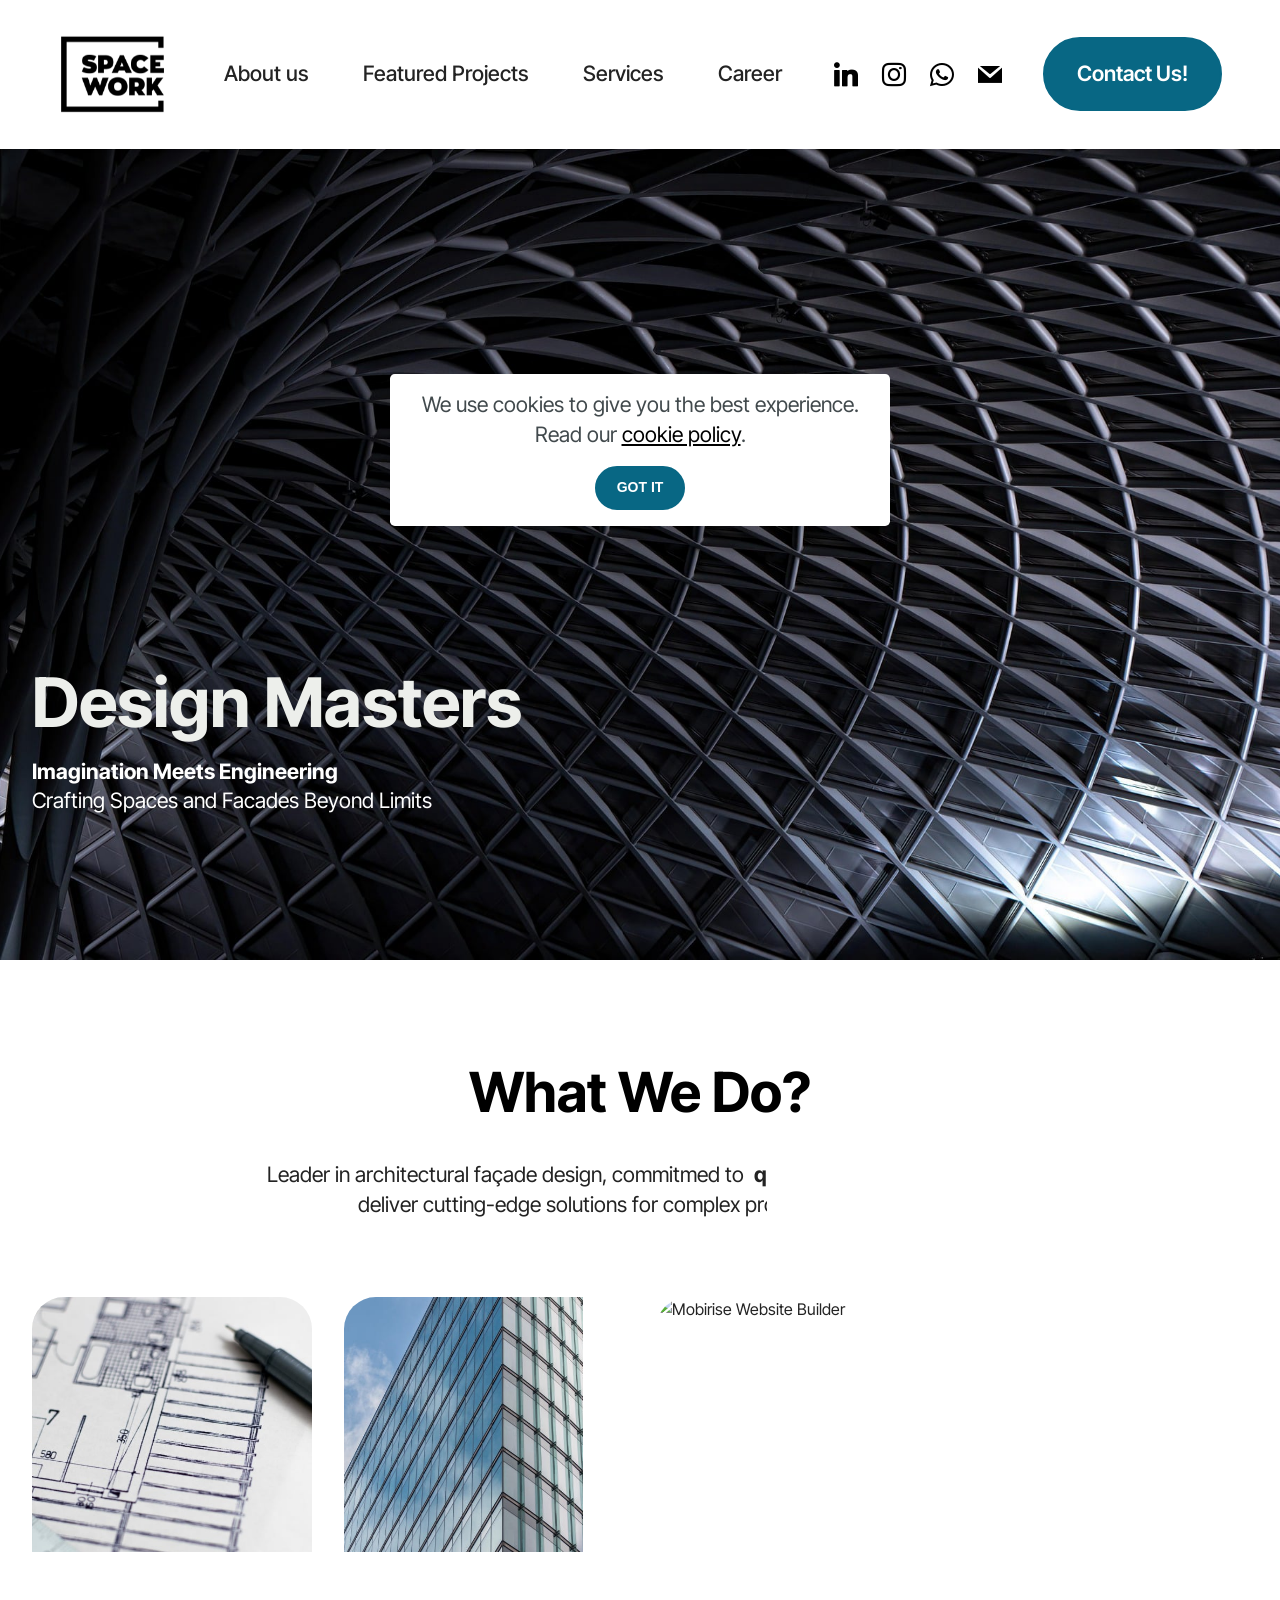
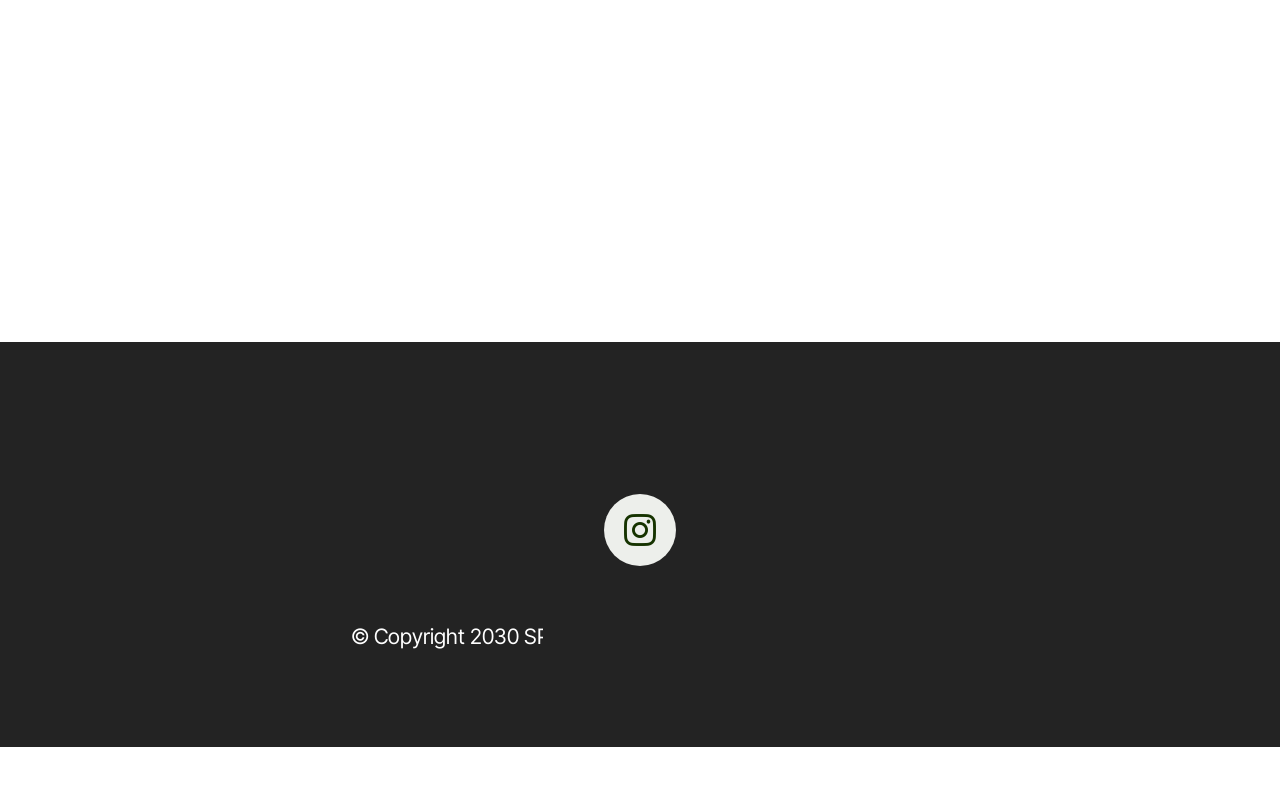
==== index.html @ f3a6a168 "create github pages" ====
<!DOCTYPE html>
<html  >
<head>
  <!-- Site made with Mobirise Website Builder v6.0.1, https://mobirise.com -->
  <meta charset="UTF-8">
  <meta http-equiv="X-UA-Compatible" content="IE=edge">
  <meta name="generator" content="Mobirise v6.0.1, mobirise.com">
  <meta name="viewport" content="width=device-width, initial-scale=1, minimum-scale=1">
  <link rel="shortcut icon" href="assets/images/space-work-logo-r1-model.png-256x455.png" type="image/x-icon">
  <meta name="description" content="">
  
  
  <title>Home</title>
  <link rel="stylesheet" href="assets/web/assets/mobirise-icons-bold/mobirise-icons-bold.css">
  <link rel="stylesheet" href="assets/bootstrap/css/bootstrap.min.css">
  <link rel="stylesheet" href="assets/bootstrap/css/bootstrap-grid.min.css">
  <link rel="stylesheet" href="assets/bootstrap/css/bootstrap-reboot.min.css">
  <link rel="stylesheet" href="assets/web/assets/gdpr-plugin/gdpr-styles.css">
  <link rel="stylesheet" href="assets/animatecss/animate.css">
  <link rel="stylesheet" href="assets/dropdown/css/style.css">
  <link rel="stylesheet" href="assets/socicon/css/styles.css">
  <link rel="stylesheet" href="assets/theme/css/style.css">
  <link rel="preload" href="https://fonts.googleapis.com/css?family=Inter+Tight:100,200,300,400,500,600,700,800,900,100i,200i,300i,400i,500i,600i,700i,800i,900i&display=swap" as="style" onload="this.onload=null;this.rel='stylesheet'">
  <noscript><link rel="stylesheet" href="https://fonts.googleapis.com/css?family=Inter+Tight:100,200,300,400,500,600,700,800,900,100i,200i,300i,400i,500i,600i,700i,800i,900i&display=swap"></noscript>
  <link rel="preload" as="style" href="assets/mobirise/css/mbr-additional.css?v=6F8Ode"><link rel="stylesheet" href="assets/mobirise/css/mbr-additional.css?v=6F8Ode" type="text/css">

  
  
  
</head>
<body>
  
  <section data-bs-version="5.1" class="menu menu3 cid-uEdAB3UQRY" once="menu" id="menu3-1i">
    
    <nav class="navbar navbar-dropdown navbar-fixed-top navbar-expand-lg">
        <div class="container-fluid">
            <div class="navbar-brand">
                <span class="navbar-logo">
                    <a href="https://mobiri.se">
                        <img src="assets/images/space-work-logo-r1-model.png-256x455.png" alt="Mobirise Website Builder" style="height: 8rem;">
                    </a>
                </span>
                
            </div>
            <button class="navbar-toggler" type="button" data-toggle="collapse" data-bs-toggle="collapse" data-target="#navbarSupportedContent" data-bs-target="#navbarSupportedContent" aria-controls="navbarNavAltMarkup" aria-expanded="false" aria-label="Toggle navigation">
                <div class="hamburger">
                    <span></span>
                    <span></span>
                    <span></span>
                    <span></span>
                </div>
            </button>
            <div class="collapse navbar-collapse" id="navbarSupportedContent">
                <ul class="navbar-nav nav-dropdown" data-app-modern-menu="true"><li class="nav-item"><a class="nav-link link text-black display-4" href="https://mobiri.se">
                            About us</a></li>
                    <li class="nav-item"><a class="nav-link link text-black display-4" href="https://mobiri.se">Featured Projects</a></li><li class="nav-item"><a class="nav-link link text-black display-4" href="https://mobiri.se">
                            Services</a></li>
                    <li class="nav-item"><a class="nav-link link text-black display-4" href="https://mobiri.se">Career</a>
                    </li></ul>
                <div class="icons-menu">
                    <a class="iconfont-wrapper" href="https://mobiri.se" target="_blank">
                        <span class="p-2 mbr-iconfont socicon-linkedin socicon"></span>
                    </a>
                    <a class="iconfont-wrapper" href="https://mobiri.se" target="_blank">
                        <span class="p-2 mbr-iconfont socicon-instagram socicon"></span>
                    </a>
                    <a class="iconfont-wrapper" href="https://mobiri.se" target="_blank">
                        <span class="p-2 mbr-iconfont socicon-whatsapp socicon"></span>
                    </a>
                    <a class="iconfont-wrapper" href="https://mobiri.se" target="_blank">
                        <span class="p-2 mbr-iconfont socicon-mail socicon"></span>
                    </a>
                </div>
                <div class="navbar-buttons mbr-section-btn"><a class="btn btn-warning display-4" href="https://mobiri.se">Contact Us!</a></div>
            </div>
        </div>
    </nav>
</section>

<section data-bs-version="5.1" class="header4 cid-uEdCLBY7hx mbr-fullscreen" id="header4-1j">

    
    <div class="mbr-overlay"></div>
    <div class="container">
        <div class="row">
            <div class="content-wrap">
                <h1 class="mbr-section-title mbr-fonts-style mbr-white mb-3 display-1"><strong>Design Masters&nbsp;</strong></h1>
                
                <p class="mbr-fonts-style mbr-text mbr-white mb-3 display-7"><strong>Imagination Meets Engineering</strong><br>Crafting Spaces and Facades Beyond Limits
                </p>

                
            </div>
        </div>
    </div>
</section>

<section data-bs-version="5.1" class="features03 cid-uEdOVaZNpA" id="features03-1y">
	
	
	<div class="container-fluid">
		<div class="row justify-content-center mb-5">
			<div class="col-12 content-head">
				<div class="mbr-section-head">
					<h4 class="mbr-section-title mbr-fonts-style align-center mb-0 display-2">
						<strong>What We Do?</strong></h4>
					<h5 class="mbr-section-subtitle mbr-fonts-style align-center mt-4 mb-0 display-7">Leader in architectural façade design, commitmed to&nbsp; <strong>quality</strong>, and <strong>excellence</strong>, we deliver cutting-edge solutions for complex projects worldwide.
<div>
</div><div><br></div></h5>
				</div>
			</div>
		</div>
		<div class="row">
			<div class="item features-image col-12 col-md-6 col-lg-3 active">
				<div class="item-wrapper">
					<div class="item-img mb-3">
						<img src="assets/images/mbr-1-838x559.webp" alt="Mobirise Website Builder" title="">
					</div>
					<div class="item-content align-left">
						<h5 class="item-title mbr-fonts-style mt-0 mb-2 display-5"><strong>Architectural services</strong></h5>
						
						<div class="mbr-section-btn item-footer">
						<a href="" class="btn item-btn btn-primary display-7">Start Now</a>
					</div>
					</div>
				</div>
			</div>
			<div class="item features-image col-12 col-md-6 col-lg-3">
				<div class="item-wrapper">
					<div class="item-img mb-3">
						<img src="assets/images/mbr-838x556.webp" alt="Mobirise Website Builder" title="" data-slide-to="1" data-bs-slide-to="1">
					</div>
					<div class="item-content align-left">
						<h5 class="item-title mbr-fonts-style mb-2 mt-0 display-5"><strong>Façade consulting</strong></h5>
						
						<div class="mbr-section-btn item-footer">
						<a href="" class="btn item-btn btn-primary display-7">Start Now</a>
					</div>
					</div>
				</div>
			</div>
			<div class="item features-image col-12 col-md-6 col-lg-3">
				<div class="item-wrapper">
					<div class="item-img mb-3">
						<img src="assets/images/42c04fc909edb7f4ba910fd06d80-l.png-838x651.png" alt="Mobirise Website Builder" title="" data-slide-to="2" data-bs-slide-to="2">
					</div>
					<div class="item-content align-left">
						<h5 class="item-title mbr-fonts-style mb-2 mt-0 display-5"><strong>Steel structures&nbsp;</strong></h5>
						
						<div class="mbr-section-btn item-footer">
						<a href="" class="btn item-btn btn-primary display-7">Start Now</a>
					</div>
					</div>
				</div>
			</div><div class="item features-image col-12 col-md-6 col-lg-3">
				<div class="item-wrapper">
					<div class="item-img mb-3">
						<img src="assets/images/img-0034.jpg-1-500x500.jpeg" alt="Mobirise Website Builder" title="" data-slide-to="3" data-bs-slide-to="4">
					</div>
					<div class="item-content align-left">
						<h5 class="item-title mbr-fonts-style mb-2 mt-0 display-5"><strong>Testing</strong></h5>
						
						<div class="mbr-section-btn item-footer">
						<a href="" class="btn item-btn btn-primary display-7">Start Now</a>
					</div>
					</div>
				</div>
			</div>
		</div>
	</div>
</section>

<section data-bs-version="5.1" class="footer3 cid-uEdNllm0ke" once="footers" id="footer03-1w">

        

    

    <div class="container">
        <div class="row">
            <div class="row-links">
                <ul class="header-menu">
                  
                  
                  
                  
                <li class="header-menu-item mbr-fonts-style display-5"></li><li class="header-menu-item mbr-fonts-style display-5"></li><li class="header-menu-item mbr-fonts-style display-5"></li><li class="header-menu-item mbr-fonts-style display-5"></li></ul>
              </div>

            <div class="col-12 mt-4">
                <div class="social-row">
                    <div class="soc-item">
                        <a href="https://mobiri.se/" target="_blank">
                            <span class="mbr-iconfont display-7 mbrib-letter"></span>
                        </a>
                    </div>
                    <div class="soc-item">
                        <a href="https://mobiri.se/" target="_blank">
                            <span class="mbr-iconfont socicon-twitter socicon"></span>
                        </a>
                    </div>
                    <div class="soc-item">
                        <a href="https://mobiri.se/" target="_blank">
                            <span class="mbr-iconfont socicon-instagram socicon"></span>
                        </a>
                    </div>
                    <div class="soc-item">
                        <a href="https://mobiri.se/" target="_blank">
                            <span class="mbr-iconfont socicon socicon-linkedin"></span>
                        </a>
                    </div>
                    <div class="soc-item">
                        <a href="https://mobiri.se/" target="_blank">
                            <span class="mbr-iconfont socicon-whatsapp socicon"></span>
                        </a>
                    </div>
                </div>
            </div>
            <div class="col-12 mt-5">
                <p class="mbr-fonts-style copyright display-7">
                    © Copyright 2030 SPRACE WORK S.A.R.L - All Rights Reserved
                </p>
            </div>
        </div>
    </div>
</section><section class="display-7" style="padding: 0;align-items: center;justify-content: center;flex-wrap: wrap;    align-content: center;display: flex;position: relative;height: 4rem;"><a href="https://mobiri.se/2898509" style="flex: 1 1;height: 4rem;position: absolute;width: 100%;z-index: 1;"><img alt="" style="height: 4rem;" src="[data-uri]"></a><p style="margin: 0;text-align: center;" class="display-7">&#8204;</p><a style="z-index:1" href="https://mobirise.com/builder/ai-website-generator.html">AI Website Generator</a></section><script src="assets/bootstrap/js/bootstrap.bundle.min.js"></script>  <script src="assets/web/assets/cookies-alert-plugin/cookies-alert-core.js"></script>  <script src="assets/web/assets/cookies-alert-plugin/cookies-alert-script.js"></script>  <script src="assets/smoothscroll/smooth-scroll.js"></script>  <script src="assets/ytplayer/index.js"></script>  <script src="assets/dropdown/js/navbar-dropdown.js"></script>  <script src="assets/theme/js/script.js"></script>  
  
  
<div id="cookie-dialog" style="display: none;"><div id="cookiesdirective" style="background-color:rgba(255,255,255,1)"><div style="position: fixed; top: 0; right: 0; bottom: 0; left: 0; background-color: rgb(0, 0, 0); opacity: 0; z-index: 9999;"></div><div style="position: fixed; top: 0; right: 0; bottom: 0; left: 0; display: flex; align-items: center; z-index: 10000"><div class="cookie-wrapper" style="font-family: sans-serif;position: relative; width: 100%; max-width: 500px; margin-right: auto; margin-left: auto; padding: 1rem; text-align: center; border-radius: .3rem; box-shadow: 0 10px 40px 0 rgba(0,0,0,0.2); color:#424a4d; background:rgb(255, 255, 255);"><div class="mbr-text"><p class="display-7 accept-text">We use cookies to give you the best experience. Read our <a style='color: #000000; text-decoration: underline;' href='privacy.html'>cookie policy</a>.</p></div><div class="mbr-section-btn"><a class="btn btn-sm btn-primary" style="margin:0; background-color:#086784!important;color:#FFFFFF!important" id="impliedsubmit">GOT IT</a></div></div></div></div></div>
  <input name="cookieData" type="hidden" data-cookie-cookiesAlertType='false' data-cookie-customDialogSelector='#cookie-dialog' data-cookie-colorText='#424a4d' data-cookie-colorBg='rgb(255, 255, 255)' data-cookie-opacityOverlay='0' data-cookie-bgOpacity='100' data-cookie-textButton='GOT IT' data-cookie-rejectText='REJECT' data-cookie-colorButton='#086784' data-cookie-rejectColor='#ffffff' data-cookie-colorLink='#000000' data-cookie-underlineLink='true' data-cookie-text="We use cookies to give you the best experience. Read our <a href='privacy.html'>cookie policy</a>.">
    <input name="animation" type="hidden">
  </body>
</html>
---- assets/web/assets/mobirise-icons-bold/mobirise-icons-bold.css ----
@font-face {
  font-family: 'mobirise-icons-bold';
  font-display: swap;
  src:  url('mobirise-icons-bold.eot?m1l4yr');
  src:  url('mobirise-icons-bold.eot?m1l4yr#iefix') format('embedded-opentype'),
    url('mobirise-icons-bold.ttf?m1l4yr') format('truetype'),
    url('mobirise-icons-bold.woff?m1l4yr') format('woff'),
    url('mobirise-icons-bold.svg?m1l4yr#mobirise-icons-bold') format('svg');
  font-weight: normal;
  font-style: normal;
}

[class^="mbrib-"], [class*="mbrib-"] {
  /* use !important to prevent issues with browser extensions that change fonts */
  font-family: 'mobirise-icons-bold' !important;
  speak: none;
  font-style: normal;
  font-weight: normal;
  font-variant: normal;
  text-transform: none;
  line-height: 1;

  /* Better Font Rendering =========== */
  -webkit-font-smoothing: antialiased;
  -moz-osx-font-smoothing: grayscale;
}

.mbrib-add-submenu:before {
  content: "\e900";
}
.mbrib-alert:before {
  content: "\e901";
}
.mbrib-align-center:before {
  content: "\e902";
}
.mbrib-align-justify:before {
  content: "\e903";
}
.mbrib-align-left:before {
  content: "\e904";
}
.mbrib-align-right:before {
  content: "\e905";
}
.mbrib-android:before {
  content: "\e906";
}
.mbrib-apple:before {
  content: "\e907";
}
.mbrib-arrow-down:before {
  content: "\e908";
}
.mbrib-arrow-next:before {
  content: "\e909";
}
.mbrib-arrow-prev:before {
  content: "\e90a";
}
.mbrib-arrow-up:before {
  content: "\e90b";
}
.mbrib-bold:before {
  content: "\e90c";
}
.mbrib-bookmark:before {
  content: "\e90d";
}
.mbrib-bootstrap:before {
  content: "\e90e";
}
.mbrib-briefcase:before {
  content: "\e90f";
}
.mbrib-browse:before {
  content: "\e910";
}
.mbrib-bulleted-list:before {
  content: "\e911";
}
.mbrib-calendar:before {
  content: "\e912";
}
.mbrib-camera:before {
  content: "\e913";
}
.mbrib-cart-add:before {
  content: "\e914";
}
.mbrib-cart-full:before {
  content: "\e915";
}
.mbrib-cash:before {
  content: "\e916";
}
.mbrib-change-style:before {
  content: "\e917";
}
.mbrib-chat:before {
  content: "\e918";
}
.mbrib-clock:before {
  content: "\e919";
}
.mbrib-close:before {
  content: "\e91a";
}
.mbrib-cloud:before {
  content: "\e91b";
}
.mbrib-code:before {
  content: "\e91c";
}
.mbrib-contact-form:before {
  content: "\e91d";
}
.mbrib-credit-card:before {
  content: "\e91e";
}
.mbrib-cursor-click:before {
  content: "\e91f";
}
.mbrib-cust-feedback:before {
  content: "\e920";
}
.mbrib-database:before {
  content: "\e921";
}
.mbrib-delivery:before {
  content: "\e922";
}
.mbrib-desktop:before {
  content: "\e923";
}
.mbrib-devices:before {
  content: "\e924";
}
.mbrib-down:before {
  content: "\e925";
}
.mbrib-download:before {
  content: "\e926";
}
.mbrib-drag-n-drop:before {
  content: "\e927";
}
.mbrib-drag-n-drop2:before {
  content: "\e928";
}
.mbrib-edit:before {
  content: "\e929";
}
.mbrib-edit2:before {
  content: "\e92a";
}
.mbrib-error:before {
  content: "\e92b";
}
.mbrib-extension:before {
  content: "\e92c";
}
.mbrib-features:before {
  content: "\e92d";
}
.mbrib-file:before {
  content: "\e92e";
}
.mbrib-flag:before {
  content: "\e92f";
}
.mbrib-folder:before {
  content: "\e930";
}
.mbrib-gift:before {
  content: "\e931";
}
.mbrib-github:before {
  content: "\e932";
}
.mbrib-globe-2:before {
  content: "\e933";
}
.mbrib-globe:before {
  content: "\e934";
}
.mbrib-growing-chart:before {
  content: "\e935";
}
.mbrib-hearth:before {
  content: "\e936";
}
.mbrib-help:before {
  content: "\e937";
}
.mbrib-home:before {
  content: "\e938";
}
.mbrib-hot-cup:before {
  content: "\e939";
}
.mbrib-idea:before {
  content: "\e93a";
}
.mbrib-image-gallery:before {
  content: "\e93b";
}
.mbrib-image-slider:before {
  content: "\e93c";
}
.mbrib-info:before {
  content: "\e93d";
}
.mbrib-italic:before {
  content: "\e93e";
}
.mbrib-key:before {
  content: "\e93f";
}
.mbrib-laptop:before {
  content: "\e940";
}
.mbrib-layers:before {
  content: "\e941";
}
.mbrib-left-right:before {
  content: "\e942";
}
.mbrib-left:before {
  content: "\e943";
}
.mbrib-letter:before {
  content: "\e944";
}
.mbrib-like:before {
  content: "\e945";
}
.mbrib-link:before {
  content: "\e946";
}
.mbrib-lock:before {
  content: "\e947";
}
.mbrib-login:before {
  content: "\e948";
}
.mbrib-logout:before {
  content: "\e949";
}
.mbrib-magic-stick:before {
  content: "\e94a";
}
.mbrib-map-pin:before {
  content: "\e94b";
}
.mbrib-menu:before {
  content: "\e94c";
}
.mbrib-mobile:before {
  content: "\e94d";
}
.mbrib-mobile2:before {
  content: "\e94e";
}
.mbrib-mobirise:before {
  content: "\e94f";
}
.mbrib-more-horizontal:before {
  content: "\e950";
}
.mbrib-more-vertical:before {
  content: "\e951";
}
.mbrib-music:before {
  content: "\e952";
}
.mbrib-new-file:before {
  content: "\e953";
}
.mbrib-numbered-list:before {
  content: "\e954";
}
.mbrib-opened-folder:before {
  content: "\e955";
}
.mbrib-pages:before {
  content: "\e956";
}
.mbrib-paper-plane:before {
  content: "\e957";
}
.mbrib-paperclip:before {
  content: "\e958";
}
.mbrib-photo:before {
  content: "\e959";
}
.mbrib-photos:before {
  content: "\e95a";
}
.mbrib-pin:before {
  content: "\e95b";
}
.mbrib-play:before {
  content: "\e95c";
}
.mbrib-plus:before {
  content: "\e95d";
}
.mbrib-preview:before {
  content: "\e95e";
}
.mbrib-print:before {
  content: "\e95f";
}
.mbrib-protect:before {
  content: "\e960";
}
.mbrib-question:before {
  content: "\e961";
}
.mbrib-quote-left:before {
  content: "\e962";
}
.mbrib-quote-right:before {
  content: "\e963";
}
.mbrib-redo:before {
  content: "\e964";
}
.mbrib-refresh:before {
  content: "\e965";
}
.mbrib-responsive:before {
  content: "\e966";
}
.mbrib-right:before {
  content: "\e967";
}
.mbrib-rocket:before {
  content: "\e968";
}
.mbrib-sad-face:before {
  content: "\e969";
}
.mbrib-sale:before {
  content: "\e96a";
}
.mbrib-save:before {
  content: "\e96b";
}
.mbrib-search:before {
  content: "\e96c";
}
.mbrib-setting:before {
  content: "\e96d";
}
.mbrib-setting2:before {
  content: "\e96e";
}
.mbrib-setting3:before {
  content: "\e96f";
}
.mbrib-share:before {
  content: "\e970";
}
.mbrib-shopping-bag:before {
  content: "\e971";
}
.mbrib-shopping-basket:before {
  content: "\e972";
}
.mbrib-shopping-cart:before {
  content: "\e973";
}
.mbrib-sites:before {
  content: "\e974";
}
.mbrib-smile-face:before {
  content: "\e975";
}
.mbrib-speed:before {
  content: "\e976";
}
.mbrib-star:before {
  content: "\e977";
}
.mbrib-success:before {
  content: "\e978";
}
.mbrib-sun:before {
  content: "\e979";
}
.mbrib-sun2:before {
  content: "\e97a";
}
.mbrib-tablet-vertical:before {
  content: "\e97b";
}
.mbrib-tablet:before {
  content: "\e97c";
}
.mbrib-target:before {
  content: "\e97d";
}
.mbrib-timer:before {
  content: "\e97e";
}
.mbrib-to-ftp:before {
  content: "\e97f";
}
.mbrib-to-local-drive:before {
  content: "\e980";
}
.mbrib-touch-swipe:before {
  content: "\e981";
}
.mbrib-touch:before {
  content: "\e982";
}
.mbrib-trash:before {
  content: "\e983";
}
.mbrib-underline:before {
  content: "\e984";
}
.mbrib-undo:before {
  content: "\e985";
}
.mbrib-unlink:before {
  content: "\e986";
}
.mbrib-unlock:before {
  content: "\e987";
}
.mbrib-up-down:before {
  content: "\e988";
}
.mbrib-up:before {
  content: "\e989";
}
.mbrib-update:before {
  content: "\e98a";
}
.mbrib-upload:before {
  content: "\e98b";
}
.mbrib-user:before {
  content: "\e98c";
}
.mbrib-user2:before {
  content: "\e98d";
}
.mbrib-users:before {
  content: "\e98e";
}
.mbrib-video-play:before {
  content: "\e98f";
}
.mbrib-video:before {
  content: "\e990";
}
.mbrib-watch:before {
  content: "\e991";
}
.mbrib-website-theme:before {
  content: "\e992";
}
.mbrib-wifi:before {
  content: "\e993";
}
.mbrib-windows:before {
  content: "\e994";
}
.mbrib-zoom-out:before {
  content: "\e995";
}
---- assets/web/assets/gdpr-plugin/gdpr-styles.css ----
.gdpr-block {
    padding: 10px;
    font-size: 14px;
    display: block;
    width: 100%;
    text-align: center;
}
.gdpr-block.covert {
	display: none;
}
.textGDPR {
    position: relative;
}
.gdpr-block label span.textGDPR input[name='gdpr']{
    width: 15px;
    height: 15px;
    margin: 0;
    position: absolute;
    top: 3px;
    left: -20px;
}
.gdpr-block label {
    color: #a7a7a7;
    vertical-align: middle;
    user-select: none;
    margin-bottom: 0;
}
---- assets/dropdown/css/style.css ----
.navbar-dropdown {
  left: 0;
  padding: 0;
  position: absolute;
  right: 0;
  top: 0;
  transition: all 0.45s ease;
  z-index: 1030;
  background: #282828; }
  .navbar-dropdown .navbar-logo {
    margin-right: 0.8rem;
    transition: margin 0.3s ease-in-out;
    vertical-align: middle; }
    .navbar-dropdown .navbar-logo img {
      height: 3.125rem;
      transition: all 0.3s ease-in-out; }
    .navbar-dropdown .navbar-logo.mbr-iconfont {
      font-size: 3.125rem;
      line-height: 3.125rem; }
  .navbar-dropdown .navbar-caption {
    font-weight: 700;
    white-space: normal;
    vertical-align: -4px;
    line-height: 3.125rem !important; }
    .navbar-dropdown .navbar-caption, .navbar-dropdown .navbar-caption:hover {
      color: inherit;
      text-decoration: none; }
  .navbar-dropdown .mbr-iconfont + .navbar-caption {
    vertical-align: -1px; }
  .navbar-dropdown.navbar-fixed-top {
    position: fixed; }
  .navbar-dropdown .navbar-brand span {
    vertical-align: -4px; }
  .navbar-dropdown.bg-color.transparent {
    background: none; }
  .navbar-dropdown.navbar-short .navbar-brand {
    padding: 0.625rem 0; }
    .navbar-dropdown.navbar-short .navbar-brand span {
      vertical-align: -1px; }
  .navbar-dropdown.navbar-short .navbar-caption {
    line-height: 2.375rem !important;
    vertical-align: -2px; }
  .navbar-dropdown.navbar-short .navbar-logo {
    margin-right: 0.5rem; }
    .navbar-dropdown.navbar-short .navbar-logo img {
      height: 2.375rem; }
    .navbar-dropdown.navbar-short .navbar-logo.mbr-iconfont {
      font-size: 2.375rem;
      line-height: 2.375rem; }
  .navbar-dropdown.navbar-short .mbr-table-cell {
    height: 3.625rem; }
  .navbar-dropdown .navbar-close {
    left: 0.6875rem;
    position: fixed;
    top: 0.75rem;
    z-index: 1000; }
  .navbar-dropdown .hamburger-icon {
    content: "";
    display: inline-block;
    vertical-align: middle;
    width: 16px;
    -webkit-box-shadow: 0 -6px 0 1px #282828,0 0 0 1px #282828,0 6px 0 1px #282828;
    -moz-box-shadow: 0 -6px 0 1px #282828,0 0 0 1px #282828,0 6px 0 1px #282828;
    box-shadow: 0 -6px 0 1px #282828,0 0 0 1px #282828,0 6px 0 1px #282828; }

.dropdown-menu .dropdown-toggle[data-toggle="dropdown-submenu"]::after {
  border-bottom: 0.35em solid transparent;
  border-left: 0.35em solid;
  border-right: 0;
  border-top: 0.35em solid transparent;
  margin-left: 0.3rem; }

.dropdown-menu .dropdown-item:focus {
  outline: 0; }

.nav-dropdown {
  font-size: 0.75rem;
  font-weight: 500;
  height: auto !important; }
  .nav-dropdown .nav-btn {
    padding-left: 1rem; }
  .nav-dropdown .link {
    margin: .667em 1.667em;
    font-weight: 500;
    padding: 0;
    transition: color .2s ease-in-out; }
    .nav-dropdown .link.dropdown-toggle {
      margin-right: 2.583em; }
      .nav-dropdown .link.dropdown-toggle::after {
        margin-left: .25rem;
        border-top: 0.35em solid;
        border-right: 0.35em solid transparent;
        border-left: 0.35em solid transparent;
        border-bottom: 0; }
      .nav-dropdown .link.dropdown-toggle[aria-expanded="true"] {
        margin: 0;
        padding: 0.667em 3.263em  0.667em 1.667em; }
  .nav-dropdown .link::after,
  .nav-dropdown .dropdown-item::after {
    color: inherit; }
  .nav-dropdown .btn {
    font-size: 0.75rem;
    font-weight: 700;
    letter-spacing: 0;
    margin-bottom: 0;
    padding-left: 1.25rem;
    padding-right: 1.25rem; }
  .nav-dropdown .dropdown-menu {
    border-radius: 0;
    border: 0;
    left: 0;
    margin: 0;
    padding-bottom: 1.25rem;
    padding-top: 1.25rem;
    position: relative; }
  .nav-dropdown .dropdown-submenu {
    margin-left: 0.125rem;
    top: 0; }
  .nav-dropdown .dropdown-item {
    font-weight: 500;
    line-height: 2;
    padding: 0.3846em 4.615em 0.3846em 1.5385em;
    position: relative;
    transition: color .2s ease-in-out, background-color .2s ease-in-out; }
    .nav-dropdown .dropdown-item::after {
      margin-top: -0.3077em;
      position: absolute;
      right: 1.1538em;
      top: 50%; }
    .nav-dropdown .dropdown-item:focus, .nav-dropdown .dropdown-item:hover {
      background: none; }

@media (max-width: 767px) {
  .nav-dropdown.navbar-toggleable-sm {
    bottom: 0;
    display: none;
    left: 0;
    overflow-x: hidden;
    position: fixed;
    top: 0;
    transform: translateX(-100%);
    -ms-transform: translateX(-100%);
    -webkit-transform: translateX(-100%);
    width: 18.75rem;
    z-index: 999; } }
.nav-dropdown.navbar-toggleable-xl {
  bottom: 0;
  display: none;
  left: 0;
  overflow-x: hidden;
  position: fixed;
  top: 0;
  transform: translateX(-100%);
  -ms-transform: translateX(-100%);
  -webkit-transform: translateX(-100%);
  width: 18.75rem;
  z-index: 999; }

.nav-dropdown-sm {
  display: block !important;
  overflow-x: hidden;
  overflow: auto;
  padding-top: 3.875rem; }
  .nav-dropdown-sm::after {
    content: "";
    display: block;
    height: 3rem;
    width: 100%; }
  .nav-dropdown-sm.collapse.in ~ .navbar-close {
    display: block !important; }
  .nav-dropdown-sm.collapsing, .nav-dropdown-sm.collapse.in {
    transform: translateX(0);
    -ms-transform: translateX(0);
    -webkit-transform: translateX(0);
    transition: all 0.25s ease-out;
    -webkit-transition: all 0.25s ease-out;
    background: #282828; }
  .nav-dropdown-sm.collapsing[aria-expanded="false"] {
    transform: translateX(-100%);
    -ms-transform: translateX(-100%);
    -webkit-transform: translateX(-100%); }
  .nav-dropdown-sm .nav-item {
    display: block;
    margin-left: 0 !important;
    padding-left: 0; }
  .nav-dropdown-sm .link,
  .nav-dropdown-sm .dropdown-item {
    border-top: 1px dotted rgba(255, 255, 255, 0.1);
    font-size: 0.8125rem;
    line-height: 1.6;
    margin: 0 !important;
    padding: 0.875rem 2.4rem 0.875rem 1.5625rem !important;
    position: relative;
    white-space: normal; }
    .nav-dropdown-sm .link:focus, .nav-dropdown-sm .link:hover,
    .nav-dropdown-sm .dropdown-item:focus,
    .nav-dropdown-sm .dropdown-item:hover {
      background: rgba(0, 0, 0, 0.2) !important;
      color: #c0a375; }
  .nav-dropdown-sm .nav-btn {
    position: relative;
    padding: 1.5625rem 1.5625rem 0 1.5625rem; }
    .nav-dropdown-sm .nav-btn::before {
      border-top: 1px dotted rgba(255, 255, 255, 0.1);
      content: "";
      left: 0;
      position: absolute;
      top: 0;
      width: 100%; }
    .nav-dropdown-sm .nav-btn + .nav-btn {
      padding-top: 0.625rem; }
      .nav-dropdown-sm .nav-btn + .nav-btn::before {
        display: none; }
  .nav-dropdown-sm .btn {
    padding: 0.625rem 0; }
  .nav-dropdown-sm .dropdown-toggle[data-toggle="dropdown-submenu"]::after {
    margin-left: .25rem;
    border-top: 0.35em solid;
    border-right: 0.35em solid transparent;
    border-left: 0.35em solid transparent;
    border-bottom: 0; }
  .nav-dropdown-sm .dropdown-toggle[data-toggle="dropdown-submenu"][aria-expanded="true"]::after {
    border-top: 0;
    border-right: 0.35em solid transparent;
    border-left: 0.35em solid transparent;
    border-bottom: 0.35em solid; }
  .nav-dropdown-sm .dropdown-menu {
    margin: 0;
    padding: 0;
    position: relative;
    top: 0;
    left: 0;
    width: 100%;
    border: 0;
    float: none;
    border-radius: 0;
    background: none; }
  .nav-dropdown-sm .dropdown-submenu {
    left: 100%;
    margin-left: 0.125rem;
    margin-top: -1.25rem;
    top: 0; }

.navbar-toggleable-sm .nav-dropdown .dropdown-menu {
  position: absolute; }

.navbar-toggleable-sm .nav-dropdown .dropdown-submenu {
  left: 100%;
  margin-left: 0.125rem;
  margin-top: -1.25rem;
  top: 0; }

.navbar-toggleable-sm.opened .nav-dropdown .dropdown-menu {
  position: relative; }

.navbar-toggleable-sm.opened .nav-dropdown .dropdown-submenu {
  left: 0;
  margin-left: 00rem;
  margin-top: 0rem;
  top: 0; }

.is-builder .nav-dropdown.collapsing {
  transition: none !important; }
---- assets/socicon/css/styles.css ----
@charset "UTF-8";

@font-face {
  font-family: 'Socicon';
  src:  url('../fonts/socicon.eot');
  src:  url('../fonts/socicon.eot?#iefix') format('embedded-opentype'),
    url('../fonts/socicon.woff2') format('woff2'),
    url('../fonts/socicon.ttf') format('truetype'),
    url('../fonts/socicon.woff') format('woff'),
    url('../fonts/socicon.svg#socicon') format('svg');
  font-weight: normal;
  font-style: normal;
  font-display: swap;
}

[data-icon]:before {
  font-family: "socicon" !important;
  content: attr(data-icon);
  font-style: normal !important;
  font-weight: normal !important;
  font-variant: normal !important;
  text-transform: none !important;
  speak: none;
  line-height: 1;
  -webkit-font-smoothing: antialiased;
  -moz-osx-font-smoothing: grayscale;
}

[class^="socicon-"], [class*=" socicon-"] {
  /* use !important to prevent issues with browser extensions that change fonts */
  font-family: 'Socicon' !important;
  speak: none;
  font-style: normal;
  font-weight: normal;
  font-variant: normal;
  text-transform: none;
  line-height: 1;

  /* Better Font Rendering =========== */
  -webkit-font-smoothing: antialiased;
  -moz-osx-font-smoothing: grayscale;
}

.socicon-500px:before {
  content: "\e000";
}
.socicon-8tracks:before {
  content: "\e001";
}
.socicon-airbnb:before {
  content: "\e002";
}
.socicon-alliance:before {
  content: "\e003";
}
.socicon-amazon:before {
  content: "\e004";
}
.socicon-amplement:before {
  content: "\e005";
}
.socicon-android:before {
  content: "\e006";
}
.socicon-angellist:before {
  content: "\e007";
}
.socicon-apple:before {
  content: "\e008";
}
.socicon-appnet:before {
  content: "\e009";
}
.socicon-baidu:before {
  content: "\e00a";
}
.socicon-bandcamp:before {
  content: "\e00b";
}
.socicon-battlenet:before {
  content: "\e00c";
}
.socicon-mixer:before {
  content: "\e00d";
}
.socicon-bebee:before {
  content: "\e00e";
}
.socicon-bebo:before {
  content: "\e00f";
}
.socicon-behance:before {
  content: "\e010";
}
.socicon-blizzard:before {
  content: "\e011";
}
.socicon-blogger:before {
  content: "\e012";
}
.socicon-buffer:before {
  content: "\e013";
}
.socicon-chrome:before {
  content: "\e014";
}
.socicon-coderwall:before {
  content: "\e015";
}
.socicon-curse:before {
  content: "\e016";
}
.socicon-dailymotion:before {
  content: "\e017";
}
.socicon-deezer:before {
  content: "\e018";
}
.socicon-delicious:before {
  content: "\e019";
}
.socicon-deviantart:before {
  content: "\e01a";
}
.socicon-diablo:before {
  content: "\e01b";
}
.socicon-digg:before {
  content: "\e01c";
}
.socicon-discord:before {
  content: "\e01d";
}
.socicon-disqus:before {
  content: "\e01e";
}
.socicon-douban:before {
  content: "\e01f";
}
.socicon-draugiem:before {
  content: "\e020";
}
.socicon-dribbble:before {
  content: "\e021";
}
.socicon-drupal:before {
  content: "\e022";
}
.socicon-ebay:before {
  content: "\e023";
}
.socicon-ello:before {
  content: "\e024";
}
.socicon-endomodo:before {
  content: "\e025";
}
.socicon-envato:before {
  content: "\e026";
}
.socicon-etsy:before {
  content: "\e027";
}
.socicon-facebook:before {
  content: "\e028";
}
.socicon-feedburner:before {
  content: "\e029";
}
.socicon-filmweb:before {
  content: "\e02a";
}
.socicon-firefox:before {
  content: "\e02b";
}
.socicon-flattr:before {
  content: "\e02c";
}
.socicon-flickr:before {
  content: "\e02d";
}
.socicon-formulr:before {
  content: "\e02e";
}
.socicon-forrst:before {
  content: "\e02f";
}
.socicon-foursquare:before {
  content: "\e030";
}
.socicon-friendfeed:before {
  content: "\e031";
}
.socicon-github:before {
  content: "\e032";
}
.socicon-goodreads:before {
  content: "\e033";
}
.socicon-google:before {
  content: "\e034";
}
.socicon-googlescholar:before {
  content: "\e035";
}
.socicon-googlegroups:before {
  content: "\e036";
}
.socicon-googlephotos:before {
  content: "\e037";
}
.socicon-googleplus:before {
  content: "\e038";
}
.socicon-grooveshark:before {
  content: "\e039";
}
.socicon-hackerrank:before {
  content: "\e03a";
}
.socicon-hearthstone:before {
  content: "\e03b";
}
.socicon-hellocoton:before {
  content: "\e03c";
}
.socicon-heroes:before {
  content: "\e03d";
}
.socicon-smashcast:before {
  content: "\e03e";
}
.socicon-horde:before {
  content: "\e03f";
}
.socicon-houzz:before {
  content: "\e040";
}
.socicon-icq:before {
  content: "\e041";
}
.socicon-identica:before {
  content: "\e042";
}
.socicon-imdb:before {
  content: "\e043";
}
.socicon-instagram:before {
  content: "\e044";
}
.socicon-issuu:before {
  content: "\e045";
}
.socicon-istock:before {
  content: "\e046";
}
.socicon-itunes:before {
  content: "\e047";
}
.socicon-keybase:before {
  content: "\e048";
}
.socicon-lanyrd:before {
  content: "\e049";
}
.socicon-lastfm:before {
  content: "\e04a";
}
.socicon-line:before {
  content: "\e04b";
}
.socicon-linkedin:before {
  content: "\e04c";
}
.socicon-livejournal:before {
  content: "\e04d";
}
.socicon-lyft:before {
  content: "\e04e";
}
.socicon-macos:before {
  content: "\e04f";
}
.socicon-mail:before {
  content: "\e050";
}
.socicon-medium:before {
  content: "\e051";
}
.socicon-meetup:before {
  content: "\e052";
}
.socicon-mixcloud:before {
  content: "\e053";
}
.socicon-modelmayhem:before {
  content: "\e054";
}
.socicon-mumble:before {
  content: "\e055";
}
.socicon-myspace:before {
  content: "\e056";
}
.socicon-newsvine:before {
  content: "\e057";
}
.socicon-nintendo:before {
  content: "\e058";
}
.socicon-npm:before {
  content: "\e059";
}
.socicon-odnoklassniki:before {
  content: "\e05a";
}
.socicon-openid:before {
  content: "\e05b";
}
.socicon-opera:before {
  content: "\e05c";
}
.socicon-outlook:before {
  content: "\e05d";
}
.socicon-overwatch:before {
  content: "\e05e";
}
.socicon-patreon:before {
  content: "\e05f";
}
.socicon-paypal:before {
  content: "\e060";
}
.socicon-periscope:before {
  content: "\e061";
}
.socicon-persona:before {
  content: "\e062";
}
.socicon-pinterest:before {
  content: "\e063";
}
.socicon-play:before {
  content: "\e064";
}
.socicon-player:before {
  content: "\e065";
}
.socicon-playstation:before {
  content: "\e066";
}
.socicon-pocket:before {
  content: "\e067";
}
.socicon-qq:before {
  content: "\e068";
}
.socicon-quora:before {
  content: "\e069";
}
.socicon-raidcall:before {
  content: "\e06a";
}
.socicon-ravelry:before {
  content: "\e06b";
}
.socicon-reddit:before {
  content: "\e06c";
}
.socicon-renren:before {
  content: "\e06d";
}
.socicon-researchgate:before {
  content: "\e06e";
}
.socicon-residentadvisor:before {
  content: "\e06f";
}
.socicon-reverbnation:before {
  content: "\e070";
}
.socicon-rss:before {
  content: "\e071";
}
.socicon-sharethis:before {
  content: "\e072";
}
.socicon-skype:before {
  content: "\e073";
}
.socicon-slideshare:before {
  content: "\e074";
}
.socicon-smugmug:before {
  content: "\e075";
}
.socicon-snapchat:before {
  content: "\e076";
}
.socicon-songkick:before {
  content: "\e077";
}
.socicon-soundcloud:before {
  content: "\e078";
}
.socicon-spotify:before {
  content: "\e079";
}
.socicon-stackexchange:before {
  content: "\e07a";
}
.socicon-stackoverflow:before {
  content: "\e07b";
}
.socicon-starcraft:before {
  content: "\e07c";
}
.socicon-stayfriends:before {
  content: "\e07d";
}
.socicon-steam:before {
  content: "\e07e";
}
.socicon-storehouse:before {
  content: "\e07f";
}
.socicon-strava:before {
  content: "\e080";
}
.socicon-streamjar:before {
  content: "\e081";
}
.socicon-stumbleupon:before {
  content: "\e082";
}
.socicon-swarm:before {
  content: "\e083";
}
.socicon-teamspeak:before {
  content: "\e084";
}
.socicon-teamviewer:before {
  content: "\e085";
}
.socicon-technorati:before {
  content: "\e086";
}
.socicon-telegram:before {
  content: "\e087";
}
.socicon-tripadvisor:before {
  content: "\e088";
}
.socicon-tripit:before {
  content: "\e089";
}
.socicon-triplej:before {
  content: "\e08a";
}
.socicon-tumblr:before {
  content: "\e08b";
}
.socicon-twitch:before {
  content: "\e08c";
}
.socicon-twitter:before {
  content: "\e08d";
}
.socicon-uber:before {
  content: "\e08e";
}
.socicon-ventrilo:before {
  content: "\e08f";
}
.socicon-viadeo:before {
  content: "\e090";
}
.socicon-viber:before {
  content: "\e091";
}
.socicon-viewbug:before {
  content: "\e092";
}
.socicon-vimeo:before {
  content: "\e093";
}
.socicon-vine:before {
  content: "\e094";
}
.socicon-vkontakte:before {
  content: "\e095";
}
.socicon-warcraft:before {
  content: "\e096";
}
.socicon-wechat:before {
  content: "\e097";
}
.socicon-weibo:before {
  content: "\e098";
}
.socicon-whatsapp:before {
  content: "\e099";
}
.socicon-wikipedia:before {
  content: "\e09a";
}
.socicon-windows:before {
  content: "\e09b";
}
.socicon-wordpress:before {
  content: "\e09c";
}
.socicon-wykop:before {
  content: "\e09d";
}
.socicon-xbox:before {
  content: "\e09e";
}
.socicon-xing:before {
  content: "\e09f";
}
.socicon-yahoo:before {
  content: "\e0a0";
}
.socicon-yammer:before {
  content: "\e0a1";
}
.socicon-yandex:before {
  content: "\e0a2";
}
.socicon-yelp:before {
  content: "\e0a3";
}
.socicon-younow:before {
  content: "\e0a4";
}
.socicon-youtube:before {
  content: "\e0a5";
}
.socicon-zapier:before {
  content: "\e0a6";
}
.socicon-zerply:before {
  content: "\e0a7";
}
.socicon-zomato:before {
  content: "\e0a8";
}
.socicon-zynga:before {
  content: "\e0a9";
}
.socicon-spreadshirt:before {
  content: "\e901";
}
.socicon-gamejolt:before {
  content: "\e902";
}
.socicon-trello:before {
  content: "\e903";
}
.socicon-tunein:before {
  content: "\e904";
}
.socicon-bloglovin:before {
  content: "\e905";
}
.socicon-gamewisp:before {
  content: "\e906";
}
.socicon-messenger:before {
  content: "\e907";
}
.socicon-pandora:before {
  content: "\e908";
}
.socicon-augment:before {
  content: "\e909";
}
.socicon-bitbucket:before {
  content: "\e90a";
}
.socicon-fyuse:before {
  content: "\e90b";
}
.socicon-yt-gaming:before {
  content: "\e90c";
}
.socicon-sketchfab:before {
  content: "\e90d";
}
.socicon-mobcrush:before {
  content: "\e90e";
}
.socicon-microsoft:before {
  content: "\e90f";
}
.socicon-realtor:before {
  content: "\e910";
}
.socicon-tidal:before {
  content: "\e911";
}
.socicon-qobuz:before {
  content: "\e912";
}
.socicon-natgeo:before {
  content: "\e913";
}
.socicon-mastodon:before {
  content: "\e914";
}
.socicon-unsplash:before {
  content: "\e915";
}
.socicon-homeadvisor:before {
  content: "\e916";
}
.socicon-angieslist:before {
  content: "\e917";
}
.socicon-codepen:before {
  content: "\e918";
}
.socicon-slack:before {
  content: "\e919";
}
.socicon-openaigym:before {
  content: "\e91a";
}
.socicon-logmein:before {
  content: "\e91b";
}
.socicon-fiverr:before {
  content: "\e91c";
}
.socicon-gotomeeting:before {
  content: "\e91d";
}
.socicon-aliexpress:before {
  content: "\e91e";
}
.socicon-guru:before {
  content: "\e91f";
}
.socicon-appstore:before {
  content: "\e920";
}
.socicon-homes:before {
  content: "\e921";
}
.socicon-zoom:before {
  content: "\e922";
}
.socicon-alibaba:before {
  content: "\e923";
}
.socicon-craigslist:before {
  content: "\e924";
}
.socicon-wix:before {
  content: "\e925";
}
.socicon-redfin:before {
  content: "\e926";
}
.socicon-googlecalendar:before {
  content: "\e927";
}
.socicon-shopify:before {
  content: "\e928";
}
.socicon-freelancer:before {
  content: "\e929";
}
.socicon-seedrs:before {
  content: "\e92a";
}
.socicon-bing:before {
  content: "\e92b";
}
.socicon-doodle:before {
  content: "\e92c";
}
.socicon-bonanza:before {
  content: "\e92d";
}
.socicon-squarespace:before {
  content: "\e92e";
}
.socicon-toptal:before {
  content: "\e92f";
}
.socicon-gust:before {
  content: "\e930";
}
.socicon-ask:before {
  content: "\e931";
}
.socicon-trulia:before {
  content: "\e932";
}
.socicon-loomly:before {
  content: "\e933";
}
.socicon-ghost:before {
  content: "\e934";
}
.socicon-upwork:before {
  content: "\e935";
}
.socicon-fundable:before {
  content: "\e936";
}
.socicon-booking:before {
  content: "\e937";
}
.socicon-googlemaps:before {
  content: "\e938";
}
.socicon-zillow:before {
  content: "\e939";
}
.socicon-niconico:before {
  content: "\e93a";
}
.socicon-toneden:before {
  content: "\e93b";
}
.socicon-crunchbase:before {
  content: "\e93c";
}
.socicon-homefy:before {
  content: "\e93d";
}
.socicon-calendly:before {
  content: "\e93e";
}
.socicon-livemaster:before {
  content: "\e93f";
}
.socicon-udemy:before {
  content: "\e940";
}
.socicon-codered:before {
  content: "\e941";
}
.socicon-origin:before {
  content: "\e942";
}
.socicon-nextdoor:before {
  content: "\e943";
}
.socicon-portfolio:before {
  content: "\e944";
}
.socicon-instructables:before {
  content: "\e945";
}
.socicon-gitlab:before {
  content: "\e946";
}
.socicon-hackernews:before {
  content: "\e947";
}
.socicon-smashwords:before {
  content: "\e948";
}
.socicon-kobo:before {
  content: "\e949";
}
.socicon-bookbub:before {
  content: "\e94a";
}
.socicon-mailru:before {
  content: "\e94b";
}
.socicon-moddb:before {
  content: "\e94c";
}
.socicon-indiedb:before {
  content: "\e94d";
}
.socicon-traxsource:before {
  content: "\e94e";
}
.socicon-gamefor:before {
  content: "\e94f";
}
.socicon-pixiv:before {
  content: "\e950";
}
.socicon-myanimelist:before {
  content: "\e951";
}
.socicon-blackberry:before {
  content: "\e952";
}
.socicon-wickr:before {
  content: "\e953";
}
.socicon-spip:before {
  content: "\e954";
}
.socicon-napster:before {
  content: "\e955";
}
.socicon-beatport:before {
  content: "\e956";
}
.socicon-hackerone:before {
  content: "\e957";
}
.socicon-internet:before {
  content: "\e958";
}
.socicon-ubuntu:before {
  content: "\e959";
}
.socicon-artstation:before {
  content: "\e95a";
}
.socicon-invision:before {
  content: "\e95b";
}
.socicon-torial:before {
  content: "\e95c";
}
.socicon-collectorz:before {
  content: "\e95d";
}
.socicon-seenthis:before {
  content: "\e95e";
}
.socicon-googleplaymusic:before {
  content: "\e95f";
}
.socicon-debian:before {
  content: "\e960";
}
.socicon-filmfreeway:before {
  content: "\e961";
}
.socicon-gnome:before {
  content: "\e962";
}
.socicon-itchio:before {
  content: "\e963";
}
.socicon-jamendo:before {
  content: "\e964";
}
.socicon-mix:before {
  content: "\e965";
}
.socicon-sharepoint:before {
  content: "\e966";
}
.socicon-tinder:before {
  content: "\e967";
}
.socicon-windguru:before {
  content: "\e968";
}
.socicon-cdbaby:before {
  content: "\e969";
}
.socicon-elementaryos:before {
  content: "\e96a";
}
.socicon-stage32:before {
  content: "\e96b";
}
.socicon-tiktok:before {
  content: "\e96c";
}
.socicon-gitter:before {
  content: "\e96d";
}
.socicon-letterboxd:before {
  content: "\e96e";
}
.socicon-threema:before {
  content: "\e96f";
}
.socicon-splice:before {
  content: "\e970";
}
.socicon-metapop:before {
  content: "\e971";
}
.socicon-naver:before {
  content: "\e972";
}
.socicon-remote:before {
  content: "\e973";
}
.socicon-flipboard:before {
  content: "\e974";
}
.socicon-googlehangouts:before {
  content: "\e975";
}
.socicon-dlive:before {
  content: "\e976";
}
.socicon-vsco:before {
  content: "\e977";
}
.socicon-stitcher:before {
  content: "\e978";
}
.socicon-avvo:before {
  content: "\e979";
}
.socicon-redbubble:before {
  content: "\e97a";
}
.socicon-society6:before {
  content: "\e97b";
}
.socicon-zazzle:before {
  content: "\e97c";
}
.socicon-eitaa:before {
  content: "\e97d";
}
.socicon-soroush:before {
  content: "\e97e";
}
.socicon-bale:before {
  content: "\e97f";
}
---- assets/theme/css/style.css ----
@charset "UTF-8";
section {
  background-color: #ffffff;
}

body {
  font-style: normal;
  line-height: 1.5;
  font-weight: 400;
  color: #232323;
  position: relative;
}

button {
  background-color: transparent;
  border-color: transparent;
}

.embla__button,
.carousel-control {
  background-color: #edefea !important;
  opacity: 0.8 !important;
  color: #464845 !important;
  border-color: #edefea !important;
}

.carousel .close,
.modalWindow .close {
  background-color: #edefea !important;
  color: #464845 !important;
  border-color: #edefea !important;
  opacity: 0.8 !important;
}

.carousel .close:hover,
.modalWindow .close:hover {
  opacity: 1 !important;
}

.carousel-indicators li {
  background-color: #edefea !important;
  border: 2px solid #464845 !important;
}

.carousel-indicators li:hover,
.carousel-indicators li:active {
  opacity: 0.8 !important;
}

.embla__button:hover,
.carousel-control:hover {
  background-color: #edefea !important;
  opacity: 1 !important;
}

.modalWindow-video-container {
  height: 80%;
}

section,
.container,
.container-fluid {
  position: relative;
  word-wrap: break-word;
}

a.mbr-iconfont:hover {
  text-decoration: none;
}

.article .lead p,
.article .lead ul,
.article .lead ol,
.article .lead pre,
.article .lead blockquote {
  margin-bottom: 0;
}

a {
  font-style: normal;
  font-weight: 400;
  cursor: pointer;
}
a, a:hover {
  text-decoration: none;
}

.mbr-section-title {
  font-style: normal;
  line-height: 1.3;
}

.mbr-section-subtitle {
  line-height: 1.3;
}

.mbr-text {
  font-style: normal;
  line-height: 1.7;
}

h1,
h2,
h3,
h4,
h5,
h6,
.display-1,
.display-2,
.display-4,
.display-5,
.display-7,
span,
p,
a {
  line-height: 1;
  word-break: break-word;
  word-wrap: break-word;
  font-weight: 400;
}

b,
strong {
  font-weight: bold;
}

input:-webkit-autofill, input:-webkit-autofill:hover, input:-webkit-autofill:focus, input:-webkit-autofill:active {
  transition-delay: 9999s;
  -webkit-transition-property: background-color, color;
  transition-property: background-color, color;
}

textarea[type=hidden] {
  display: none;
}

section {
  background-position: 50% 50%;
  background-repeat: no-repeat;
  background-size: cover;
}
section .mbr-background-video,
section .mbr-background-video-preview {
  position: absolute;
  bottom: 0;
  left: 0;
  right: 0;
  top: 0;
}

.hidden {
  visibility: hidden;
}

.mbr-z-index20 {
  z-index: 20;
}

/*! Base colors */
.mbr-white {
  color: #ffffff;
}

.mbr-black {
  color: #111111;
}

.mbr-bg-white {
  background-color: #ffffff;
}

.mbr-bg-black {
  background-color: #000000;
}

/*! Text-aligns */
.align-left {
  text-align: left;
}

.align-center {
  text-align: center;
}

.align-right {
  text-align: right;
}

/*! Font-weight  */
.mbr-light {
  font-weight: 300;
}

.mbr-regular {
  font-weight: 400;
}

.mbr-semibold {
  font-weight: 500;
}

.mbr-bold {
  font-weight: 700;
}

/*! Media  */
.media-content {
  flex-basis: 100%;
}

.media-container-row {
  display: flex;
  flex-direction: row;
  flex-wrap: wrap;
  justify-content: center;
  align-content: center;
  align-items: start;
}
.media-container-row .media-size-item {
  width: 400px;
}

.media-container-column {
  display: flex;
  flex-direction: column;
  flex-wrap: wrap;
  justify-content: center;
  align-content: center;
  align-items: stretch;
}
.media-container-column > * {
  width: 100%;
}

@media (min-width: 992px) {
  .media-container-row {
    flex-wrap: nowrap;
  }
}
figure {
  margin-bottom: 0;
  overflow: hidden;
}

figure[mbr-media-size] {
  transition: width 0.1s;
}

img,
iframe {
  display: block;
  width: 100%;
}

.card {
  background-color: transparent;
  border: none;
}

.card-box {
  width: 100%;
}

.card-img {
  text-align: center;
  flex-shrink: 0;
  -webkit-flex-shrink: 0;
}

.media {
  max-width: 100%;
  margin: 0 auto;
}

.mbr-figure {
  align-self: center;
}

.media-container > div {
  max-width: 100%;
}

.mbr-figure img,
.card-img img {
  width: 100%;
}

@media (max-width: 991px) {
  .media-size-item {
    width: auto !important;
  }
  .media {
    width: auto;
  }
  .mbr-figure {
    width: 100% !important;
  }
}
/*! Buttons */
.mbr-section-btn {
  margin-left: -0.6rem;
  margin-right: -0.6rem;
  font-size: 0;
}

.btn {
  font-weight: 600;
  border-width: 1px;
  font-style: normal;
  margin: 0.6rem 0.6rem;
  white-space: normal;
  transition: all 0.2s ease-in-out;
  display: inline-flex;
  align-items: center;
  justify-content: center;
  word-break: break-word;
}

.btn-sm {
  font-weight: 600;
  letter-spacing: 0px;
  transition: all 0.3s ease-in-out;
}

.btn-md {
  font-weight: 600;
  letter-spacing: 0px;
  transition: all 0.3s ease-in-out;
}

.btn-lg {
  font-weight: 600;
  letter-spacing: 0px;
  transition: all 0.3s ease-in-out;
}

.btn-form {
  margin: 0;
}
.btn-form:hover {
  cursor: pointer;
}

nav .mbr-section-btn {
  margin-left: 0rem;
  margin-right: 0rem;
}

/*! Btn icon margin */
.btn .mbr-iconfont,
.btn.btn-sm .mbr-iconfont {
  order: 1;
  cursor: pointer;
  margin-left: 0.5rem;
  vertical-align: sub;
}

.btn.btn-md .mbr-iconfont,
.btn.btn-md .mbr-iconfont {
  margin-left: 0.8rem;
}

.mbr-regular {
  font-weight: 400;
}

.mbr-semibold {
  font-weight: 500;
}

.mbr-bold {
  font-weight: 700;
}

[type=submit] {
  -webkit-appearance: none;
}

/*! Full-screen */
.mbr-fullscreen .mbr-overlay {
  min-height: 100vh;
}

.mbr-fullscreen {
  display: flex;
  display: -moz-flex;
  display: -ms-flex;
  display: -o-flex;
  align-items: center;
  min-height: 100vh;
  padding-top: 3rem;
  padding-bottom: 3rem;
}

/*! Map */
.map {
  height: 25rem;
  position: relative;
}
.map iframe {
  width: 100%;
  height: 100%;
}

/*! Scroll to top arrow */
.mbr-arrow-up {
  bottom: 25px;
  right: 90px;
  position: fixed;
  text-align: right;
  z-index: 5000;
  color: #ffffff;
  font-size: 22px;
}

.mbr-arrow-up a {
  background: rgba(0, 0, 0, 0.2);
  border-radius: 50%;
  color: #fff;
  display: inline-block;
  height: 60px;
  width: 60px;
  border: 2px solid #fff;
  outline-style: none !important;
  position: relative;
  text-decoration: none;
  transition: all 0.3s ease-in-out;
  cursor: pointer;
  text-align: center;
}
.mbr-arrow-up a:hover {
  background-color: rgba(0, 0, 0, 0.4);
}
.mbr-arrow-up a i {
  line-height: 60px;
}

.mbr-arrow-up-icon {
  display: block;
  color: #fff;
}

.mbr-arrow-up-icon::before {
  content: "›";
  display: inline-block;
  font-family: serif;
  font-size: 22px;
  line-height: 1;
  font-style: normal;
  position: relative;
  top: 6px;
  left: -4px;
  transform: rotate(-90deg);
}

/*! Arrow Down */
.mbr-arrow {
  position: absolute;
  bottom: 45px;
  left: 50%;
  width: 60px;
  height: 60px;
  cursor: pointer;
  background-color: rgba(80, 80, 80, 0.5);
  border-radius: 50%;
  transform: translateX(-50%);
}
@media (max-width: 767px) {
  .mbr-arrow {
    display: none;
  }
}
.mbr-arrow > a {
  display: inline-block;
  text-decoration: none;
  outline-style: none;
  animation: arrowdown 1.7s ease-in-out infinite;
  color: #ffffff;
}
.mbr-arrow > a > i {
  position: absolute;
  top: -2px;
  left: 15px;
  font-size: 2rem;
}

#scrollToTop a i::before {
  content: "";
  position: absolute;
  display: block;
  border-bottom: 2.5px solid #fff;
  border-left: 2.5px solid #fff;
  width: 27.8%;
  height: 27.8%;
  left: 50%;
  top: 51%;
  transform: translateY(-30%) translateX(-50%) rotate(135deg);
}

@keyframes arrowdown {
  0% {
    transform: translateY(0px);
  }
  50% {
    transform: translateY(-5px);
  }
  100% {
    transform: translateY(0px);
  }
}
@media (max-width: 500px) {
  .mbr-arrow-up {
    left: 0;
    right: 0;
    text-align: center;
  }
}
/*Gradients animation*/
@keyframes gradient-animation {
  from {
    background-position: 0% 100%;
    animation-timing-function: ease-in-out;
  }
  to {
    background-position: 100% 0%;
    animation-timing-function: ease-in-out;
  }
}
.bg-gradient {
  background-size: 200% 200%;
  animation: gradient-animation 5s infinite alternate;
  -webkit-animation: gradient-animation 5s infinite alternate;
}

.menu .navbar-brand {
  display: -webkit-flex;
}
.menu .navbar-brand span {
  display: flex;
  display: -webkit-flex;
}
.menu .navbar-brand .navbar-caption-wrap {
  display: -webkit-flex;
}
.menu .navbar-brand .navbar-logo img {
  display: -webkit-flex;
  width: auto;
}
@media (min-width: 768px) and (max-width: 991px) {
  .menu .navbar-toggleable-sm .navbar-nav {
    display: -ms-flexbox;
  }
}
@media (max-width: 991px) {
  .menu .navbar-collapse {
    max-height: 93.5vh;
  }
  .menu .navbar-collapse.show {
    overflow: auto;
  }
}
@media (min-width: 992px) {
  .menu .navbar-nav.nav-dropdown {
    display: -webkit-flex;
  }
  .menu .navbar-toggleable-sm .navbar-collapse {
    display: -webkit-flex !important;
  }
  .menu .collapsed .navbar-collapse {
    max-height: 93.5vh;
  }
  .menu .collapsed .navbar-collapse.show {
    overflow: auto;
  }
}
@media (max-width: 767px) {
  .menu .navbar-collapse {
    max-height: 80vh;
  }
}

.nav-link .mbr-iconfont {
  margin-right: 0.5rem;
}

.navbar {
  display: -webkit-flex;
  -webkit-flex-wrap: wrap;
  -webkit-align-items: center;
  -webkit-justify-content: space-between;
}

.navbar-collapse {
  -webkit-flex-basis: 100%;
  -webkit-flex-grow: 1;
  -webkit-align-items: center;
}

.nav-dropdown .link {
  padding: 0.667em 1.667em !important;
  margin: 0 !important;
}

.nav {
  display: -webkit-flex;
  -webkit-flex-wrap: wrap;
}

.row {
  display: -webkit-flex;
  -webkit-flex-wrap: wrap;
}

.justify-content-center {
  -webkit-justify-content: center;
}

.form-inline {
  display: -webkit-flex;
}

.card-wrapper {
  -webkit-flex: 1;
}

.carousel-control {
  z-index: 10;
  display: -webkit-flex;
}

.carousel-controls {
  display: -webkit-flex;
}

.media {
  display: -webkit-flex;
}

.form-group:focus {
  outline: none;
}

.jq-selectbox__select {
  padding: 7px 0;
  position: relative;
}

.jq-selectbox__dropdown {
  overflow: hidden;
  border-radius: 10px;
  position: absolute;
  top: 100%;
  left: 0 !important;
  width: 100% !important;
}

.jq-selectbox__trigger-arrow {
  right: 0;
  transform: translateY(-50%);
}

.jq-selectbox li {
  padding: 1.07em 0.5em;
}

input[type=range] {
  padding-left: 0 !important;
  padding-right: 0 !important;
}

.modal-dialog,
.modal-content {
  height: 100%;
}

.modal-dialog .carousel-inner {
  height: calc(100vh - 1.75rem);
}
@media (max-width: 575px) {
  .modal-dialog .carousel-inner {
    height: calc(100vh - 1rem);
  }
}

.carousel-item {
  text-align: center;
}

.carousel-item img {
  margin: auto;
}

.navbar-toggler {
  align-self: flex-start;
  padding: 0.25rem 0.75rem;
  font-size: 1.25rem;
  line-height: 1;
  background: transparent;
  border: 1px solid transparent;
  border-radius: 0.25rem;
}

.navbar-toggler:focus,
.navbar-toggler:hover {
  text-decoration: none;
  box-shadow: none;
}

.navbar-toggler-icon {
  display: inline-block;
  width: 1.5em;
  height: 1.5em;
  vertical-align: middle;
  content: "";
  background: no-repeat center center;
  background-size: 100% 100%;
}

.navbar-toggler-left {
  position: absolute;
  left: 1rem;
}

.navbar-toggler-right {
  position: absolute;
  right: 1rem;
}

.card-img {
  width: auto;
}

.menu .navbar.collapsed:not(.beta-menu) {
  flex-direction: column;
}

.carousel-item.active,
.carousel-item-next,
.carousel-item-prev {
  display: flex;
}

.note-air-layout .dropup .dropdown-menu,
.note-air-layout .navbar-fixed-bottom .dropdown .dropdown-menu {
  bottom: initial !important;
}

html,
body {
  height: auto;
  min-height: 100vh;
}

.dropup .dropdown-toggle::after {
  display: none;
}

.form-asterisk {
  font-family: initial;
  position: absolute;
  top: -2px;
  font-weight: normal;
}

.form-control-label {
  position: relative;
  cursor: pointer;
  margin-bottom: 0.357em;
  padding: 0;
}

.alert {
  color: #ffffff;
  border-radius: 0;
  border: 0;
  font-size: 1.1rem;
  line-height: 1.5;
  margin-bottom: 1.875rem;
  padding: 1.25rem;
  position: relative;
  text-align: center;
}
.alert.alert-form::after {
  background-color: inherit;
  bottom: -7px;
  content: "";
  display: block;
  height: 14px;
  left: 50%;
  margin-left: -7px;
  position: absolute;
  transform: rotate(45deg);
  width: 14px;
}

.form-control {
  background-color: #ffffff;
  background-clip: border-box;
  color: #232323;
  line-height: 1rem !important;
  height: auto;
  padding: 1.2rem 2rem;
  transition: border-color 0.25s ease 0s;
  border: 1px solid transparent !important;
  border-radius: 4px;
  box-shadow: rgba(0, 0, 0, 0.07) 0px 1px 1px 0px, rgba(0, 0, 0, 0.07) 0px 1px 3px 0px, rgba(0, 0, 0, 0.03) 0px 0px 0px 1px;
}
.form-active .form-control:invalid {
  border-color: red;
}

.row > * {
  padding-right: 1rem;
  padding-left: 1rem;
}

form .row {
  margin-left: -0.6rem;
  margin-right: -0.6rem;
}
form .row [class*=col] {
  padding-left: 0.6rem;
  padding-right: 0.6rem;
}

form .mbr-section-btn {
  padding-left: 0.6rem;
  padding-right: 0.6rem;
}

form .form-check-input {
  margin-top: 0.5;
}

textarea.form-control {
  line-height: 1.5rem !important;
}

.form-group {
  margin-bottom: 1.2rem;
}

.form-control,
form .btn {
  min-height: 48px;
}

.gdpr-block label span.textGDPR input[name=gdpr] {
  top: 7px;
}

.form-control:focus {
  box-shadow: none;
}

:focus {
  outline: none;
}

.mbr-overlay {
  background-color: #000;
  bottom: 0;
  left: 0;
  opacity: 0.5;
  position: absolute;
  right: 0;
  top: 0;
  z-index: 0;
  pointer-events: none;
}

blockquote {
  font-style: italic;
  padding: 3rem;
  font-size: 1.09rem;
  position: relative;
  border-left: 3px solid;
}

ul,
ol,
pre,
blockquote {
  margin-bottom: 2.3125rem;
}

.mt-4 {
  margin-top: 2rem !important;
}

.mb-4 {
  margin-bottom: 2rem !important;
}

.container,
.container-fluid {
  padding-left: 16px;
  padding-right: 16px;
}

.row {
  margin-left: -16px;
  margin-right: -16px;
}
.row > [class*=col] {
  padding-left: 16px;
  padding-right: 16px;
}

@media (min-width: 992px) {
  .container-fluid {
    padding-left: 32px;
    padding-right: 32px;
  }
}
@media (max-width: 991px) {
  .mbr-container {
    padding-left: 16px;
    padding-right: 16px;
  }
}
.app-video-wrapper > img {
  opacity: 1;
}

.app-video-wrapper {
  background: transparent;
}

.item {
  position: relative;
}

.dropdown-menu .dropdown-menu {
  left: 100%;
}

.dropdown-item + .dropdown-menu {
  display: none;
}

.dropdown-item:hover + .dropdown-menu,
.dropdown-menu:hover {
  display: block;
}

@media (min-aspect-ratio: 16/9) {
  .mbr-video-foreground {
    height: 300% !important;
    top: -100% !important;
  }
}
@media (max-aspect-ratio: 16/9) {
  .mbr-video-foreground {
    width: 300% !important;
    left: -100% !important;
  }
}.engine {
	position: absolute;
	text-indent: -2400px;
	text-align: center;
	padding: 0;
	top: 0;
	left: -2400px;
}
---- assets/mobirise/css/mbr-additional.css ----
.btn {
  border-width: 2px;
}
img,
.card-wrap,
.card-wrapper,
.video-wrapper,
.mbr-figure iframe,
.google-map iframe,
.slide-content,
.plan,
.card,
.item-wrapper {
  border-radius: 2rem !important;
}
.video-wrapper {
  overflow: hidden;
}
body {
  font-family: Inter Tight;
}
.display-1 {
  font-family: 'Inter Tight', sans-serif;
  font-size: 5rem;
  line-height: 1;
}
.display-1 > .mbr-iconfont {
  font-size: 6.25rem;
}
.display-2 {
  font-family: 'Inter Tight', sans-serif;
  font-size: 4rem;
  line-height: 1;
}
.display-2 > .mbr-iconfont {
  font-size: 5rem;
}
.display-4 {
  font-family: 'Inter Tight', sans-serif;
  font-size: 1.4rem;
  line-height: 1.5;
}
.display-4 > .mbr-iconfont {
  font-size: 1.75rem;
}
.display-5 {
  font-family: 'Inter Tight', sans-serif;
  font-size: 2.5rem;
  line-height: 1.5;
}
.display-5 > .mbr-iconfont {
  font-size: 3.125rem;
}
.display-7 {
  font-family: 'Inter Tight', sans-serif;
  font-size: 1.4rem;
  line-height: 1.3;
}
.display-7 > .mbr-iconfont {
  font-size: 1.75rem;
}
/* ---- Fluid typography for mobile devices ---- */
/* 1.4 - font scale ratio ( bootstrap == 1.42857 ) */
/* 100vw - current viewport width */
/* (48 - 20)  48 == 48rem == 768px, 20 == 20rem == 320px(minimal supported viewport) */
/* 0.65 - min scale variable, may vary */
@media (max-width: 992px) {
  .display-1 {
    font-size: 4rem;
  }
}
@media (max-width: 768px) {
  .display-1 {
    font-size: 3.5rem;
    font-size: calc( 2.4rem + (5 - 2.4) * ((100vw - 20rem) / (48 - 20)));
    line-height: calc( 1.1 * (2.4rem + (5 - 2.4) * ((100vw - 20rem) / (48 - 20))));
  }
  .display-2 {
    font-size: 3.2rem;
    font-size: calc( 2.05rem + (4 - 2.05) * ((100vw - 20rem) / (48 - 20)));
    line-height: calc( 1.3 * (2.05rem + (4 - 2.05) * ((100vw - 20rem) / (48 - 20))));
  }
  .display-4 {
    font-size: 1.12rem;
    font-size: calc( 1.14rem + (1.4 - 1.14) * ((100vw - 20rem) / (48 - 20)));
    line-height: calc( 1.4 * (1.14rem + (1.4 - 1.14) * ((100vw - 20rem) / (48 - 20))));
  }
  .display-5 {
    font-size: 2rem;
    font-size: calc( 1.525rem + (2.5 - 1.525) * ((100vw - 20rem) / (48 - 20)));
    line-height: calc( 1.4 * (1.525rem + (2.5 - 1.525) * ((100vw - 20rem) / (48 - 20))));
  }
  .display-7 {
    font-size: 1.12rem;
    font-size: calc( 1.14rem + (1.4 - 1.14) * ((100vw - 20rem) / (48 - 20)));
    line-height: calc( 1.4 * (1.14rem + (1.4 - 1.14) * ((100vw - 20rem) / (48 - 20))));
  }
}
@media (min-width: 992px) and (max-width: 1400px) {
  .display-1 {
    font-size: 3.5rem;
    font-size: calc( 2.4rem + (5 - 2.4) * ((100vw - 62rem) / (87 - 62)));
    line-height: calc( 1.1 * (2.4rem + (5 - 2.4) * ((100vw - 62rem) / (87 - 62))));
  }
  .display-2 {
    font-size: 3.2rem;
    font-size: calc( 2.05rem + (4 - 2.05) * ((100vw - 62rem) / (87 - 62)));
    line-height: calc( 1.3 * (2.05rem + (4 - 2.05) * ((100vw - 62rem) / (87 - 62))));
  }
  .display-4 {
    font-size: 1.12rem;
    font-size: calc( 1.14rem + (1.4 - 1.14) * ((100vw - 62rem) / (87 - 62)));
    line-height: calc( 1.4 * (1.14rem + (1.4 - 1.14) * ((100vw - 62rem) / (87 - 62))));
  }
  .display-5 {
    font-size: 2rem;
    font-size: calc( 1.525rem + (2.5 - 1.525) * ((100vw - 62rem) / (87 - 62)));
    line-height: calc( 1.4 * (1.525rem + (2.5 - 1.525) * ((100vw - 62rem) / (87 - 62))));
  }
  .display-7 {
    font-size: 1.12rem;
    font-size: calc( 1.14rem + (1.4 - 1.14) * ((100vw - 62rem) / (87 - 62)));
    line-height: calc( 1.4 * (1.14rem + (1.4 - 1.14) * ((100vw - 62rem) / (87 - 62))));
  }
}
/* Buttons */
.btn {
  padding: 1.25rem 2rem;
  border-radius: 4px;
}
@media (max-width: 767px) {
  .btn {
    padding: 0.75rem 1.5rem;
  }
}
.btn-sm {
  padding: 0.6rem 1.2rem;
  border-radius: 4px;
}
.btn-md {
  padding: 0.6rem 1.2rem;
  border-radius: 4px;
}
.btn-lg {
  padding: 1.25rem 2rem;
  border-radius: 4px;
}
.bg-primary {
  background-color: #086784 !important;
}
.bg-success {
  background-color: #ddc000 !important;
}
.bg-info {
  background-color: #70a94b !important;
}
.bg-warning {
  background-color: #086784 !important;
}
.bg-danger {
  background-color: #ffffff !important;
}
.btn-primary,
.btn-primary:active {
  background-color: #086784 !important;
  border-color: #086784 !important;
  color: #ffffff !important;
  box-shadow: none;
}
.btn-primary:hover,
.btn-primary:focus,
.btn-primary.focus,
.btn-primary.active {
  color: inherit;
  background-color: #0b8db4 !important;
  border-color: #0b8db4 !important;
  box-shadow: none;
}
.btn-primary.disabled,
.btn-primary:disabled {
  color: #ffffff !important;
  background-color: #0b8db4 !important;
  border-color: #0b8db4 !important;
}
.btn-secondary,
.btn-secondary:active {
  background-color: #f92c50 !important;
  border-color: #f92c50 !important;
  color: #ffffff !important;
  box-shadow: none;
}
.btn-secondary:hover,
.btn-secondary:focus,
.btn-secondary.focus,
.btn-secondary.active {
  color: inherit;
  background-color: #fa5e79 !important;
  border-color: #fa5e79 !important;
  box-shadow: none;
}
.btn-secondary.disabled,
.btn-secondary:disabled {
  color: #ffffff !important;
  background-color: #fa5e79 !important;
  border-color: #fa5e79 !important;
}
.btn-info,
.btn-info:active {
  background-color: #70a94b !important;
  border-color: #70a94b !important;
  color: #ffffff !important;
  box-shadow: none;
}
.btn-info:hover,
.btn-info:focus,
.btn-info.focus,
.btn-info.active {
  color: inherit;
  background-color: #8bbd6a !important;
  border-color: #8bbd6a !important;
  box-shadow: none;
}
.btn-info.disabled,
.btn-info:disabled {
  color: #ffffff !important;
  background-color: #8bbd6a !important;
  border-color: #8bbd6a !important;
}
.btn-success,
.btn-success:active {
  background-color: #ddc000 !important;
  border-color: #ddc000 !important;
  color: #ffffff !important;
  box-shadow: none;
}
.btn-success:hover,
.btn-success:focus,
.btn-success.focus,
.btn-success.active {
  color: inherit;
  background-color: #ffe011 !important;
  border-color: #ffe011 !important;
  box-shadow: none;
}
.btn-success.disabled,
.btn-success:disabled {
  color: #ffffff !important;
  background-color: #ffe011 !important;
  border-color: #ffe011 !important;
}
.btn-warning,
.btn-warning:active {
  background-color: #086784 !important;
  border-color: #086784 !important;
  color: #ffffff !important;
  box-shadow: none;
}
.btn-warning:hover,
.btn-warning:focus,
.btn-warning.focus,
.btn-warning.active {
  color: inherit;
  background-color: #0b8db4 !important;
  border-color: #0b8db4 !important;
  box-shadow: none;
}
.btn-warning.disabled,
.btn-warning:disabled {
  color: #ffffff !important;
  background-color: #0b8db4 !important;
  border-color: #0b8db4 !important;
}
.btn-danger,
.btn-danger:active {
  background-color: #ffffff !important;
  border-color: #ffffff !important;
  color: #808080 !important;
  box-shadow: none;
}
.btn-danger:hover,
.btn-danger:focus,
.btn-danger.focus,
.btn-danger.active {
  color: inherit;
  background-color: #ffffff !important;
  border-color: #ffffff !important;
  box-shadow: none;
}
.btn-danger.disabled,
.btn-danger:disabled {
  color: #808080 !important;
  background-color: #ffffff !important;
  border-color: #ffffff !important;
}
.btn-white,
.btn-white:active {
  background-color: #eff0ec !important;
  border-color: #eff0ec !important;
  color: #757b62 !important;
  box-shadow: none;
}
.btn-white:hover,
.btn-white:focus,
.btn-white.focus,
.btn-white.active {
  color: inherit;
  background-color: #ffffff !important;
  border-color: #ffffff !important;
  box-shadow: none;
}
.btn-white.disabled,
.btn-white:disabled {
  color: #757b62 !important;
  background-color: #ffffff !important;
  border-color: #ffffff !important;
}
.btn-black,
.btn-black:active {
  background-color: #232323 !important;
  border-color: #232323 !important;
  color: #ffffff !important;
  box-shadow: none;
}
.btn-black:hover,
.btn-black:focus,
.btn-black.focus,
.btn-black.active {
  color: inherit;
  background-color: #3d3d3d !important;
  border-color: #3d3d3d !important;
  box-shadow: none;
}
.btn-black.disabled,
.btn-black:disabled {
  color: #ffffff !important;
  background-color: #3d3d3d !important;
  border-color: #3d3d3d !important;
}
.btn-primary-outline,
.btn-primary-outline:active {
  background-color: transparent !important;
  border-color: #086784;
  color: #086784;
}
.btn-primary-outline:hover,
.btn-primary-outline:focus,
.btn-primary-outline.focus,
.btn-primary-outline.active {
  color: #032732 !important;
  background-color: transparent !important;
  border-color: #032732 !important;
  box-shadow: none !important;
}
.btn-primary-outline.disabled,
.btn-primary-outline:disabled {
  color: #ffffff !important;
  background-color: #086784 !important;
  border-color: #086784 !important;
}
.btn-secondary-outline,
.btn-secondary-outline:active {
  background-color: transparent !important;
  border-color: #f92c50;
  color: #f92c50;
}
.btn-secondary-outline:hover,
.btn-secondary-outline:focus,
.btn-secondary-outline.focus,
.btn-secondary-outline.active {
  color: #c90628 !important;
  background-color: transparent !important;
  border-color: #c90628 !important;
  box-shadow: none !important;
}
.btn-secondary-outline.disabled,
.btn-secondary-outline:disabled {
  color: #ffffff !important;
  background-color: #f92c50 !important;
  border-color: #f92c50 !important;
}
.btn-info-outline,
.btn-info-outline:active {
  background-color: transparent !important;
  border-color: #70a94b;
  color: #70a94b;
}
.btn-info-outline:hover,
.btn-info-outline:focus,
.btn-info-outline.focus,
.btn-info-outline.active {
  color: #486d30 !important;
  background-color: transparent !important;
  border-color: #486d30 !important;
  box-shadow: none !important;
}
.btn-info-outline.disabled,
.btn-info-outline:disabled {
  color: #ffffff !important;
  background-color: #70a94b !important;
  border-color: #70a94b !important;
}
.btn-success-outline,
.btn-success-outline:active {
  background-color: transparent !important;
  border-color: #ddc000;
  color: #ddc000;
}
.btn-success-outline:hover,
.btn-success-outline:focus,
.btn-success-outline.focus,
.btn-success-outline.active {
  color: #867500 !important;
  background-color: transparent !important;
  border-color: #867500 !important;
  box-shadow: none !important;
}
.btn-success-outline.disabled,
.btn-success-outline:disabled {
  color: #ffffff !important;
  background-color: #ddc000 !important;
  border-color: #ddc000 !important;
}
.btn-warning-outline,
.btn-warning-outline:active {
  background-color: transparent !important;
  border-color: #086784;
  color: #086784;
}
.btn-warning-outline:hover,
.btn-warning-outline:focus,
.btn-warning-outline.focus,
.btn-warning-outline.active {
  color: #032732 !important;
  background-color: transparent !important;
  border-color: #032732 !important;
  box-shadow: none !important;
}
.btn-warning-outline.disabled,
.btn-warning-outline:disabled {
  color: #ffffff !important;
  background-color: #086784 !important;
  border-color: #086784 !important;
}
.btn-danger-outline,
.btn-danger-outline:active {
  background-color: transparent !important;
  border-color: #ffffff;
  color: #ffffff;
}
.btn-danger-outline:hover,
.btn-danger-outline:focus,
.btn-danger-outline.focus,
.btn-danger-outline.active {
  color: #d4d4d4 !important;
  background-color: transparent !important;
  border-color: #d4d4d4 !important;
  box-shadow: none !important;
}
.btn-danger-outline.disabled,
.btn-danger-outline:disabled {
  color: #808080 !important;
  background-color: #ffffff !important;
  border-color: #ffffff !important;
}
.btn-black-outline,
.btn-black-outline:active {
  background-color: transparent !important;
  border-color: #232323;
  color: #232323;
}
.btn-black-outline:hover,
.btn-black-outline:focus,
.btn-black-outline.focus,
.btn-black-outline.active {
  color: #000000 !important;
  background-color: transparent !important;
  border-color: #000000 !important;
  box-shadow: none !important;
}
.btn-black-outline.disabled,
.btn-black-outline:disabled {
  color: #ffffff !important;
  background-color: #232323 !important;
  border-color: #232323 !important;
}
.btn-white-outline,
.btn-white-outline:active {
  background-color: transparent !important;
  border-color: #fafafa;
  color: #fafafa;
}
.btn-white-outline:hover,
.btn-white-outline:focus,
.btn-white-outline.focus,
.btn-white-outline.active {
  color: #cfcfcf !important;
  background-color: transparent !important;
  border-color: #cfcfcf !important;
  box-shadow: none !important;
}
.btn-white-outline.disabled,
.btn-white-outline:disabled {
  color: #7a7a7a !important;
  background-color: #fafafa !important;
  border-color: #fafafa !important;
}
.text-primary {
  color: #086784 !important;
}
.text-secondary {
  color: #f92c50 !important;
}
.text-success {
  color: #ddc000 !important;
}
.text-info {
  color: #70a94b !important;
}
.text-warning {
  color: #086784 !important;
}
.text-danger {
  color: #ffffff !important;
}
.text-white {
  color: #fafafa !important;
}
.text-black {
  color: #232323 !important;
}
a.text-primary:hover,
a.text-primary:focus,
a.text-primary.active {
  color: #021c24 !important;
}
a.text-secondary:hover,
a.text-secondary:focus,
a.text-secondary.active {
  color: #ba0525 !important;
}
a.text-success:hover,
a.text-success:focus,
a.text-success.active {
  color: #776700 !important;
}
a.text-info:hover,
a.text-info:focus,
a.text-info.active {
  color: #41622c !important;
}
a.text-warning:hover,
a.text-warning:focus,
a.text-warning.active {
  color: #021c24 !important;
}
a.text-danger:hover,
a.text-danger:focus,
a.text-danger.active {
  color: #cccccc !important;
}
a.text-white:hover,
a.text-white:focus,
a.text-white.active {
  color: #c7c7c7 !important;
}
a.text-black:hover,
a.text-black:focus,
a.text-black.active {
  color: #000000 !important;
}
a[class*="text-"]:not(.nav-link):not(.dropdown-item):not([role]):not(.navbar-caption) {
  transition: 0.2s;
  position: relative;
  background-image: linear-gradient(currentColor 50%, currentColor 50%);
  background-size: 10000px 2px;
  background-repeat: no-repeat;
  background-position: 0 1.2em;
}
.nav-tabs .nav-link.active {
  color: #086784;
}
.nav-tabs .nav-link:not(.active) {
  color: #232323;
}
.alert-success {
  background-color: #70c770;
}
.alert-info {
  background-color: #70a94b;
}
.alert-warning {
  background-color: #086784;
}
.alert-danger {
  background-color: #ffffff;
}
.mbr-section-btn .btn:not(.btn-form) {
  border-radius: 100px;
}
.mbr-gallery-filter li a {
  border-radius: 100px !important;
}
.mbr-gallery-filter li.active .btn {
  background-color: #086784;
  border-color: #086784;
  color: #ffffff;
}
.mbr-gallery-filter li.active .btn:focus {
  box-shadow: none;
}
.nav-tabs .nav-link {
  border-radius: 100px !important;
}
a,
a:hover {
  color: #086784;
}
.mbr-plan-header.bg-primary .mbr-plan-subtitle,
.mbr-plan-header.bg-primary .mbr-plan-price-desc {
  color: #1abff1;
}
.mbr-plan-header.bg-success .mbr-plan-subtitle,
.mbr-plan-header.bg-success .mbr-plan-price-desc {
  color: #fff4aa;
}
.mbr-plan-header.bg-info .mbr-plan-subtitle,
.mbr-plan-header.bg-info .mbr-plan-price-desc {
  color: #b4d49f;
}
.mbr-plan-header.bg-warning .mbr-plan-subtitle,
.mbr-plan-header.bg-warning .mbr-plan-price-desc {
  color: #1abff1;
}
.mbr-plan-header.bg-danger .mbr-plan-subtitle,
.mbr-plan-header.bg-danger .mbr-plan-price-desc {
  color: #ffffff;
}
/* Scroll to top button*/
.scrollToTop_wraper {
  display: none;
}
.form-control {
  font-family: 'Inter Tight', sans-serif;
  font-size: 1.4rem;
  line-height: 1.3;
  font-weight: 400;
  border-radius: 40px !important;
}
.form-control > .mbr-iconfont {
  font-size: 1.75rem;
}
.form-control:hover,
.form-control:focus {
  box-shadow: rgba(0, 0, 0, 0.07) 0px 1px 1px 0px, rgba(0, 0, 0, 0.07) 0px 1px 3px 0px, rgba(0, 0, 0, 0.03) 0px 0px 0px 1px;
  border-color: #086784 !important;
}
.form-control:-webkit-input-placeholder {
  font-family: 'Inter Tight', sans-serif;
  font-size: 1.4rem;
  line-height: 1.3;
  font-weight: 400;
}
.form-control:-webkit-input-placeholder > .mbr-iconfont {
  font-size: 1.75rem;
}
blockquote {
  border-color: #086784;
}
/* Forms */
.mbr-form .input-group-btn .btn {
  border-radius: 100px !important;
}
.mbr-form .input-group-btn .btn:hover {
  box-shadow: 0 10px 40px 0 rgba(0, 0, 0, 0.2);
}
.mbr-form .input-group-btn button[type="submit"] {
  border-radius: 100px !important;
  padding: 1rem 3rem;
}
.mbr-form .input-group-btn button[type="submit"]:hover {
  box-shadow: 0 10px 40px 0 rgba(0, 0, 0, 0.2);
}
.jq-selectbox li:hover,
.jq-selectbox li.selected {
  background-color: #086784;
  color: #ffffff;
}
.jq-number__spin {
  transition: 0.25s ease;
}
.jq-number__spin:hover {
  border-color: #086784;
}
.jq-selectbox .jq-selectbox__trigger-arrow,
.jq-number__spin.minus:after,
.jq-number__spin.plus:after {
  transition: 0.4s;
  border-top-color: #232323;
  border-bottom-color: #232323;
}
.jq-selectbox:hover .jq-selectbox__trigger-arrow,
.jq-number__spin.minus:hover:after,
.jq-number__spin.plus:hover:after {
  border-top-color: #086784;
  border-bottom-color: #086784;
}
.xdsoft_datetimepicker .xdsoft_calendar td.xdsoft_default,
.xdsoft_datetimepicker .xdsoft_calendar td.xdsoft_current,
.xdsoft_datetimepicker .xdsoft_timepicker .xdsoft_time_box > div > div.xdsoft_current {
  color: #ffffff !important;
  background-color: #086784 !important;
  box-shadow: none !important;
}
.xdsoft_datetimepicker .xdsoft_calendar td:hover,
.xdsoft_datetimepicker .xdsoft_timepicker .xdsoft_time_box > div > div:hover {
  color: #ffffff !important;
  background: #f92c50 !important;
  box-shadow: none !important;
}
.lazy-bg {
  background-image: none !important;
}
.lazy-placeholder:not(section),
.lazy-none {
  display: block;
  position: relative;
  padding-bottom: 56.25%;
  width: 100%;
  height: auto;
}
iframe.lazy-placeholder,
.lazy-placeholder:after {
  content: '';
  position: absolute;
  width: 200px;
  height: 200px;
  background: transparent no-repeat center;
  background-size: contain;
  top: 50%;
  left: 50%;
  transform: translateX(-50%) translateY(-50%);
  background-image: url("data:image/svg+xml;charset=UTF-8,%3csvg width='32' height='32' viewBox='0 0 64 64' xmlns='http://www.w3.org/2000/svg' stroke='%23086784' %3e%3cg fill='none' fill-rule='evenodd'%3e%3cg transform='translate(16 16)' stroke-width='2'%3e%3ccircle stroke-opacity='.5' cx='16' cy='16' r='16'/%3e%3cpath d='M32 16c0-9.94-8.06-16-16-16'%3e%3canimateTransform attributeName='transform' type='rotate' from='0 16 16' to='360 16 16' dur='1s' repeatCount='indefinite'/%3e%3c/path%3e%3c/g%3e%3c/g%3e%3c/svg%3e");
}
section.lazy-placeholder:after {
  opacity: 0.5;
}
body {
  overflow-x: hidden;
}
a {
  transition: color 0.6s;
}
@media (max-width: 1400px) {
  .container {
    max-width: 100%;
  }
}
@media (max-width: 1400px) and (min-width: 768px) {
  .container {
    padding-left: 32px;
    padding-right: 32px;
  }
}
@media (max-width: 1400px) and (min-width: 768px) {
  .container-fluid {
    padding-left: 32px;
    padding-right: 32px;
  }
}
@media (max-width: 767px) {
  .container-fluid {
    padding-left: 16px;
    padding-right: 16px;
  }
}
.cid-uEdAB3UQRY {
  z-index: 1000;
  width: 100%;
  position: relative;
  min-height: 60px;
}
.cid-uEdAB3UQRY nav.navbar {
  position: fixed;
}
.cid-uEdAB3UQRY .dropdown-item:before {
  font-family: Moririse2 !important;
  content: "\e966";
  display: inline-block;
  width: 0;
  position: absolute;
  left: 1rem;
  top: 0.5rem;
  margin-right: 0.5rem;
  line-height: 1;
  font-size: inherit;
  vertical-align: middle;
  text-align: center;
  overflow: hidden;
  transform: scale(0, 1);
  transition: all 0.25s ease-in-out;
}
.cid-uEdAB3UQRY .dropdown-menu {
  padding: 0;
  border-radius: 4px;
  box-shadow: 0 1px 3px 0 rgba(0, 0, 0, 0.1);
}
.cid-uEdAB3UQRY .dropdown-item {
  border-bottom: 1px solid #e6e6e6;
}
.cid-uEdAB3UQRY .dropdown-item:hover,
.cid-uEdAB3UQRY .dropdown-item:focus {
  background: #086784 !important;
  color: white !important;
}
.cid-uEdAB3UQRY .dropdown-item:hover span {
  color: white;
}
.cid-uEdAB3UQRY .dropdown-item:first-child {
  border-top-left-radius: 4px;
  border-top-right-radius: 4px;
}
.cid-uEdAB3UQRY .dropdown-item:last-child {
  border-bottom: none;
  border-bottom-left-radius: 4px;
  border-bottom-right-radius: 4px;
}
.cid-uEdAB3UQRY .nav-dropdown .link {
  padding: 0 0.3em !important;
  margin: 0.667em 1em !important;
}
.cid-uEdAB3UQRY .nav-dropdown .link.dropdown-toggle::after {
  margin-left: 0.5rem;
  margin-top: 0.2rem;
}
.cid-uEdAB3UQRY .nav-link {
  position: relative;
}
.cid-uEdAB3UQRY .container {
  display: flex;
  margin: auto;
  flex-wrap: nowrap;
}
@media (max-width: 991px) {
  .cid-uEdAB3UQRY .container {
    flex-wrap: wrap;
  }
}
.cid-uEdAB3UQRY .container-fluid {
  flex-wrap: nowrap;
}
@media (max-width: 991px) {
  .cid-uEdAB3UQRY .container-fluid {
    flex-wrap: wrap;
  }
}
.cid-uEdAB3UQRY .iconfont-wrapper {
  color: #000000 !important;
  font-size: 1.5rem;
  padding-right: 0.5rem;
}
.cid-uEdAB3UQRY .dropdown-menu,
.cid-uEdAB3UQRY .navbar.opened {
  background: #ffffff !important;
}
.cid-uEdAB3UQRY .nav-item:focus,
.cid-uEdAB3UQRY .nav-link:focus {
  outline: none;
}
.cid-uEdAB3UQRY .dropdown .dropdown-menu .dropdown-item {
  width: auto;
  transition: all 0.25s ease-in-out;
}
.cid-uEdAB3UQRY .dropdown .dropdown-menu .dropdown-item::after {
  right: 0.5rem;
}
.cid-uEdAB3UQRY .dropdown .dropdown-menu .dropdown-item .mbr-iconfont {
  margin-right: 0.5rem;
  vertical-align: sub;
}
.cid-uEdAB3UQRY .dropdown .dropdown-menu .dropdown-item .mbr-iconfont:before {
  display: inline-block;
  transform: scale(1, 1);
  transition: all 0.25s ease-in-out;
}
.cid-uEdAB3UQRY .collapsed .dropdown-menu .dropdown-item:before {
  display: none;
}
.cid-uEdAB3UQRY .collapsed .dropdown .dropdown-menu .dropdown-item {
  padding: 0.235em 1.5em 0.235em 1.5em !important;
  transition: none;
  margin: 0 !important;
}
.cid-uEdAB3UQRY .navbar {
  min-height: 70px;
  transition: all 0.3s;
  border-bottom: 1px solid transparent;
  box-shadow: 0 1px 3px 0 rgba(0, 0, 0, 0.1);
  background: #ffffff;
}
.cid-uEdAB3UQRY .navbar.opened {
  transition: all 0.3s;
}
.cid-uEdAB3UQRY .navbar .dropdown-item {
  padding: 0.5rem 1.8rem;
}
.cid-uEdAB3UQRY .navbar .navbar-logo img {
  width: auto;
}
.cid-uEdAB3UQRY .navbar .navbar-collapse {
  justify-content: flex-end;
  z-index: 1;
}
.cid-uEdAB3UQRY .navbar.collapsed {
  justify-content: center;
}
.cid-uEdAB3UQRY .navbar.collapsed .nav-item .nav-link::before {
  display: none;
}
.cid-uEdAB3UQRY .navbar.collapsed.opened .dropdown-menu {
  top: 0;
}
@media (min-width: 992px) {
  .cid-uEdAB3UQRY .navbar.collapsed.opened:not(.navbar-short) .navbar-collapse {
    max-height: calc(98.5vh - 8rem);
  }
}
.cid-uEdAB3UQRY .navbar.collapsed .dropdown-menu .dropdown-submenu {
  left: 0 !important;
}
.cid-uEdAB3UQRY .navbar.collapsed .dropdown-menu .dropdown-item:after {
  right: auto;
}
.cid-uEdAB3UQRY .navbar.collapsed .dropdown-menu .dropdown-toggle[data-toggle="dropdown-submenu"]:after {
  margin-left: 0.5rem;
  margin-top: 0.2rem;
  border-top: 0.35em solid;
  border-right: 0.35em solid transparent;
  border-left: 0.35em solid transparent;
  border-bottom: 0;
  top: 41%;
}
.cid-uEdAB3UQRY .navbar.collapsed ul.navbar-nav li {
  margin: auto;
}
.cid-uEdAB3UQRY .navbar.collapsed .dropdown-menu .dropdown-item {
  padding: 0.25rem 1.5rem;
  text-align: center;
}
.cid-uEdAB3UQRY .navbar.collapsed .icons-menu {
  padding-left: 0;
  padding-right: 0;
  padding-top: 0.5rem;
  padding-bottom: 0.5rem;
}
@media (max-width: 991px) {
  .cid-uEdAB3UQRY .navbar .nav-item .nav-link::before {
    display: none;
  }
  .cid-uEdAB3UQRY .navbar.opened .dropdown-menu {
    top: 0;
  }
  .cid-uEdAB3UQRY .navbar .dropdown-menu .dropdown-submenu {
    left: 0 !important;
  }
  .cid-uEdAB3UQRY .navbar .dropdown-menu .dropdown-item:after {
    right: auto;
  }
  .cid-uEdAB3UQRY .navbar .dropdown-menu .dropdown-toggle[data-toggle="dropdown-submenu"]:after {
    margin-left: 0.5rem;
    margin-top: 0.2rem;
    border-top: 0.35em solid;
    border-right: 0.35em solid transparent;
    border-left: 0.35em solid transparent;
    border-bottom: 0;
    top: 40%;
  }
  .cid-uEdAB3UQRY .navbar .navbar-logo img {
    height: 3rem !important;
  }
  .cid-uEdAB3UQRY .navbar ul.navbar-nav li {
    margin: auto;
  }
  .cid-uEdAB3UQRY .navbar .dropdown-menu .dropdown-item {
    padding: 0.25rem 1.5rem !important;
    text-align: center;
  }
  .cid-uEdAB3UQRY .navbar .navbar-brand {
    flex-shrink: initial;
    flex-basis: auto;
    word-break: break-word;
    padding-right: 2rem;
  }
  .cid-uEdAB3UQRY .navbar .navbar-toggler {
    flex-basis: auto;
  }
  .cid-uEdAB3UQRY .navbar .icons-menu {
    padding-left: 0;
    padding-top: 0.5rem;
    padding-bottom: 0.5rem;
  }
}
@media (max-width: 991px) and (max-width: 767px) {
  .cid-uEdAB3UQRY .navbar .navbar-brand {
    width: calc(100% - 31px);
  }
}
.cid-uEdAB3UQRY .navbar.navbar-short {
  min-height: 60px;
}
.cid-uEdAB3UQRY .navbar.navbar-short .navbar-logo img {
  height: 2.5rem !important;
}
.cid-uEdAB3UQRY .navbar.navbar-short .navbar-brand {
  min-height: 60px;
  padding: 0;
}
.cid-uEdAB3UQRY .navbar-brand {
  min-height: 70px;
  flex-shrink: 0;
  align-items: center;
  margin-right: 0;
  padding: 10px 0;
  transition: all 0.3s;
  word-break: break-word;
  z-index: 1;
}
.cid-uEdAB3UQRY .navbar-brand .navbar-caption {
  line-height: inherit !important;
}
.cid-uEdAB3UQRY .navbar-brand .navbar-logo a {
  outline: none;
}
.cid-uEdAB3UQRY .dropdown-item.active,
.cid-uEdAB3UQRY .dropdown-item:active {
  background-color: transparent;
}
.cid-uEdAB3UQRY .navbar-expand-lg .navbar-nav .nav-link {
  padding: 0;
}
.cid-uEdAB3UQRY .nav-dropdown .link.dropdown-toggle {
  margin-right: 1.667em;
}
.cid-uEdAB3UQRY .nav-dropdown .link.dropdown-toggle[aria-expanded="true"] {
  margin-right: 0;
  padding: 0.667em 1.667em;
}
.cid-uEdAB3UQRY .navbar.navbar-expand-lg .dropdown .dropdown-menu {
  background: #ffffff;
}
.cid-uEdAB3UQRY .navbar.navbar-expand-lg .dropdown .dropdown-menu .dropdown-submenu {
  margin: 0;
  left: 100%;
}
.cid-uEdAB3UQRY .navbar .dropdown.open > .dropdown-menu {
  display: block;
}
.cid-uEdAB3UQRY ul.navbar-nav {
  flex-wrap: wrap;
}
.cid-uEdAB3UQRY .navbar-buttons {
  text-align: center;
  min-width: 170px;
}
.cid-uEdAB3UQRY button.navbar-toggler {
  outline: none;
  width: 31px;
  height: 20px;
  cursor: pointer;
  transition: all 0.2s;
  position: relative;
  align-self: center;
}
.cid-uEdAB3UQRY button.navbar-toggler .hamburger span {
  position: absolute;
  right: 0;
  width: 30px;
  height: 2px;
  border-right: 5px;
  background-color: #000000;
}
.cid-uEdAB3UQRY button.navbar-toggler .hamburger span:nth-child(1) {
  top: 0;
  transition: all 0.2s;
}
.cid-uEdAB3UQRY button.navbar-toggler .hamburger span:nth-child(2) {
  top: 8px;
  transition: all 0.15s;
}
.cid-uEdAB3UQRY button.navbar-toggler .hamburger span:nth-child(3) {
  top: 8px;
  transition: all 0.15s;
}
.cid-uEdAB3UQRY button.navbar-toggler .hamburger span:nth-child(4) {
  top: 16px;
  transition: all 0.2s;
}
.cid-uEdAB3UQRY nav.opened .hamburger span:nth-child(1) {
  top: 8px;
  width: 0;
  opacity: 0;
  right: 50%;
  transition: all 0.2s;
}
.cid-uEdAB3UQRY nav.opened .hamburger span:nth-child(2) {
  transform: rotate(45deg);
  transition: all 0.25s;
}
.cid-uEdAB3UQRY nav.opened .hamburger span:nth-child(3) {
  transform: rotate(-45deg);
  transition: all 0.25s;
}
.cid-uEdAB3UQRY nav.opened .hamburger span:nth-child(4) {
  top: 8px;
  width: 0;
  opacity: 0;
  right: 50%;
  transition: all 0.2s;
}
.cid-uEdAB3UQRY .navbar-dropdown {
  padding: 0 1rem;
  position: fixed;
}
.cid-uEdAB3UQRY a.nav-link {
  display: flex;
  align-items: center;
  justify-content: center;
}
.cid-uEdAB3UQRY .icons-menu {
  flex-wrap: nowrap;
  display: flex;
  justify-content: center;
  padding-left: 1rem;
  padding-right: 1rem;
  padding-top: 0.3rem;
  text-align: center;
}
@media screen and (-ms-high-contrast: active), (-ms-high-contrast: none) {
  .cid-uEdAB3UQRY .navbar {
    height: 70px;
  }
  .cid-uEdAB3UQRY .navbar.opened {
    height: auto;
  }
  .cid-uEdAB3UQRY .nav-item .nav-link:hover::before {
    width: 175%;
    max-width: calc(100% + 2rem);
    left: -1rem;
  }
}
.cid-uEdCLBY7hx {
  display: flex;
  background-image: url("../../../assets/images/mbr-1-1920x1280.webp");
}
.cid-uEdCLBY7hx .mbr-overlay {
  background-color: #0c2c68;
  opacity: 0;
}
.cid-uEdCLBY7hx .content-wrap {
  padding: 5rem 1rem;
}
@media (min-width: 768px) {
  .cid-uEdCLBY7hx {
    align-items: flex-end;
  }
  .cid-uEdCLBY7hx .row {
    justify-content: flex-start;
  }
  .cid-uEdCLBY7hx .content-wrap {
    width: 51%;
  }
}
@media (max-width: 991px) and (min-width: 768px) {
  .cid-uEdCLBY7hx .content-wrap {
    min-width: 50%;
  }
}
@media (max-width: 767px) {
  .cid-uEdCLBY7hx {
    -webkit-align-items: center;
    align-items: center;
  }
  .cid-uEdCLBY7hx .mbr-row {
    -webkit-justify-content: center;
    justify-content: center;
  }
  .cid-uEdCLBY7hx .content-wrap {
    width: 100%;
  }
}
.cid-uEdCLBY7hx .mbr-section-title {
  text-align: left;
  color: #edefeb;
}
.cid-uEdCLBY7hx .mbr-text,
.cid-uEdCLBY7hx .mbr-section-btn {
  color: #ffffff;
}
.cid-uEdOVaZNpA {
  padding-top: 6rem;
  padding-bottom: 6rem;
  background-color: #ffffff;
}
.cid-uEdOVaZNpA .item-subtitle {
  line-height: 1.2;
  color: #232323;
  text-align: center;
}
.cid-uEdOVaZNpA img,
.cid-uEdOVaZNpA .item-img {
  width: 100%;
  height: 100%;
  height: 300px;
  object-fit: cover;
}
.cid-uEdOVaZNpA .item:focus,
.cid-uEdOVaZNpA span:focus {
  outline: none;
}
.cid-uEdOVaZNpA .item {
  margin-bottom: 2rem;
}
@media (max-width: 767px) {
  .cid-uEdOVaZNpA .item {
    margin-bottom: 1rem;
  }
}
.cid-uEdOVaZNpA .item-wrapper {
  position: relative;
  border-radius: 4px;
  height: 100%;
  display: flex;
  flex-flow: column nowrap;
}
.cid-uEdOVaZNpA .mbr-section-title {
  color: #000000;
}
.cid-uEdOVaZNpA .mbr-text,
.cid-uEdOVaZNpA .mbr-section-btn {
  color: #232323;
  text-align: center;
}
.cid-uEdOVaZNpA .item-title {
  color: #000000;
  text-align: center;
}
.cid-uEdOVaZNpA .content-head {
  max-width: 800px;
}
.cid-uEdOVaZNpA .mbr-section-subtitle {
  color: #232323;
}
.cid-uEdNllm0ke {
  padding-top: 6rem;
  padding-bottom: 6rem;
  background-color: #232323;
}
.cid-uEdNllm0ke .social-row {
  display: flex;
  justify-content: center;
  align-items: center;
  flex-wrap: wrap;
}
.cid-uEdNllm0ke .social-row .soc-item {
  margin: 8px;
}
.cid-uEdNllm0ke .social-row .soc-item a:hover .mbr-iconfont,
.cid-uEdNllm0ke .social-row .soc-item a:focus .mbr-iconfont {
  background-color: #ffffff;
}
.cid-uEdNllm0ke .social-row .soc-item a .mbr-iconfont {
  width: 72px;
  height: 72px;
  display: flex;
  align-items: center;
  justify-content: center;
  border-radius: 100%;
  font-size: 32px;
  background-color: #edefeb;
  color: #163300;
  transition: all 0.3s ease-in-out;
}
.cid-uEdNllm0ke .row-links {
  width: 100%;
  justify-content: center;
}
.cid-uEdNllm0ke .header-menu {
  list-style: none;
  display: flex;
  justify-content: center;
  flex-wrap: wrap;
  padding: 0;
  margin-bottom: 0;
}
.cid-uEdNllm0ke .header-menu li {
  padding: 0 1rem 1rem 1rem;
}
.cid-uEdNllm0ke .header-menu li p {
  margin: 0;
}
.cid-uEdNllm0ke .copyright {
  margin-bottom: 0;
  color: #ffffff;
  text-align: center;
}
.cid-uEdNllm0ke .mbr-section-title {
  color: #ffffff;
}
---- assets/mobirise/css/mbr-additional.css ----
.btn {
  border-width: 2px;
}
img,
.card-wrap,
.card-wrapper,
.video-wrapper,
.mbr-figure iframe,
.google-map iframe,
.slide-content,
.plan,
.card,
.item-wrapper {
  border-radius: 2rem !important;
}
.video-wrapper {
  overflow: hidden;
}
body {
  font-family: Inter Tight;
}
.display-1 {
  font-family: 'Inter Tight', sans-serif;
  font-size: 5rem;
  line-height: 1;
}
.display-1 > .mbr-iconfont {
  font-size: 6.25rem;
}
.display-2 {
  font-family: 'Inter Tight', sans-serif;
  font-size: 4rem;
  line-height: 1;
}
.display-2 > .mbr-iconfont {
  font-size: 5rem;
}
.display-4 {
  font-family: 'Inter Tight', sans-serif;
  font-size: 1.4rem;
  line-height: 1.5;
}
.display-4 > .mbr-iconfont {
  font-size: 1.75rem;
}
.display-5 {
  font-family: 'Inter Tight', sans-serif;
  font-size: 2.5rem;
  line-height: 1.5;
}
.display-5 > .mbr-iconfont {
  font-size: 3.125rem;
}
.display-7 {
  font-family: 'Inter Tight', sans-serif;
  font-size: 1.4rem;
  line-height: 1.3;
}
.display-7 > .mbr-iconfont {
  font-size: 1.75rem;
}
/* ---- Fluid typography for mobile devices ---- */
/* 1.4 - font scale ratio ( bootstrap == 1.42857 ) */
/* 100vw - current viewport width */
/* (48 - 20)  48 == 48rem == 768px, 20 == 20rem == 320px(minimal supported viewport) */
/* 0.65 - min scale variable, may vary */
@media (max-width: 992px) {
  .display-1 {
    font-size: 4rem;
  }
}
@media (max-width: 768px) {
  .display-1 {
    font-size: 3.5rem;
    font-size: calc( 2.4rem + (5 - 2.4) * ((100vw - 20rem) / (48 - 20)));
    line-height: calc( 1.1 * (2.4rem + (5 - 2.4) * ((100vw - 20rem) / (48 - 20))));
  }
  .display-2 {
    font-size: 3.2rem;
    font-size: calc( 2.05rem + (4 - 2.05) * ((100vw - 20rem) / (48 - 20)));
    line-height: calc( 1.3 * (2.05rem + (4 - 2.05) * ((100vw - 20rem) / (48 - 20))));
  }
  .display-4 {
    font-size: 1.12rem;
    font-size: calc( 1.14rem + (1.4 - 1.14) * ((100vw - 20rem) / (48 - 20)));
    line-height: calc( 1.4 * (1.14rem + (1.4 - 1.14) * ((100vw - 20rem) / (48 - 20))));
  }
  .display-5 {
    font-size: 2rem;
    font-size: calc( 1.525rem + (2.5 - 1.525) * ((100vw - 20rem) / (48 - 20)));
    line-height: calc( 1.4 * (1.525rem + (2.5 - 1.525) * ((100vw - 20rem) / (48 - 20))));
  }
  .display-7 {
    font-size: 1.12rem;
    font-size: calc( 1.14rem + (1.4 - 1.14) * ((100vw - 20rem) / (48 - 20)));
    line-height: calc( 1.4 * (1.14rem + (1.4 - 1.14) * ((100vw - 20rem) / (48 - 20))));
  }
}
@media (min-width: 992px) and (max-width: 1400px) {
  .display-1 {
    font-size: 3.5rem;
    font-size: calc( 2.4rem + (5 - 2.4) * ((100vw - 62rem) / (87 - 62)));
    line-height: calc( 1.1 * (2.4rem + (5 - 2.4) * ((100vw - 62rem) / (87 - 62))));
  }
  .display-2 {
    font-size: 3.2rem;
    font-size: calc( 2.05rem + (4 - 2.05) * ((100vw - 62rem) / (87 - 62)));
    line-height: calc( 1.3 * (2.05rem + (4 - 2.05) * ((100vw - 62rem) / (87 - 62))));
  }
  .display-4 {
    font-size: 1.12rem;
    font-size: calc( 1.14rem + (1.4 - 1.14) * ((100vw - 62rem) / (87 - 62)));
    line-height: calc( 1.4 * (1.14rem + (1.4 - 1.14) * ((100vw - 62rem) / (87 - 62))));
  }
  .display-5 {
    font-size: 2rem;
    font-size: calc( 1.525rem + (2.5 - 1.525) * ((100vw - 62rem) / (87 - 62)));
    line-height: calc( 1.4 * (1.525rem + (2.5 - 1.525) * ((100vw - 62rem) / (87 - 62))));
  }
  .display-7 {
    font-size: 1.12rem;
    font-size: calc( 1.14rem + (1.4 - 1.14) * ((100vw - 62rem) / (87 - 62)));
    line-height: calc( 1.4 * (1.14rem + (1.4 - 1.14) * ((100vw - 62rem) / (87 - 62))));
  }
}
/* Buttons */
.btn {
  padding: 1.25rem 2rem;
  border-radius: 4px;
}
@media (max-width: 767px) {
  .btn {
    padding: 0.75rem 1.5rem;
  }
}
.btn-sm {
  padding: 0.6rem 1.2rem;
  border-radius: 4px;
}
.btn-md {
  padding: 0.6rem 1.2rem;
  border-radius: 4px;
}
.btn-lg {
  padding: 1.25rem 2rem;
  border-radius: 4px;
}
.bg-primary {
  background-color: #086784 !important;
}
.bg-success {
  background-color: #ddc000 !important;
}
.bg-info {
  background-color: #70a94b !important;
}
.bg-warning {
  background-color: #086784 !important;
}
.bg-danger {
  background-color: #ffffff !important;
}
.btn-primary,
.btn-primary:active {
  background-color: #086784 !important;
  border-color: #086784 !important;
  color: #ffffff !important;
  box-shadow: none;
}
.btn-primary:hover,
.btn-primary:focus,
.btn-primary.focus,
.btn-primary.active {
  color: inherit;
  background-color: #0b8db4 !important;
  border-color: #0b8db4 !important;
  box-shadow: none;
}
.btn-primary.disabled,
.btn-primary:disabled {
  color: #ffffff !important;
  background-color: #0b8db4 !important;
  border-color: #0b8db4 !important;
}
.btn-secondary,
.btn-secondary:active {
  background-color: #f92c50 !important;
  border-color: #f92c50 !important;
  color: #ffffff !important;
  box-shadow: none;
}
.btn-secondary:hover,
.btn-secondary:focus,
.btn-secondary.focus,
.btn-secondary.active {
  color: inherit;
  background-color: #fa5e79 !important;
  border-color: #fa5e79 !important;
  box-shadow: none;
}
.btn-secondary.disabled,
.btn-secondary:disabled {
  color: #ffffff !important;
  background-color: #fa5e79 !important;
  border-color: #fa5e79 !important;
}
.btn-info,
.btn-info:active {
  background-color: #70a94b !important;
  border-color: #70a94b !important;
  color: #ffffff !important;
  box-shadow: none;
}
.btn-info:hover,
.btn-info:focus,
.btn-info.focus,
.btn-info.active {
  color: inherit;
  background-color: #8bbd6a !important;
  border-color: #8bbd6a !important;
  box-shadow: none;
}
.btn-info.disabled,
.btn-info:disabled {
  color: #ffffff !important;
  background-color: #8bbd6a !important;
  border-color: #8bbd6a !important;
}
.btn-success,
.btn-success:active {
  background-color: #ddc000 !important;
  border-color: #ddc000 !important;
  color: #ffffff !important;
  box-shadow: none;
}
.btn-success:hover,
.btn-success:focus,
.btn-success.focus,
.btn-success.active {
  color: inherit;
  background-color: #ffe011 !important;
  border-color: #ffe011 !important;
  box-shadow: none;
}
.btn-success.disabled,
.btn-success:disabled {
  color: #ffffff !important;
  background-color: #ffe011 !important;
  border-color: #ffe011 !important;
}
.btn-warning,
.btn-warning:active {
  background-color: #086784 !important;
  border-color: #086784 !important;
  color: #ffffff !important;
  box-shadow: none;
}
.btn-warning:hover,
.btn-warning:focus,
.btn-warning.focus,
.btn-warning.active {
  color: inherit;
  background-color: #0b8db4 !important;
  border-color: #0b8db4 !important;
  box-shadow: none;
}
.btn-warning.disabled,
.btn-warning:disabled {
  color: #ffffff !important;
  background-color: #0b8db4 !important;
  border-color: #0b8db4 !important;
}
.btn-danger,
.btn-danger:active {
  background-color: #ffffff !important;
  border-color: #ffffff !important;
  color: #808080 !important;
  box-shadow: none;
}
.btn-danger:hover,
.btn-danger:focus,
.btn-danger.focus,
.btn-danger.active {
  color: inherit;
  background-color: #ffffff !important;
  border-color: #ffffff !important;
  box-shadow: none;
}
.btn-danger.disabled,
.btn-danger:disabled {
  color: #808080 !important;
  background-color: #ffffff !important;
  border-color: #ffffff !important;
}
.btn-white,
.btn-white:active {
  background-color: #eff0ec !important;
  border-color: #eff0ec !important;
  color: #757b62 !important;
  box-shadow: none;
}
.btn-white:hover,
.btn-white:focus,
.btn-white.focus,
.btn-white.active {
  color: inherit;
  background-color: #ffffff !important;
  border-color: #ffffff !important;
  box-shadow: none;
}
.btn-white.disabled,
.btn-white:disabled {
  color: #757b62 !important;
  background-color: #ffffff !important;
  border-color: #ffffff !important;
}
.btn-black,
.btn-black:active {
  background-color: #232323 !important;
  border-color: #232323 !important;
  color: #ffffff !important;
  box-shadow: none;
}
.btn-black:hover,
.btn-black:focus,
.btn-black.focus,
.btn-black.active {
  color: inherit;
  background-color: #3d3d3d !important;
  border-color: #3d3d3d !important;
  box-shadow: none;
}
.btn-black.disabled,
.btn-black:disabled {
  color: #ffffff !important;
  background-color: #3d3d3d !important;
  border-color: #3d3d3d !important;
}
.btn-primary-outline,
.btn-primary-outline:active {
  background-color: transparent !important;
  border-color: #086784;
  color: #086784;
}
.btn-primary-outline:hover,
.btn-primary-outline:focus,
.btn-primary-outline.focus,
.btn-primary-outline.active {
  color: #032732 !important;
  background-color: transparent !important;
  border-color: #032732 !important;
  box-shadow: none !important;
}
.btn-primary-outline.disabled,
.btn-primary-outline:disabled {
  color: #ffffff !important;
  background-color: #086784 !important;
  border-color: #086784 !important;
}
.btn-secondary-outline,
.btn-secondary-outline:active {
  background-color: transparent !important;
  border-color: #f92c50;
  color: #f92c50;
}
.btn-secondary-outline:hover,
.btn-secondary-outline:focus,
.btn-secondary-outline.focus,
.btn-secondary-outline.active {
  color: #c90628 !important;
  background-color: transparent !important;
  border-color: #c90628 !important;
  box-shadow: none !important;
}
.btn-secondary-outline.disabled,
.btn-secondary-outline:disabled {
  color: #ffffff !important;
  background-color: #f92c50 !important;
  border-color: #f92c50 !important;
}
.btn-info-outline,
.btn-info-outline:active {
  background-color: transparent !important;
  border-color: #70a94b;
  color: #70a94b;
}
.btn-info-outline:hover,
.btn-info-outline:focus,
.btn-info-outline.focus,
.btn-info-outline.active {
  color: #486d30 !important;
  background-color: transparent !important;
  border-color: #486d30 !important;
  box-shadow: none !important;
}
.btn-info-outline.disabled,
.btn-info-outline:disabled {
  color: #ffffff !important;
  background-color: #70a94b !important;
  border-color: #70a94b !important;
}
.btn-success-outline,
.btn-success-outline:active {
  background-color: transparent !important;
  border-color: #ddc000;
  color: #ddc000;
}
.btn-success-outline:hover,
.btn-success-outline:focus,
.btn-success-outline.focus,
.btn-success-outline.active {
  color: #867500 !important;
  background-color: transparent !important;
  border-color: #867500 !important;
  box-shadow: none !important;
}
.btn-success-outline.disabled,
.btn-success-outline:disabled {
  color: #ffffff !important;
  background-color: #ddc000 !important;
  border-color: #ddc000 !important;
}
.btn-warning-outline,
.btn-warning-outline:active {
  background-color: transparent !important;
  border-color: #086784;
  color: #086784;
}
.btn-warning-outline:hover,
.btn-warning-outline:focus,
.btn-warning-outline.focus,
.btn-warning-outline.active {
  color: #032732 !important;
  background-color: transparent !important;
  border-color: #032732 !important;
  box-shadow: none !important;
}
.btn-warning-outline.disabled,
.btn-warning-outline:disabled {
  color: #ffffff !important;
  background-color: #086784 !important;
  border-color: #086784 !important;
}
.btn-danger-outline,
.btn-danger-outline:active {
  background-color: transparent !important;
  border-color: #ffffff;
  color: #ffffff;
}
.btn-danger-outline:hover,
.btn-danger-outline:focus,
.btn-danger-outline.focus,
.btn-danger-outline.active {
  color: #d4d4d4 !important;
  background-color: transparent !important;
  border-color: #d4d4d4 !important;
  box-shadow: none !important;
}
.btn-danger-outline.disabled,
.btn-danger-outline:disabled {
  color: #808080 !important;
  background-color: #ffffff !important;
  border-color: #ffffff !important;
}
.btn-black-outline,
.btn-black-outline:active {
  background-color: transparent !important;
  border-color: #232323;
  color: #232323;
}
.btn-black-outline:hover,
.btn-black-outline:focus,
.btn-black-outline.focus,
.btn-black-outline.active {
  color: #000000 !important;
  background-color: transparent !important;
  border-color: #000000 !important;
  box-shadow: none !important;
}
.btn-black-outline.disabled,
.btn-black-outline:disabled {
  color: #ffffff !important;
  background-color: #232323 !important;
  border-color: #232323 !important;
}
.btn-white-outline,
.btn-white-outline:active {
  background-color: transparent !important;
  border-color: #fafafa;
  color: #fafafa;
}
.btn-white-outline:hover,
.btn-white-outline:focus,
.btn-white-outline.focus,
.btn-white-outline.active {
  color: #cfcfcf !important;
  background-color: transparent !important;
  border-color: #cfcfcf !important;
  box-shadow: none !important;
}
.btn-white-outline.disabled,
.btn-white-outline:disabled {
  color: #7a7a7a !important;
  background-color: #fafafa !important;
  border-color: #fafafa !important;
}
.text-primary {
  color: #086784 !important;
}
.text-secondary {
  color: #f92c50 !important;
}
.text-success {
  color: #ddc000 !important;
}
.text-info {
  color: #70a94b !important;
}
.text-warning {
  color: #086784 !important;
}
.text-danger {
  color: #ffffff !important;
}
.text-white {
  color: #fafafa !important;
}
.text-black {
  color: #232323 !important;
}
a.text-primary:hover,
a.text-primary:focus,
a.text-primary.active {
  color: #021c24 !important;
}
a.text-secondary:hover,
a.text-secondary:focus,
a.text-secondary.active {
  color: #ba0525 !important;
}
a.text-success:hover,
a.text-success:focus,
a.text-success.active {
  color: #776700 !important;
}
a.text-info:hover,
a.text-info:focus,
a.text-info.active {
  color: #41622c !important;
}
a.text-warning:hover,
a.text-warning:focus,
a.text-warning.active {
  color: #021c24 !important;
}
a.text-danger:hover,
a.text-danger:focus,
a.text-danger.active {
  color: #cccccc !important;
}
a.text-white:hover,
a.text-white:focus,
a.text-white.active {
  color: #c7c7c7 !important;
}
a.text-black:hover,
a.text-black:focus,
a.text-black.active {
  color: #000000 !important;
}
a[class*="text-"]:not(.nav-link):not(.dropdown-item):not([role]):not(.navbar-caption) {
  transition: 0.2s;
  position: relative;
  background-image: linear-gradient(currentColor 50%, currentColor 50%);
  background-size: 10000px 2px;
  background-repeat: no-repeat;
  background-position: 0 1.2em;
}
.nav-tabs .nav-link.active {
  color: #086784;
}
.nav-tabs .nav-link:not(.active) {
  color: #232323;
}
.alert-success {
  background-color: #70c770;
}
.alert-info {
  background-color: #70a94b;
}
.alert-warning {
  background-color: #086784;
}
.alert-danger {
  background-color: #ffffff;
}
.mbr-section-btn .btn:not(.btn-form) {
  border-radius: 100px;
}
.mbr-gallery-filter li a {
  border-radius: 100px !important;
}
.mbr-gallery-filter li.active .btn {
  background-color: #086784;
  border-color: #086784;
  color: #ffffff;
}
.mbr-gallery-filter li.active .btn:focus {
  box-shadow: none;
}
.nav-tabs .nav-link {
  border-radius: 100px !important;
}
a,
a:hover {
  color: #086784;
}
.mbr-plan-header.bg-primary .mbr-plan-subtitle,
.mbr-plan-header.bg-primary .mbr-plan-price-desc {
  color: #1abff1;
}
.mbr-plan-header.bg-success .mbr-plan-subtitle,
.mbr-plan-header.bg-success .mbr-plan-price-desc {
  color: #fff4aa;
}
.mbr-plan-header.bg-info .mbr-plan-subtitle,
.mbr-plan-header.bg-info .mbr-plan-price-desc {
  color: #b4d49f;
}
.mbr-plan-header.bg-warning .mbr-plan-subtitle,
.mbr-plan-header.bg-warning .mbr-plan-price-desc {
  color: #1abff1;
}
.mbr-plan-header.bg-danger .mbr-plan-subtitle,
.mbr-plan-header.bg-danger .mbr-plan-price-desc {
  color: #ffffff;
}
/* Scroll to top button*/
.scrollToTop_wraper {
  display: none;
}
.form-control {
  font-family: 'Inter Tight', sans-serif;
  font-size: 1.4rem;
  line-height: 1.3;
  font-weight: 400;
  border-radius: 40px !important;
}
.form-control > .mbr-iconfont {
  font-size: 1.75rem;
}
.form-control:hover,
.form-control:focus {
  box-shadow: rgba(0, 0, 0, 0.07) 0px 1px 1px 0px, rgba(0, 0, 0, 0.07) 0px 1px 3px 0px, rgba(0, 0, 0, 0.03) 0px 0px 0px 1px;
  border-color: #086784 !important;
}
.form-control:-webkit-input-placeholder {
  font-family: 'Inter Tight', sans-serif;
  font-size: 1.4rem;
  line-height: 1.3;
  font-weight: 400;
}
.form-control:-webkit-input-placeholder > .mbr-iconfont {
  font-size: 1.75rem;
}
blockquote {
  border-color: #086784;
}
/* Forms */
.mbr-form .input-group-btn .btn {
  border-radius: 100px !important;
}
.mbr-form .input-group-btn .btn:hover {
  box-shadow: 0 10px 40px 0 rgba(0, 0, 0, 0.2);
}
.mbr-form .input-group-btn button[type="submit"] {
  border-radius: 100px !important;
  padding: 1rem 3rem;
}
.mbr-form .input-group-btn button[type="submit"]:hover {
  box-shadow: 0 10px 40px 0 rgba(0, 0, 0, 0.2);
}
.jq-selectbox li:hover,
.jq-selectbox li.selected {
  background-color: #086784;
  color: #ffffff;
}
.jq-number__spin {
  transition: 0.25s ease;
}
.jq-number__spin:hover {
  border-color: #086784;
}
.jq-selectbox .jq-selectbox__trigger-arrow,
.jq-number__spin.minus:after,
.jq-number__spin.plus:after {
  transition: 0.4s;
  border-top-color: #232323;
  border-bottom-color: #232323;
}
.jq-selectbox:hover .jq-selectbox__trigger-arrow,
.jq-number__spin.minus:hover:after,
.jq-number__spin.plus:hover:after {
  border-top-color: #086784;
  border-bottom-color: #086784;
}
.xdsoft_datetimepicker .xdsoft_calendar td.xdsoft_default,
.xdsoft_datetimepicker .xdsoft_calendar td.xdsoft_current,
.xdsoft_datetimepicker .xdsoft_timepicker .xdsoft_time_box > div > div.xdsoft_current {
  color: #ffffff !important;
  background-color: #086784 !important;
  box-shadow: none !important;
}
.xdsoft_datetimepicker .xdsoft_calendar td:hover,
.xdsoft_datetimepicker .xdsoft_timepicker .xdsoft_time_box > div > div:hover {
  color: #ffffff !important;
  background: #f92c50 !important;
  box-shadow: none !important;
}
.lazy-bg {
  background-image: none !important;
}
.lazy-placeholder:not(section),
.lazy-none {
  display: block;
  position: relative;
  padding-bottom: 56.25%;
  width: 100%;
  height: auto;
}
iframe.lazy-placeholder,
.lazy-placeholder:after {
  content: '';
  position: absolute;
  width: 200px;
  height: 200px;
  background: transparent no-repeat center;
  background-size: contain;
  top: 50%;
  left: 50%;
  transform: translateX(-50%) translateY(-50%);
  background-image: url("data:image/svg+xml;charset=UTF-8,%3csvg width='32' height='32' viewBox='0 0 64 64' xmlns='http://www.w3.org/2000/svg' stroke='%23086784' %3e%3cg fill='none' fill-rule='evenodd'%3e%3cg transform='translate(16 16)' stroke-width='2'%3e%3ccircle stroke-opacity='.5' cx='16' cy='16' r='16'/%3e%3cpath d='M32 16c0-9.94-8.06-16-16-16'%3e%3canimateTransform attributeName='transform' type='rotate' from='0 16 16' to='360 16 16' dur='1s' repeatCount='indefinite'/%3e%3c/path%3e%3c/g%3e%3c/g%3e%3c/svg%3e");
}
section.lazy-placeholder:after {
  opacity: 0.5;
}
body {
  overflow-x: hidden;
}
a {
  transition: color 0.6s;
}
@media (max-width: 1400px) {
  .container {
    max-width: 100%;
  }
}
@media (max-width: 1400px) and (min-width: 768px) {
  .container {
    padding-left: 32px;
    padding-right: 32px;
  }
}
@media (max-width: 1400px) and (min-width: 768px) {
  .container-fluid {
    padding-left: 32px;
    padding-right: 32px;
  }
}
@media (max-width: 767px) {
  .container-fluid {
    padding-left: 16px;
    padding-right: 16px;
  }
}
.cid-uEdAB3UQRY {
  z-index: 1000;
  width: 100%;
  position: relative;
  min-height: 60px;
}
.cid-uEdAB3UQRY nav.navbar {
  position: fixed;
}
.cid-uEdAB3UQRY .dropdown-item:before {
  font-family: Moririse2 !important;
  content: "\e966";
  display: inline-block;
  width: 0;
  position: absolute;
  left: 1rem;
  top: 0.5rem;
  margin-right: 0.5rem;
  line-height: 1;
  font-size: inherit;
  vertical-align: middle;
  text-align: center;
  overflow: hidden;
  transform: scale(0, 1);
  transition: all 0.25s ease-in-out;
}
.cid-uEdAB3UQRY .dropdown-menu {
  padding: 0;
  border-radius: 4px;
  box-shadow: 0 1px 3px 0 rgba(0, 0, 0, 0.1);
}
.cid-uEdAB3UQRY .dropdown-item {
  border-bottom: 1px solid #e6e6e6;
}
.cid-uEdAB3UQRY .dropdown-item:hover,
.cid-uEdAB3UQRY .dropdown-item:focus {
  background: #086784 !important;
  color: white !important;
}
.cid-uEdAB3UQRY .dropdown-item:hover span {
  color: white;
}
.cid-uEdAB3UQRY .dropdown-item:first-child {
  border-top-left-radius: 4px;
  border-top-right-radius: 4px;
}
.cid-uEdAB3UQRY .dropdown-item:last-child {
  border-bottom: none;
  border-bottom-left-radius: 4px;
  border-bottom-right-radius: 4px;
}
.cid-uEdAB3UQRY .nav-dropdown .link {
  padding: 0 0.3em !important;
  margin: 0.667em 1em !important;
}
.cid-uEdAB3UQRY .nav-dropdown .link.dropdown-toggle::after {
  margin-left: 0.5rem;
  margin-top: 0.2rem;
}
.cid-uEdAB3UQRY .nav-link {
  position: relative;
}
.cid-uEdAB3UQRY .container {
  display: flex;
  margin: auto;
  flex-wrap: nowrap;
}
@media (max-width: 991px) {
  .cid-uEdAB3UQRY .container {
    flex-wrap: wrap;
  }
}
.cid-uEdAB3UQRY .container-fluid {
  flex-wrap: nowrap;
}
@media (max-width: 991px) {
  .cid-uEdAB3UQRY .container-fluid {
    flex-wrap: wrap;
  }
}
.cid-uEdAB3UQRY .iconfont-wrapper {
  color: #000000 !important;
  font-size: 1.5rem;
  padding-right: 0.5rem;
}
.cid-uEdAB3UQRY .dropdown-menu,
.cid-uEdAB3UQRY .navbar.opened {
  background: #ffffff !important;
}
.cid-uEdAB3UQRY .nav-item:focus,
.cid-uEdAB3UQRY .nav-link:focus {
  outline: none;
}
.cid-uEdAB3UQRY .dropdown .dropdown-menu .dropdown-item {
  width: auto;
  transition: all 0.25s ease-in-out;
}
.cid-uEdAB3UQRY .dropdown .dropdown-menu .dropdown-item::after {
  right: 0.5rem;
}
.cid-uEdAB3UQRY .dropdown .dropdown-menu .dropdown-item .mbr-iconfont {
  margin-right: 0.5rem;
  vertical-align: sub;
}
.cid-uEdAB3UQRY .dropdown .dropdown-menu .dropdown-item .mbr-iconfont:before {
  display: inline-block;
  transform: scale(1, 1);
  transition: all 0.25s ease-in-out;
}
.cid-uEdAB3UQRY .collapsed .dropdown-menu .dropdown-item:before {
  display: none;
}
.cid-uEdAB3UQRY .collapsed .dropdown .dropdown-menu .dropdown-item {
  padding: 0.235em 1.5em 0.235em 1.5em !important;
  transition: none;
  margin: 0 !important;
}
.cid-uEdAB3UQRY .navbar {
  min-height: 70px;
  transition: all 0.3s;
  border-bottom: 1px solid transparent;
  box-shadow: 0 1px 3px 0 rgba(0, 0, 0, 0.1);
  background: #ffffff;
}
.cid-uEdAB3UQRY .navbar.opened {
  transition: all 0.3s;
}
.cid-uEdAB3UQRY .navbar .dropdown-item {
  padding: 0.5rem 1.8rem;
}
.cid-uEdAB3UQRY .navbar .navbar-logo img {
  width: auto;
}
.cid-uEdAB3UQRY .navbar .navbar-collapse {
  justify-content: flex-end;
  z-index: 1;
}
.cid-uEdAB3UQRY .navbar.collapsed {
  justify-content: center;
}
.cid-uEdAB3UQRY .navbar.collapsed .nav-item .nav-link::before {
  display: none;
}
.cid-uEdAB3UQRY .navbar.collapsed.opened .dropdown-menu {
  top: 0;
}
@media (min-width: 992px) {
  .cid-uEdAB3UQRY .navbar.collapsed.opened:not(.navbar-short) .navbar-collapse {
    max-height: calc(98.5vh - 8rem);
  }
}
.cid-uEdAB3UQRY .navbar.collapsed .dropdown-menu .dropdown-submenu {
  left: 0 !important;
}
.cid-uEdAB3UQRY .navbar.collapsed .dropdown-menu .dropdown-item:after {
  right: auto;
}
.cid-uEdAB3UQRY .navbar.collapsed .dropdown-menu .dropdown-toggle[data-toggle="dropdown-submenu"]:after {
  margin-left: 0.5rem;
  margin-top: 0.2rem;
  border-top: 0.35em solid;
  border-right: 0.35em solid transparent;
  border-left: 0.35em solid transparent;
  border-bottom: 0;
  top: 41%;
}
.cid-uEdAB3UQRY .navbar.collapsed ul.navbar-nav li {
  margin: auto;
}
.cid-uEdAB3UQRY .navbar.collapsed .dropdown-menu .dropdown-item {
  padding: 0.25rem 1.5rem;
  text-align: center;
}
.cid-uEdAB3UQRY .navbar.collapsed .icons-menu {
  padding-left: 0;
  padding-right: 0;
  padding-top: 0.5rem;
  padding-bottom: 0.5rem;
}
@media (max-width: 991px) {
  .cid-uEdAB3UQRY .navbar .nav-item .nav-link::before {
    display: none;
  }
  .cid-uEdAB3UQRY .navbar.opened .dropdown-menu {
    top: 0;
  }
  .cid-uEdAB3UQRY .navbar .dropdown-menu .dropdown-submenu {
    left: 0 !important;
  }
  .cid-uEdAB3UQRY .navbar .dropdown-menu .dropdown-item:after {
    right: auto;
  }
  .cid-uEdAB3UQRY .navbar .dropdown-menu .dropdown-toggle[data-toggle="dropdown-submenu"]:after {
    margin-left: 0.5rem;
    margin-top: 0.2rem;
    border-top: 0.35em solid;
    border-right: 0.35em solid transparent;
    border-left: 0.35em solid transparent;
    border-bottom: 0;
    top: 40%;
  }
  .cid-uEdAB3UQRY .navbar .navbar-logo img {
    height: 3rem !important;
  }
  .cid-uEdAB3UQRY .navbar ul.navbar-nav li {
    margin: auto;
  }
  .cid-uEdAB3UQRY .navbar .dropdown-menu .dropdown-item {
    padding: 0.25rem 1.5rem !important;
    text-align: center;
  }
  .cid-uEdAB3UQRY .navbar .navbar-brand {
    flex-shrink: initial;
    flex-basis: auto;
    word-break: break-word;
    padding-right: 2rem;
  }
  .cid-uEdAB3UQRY .navbar .navbar-toggler {
    flex-basis: auto;
  }
  .cid-uEdAB3UQRY .navbar .icons-menu {
    padding-left: 0;
    padding-top: 0.5rem;
    padding-bottom: 0.5rem;
  }
}
@media (max-width: 991px) and (max-width: 767px) {
  .cid-uEdAB3UQRY .navbar .navbar-brand {
    width: calc(100% - 31px);
  }
}
.cid-uEdAB3UQRY .navbar.navbar-short {
  min-height: 60px;
}
.cid-uEdAB3UQRY .navbar.navbar-short .navbar-logo img {
  height: 2.5rem !important;
}
.cid-uEdAB3UQRY .navbar.navbar-short .navbar-brand {
  min-height: 60px;
  padding: 0;
}
.cid-uEdAB3UQRY .navbar-brand {
  min-height: 70px;
  flex-shrink: 0;
  align-items: center;
  margin-right: 0;
  padding: 10px 0;
  transition: all 0.3s;
  word-break: break-word;
  z-index: 1;
}
.cid-uEdAB3UQRY .navbar-brand .navbar-caption {
  line-height: inherit !important;
}
.cid-uEdAB3UQRY .navbar-brand .navbar-logo a {
  outline: none;
}
.cid-uEdAB3UQRY .dropdown-item.active,
.cid-uEdAB3UQRY .dropdown-item:active {
  background-color: transparent;
}
.cid-uEdAB3UQRY .navbar-expand-lg .navbar-nav .nav-link {
  padding: 0;
}
.cid-uEdAB3UQRY .nav-dropdown .link.dropdown-toggle {
  margin-right: 1.667em;
}
.cid-uEdAB3UQRY .nav-dropdown .link.dropdown-toggle[aria-expanded="true"] {
  margin-right: 0;
  padding: 0.667em 1.667em;
}
.cid-uEdAB3UQRY .navbar.navbar-expand-lg .dropdown .dropdown-menu {
  background: #ffffff;
}
.cid-uEdAB3UQRY .navbar.navbar-expand-lg .dropdown .dropdown-menu .dropdown-submenu {
  margin: 0;
  left: 100%;
}
.cid-uEdAB3UQRY .navbar .dropdown.open > .dropdown-menu {
  display: block;
}
.cid-uEdAB3UQRY ul.navbar-nav {
  flex-wrap: wrap;
}
.cid-uEdAB3UQRY .navbar-buttons {
  text-align: center;
  min-width: 170px;
}
.cid-uEdAB3UQRY button.navbar-toggler {
  outline: none;
  width: 31px;
  height: 20px;
  cursor: pointer;
  transition: all 0.2s;
  position: relative;
  align-self: center;
}
.cid-uEdAB3UQRY button.navbar-toggler .hamburger span {
  position: absolute;
  right: 0;
  width: 30px;
  height: 2px;
  border-right: 5px;
  background-color: #000000;
}
.cid-uEdAB3UQRY button.navbar-toggler .hamburger span:nth-child(1) {
  top: 0;
  transition: all 0.2s;
}
.cid-uEdAB3UQRY button.navbar-toggler .hamburger span:nth-child(2) {
  top: 8px;
  transition: all 0.15s;
}
.cid-uEdAB3UQRY button.navbar-toggler .hamburger span:nth-child(3) {
  top: 8px;
  transition: all 0.15s;
}
.cid-uEdAB3UQRY button.navbar-toggler .hamburger span:nth-child(4) {
  top: 16px;
  transition: all 0.2s;
}
.cid-uEdAB3UQRY nav.opened .hamburger span:nth-child(1) {
  top: 8px;
  width: 0;
  opacity: 0;
  right: 50%;
  transition: all 0.2s;
}
.cid-uEdAB3UQRY nav.opened .hamburger span:nth-child(2) {
  transform: rotate(45deg);
  transition: all 0.25s;
}
.cid-uEdAB3UQRY nav.opened .hamburger span:nth-child(3) {
  transform: rotate(-45deg);
  transition: all 0.25s;
}
.cid-uEdAB3UQRY nav.opened .hamburger span:nth-child(4) {
  top: 8px;
  width: 0;
  opacity: 0;
  right: 50%;
  transition: all 0.2s;
}
.cid-uEdAB3UQRY .navbar-dropdown {
  padding: 0 1rem;
  position: fixed;
}
.cid-uEdAB3UQRY a.nav-link {
  display: flex;
  align-items: center;
  justify-content: center;
}
.cid-uEdAB3UQRY .icons-menu {
  flex-wrap: nowrap;
  display: flex;
  justify-content: center;
  padding-left: 1rem;
  padding-right: 1rem;
  padding-top: 0.3rem;
  text-align: center;
}
@media screen and (-ms-high-contrast: active), (-ms-high-contrast: none) {
  .cid-uEdAB3UQRY .navbar {
    height: 70px;
  }
  .cid-uEdAB3UQRY .navbar.opened {
    height: auto;
  }
  .cid-uEdAB3UQRY .nav-item .nav-link:hover::before {
    width: 175%;
    max-width: calc(100% + 2rem);
    left: -1rem;
  }
}
.cid-uEdCLBY7hx {
  display: flex;
  background-image: url("../../../assets/images/mbr-1-1920x1280.webp");
}
.cid-uEdCLBY7hx .mbr-overlay {
  background-color: #0c2c68;
  opacity: 0;
}
.cid-uEdCLBY7hx .content-wrap {
  padding: 5rem 1rem;
}
@media (min-width: 768px) {
  .cid-uEdCLBY7hx {
    align-items: flex-end;
  }
  .cid-uEdCLBY7hx .row {
    justify-content: flex-start;
  }
  .cid-uEdCLBY7hx .content-wrap {
    width: 51%;
  }
}
@media (max-width: 991px) and (min-width: 768px) {
  .cid-uEdCLBY7hx .content-wrap {
    min-width: 50%;
  }
}
@media (max-width: 767px) {
  .cid-uEdCLBY7hx {
    -webkit-align-items: center;
    align-items: center;
  }
  .cid-uEdCLBY7hx .mbr-row {
    -webkit-justify-content: center;
    justify-content: center;
  }
  .cid-uEdCLBY7hx .content-wrap {
    width: 100%;
  }
}
.cid-uEdCLBY7hx .mbr-section-title {
  text-align: left;
  color: #edefeb;
}
.cid-uEdCLBY7hx .mbr-text,
.cid-uEdCLBY7hx .mbr-section-btn {
  color: #ffffff;
}
.cid-uEdOVaZNpA {
  padding-top: 6rem;
  padding-bottom: 6rem;
  background-color: #ffffff;
}
.cid-uEdOVaZNpA .item-subtitle {
  line-height: 1.2;
  color: #232323;
  text-align: center;
}
.cid-uEdOVaZNpA img,
.cid-uEdOVaZNpA .item-img {
  width: 100%;
  height: 100%;
  height: 300px;
  object-fit: cover;
}
.cid-uEdOVaZNpA .item:focus,
.cid-uEdOVaZNpA span:focus {
  outline: none;
}
.cid-uEdOVaZNpA .item {
  margin-bottom: 2rem;
}
@media (max-width: 767px) {
  .cid-uEdOVaZNpA .item {
    margin-bottom: 1rem;
  }
}
.cid-uEdOVaZNpA .item-wrapper {
  position: relative;
  border-radius: 4px;
  height: 100%;
  display: flex;
  flex-flow: column nowrap;
}
.cid-uEdOVaZNpA .mbr-section-title {
  color: #000000;
}
.cid-uEdOVaZNpA .mbr-text,
.cid-uEdOVaZNpA .mbr-section-btn {
  color: #232323;
  text-align: center;
}
.cid-uEdOVaZNpA .item-title {
  color: #000000;
  text-align: center;
}
.cid-uEdOVaZNpA .content-head {
  max-width: 800px;
}
.cid-uEdOVaZNpA .mbr-section-subtitle {
  color: #232323;
}
.cid-uEdNllm0ke {
  padding-top: 6rem;
  padding-bottom: 6rem;
  background-color: #232323;
}
.cid-uEdNllm0ke .social-row {
  display: flex;
  justify-content: center;
  align-items: center;
  flex-wrap: wrap;
}
.cid-uEdNllm0ke .social-row .soc-item {
  margin: 8px;
}
.cid-uEdNllm0ke .social-row .soc-item a:hover .mbr-iconfont,
.cid-uEdNllm0ke .social-row .soc-item a:focus .mbr-iconfont {
  background-color: #ffffff;
}
.cid-uEdNllm0ke .social-row .soc-item a .mbr-iconfont {
  width: 72px;
  height: 72px;
  display: flex;
  align-items: center;
  justify-content: center;
  border-radius: 100%;
  font-size: 32px;
  background-color: #edefeb;
  color: #163300;
  transition: all 0.3s ease-in-out;
}
.cid-uEdNllm0ke .row-links {
  width: 100%;
  justify-content: center;
}
.cid-uEdNllm0ke .header-menu {
  list-style: none;
  display: flex;
  justify-content: center;
  flex-wrap: wrap;
  padding: 0;
  margin-bottom: 0;
}
.cid-uEdNllm0ke .header-menu li {
  padding: 0 1rem 1rem 1rem;
}
.cid-uEdNllm0ke .header-menu li p {
  margin: 0;
}
.cid-uEdNllm0ke .copyright {
  margin-bottom: 0;
  color: #ffffff;
  text-align: center;
}
.cid-uEdNllm0ke .mbr-section-title {
  color: #ffffff;
}
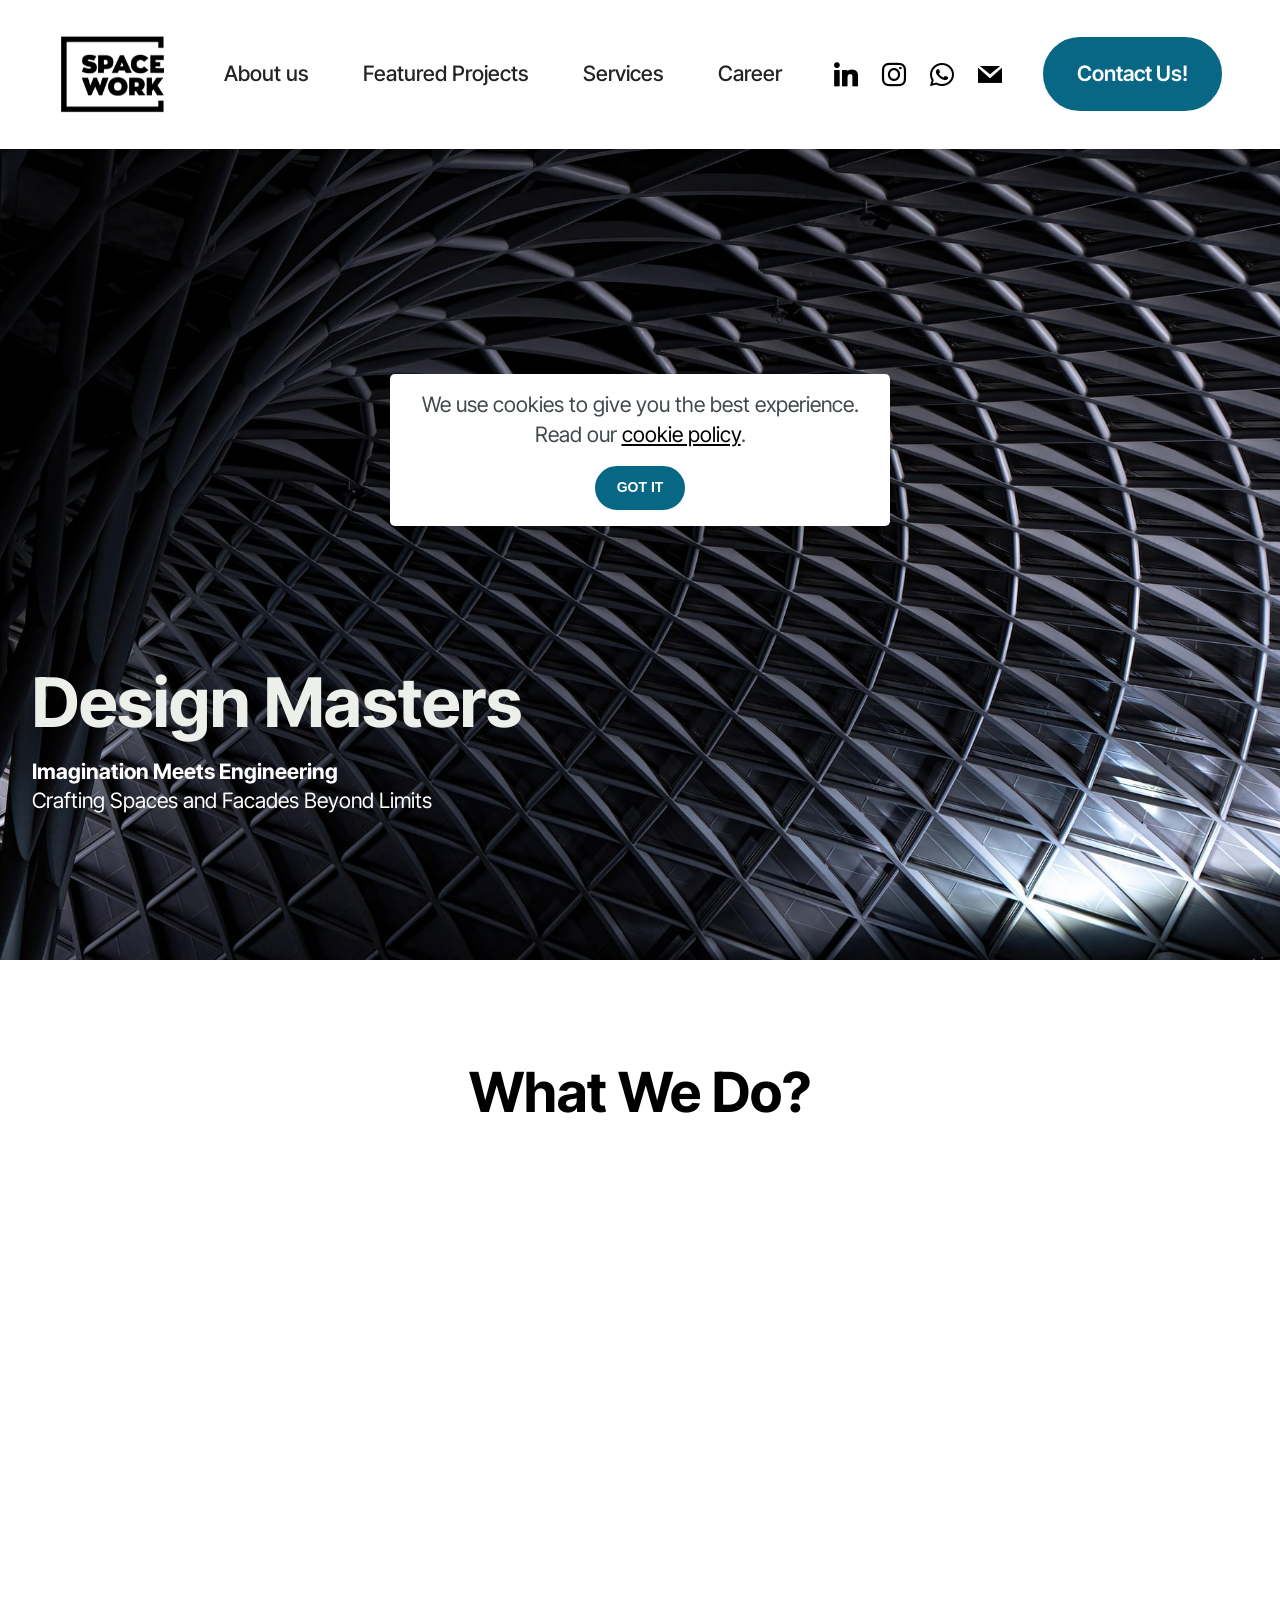
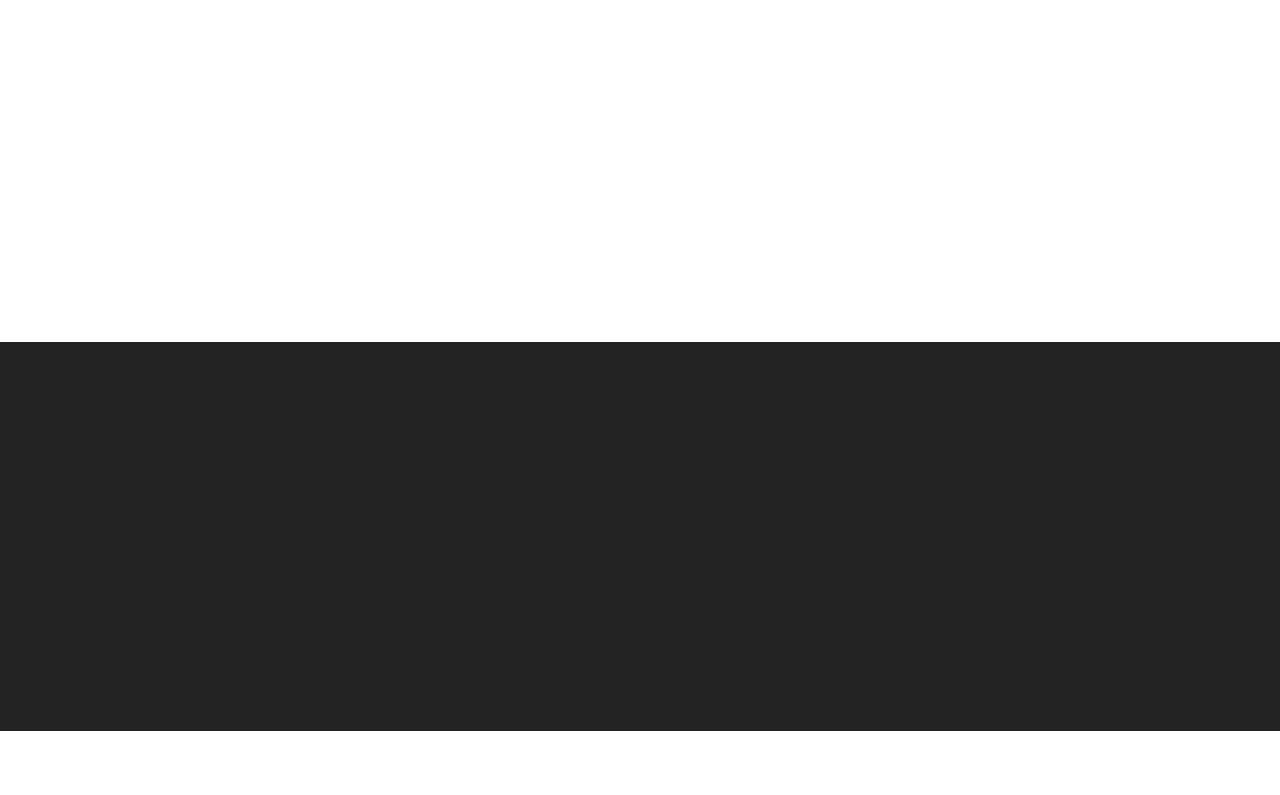
==== commit 5143a2df: "create github pages" ====
--- a/index.html
+++ b/index.html
@@ -22,7 +22,7 @@
   <link rel="stylesheet" href="assets/theme/css/style.css">
   <link rel="preload" href="https://fonts.googleapis.com/css?family=Inter+Tight:100,200,300,400,500,600,700,800,900,100i,200i,300i,400i,500i,600i,700i,800i,900i&display=swap" as="style" onload="this.onload=null;this.rel='stylesheet'">
   <noscript><link rel="stylesheet" href="https://fonts.googleapis.com/css?family=Inter+Tight:100,200,300,400,500,600,700,800,900,100i,200i,300i,400i,500i,600i,700i,800i,900i&display=swap"></noscript>
-  <link rel="preload" as="style" href="assets/mobirise/css/mbr-additional.css?v=6F8Ode"><link rel="stylesheet" href="assets/mobirise/css/mbr-additional.css?v=6F8Ode" type="text/css">
+  <link rel="preload" as="style" href="assets/mobirise/css/mbr-additional.css?v=30E0nH"><link rel="stylesheet" href="assets/mobirise/css/mbr-additional.css?v=30E0nH" type="text/css">
 
   
   
@@ -178,14 +178,7 @@
 
     <div class="container">
         <div class="row">
-            <div class="row-links">
-                <ul class="header-menu">
-                  
-                  
-                  
-                  
-                <li class="header-menu-item mbr-fonts-style display-5"></li><li class="header-menu-item mbr-fonts-style display-5"></li><li class="header-menu-item mbr-fonts-style display-5"></li><li class="header-menu-item mbr-fonts-style display-5"></li></ul>
-              </div>
+            
 
             <div class="col-12 mt-4">
                 <div class="social-row">
@@ -223,7 +216,7 @@
             </div>
         </div>
     </div>
-</section><section class="display-7" style="padding: 0;align-items: center;justify-content: center;flex-wrap: wrap;    align-content: center;display: flex;position: relative;height: 4rem;"><a href="https://mobiri.se/2898509" style="flex: 1 1;height: 4rem;position: absolute;width: 100%;z-index: 1;"><img alt="" style="height: 4rem;" src="[data-uri]"></a><p style="margin: 0;text-align: center;" class="display-7">&#8204;</p><a style="z-index:1" href="https://mobirise.com/builder/ai-website-generator.html">AI Website Generator</a></section><script src="assets/bootstrap/js/bootstrap.bundle.min.js"></script>  <script src="assets/web/assets/cookies-alert-plugin/cookies-alert-core.js"></script>  <script src="assets/web/assets/cookies-alert-plugin/cookies-alert-script.js"></script>  <script src="assets/smoothscroll/smooth-scroll.js"></script>  <script src="assets/ytplayer/index.js"></script>  <script src="assets/dropdown/js/navbar-dropdown.js"></script>  <script src="assets/theme/js/script.js"></script>  
+</section><section class="display-7" style="padding: 0;align-items: center;justify-content: center;flex-wrap: wrap;    align-content: center;display: flex;position: relative;height: 4rem;"><a href="https://mobiri.se/2898509" style="flex: 1 1;height: 4rem;position: absolute;width: 100%;z-index: 1;"><img alt="" style="height: 4rem;" src="[data-uri]"></a><p style="margin: 0;text-align: center;" class="display-7">&#8204;</p><a style="z-index:1" href="https://mobirise.com/builder/ai-website-maker.html">AI Website Maker</a></section><script src="assets/bootstrap/js/bootstrap.bundle.min.js"></script>  <script src="assets/web/assets/cookies-alert-plugin/cookies-alert-core.js"></script>  <script src="assets/web/assets/cookies-alert-plugin/cookies-alert-script.js"></script>  <script src="assets/smoothscroll/smooth-scroll.js"></script>  <script src="assets/ytplayer/index.js"></script>  <script src="assets/dropdown/js/navbar-dropdown.js"></script>  <script src="assets/theme/js/script.js"></script>  
   
   
 <div id="cookie-dialog" style="display: none;"><div id="cookiesdirective" style="background-color:rgba(255,255,255,1)"><div style="position: fixed; top: 0; right: 0; bottom: 0; left: 0; background-color: rgb(0, 0, 0); opacity: 0; z-index: 9999;"></div><div style="position: fixed; top: 0; right: 0; bottom: 0; left: 0; display: flex; align-items: center; z-index: 10000"><div class="cookie-wrapper" style="font-family: sans-serif;position: relative; width: 100%; max-width: 500px; margin-right: auto; margin-left: auto; padding: 1rem; text-align: center; border-radius: .3rem; box-shadow: 0 10px 40px 0 rgba(0,0,0,0.2); color:#424a4d; background:rgb(255, 255, 255);"><div class="mbr-text"><p class="display-7 accept-text">We use cookies to give you the best experience. Read our <a style='color: #000000; text-decoration: underline;' href='privacy.html'>cookie policy</a>.</p></div><div class="mbr-section-btn"><a class="btn btn-sm btn-primary" style="margin:0; background-color:#086784!important;color:#FFFFFF!important" id="impliedsubmit">GOT IT</a></div></div></div></div></div>
--- a/assets/mobirise/css/mbr-additional.css
+++ b/assets/mobirise/css/mbr-additional.css
@@ -1265,7 +1265,7 @@
 }
 .cid-uEdNllm0ke .social-row .soc-item a:hover .mbr-iconfont,
 .cid-uEdNllm0ke .social-row .soc-item a:focus .mbr-iconfont {
-  background-color: #ffffff;
+  background-color: #232323;
 }
 .cid-uEdNllm0ke .social-row .soc-item a .mbr-iconfont {
   width: 72px;
@@ -1275,8 +1275,8 @@
   justify-content: center;
   border-radius: 100%;
   font-size: 32px;
-  background-color: #edefeb;
-  color: #163300;
+  background-color: #232323;
+  color: #ffffff;
   transition: all 0.3s ease-in-out;
 }
 .cid-uEdNllm0ke .row-links {
--- a/assets/mobirise/css/mbr-additional.css
+++ b/assets/mobirise/css/mbr-additional.css
@@ -1265,7 +1265,7 @@
 }
 .cid-uEdNllm0ke .social-row .soc-item a:hover .mbr-iconfont,
 .cid-uEdNllm0ke .social-row .soc-item a:focus .mbr-iconfont {
-  background-color: #ffffff;
+  background-color: #232323;
 }
 .cid-uEdNllm0ke .social-row .soc-item a .mbr-iconfont {
   width: 72px;
@@ -1275,8 +1275,8 @@
   justify-content: center;
   border-radius: 100%;
   font-size: 32px;
-  background-color: #edefeb;
-  color: #163300;
+  background-color: #232323;
+  color: #ffffff;
   transition: all 0.3s ease-in-out;
 }
 .cid-uEdNllm0ke .row-links {
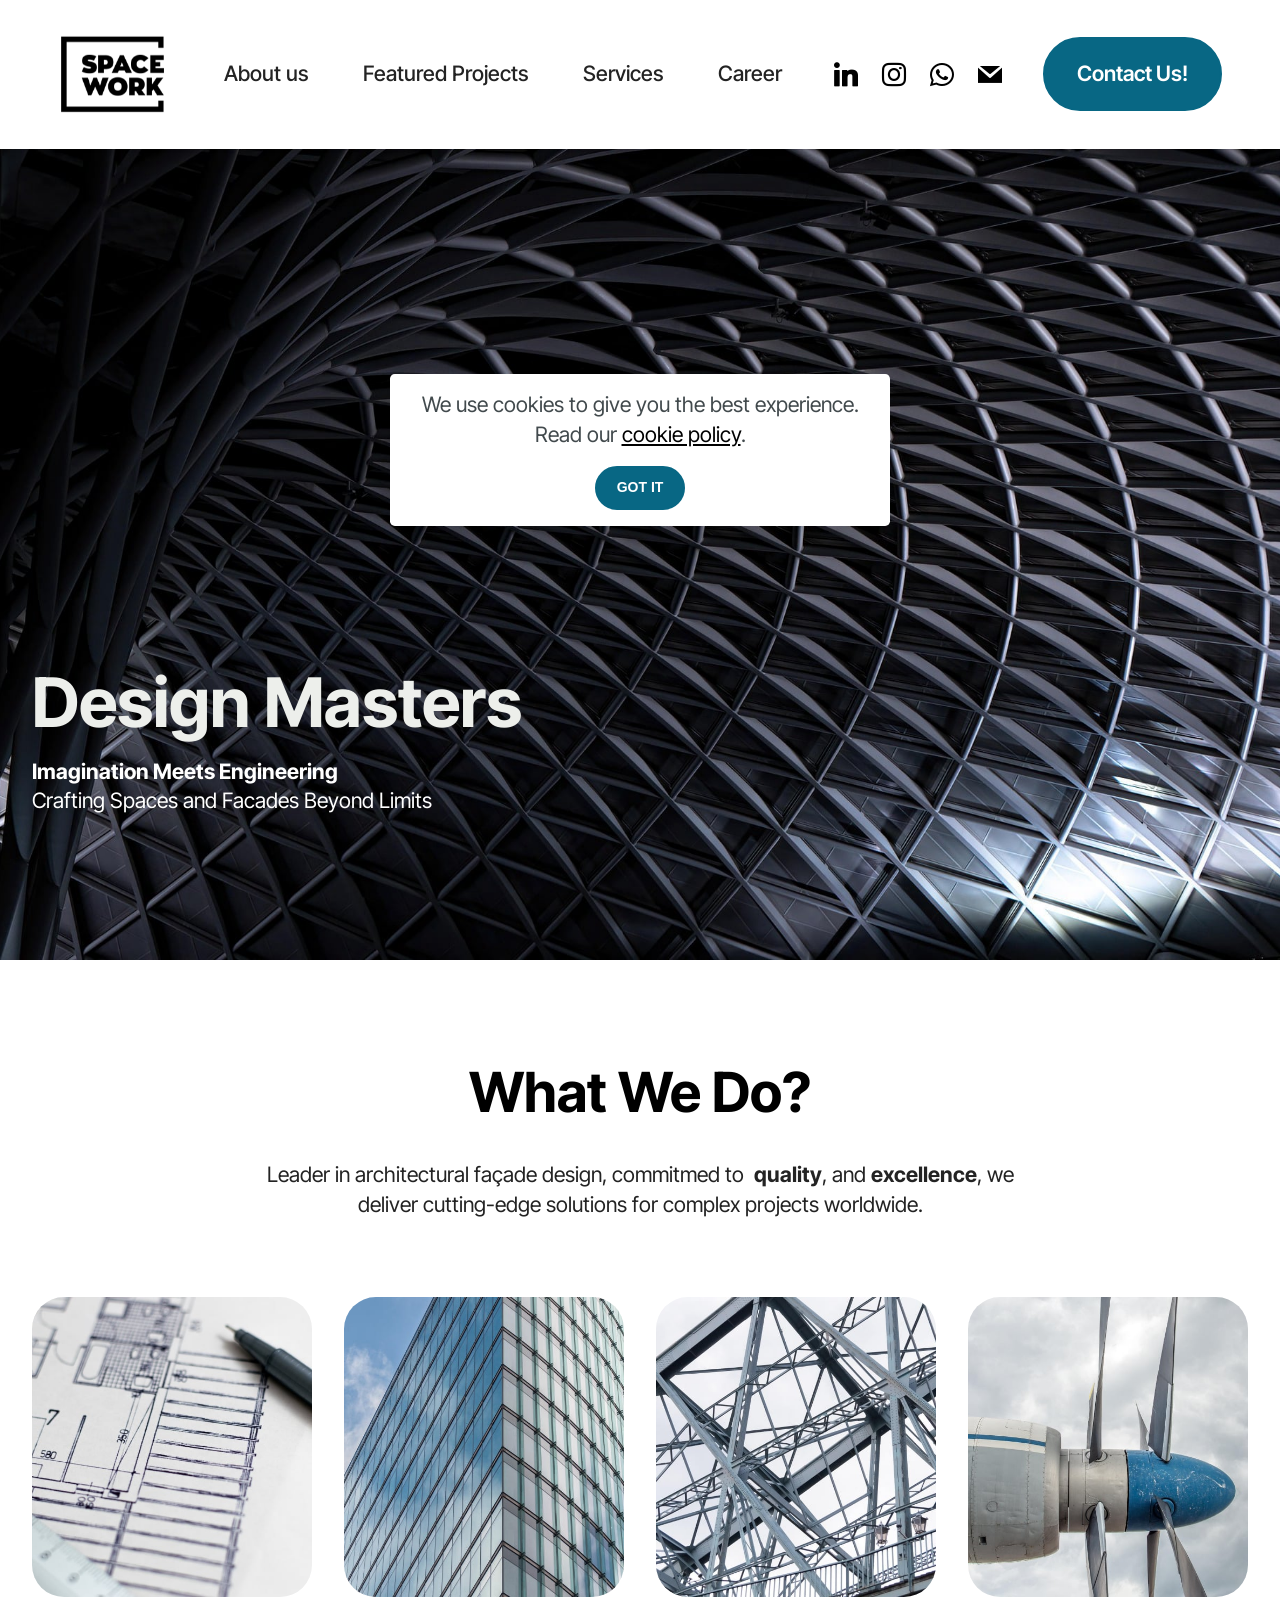
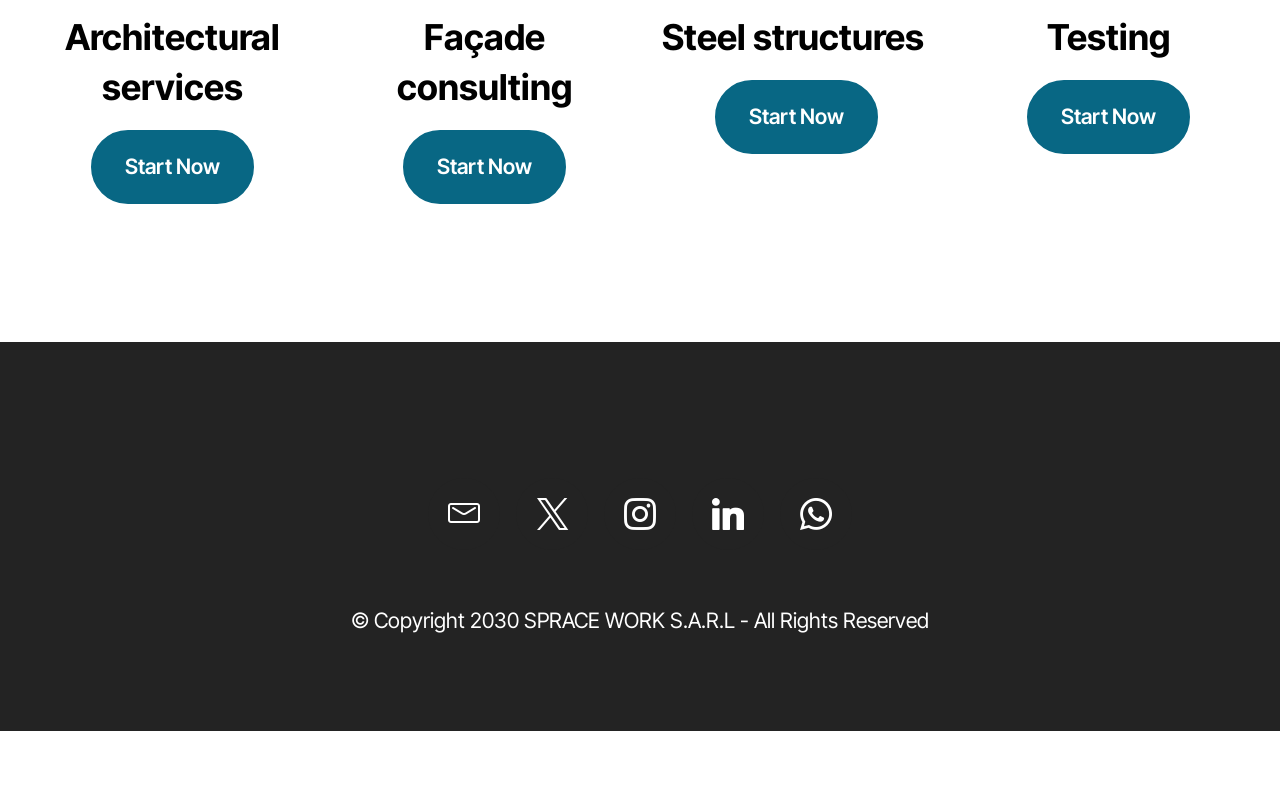
==== commit 3695d6fc: "create github pages" ====
--- a/index.html
+++ b/index.html
@@ -22,7 +22,7 @@
   <link rel="stylesheet" href="assets/theme/css/style.css">
   <link rel="preload" href="https://fonts.googleapis.com/css?family=Inter+Tight:100,200,300,400,500,600,700,800,900,100i,200i,300i,400i,500i,600i,700i,800i,900i&display=swap" as="style" onload="this.onload=null;this.rel='stylesheet'">
   <noscript><link rel="stylesheet" href="https://fonts.googleapis.com/css?family=Inter+Tight:100,200,300,400,500,600,700,800,900,100i,200i,300i,400i,500i,600i,700i,800i,900i&display=swap"></noscript>
-  <link rel="preload" as="style" href="assets/mobirise/css/mbr-additional.css?v=30E0nH"><link rel="stylesheet" href="assets/mobirise/css/mbr-additional.css?v=30E0nH" type="text/css">
+  <link rel="preload" as="style" href="assets/mobirise/css/mbr-additional.css?v=xKxChH"><link rel="stylesheet" href="assets/mobirise/css/mbr-additional.css?v=xKxChH" type="text/css">
 
   
   
@@ -142,7 +142,7 @@
 			<div class="item features-image col-12 col-md-6 col-lg-3">
 				<div class="item-wrapper">
 					<div class="item-img mb-3">
-						<img src="assets/images/42c04fc909edb7f4ba910fd06d80-l.png-838x651.png" alt="Mobirise Website Builder" title="" data-slide-to="2" data-bs-slide-to="2">
+						<img src="assets/images/mbr-1-838x556.webp" alt="Mobirise Website Builder" title="" data-slide-to="2" data-bs-slide-to="2">
 					</div>
 					<div class="item-content align-left">
 						<h5 class="item-title mbr-fonts-style mb-2 mt-0 display-5"><strong>Steel structures&nbsp;</strong></h5>
@@ -155,7 +155,7 @@
 			</div><div class="item features-image col-12 col-md-6 col-lg-3">
 				<div class="item-wrapper">
 					<div class="item-img mb-3">
-						<img src="assets/images/img-0034.jpg-1-500x500.jpeg" alt="Mobirise Website Builder" title="" data-slide-to="3" data-bs-slide-to="4">
+						<img src="assets/images/mbr-838x560.webp" alt="Mobirise Website Builder" title="" data-slide-to="3" data-bs-slide-to="4">
 					</div>
 					<div class="item-content align-left">
 						<h5 class="item-title mbr-fonts-style mb-2 mt-0 display-5"><strong>Testing</strong></h5>
@@ -216,7 +216,7 @@
             </div>
         </div>
     </div>
-</section><section class="display-7" style="padding: 0;align-items: center;justify-content: center;flex-wrap: wrap;    align-content: center;display: flex;position: relative;height: 4rem;"><a href="https://mobiri.se/2898509" style="flex: 1 1;height: 4rem;position: absolute;width: 100%;z-index: 1;"><img alt="" style="height: 4rem;" src="[data-uri]"></a><p style="margin: 0;text-align: center;" class="display-7">&#8204;</p><a style="z-index:1" href="https://mobirise.com/builder/ai-website-maker.html">AI Website Maker</a></section><script src="assets/bootstrap/js/bootstrap.bundle.min.js"></script>  <script src="assets/web/assets/cookies-alert-plugin/cookies-alert-core.js"></script>  <script src="assets/web/assets/cookies-alert-plugin/cookies-alert-script.js"></script>  <script src="assets/smoothscroll/smooth-scroll.js"></script>  <script src="assets/ytplayer/index.js"></script>  <script src="assets/dropdown/js/navbar-dropdown.js"></script>  <script src="assets/theme/js/script.js"></script>  
+</section><section class="display-7" style="padding: 0;align-items: center;justify-content: center;flex-wrap: wrap;    align-content: center;display: flex;position: relative;height: 4rem;"><a href="https://mobiri.se/2898509" style="flex: 1 1;height: 4rem;position: absolute;width: 100%;z-index: 1;"><img alt="" style="height: 4rem;" src="[data-uri]"></a><p style="margin: 0;text-align: center;" class="display-7">&#8204;</p><a style="z-index:1" href="https://mobirise.com/builder/ai-website-generator.html">AI Website Generator</a></section><script src="assets/bootstrap/js/bootstrap.bundle.min.js"></script>  <script src="assets/web/assets/cookies-alert-plugin/cookies-alert-core.js"></script>  <script src="assets/web/assets/cookies-alert-plugin/cookies-alert-script.js"></script>  <script src="assets/smoothscroll/smooth-scroll.js"></script>  <script src="assets/ytplayer/index.js"></script>  <script src="assets/dropdown/js/navbar-dropdown.js"></script>  <script src="assets/theme/js/script.js"></script>  
   
   
 <div id="cookie-dialog" style="display: none;"><div id="cookiesdirective" style="background-color:rgba(255,255,255,1)"><div style="position: fixed; top: 0; right: 0; bottom: 0; left: 0; background-color: rgb(0, 0, 0); opacity: 0; z-index: 9999;"></div><div style="position: fixed; top: 0; right: 0; bottom: 0; left: 0; display: flex; align-items: center; z-index: 10000"><div class="cookie-wrapper" style="font-family: sans-serif;position: relative; width: 100%; max-width: 500px; margin-right: auto; margin-left: auto; padding: 1rem; text-align: center; border-radius: .3rem; box-shadow: 0 10px 40px 0 rgba(0,0,0,0.2); color:#424a4d; background:rgb(255, 255, 255);"><div class="mbr-text"><p class="display-7 accept-text">We use cookies to give you the best experience. Read our <a style='color: #000000; text-decoration: underline;' href='privacy.html'>cookie policy</a>.</p></div><div class="mbr-section-btn"><a class="btn btn-sm btn-primary" style="margin:0; background-color:#086784!important;color:#FFFFFF!important" id="impliedsubmit">GOT IT</a></div></div></div></div></div>
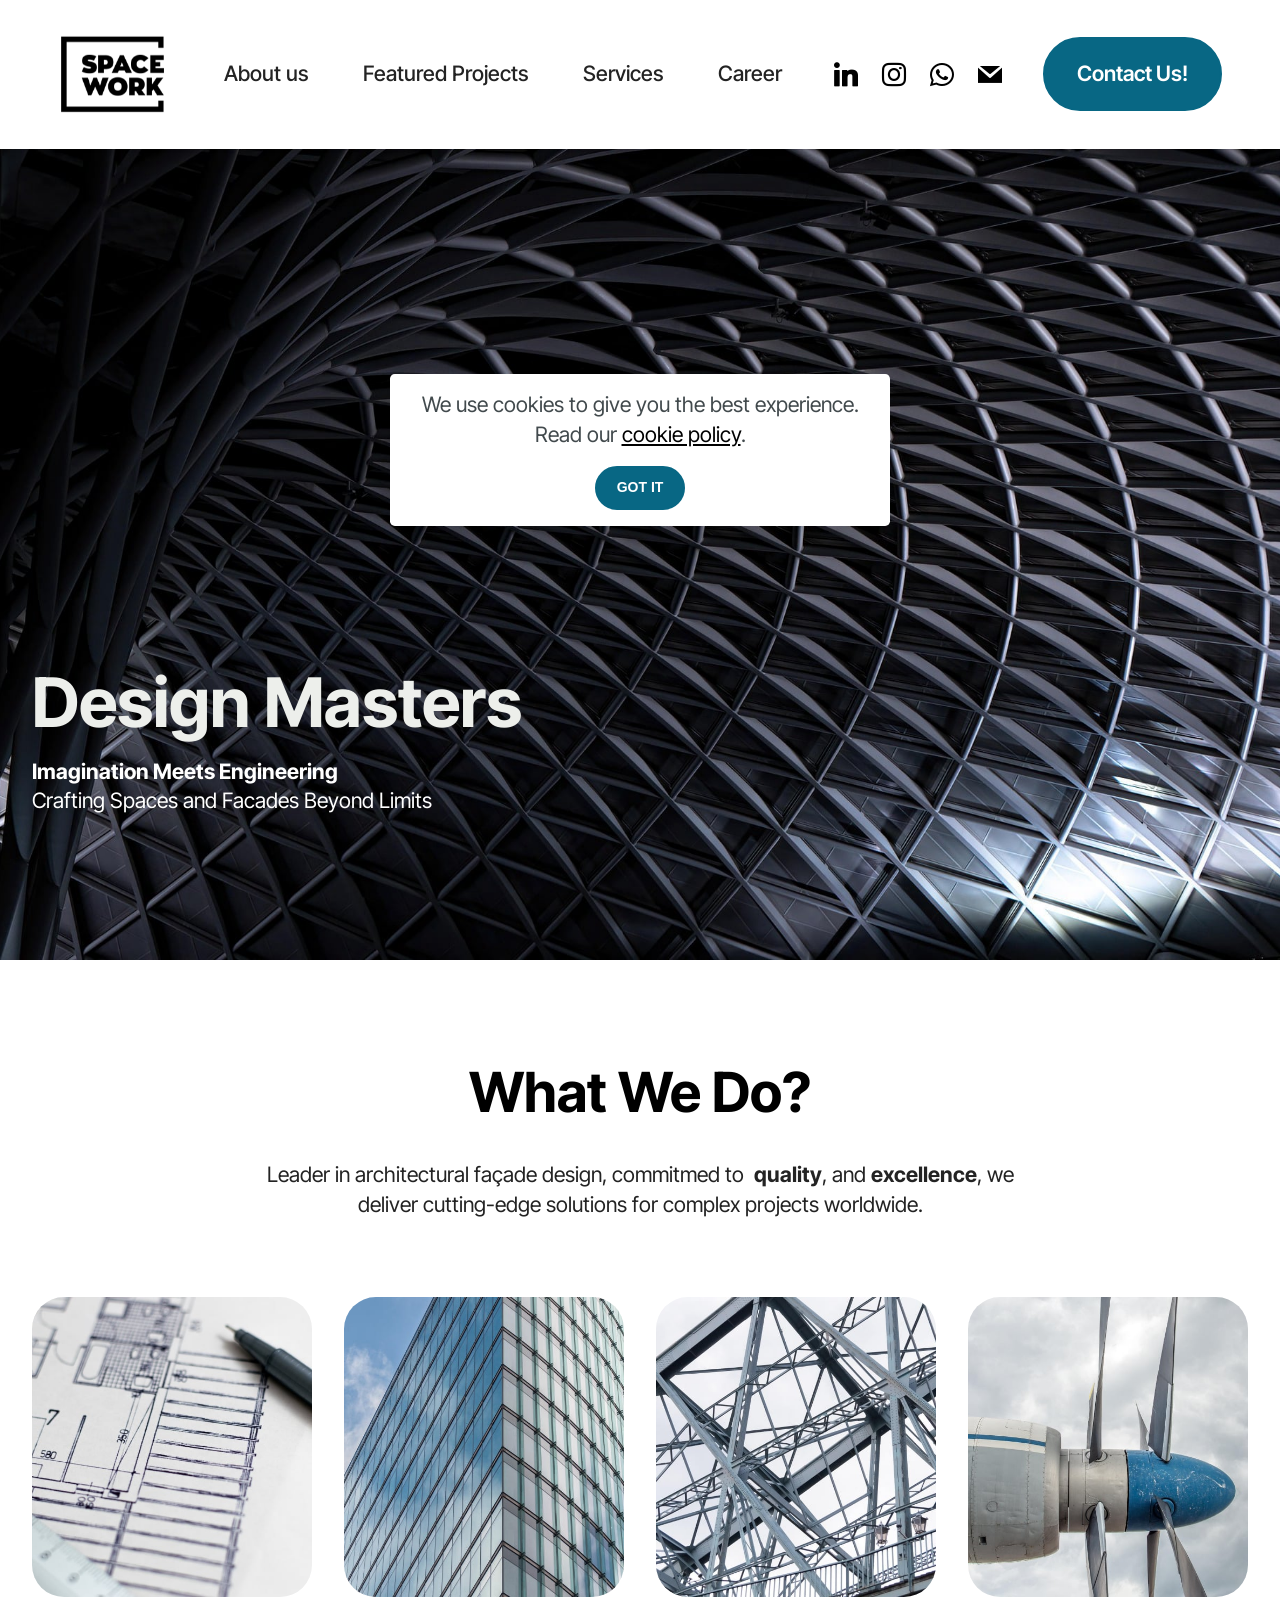
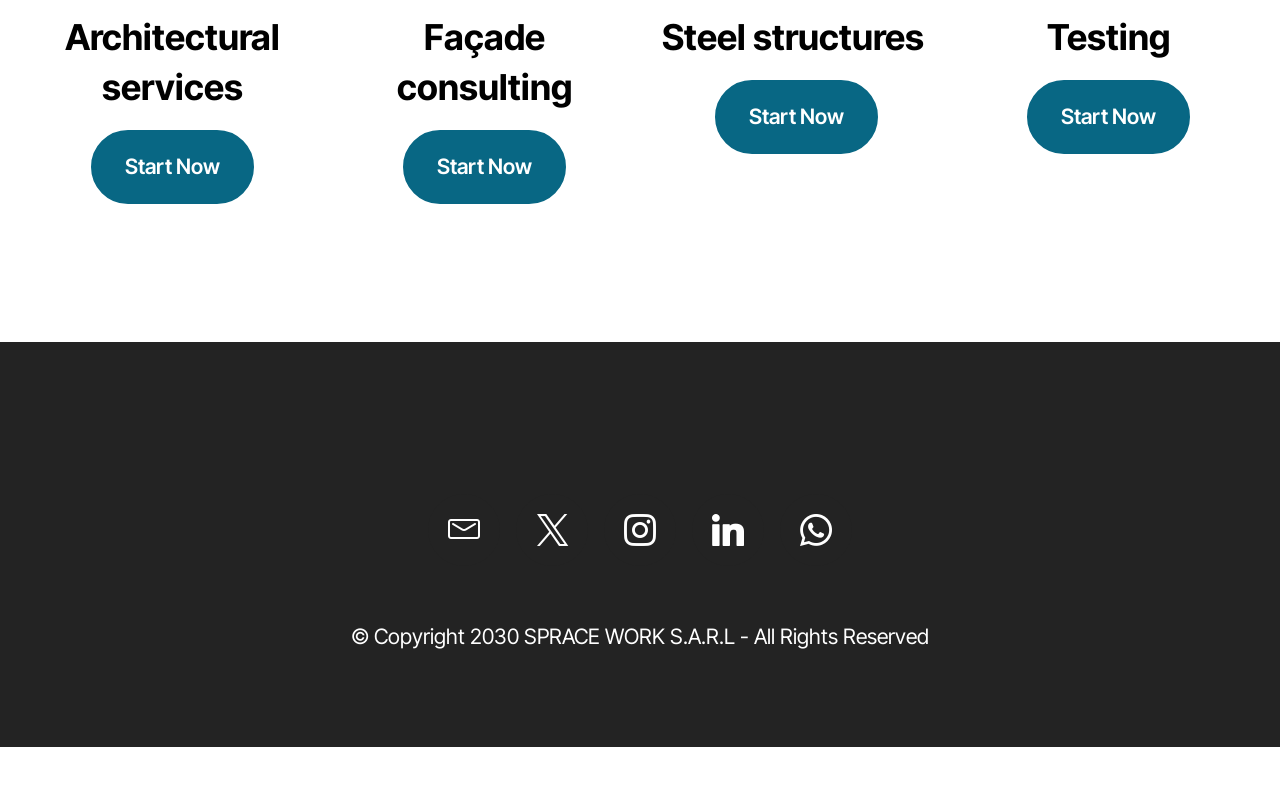
==== commit c66588cb: "create github pages" ====
--- a/index.html
+++ b/index.html
@@ -22,7 +22,7 @@
   <link rel="stylesheet" href="assets/theme/css/style.css">
   <link rel="preload" href="https://fonts.googleapis.com/css?family=Inter+Tight:100,200,300,400,500,600,700,800,900,100i,200i,300i,400i,500i,600i,700i,800i,900i&display=swap" as="style" onload="this.onload=null;this.rel='stylesheet'">
   <noscript><link rel="stylesheet" href="https://fonts.googleapis.com/css?family=Inter+Tight:100,200,300,400,500,600,700,800,900,100i,200i,300i,400i,500i,600i,700i,800i,900i&display=swap"></noscript>
-  <link rel="preload" as="style" href="assets/mobirise/css/mbr-additional.css?v=xKxChH"><link rel="stylesheet" href="assets/mobirise/css/mbr-additional.css?v=xKxChH" type="text/css">
+  <link rel="preload" as="style" href="assets/mobirise/css/mbr-additional.css?v=Y0Mg8O"><link rel="stylesheet" href="assets/mobirise/css/mbr-additional.css?v=Y0Mg8O" type="text/css">
 
   
   
@@ -36,7 +36,7 @@
         <div class="container-fluid">
             <div class="navbar-brand">
                 <span class="navbar-logo">
-                    <a href="https://mobiri.se">
+                    <a href="index.html#header4-1j">
                         <img src="assets/images/space-work-logo-r1-model.png-256x455.png" alt="Mobirise Website Builder" style="height: 8rem;">
                     </a>
                 </span>
@@ -55,23 +55,23 @@
                             About us</a></li>
                     <li class="nav-item"><a class="nav-link link text-black display-4" href="https://mobiri.se">Featured Projects</a></li><li class="nav-item"><a class="nav-link link text-black display-4" href="https://mobiri.se">
                             Services</a></li>
-                    <li class="nav-item"><a class="nav-link link text-black display-4" href="https://mobiri.se">Career</a>
+                    <li class="nav-item"><a class="nav-link link text-black text-primary display-4" href="page2.html#form03-24">Career</a>
                     </li></ul>
                 <div class="icons-menu">
                     <a class="iconfont-wrapper" href="https://mobiri.se" target="_blank">
                         <span class="p-2 mbr-iconfont socicon-linkedin socicon"></span>
                     </a>
-                    <a class="iconfont-wrapper" href="https://mobiri.se" target="_blank">
+                    <a class="iconfont-wrapper" href="https://instagram.com/spacework.ai" target="_blank">
                         <span class="p-2 mbr-iconfont socicon-instagram socicon"></span>
                     </a>
-                    <a class="iconfont-wrapper" href="https://mobiri.se" target="_blank">
+                    <a class="iconfont-wrapper" href="https://wa.me/96171555711">
                         <span class="p-2 mbr-iconfont socicon-whatsapp socicon"></span>
                     </a>
-                    <a class="iconfont-wrapper" href="https://mobiri.se" target="_blank">
+                    <a class="iconfont-wrapper" href="mailto:info@spacework.ai">
                         <span class="p-2 mbr-iconfont socicon-mail socicon"></span>
                     </a>
                 </div>
-                <div class="navbar-buttons mbr-section-btn"><a class="btn btn-warning display-4" href="https://mobiri.se">Contact Us!</a></div>
+                <div class="navbar-buttons mbr-section-btn"><a class="btn btn-warning display-4" href="page1.html#contacts02-21">Contact Us!</a></div>
             </div>
         </div>
     </nav>
@@ -178,7 +178,14 @@
 
     <div class="container">
         <div class="row">
-            
+            <div class="row-links">
+                <ul class="header-menu">
+                  
+                  
+                  
+                  
+                <li class="header-menu-item mbr-fonts-style display-5"></li><li class="header-menu-item mbr-fonts-style display-5"></li><li class="header-menu-item mbr-fonts-style display-5"></li><li class="header-menu-item mbr-fonts-style display-5"></li></ul>
+              </div>
 
             <div class="col-12 mt-4">
                 <div class="social-row">
@@ -216,7 +223,7 @@
             </div>
         </div>
     </div>
-</section><section class="display-7" style="padding: 0;align-items: center;justify-content: center;flex-wrap: wrap;    align-content: center;display: flex;position: relative;height: 4rem;"><a href="https://mobiri.se/2898509" style="flex: 1 1;height: 4rem;position: absolute;width: 100%;z-index: 1;"><img alt="" style="height: 4rem;" src="[data-uri]"></a><p style="margin: 0;text-align: center;" class="display-7">&#8204;</p><a style="z-index:1" href="https://mobirise.com/builder/ai-website-generator.html">AI Website Generator</a></section><script src="assets/bootstrap/js/bootstrap.bundle.min.js"></script>  <script src="assets/web/assets/cookies-alert-plugin/cookies-alert-core.js"></script>  <script src="assets/web/assets/cookies-alert-plugin/cookies-alert-script.js"></script>  <script src="assets/smoothscroll/smooth-scroll.js"></script>  <script src="assets/ytplayer/index.js"></script>  <script src="assets/dropdown/js/navbar-dropdown.js"></script>  <script src="assets/theme/js/script.js"></script>  
+</section><section class="display-7" style="padding: 0;align-items: center;justify-content: center;flex-wrap: wrap;    align-content: center;display: flex;position: relative;height: 4rem;"><a href="https://mobiri.se/2898509" style="flex: 1 1;height: 4rem;position: absolute;width: 100%;z-index: 1;"><img alt="" style="height: 4rem;" src="[data-uri]"></a><p style="margin: 0;text-align: center;" class="display-7">&#8204;</p><a style="z-index:1" href="https://mobirise.com/builder/ai-website-maker.html">AI Website Maker</a></section><script src="assets/bootstrap/js/bootstrap.bundle.min.js"></script>  <script src="assets/web/assets/cookies-alert-plugin/cookies-alert-core.js"></script>  <script src="assets/web/assets/cookies-alert-plugin/cookies-alert-script.js"></script>  <script src="assets/smoothscroll/smooth-scroll.js"></script>  <script src="assets/ytplayer/index.js"></script>  <script src="assets/dropdown/js/navbar-dropdown.js"></script>  <script src="assets/theme/js/script.js"></script>  
   
   
 <div id="cookie-dialog" style="display: none;"><div id="cookiesdirective" style="background-color:rgba(255,255,255,1)"><div style="position: fixed; top: 0; right: 0; bottom: 0; left: 0; background-color: rgb(0, 0, 0); opacity: 0; z-index: 9999;"></div><div style="position: fixed; top: 0; right: 0; bottom: 0; left: 0; display: flex; align-items: center; z-index: 10000"><div class="cookie-wrapper" style="font-family: sans-serif;position: relative; width: 100%; max-width: 500px; margin-right: auto; margin-left: auto; padding: 1rem; text-align: center; border-radius: .3rem; box-shadow: 0 10px 40px 0 rgba(0,0,0,0.2); color:#424a4d; background:rgb(255, 255, 255);"><div class="mbr-text"><p class="display-7 accept-text">We use cookies to give you the best experience. Read our <a style='color: #000000; text-decoration: underline;' href='privacy.html'>cookie policy</a>.</p></div><div class="mbr-section-btn"><a class="btn btn-sm btn-primary" style="margin:0; background-color:#086784!important;color:#FFFFFF!important" id="impliedsubmit">GOT IT</a></div></div></div></div></div>
--- a/assets/mobirise/css/mbr-additional.css
+++ b/assets/mobirise/css/mbr-additional.css
@@ -1305,3 +1305,1462 @@
 .cid-uEdNllm0ke .mbr-section-title {
   color: #ffffff;
 }
+.cid-uEdAB3UQRY {
+  z-index: 1000;
+  width: 100%;
+  position: relative;
+  min-height: 60px;
+}
+.cid-uEdAB3UQRY nav.navbar {
+  position: fixed;
+}
+.cid-uEdAB3UQRY .dropdown-item:before {
+  font-family: Moririse2 !important;
+  content: "\e966";
+  display: inline-block;
+  width: 0;
+  position: absolute;
+  left: 1rem;
+  top: 0.5rem;
+  margin-right: 0.5rem;
+  line-height: 1;
+  font-size: inherit;
+  vertical-align: middle;
+  text-align: center;
+  overflow: hidden;
+  transform: scale(0, 1);
+  transition: all 0.25s ease-in-out;
+}
+.cid-uEdAB3UQRY .dropdown-menu {
+  padding: 0;
+  border-radius: 4px;
+  box-shadow: 0 1px 3px 0 rgba(0, 0, 0, 0.1);
+}
+.cid-uEdAB3UQRY .dropdown-item {
+  border-bottom: 1px solid #e6e6e6;
+}
+.cid-uEdAB3UQRY .dropdown-item:hover,
+.cid-uEdAB3UQRY .dropdown-item:focus {
+  background: #086784 !important;
+  color: white !important;
+}
+.cid-uEdAB3UQRY .dropdown-item:hover span {
+  color: white;
+}
+.cid-uEdAB3UQRY .dropdown-item:first-child {
+  border-top-left-radius: 4px;
+  border-top-right-radius: 4px;
+}
+.cid-uEdAB3UQRY .dropdown-item:last-child {
+  border-bottom: none;
+  border-bottom-left-radius: 4px;
+  border-bottom-right-radius: 4px;
+}
+.cid-uEdAB3UQRY .nav-dropdown .link {
+  padding: 0 0.3em !important;
+  margin: 0.667em 1em !important;
+}
+.cid-uEdAB3UQRY .nav-dropdown .link.dropdown-toggle::after {
+  margin-left: 0.5rem;
+  margin-top: 0.2rem;
+}
+.cid-uEdAB3UQRY .nav-link {
+  position: relative;
+}
+.cid-uEdAB3UQRY .container {
+  display: flex;
+  margin: auto;
+  flex-wrap: nowrap;
+}
+@media (max-width: 991px) {
+  .cid-uEdAB3UQRY .container {
+    flex-wrap: wrap;
+  }
+}
+.cid-uEdAB3UQRY .container-fluid {
+  flex-wrap: nowrap;
+}
+@media (max-width: 991px) {
+  .cid-uEdAB3UQRY .container-fluid {
+    flex-wrap: wrap;
+  }
+}
+.cid-uEdAB3UQRY .iconfont-wrapper {
+  color: #000000 !important;
+  font-size: 1.5rem;
+  padding-right: 0.5rem;
+}
+.cid-uEdAB3UQRY .dropdown-menu,
+.cid-uEdAB3UQRY .navbar.opened {
+  background: #ffffff !important;
+}
+.cid-uEdAB3UQRY .nav-item:focus,
+.cid-uEdAB3UQRY .nav-link:focus {
+  outline: none;
+}
+.cid-uEdAB3UQRY .dropdown .dropdown-menu .dropdown-item {
+  width: auto;
+  transition: all 0.25s ease-in-out;
+}
+.cid-uEdAB3UQRY .dropdown .dropdown-menu .dropdown-item::after {
+  right: 0.5rem;
+}
+.cid-uEdAB3UQRY .dropdown .dropdown-menu .dropdown-item .mbr-iconfont {
+  margin-right: 0.5rem;
+  vertical-align: sub;
+}
+.cid-uEdAB3UQRY .dropdown .dropdown-menu .dropdown-item .mbr-iconfont:before {
+  display: inline-block;
+  transform: scale(1, 1);
+  transition: all 0.25s ease-in-out;
+}
+.cid-uEdAB3UQRY .collapsed .dropdown-menu .dropdown-item:before {
+  display: none;
+}
+.cid-uEdAB3UQRY .collapsed .dropdown .dropdown-menu .dropdown-item {
+  padding: 0.235em 1.5em 0.235em 1.5em !important;
+  transition: none;
+  margin: 0 !important;
+}
+.cid-uEdAB3UQRY .navbar {
+  min-height: 70px;
+  transition: all 0.3s;
+  border-bottom: 1px solid transparent;
+  box-shadow: 0 1px 3px 0 rgba(0, 0, 0, 0.1);
+  background: #ffffff;
+}
+.cid-uEdAB3UQRY .navbar.opened {
+  transition: all 0.3s;
+}
+.cid-uEdAB3UQRY .navbar .dropdown-item {
+  padding: 0.5rem 1.8rem;
+}
+.cid-uEdAB3UQRY .navbar .navbar-logo img {
+  width: auto;
+}
+.cid-uEdAB3UQRY .navbar .navbar-collapse {
+  justify-content: flex-end;
+  z-index: 1;
+}
+.cid-uEdAB3UQRY .navbar.collapsed {
+  justify-content: center;
+}
+.cid-uEdAB3UQRY .navbar.collapsed .nav-item .nav-link::before {
+  display: none;
+}
+.cid-uEdAB3UQRY .navbar.collapsed.opened .dropdown-menu {
+  top: 0;
+}
+@media (min-width: 992px) {
+  .cid-uEdAB3UQRY .navbar.collapsed.opened:not(.navbar-short) .navbar-collapse {
+    max-height: calc(98.5vh - 8rem);
+  }
+}
+.cid-uEdAB3UQRY .navbar.collapsed .dropdown-menu .dropdown-submenu {
+  left: 0 !important;
+}
+.cid-uEdAB3UQRY .navbar.collapsed .dropdown-menu .dropdown-item:after {
+  right: auto;
+}
+.cid-uEdAB3UQRY .navbar.collapsed .dropdown-menu .dropdown-toggle[data-toggle="dropdown-submenu"]:after {
+  margin-left: 0.5rem;
+  margin-top: 0.2rem;
+  border-top: 0.35em solid;
+  border-right: 0.35em solid transparent;
+  border-left: 0.35em solid transparent;
+  border-bottom: 0;
+  top: 41%;
+}
+.cid-uEdAB3UQRY .navbar.collapsed ul.navbar-nav li {
+  margin: auto;
+}
+.cid-uEdAB3UQRY .navbar.collapsed .dropdown-menu .dropdown-item {
+  padding: 0.25rem 1.5rem;
+  text-align: center;
+}
+.cid-uEdAB3UQRY .navbar.collapsed .icons-menu {
+  padding-left: 0;
+  padding-right: 0;
+  padding-top: 0.5rem;
+  padding-bottom: 0.5rem;
+}
+@media (max-width: 991px) {
+  .cid-uEdAB3UQRY .navbar .nav-item .nav-link::before {
+    display: none;
+  }
+  .cid-uEdAB3UQRY .navbar.opened .dropdown-menu {
+    top: 0;
+  }
+  .cid-uEdAB3UQRY .navbar .dropdown-menu .dropdown-submenu {
+    left: 0 !important;
+  }
+  .cid-uEdAB3UQRY .navbar .dropdown-menu .dropdown-item:after {
+    right: auto;
+  }
+  .cid-uEdAB3UQRY .navbar .dropdown-menu .dropdown-toggle[data-toggle="dropdown-submenu"]:after {
+    margin-left: 0.5rem;
+    margin-top: 0.2rem;
+    border-top: 0.35em solid;
+    border-right: 0.35em solid transparent;
+    border-left: 0.35em solid transparent;
+    border-bottom: 0;
+    top: 40%;
+  }
+  .cid-uEdAB3UQRY .navbar .navbar-logo img {
+    height: 3rem !important;
+  }
+  .cid-uEdAB3UQRY .navbar ul.navbar-nav li {
+    margin: auto;
+  }
+  .cid-uEdAB3UQRY .navbar .dropdown-menu .dropdown-item {
+    padding: 0.25rem 1.5rem !important;
+    text-align: center;
+  }
+  .cid-uEdAB3UQRY .navbar .navbar-brand {
+    flex-shrink: initial;
+    flex-basis: auto;
+    word-break: break-word;
+    padding-right: 2rem;
+  }
+  .cid-uEdAB3UQRY .navbar .navbar-toggler {
+    flex-basis: auto;
+  }
+  .cid-uEdAB3UQRY .navbar .icons-menu {
+    padding-left: 0;
+    padding-top: 0.5rem;
+    padding-bottom: 0.5rem;
+  }
+}
+@media (max-width: 991px) and (max-width: 767px) {
+  .cid-uEdAB3UQRY .navbar .navbar-brand {
+    width: calc(100% - 31px);
+  }
+}
+.cid-uEdAB3UQRY .navbar.navbar-short {
+  min-height: 60px;
+}
+.cid-uEdAB3UQRY .navbar.navbar-short .navbar-logo img {
+  height: 2.5rem !important;
+}
+.cid-uEdAB3UQRY .navbar.navbar-short .navbar-brand {
+  min-height: 60px;
+  padding: 0;
+}
+.cid-uEdAB3UQRY .navbar-brand {
+  min-height: 70px;
+  flex-shrink: 0;
+  align-items: center;
+  margin-right: 0;
+  padding: 10px 0;
+  transition: all 0.3s;
+  word-break: break-word;
+  z-index: 1;
+}
+.cid-uEdAB3UQRY .navbar-brand .navbar-caption {
+  line-height: inherit !important;
+}
+.cid-uEdAB3UQRY .navbar-brand .navbar-logo a {
+  outline: none;
+}
+.cid-uEdAB3UQRY .dropdown-item.active,
+.cid-uEdAB3UQRY .dropdown-item:active {
+  background-color: transparent;
+}
+.cid-uEdAB3UQRY .navbar-expand-lg .navbar-nav .nav-link {
+  padding: 0;
+}
+.cid-uEdAB3UQRY .nav-dropdown .link.dropdown-toggle {
+  margin-right: 1.667em;
+}
+.cid-uEdAB3UQRY .nav-dropdown .link.dropdown-toggle[aria-expanded="true"] {
+  margin-right: 0;
+  padding: 0.667em 1.667em;
+}
+.cid-uEdAB3UQRY .navbar.navbar-expand-lg .dropdown .dropdown-menu {
+  background: #ffffff;
+}
+.cid-uEdAB3UQRY .navbar.navbar-expand-lg .dropdown .dropdown-menu .dropdown-submenu {
+  margin: 0;
+  left: 100%;
+}
+.cid-uEdAB3UQRY .navbar .dropdown.open > .dropdown-menu {
+  display: block;
+}
+.cid-uEdAB3UQRY ul.navbar-nav {
+  flex-wrap: wrap;
+}
+.cid-uEdAB3UQRY .navbar-buttons {
+  text-align: center;
+  min-width: 170px;
+}
+.cid-uEdAB3UQRY button.navbar-toggler {
+  outline: none;
+  width: 31px;
+  height: 20px;
+  cursor: pointer;
+  transition: all 0.2s;
+  position: relative;
+  align-self: center;
+}
+.cid-uEdAB3UQRY button.navbar-toggler .hamburger span {
+  position: absolute;
+  right: 0;
+  width: 30px;
+  height: 2px;
+  border-right: 5px;
+  background-color: #000000;
+}
+.cid-uEdAB3UQRY button.navbar-toggler .hamburger span:nth-child(1) {
+  top: 0;
+  transition: all 0.2s;
+}
+.cid-uEdAB3UQRY button.navbar-toggler .hamburger span:nth-child(2) {
+  top: 8px;
+  transition: all 0.15s;
+}
+.cid-uEdAB3UQRY button.navbar-toggler .hamburger span:nth-child(3) {
+  top: 8px;
+  transition: all 0.15s;
+}
+.cid-uEdAB3UQRY button.navbar-toggler .hamburger span:nth-child(4) {
+  top: 16px;
+  transition: all 0.2s;
+}
+.cid-uEdAB3UQRY nav.opened .hamburger span:nth-child(1) {
+  top: 8px;
+  width: 0;
+  opacity: 0;
+  right: 50%;
+  transition: all 0.2s;
+}
+.cid-uEdAB3UQRY nav.opened .hamburger span:nth-child(2) {
+  transform: rotate(45deg);
+  transition: all 0.25s;
+}
+.cid-uEdAB3UQRY nav.opened .hamburger span:nth-child(3) {
+  transform: rotate(-45deg);
+  transition: all 0.25s;
+}
+.cid-uEdAB3UQRY nav.opened .hamburger span:nth-child(4) {
+  top: 8px;
+  width: 0;
+  opacity: 0;
+  right: 50%;
+  transition: all 0.2s;
+}
+.cid-uEdAB3UQRY .navbar-dropdown {
+  padding: 0 1rem;
+  position: fixed;
+}
+.cid-uEdAB3UQRY a.nav-link {
+  display: flex;
+  align-items: center;
+  justify-content: center;
+}
+.cid-uEdAB3UQRY .icons-menu {
+  flex-wrap: nowrap;
+  display: flex;
+  justify-content: center;
+  padding-left: 1rem;
+  padding-right: 1rem;
+  padding-top: 0.3rem;
+  text-align: center;
+}
+@media screen and (-ms-high-contrast: active), (-ms-high-contrast: none) {
+  .cid-uEdAB3UQRY .navbar {
+    height: 70px;
+  }
+  .cid-uEdAB3UQRY .navbar.opened {
+    height: auto;
+  }
+  .cid-uEdAB3UQRY .nav-item .nav-link:hover::before {
+    width: 175%;
+    max-width: calc(100% + 2rem);
+    left: -1rem;
+  }
+}
+.cid-uEeHZGOO9I {
+  padding-top: 8rem;
+  padding-bottom: 5rem;
+  background: #ffffff;
+}
+.cid-uEeHZGOO9I .mbr-fallback-image.disabled {
+  display: none;
+}
+.cid-uEeHZGOO9I .mbr-fallback-image {
+  display: block;
+  background-size: cover;
+  background-position: center center;
+  width: 100%;
+  height: 100%;
+  position: absolute;
+  top: 0;
+}
+@media (max-width: 992px) {
+  .cid-uEeHZGOO9I .row .map-wrapper {
+    margin-top: 2rem;
+  }
+}
+@media (max-width: 767px) {
+  .cid-uEeHZGOO9I .row .map-wrapper {
+    margin-top: 1rem;
+  }
+}
+.cid-uEeHZGOO9I .google-map {
+  height: 100%;
+  position: relative;
+}
+.cid-uEeHZGOO9I .google-map iframe {
+  height: 100%;
+  width: 100%;
+}
+@media (max-width: 992px) {
+  .cid-uEeHZGOO9I .google-map iframe {
+    min-height: 350px;
+  }
+}
+.cid-uEeHZGOO9I .google-map [data-state-details] {
+  color: #6b6763;
+  height: 1.5em;
+  margin-top: -0.75em;
+  padding-left: 1.25rem;
+  padding-right: 1.25rem;
+  position: absolute;
+  text-align: center;
+  top: 50%;
+  width: 100%;
+}
+.cid-uEeHZGOO9I .google-map[data-state] {
+  background: #e9e5dc;
+}
+.cid-uEeHZGOO9I .google-map[data-state="loading"] [data-state-details] {
+  display: none;
+}
+.cid-uEeHZGOO9I .card-wrapper {
+  padding: 2.25rem;
+  background: #edefeb;
+}
+@media (min-width: 992px) and (max-width: 1200px) {
+  .cid-uEeHZGOO9I .card-wrapper {
+    padding: 1.5rem;
+  }
+}
+@media (max-width: 767px) {
+  .cid-uEeHZGOO9I .card-wrapper {
+    padding: 2rem 1.5rem;
+  }
+}
+.cid-uEeHZGOO9I ul {
+  list-style-type: none;
+  padding: 0;
+  margin: 0;
+}
+.cid-uEeHZGOO9I .content-head {
+  max-width: 800px;
+}
+.cid-uEdNllm0ke {
+  padding-top: 6rem;
+  padding-bottom: 6rem;
+  background-color: #232323;
+}
+.cid-uEdNllm0ke .social-row {
+  display: flex;
+  justify-content: center;
+  align-items: center;
+  flex-wrap: wrap;
+}
+.cid-uEdNllm0ke .social-row .soc-item {
+  margin: 8px;
+}
+.cid-uEdNllm0ke .social-row .soc-item a:hover .mbr-iconfont,
+.cid-uEdNllm0ke .social-row .soc-item a:focus .mbr-iconfont {
+  background-color: #232323;
+}
+.cid-uEdNllm0ke .social-row .soc-item a .mbr-iconfont {
+  width: 72px;
+  height: 72px;
+  display: flex;
+  align-items: center;
+  justify-content: center;
+  border-radius: 100%;
+  font-size: 32px;
+  background-color: #232323;
+  color: #ffffff;
+  transition: all 0.3s ease-in-out;
+}
+.cid-uEdNllm0ke .row-links {
+  width: 100%;
+  justify-content: center;
+}
+.cid-uEdNllm0ke .header-menu {
+  list-style: none;
+  display: flex;
+  justify-content: center;
+  flex-wrap: wrap;
+  padding: 0;
+  margin-bottom: 0;
+}
+.cid-uEdNllm0ke .header-menu li {
+  padding: 0 1rem 1rem 1rem;
+}
+.cid-uEdNllm0ke .header-menu li p {
+  margin: 0;
+}
+.cid-uEdNllm0ke .copyright {
+  margin-bottom: 0;
+  color: #ffffff;
+  text-align: center;
+}
+.cid-uEdNllm0ke .mbr-section-title {
+  color: #ffffff;
+}
+.cid-uEdAB3UQRY {
+  z-index: 1000;
+  width: 100%;
+  position: relative;
+  min-height: 60px;
+}
+.cid-uEdAB3UQRY nav.navbar {
+  position: fixed;
+}
+.cid-uEdAB3UQRY .dropdown-item:before {
+  font-family: Moririse2 !important;
+  content: "\e966";
+  display: inline-block;
+  width: 0;
+  position: absolute;
+  left: 1rem;
+  top: 0.5rem;
+  margin-right: 0.5rem;
+  line-height: 1;
+  font-size: inherit;
+  vertical-align: middle;
+  text-align: center;
+  overflow: hidden;
+  transform: scale(0, 1);
+  transition: all 0.25s ease-in-out;
+}
+.cid-uEdAB3UQRY .dropdown-menu {
+  padding: 0;
+  border-radius: 4px;
+  box-shadow: 0 1px 3px 0 rgba(0, 0, 0, 0.1);
+}
+.cid-uEdAB3UQRY .dropdown-item {
+  border-bottom: 1px solid #e6e6e6;
+}
+.cid-uEdAB3UQRY .dropdown-item:hover,
+.cid-uEdAB3UQRY .dropdown-item:focus {
+  background: #086784 !important;
+  color: white !important;
+}
+.cid-uEdAB3UQRY .dropdown-item:hover span {
+  color: white;
+}
+.cid-uEdAB3UQRY .dropdown-item:first-child {
+  border-top-left-radius: 4px;
+  border-top-right-radius: 4px;
+}
+.cid-uEdAB3UQRY .dropdown-item:last-child {
+  border-bottom: none;
+  border-bottom-left-radius: 4px;
+  border-bottom-right-radius: 4px;
+}
+.cid-uEdAB3UQRY .nav-dropdown .link {
+  padding: 0 0.3em !important;
+  margin: 0.667em 1em !important;
+}
+.cid-uEdAB3UQRY .nav-dropdown .link.dropdown-toggle::after {
+  margin-left: 0.5rem;
+  margin-top: 0.2rem;
+}
+.cid-uEdAB3UQRY .nav-link {
+  position: relative;
+}
+.cid-uEdAB3UQRY .container {
+  display: flex;
+  margin: auto;
+  flex-wrap: nowrap;
+}
+@media (max-width: 991px) {
+  .cid-uEdAB3UQRY .container {
+    flex-wrap: wrap;
+  }
+}
+.cid-uEdAB3UQRY .container-fluid {
+  flex-wrap: nowrap;
+}
+@media (max-width: 991px) {
+  .cid-uEdAB3UQRY .container-fluid {
+    flex-wrap: wrap;
+  }
+}
+.cid-uEdAB3UQRY .iconfont-wrapper {
+  color: #000000 !important;
+  font-size: 1.5rem;
+  padding-right: 0.5rem;
+}
+.cid-uEdAB3UQRY .dropdown-menu,
+.cid-uEdAB3UQRY .navbar.opened {
+  background: #ffffff !important;
+}
+.cid-uEdAB3UQRY .nav-item:focus,
+.cid-uEdAB3UQRY .nav-link:focus {
+  outline: none;
+}
+.cid-uEdAB3UQRY .dropdown .dropdown-menu .dropdown-item {
+  width: auto;
+  transition: all 0.25s ease-in-out;
+}
+.cid-uEdAB3UQRY .dropdown .dropdown-menu .dropdown-item::after {
+  right: 0.5rem;
+}
+.cid-uEdAB3UQRY .dropdown .dropdown-menu .dropdown-item .mbr-iconfont {
+  margin-right: 0.5rem;
+  vertical-align: sub;
+}
+.cid-uEdAB3UQRY .dropdown .dropdown-menu .dropdown-item .mbr-iconfont:before {
+  display: inline-block;
+  transform: scale(1, 1);
+  transition: all 0.25s ease-in-out;
+}
+.cid-uEdAB3UQRY .collapsed .dropdown-menu .dropdown-item:before {
+  display: none;
+}
+.cid-uEdAB3UQRY .collapsed .dropdown .dropdown-menu .dropdown-item {
+  padding: 0.235em 1.5em 0.235em 1.5em !important;
+  transition: none;
+  margin: 0 !important;
+}
+.cid-uEdAB3UQRY .navbar {
+  min-height: 70px;
+  transition: all 0.3s;
+  border-bottom: 1px solid transparent;
+  box-shadow: 0 1px 3px 0 rgba(0, 0, 0, 0.1);
+  background: #ffffff;
+}
+.cid-uEdAB3UQRY .navbar.opened {
+  transition: all 0.3s;
+}
+.cid-uEdAB3UQRY .navbar .dropdown-item {
+  padding: 0.5rem 1.8rem;
+}
+.cid-uEdAB3UQRY .navbar .navbar-logo img {
+  width: auto;
+}
+.cid-uEdAB3UQRY .navbar .navbar-collapse {
+  justify-content: flex-end;
+  z-index: 1;
+}
+.cid-uEdAB3UQRY .navbar.collapsed {
+  justify-content: center;
+}
+.cid-uEdAB3UQRY .navbar.collapsed .nav-item .nav-link::before {
+  display: none;
+}
+.cid-uEdAB3UQRY .navbar.collapsed.opened .dropdown-menu {
+  top: 0;
+}
+@media (min-width: 992px) {
+  .cid-uEdAB3UQRY .navbar.collapsed.opened:not(.navbar-short) .navbar-collapse {
+    max-height: calc(98.5vh - 8rem);
+  }
+}
+.cid-uEdAB3UQRY .navbar.collapsed .dropdown-menu .dropdown-submenu {
+  left: 0 !important;
+}
+.cid-uEdAB3UQRY .navbar.collapsed .dropdown-menu .dropdown-item:after {
+  right: auto;
+}
+.cid-uEdAB3UQRY .navbar.collapsed .dropdown-menu .dropdown-toggle[data-toggle="dropdown-submenu"]:after {
+  margin-left: 0.5rem;
+  margin-top: 0.2rem;
+  border-top: 0.35em solid;
+  border-right: 0.35em solid transparent;
+  border-left: 0.35em solid transparent;
+  border-bottom: 0;
+  top: 41%;
+}
+.cid-uEdAB3UQRY .navbar.collapsed ul.navbar-nav li {
+  margin: auto;
+}
+.cid-uEdAB3UQRY .navbar.collapsed .dropdown-menu .dropdown-item {
+  padding: 0.25rem 1.5rem;
+  text-align: center;
+}
+.cid-uEdAB3UQRY .navbar.collapsed .icons-menu {
+  padding-left: 0;
+  padding-right: 0;
+  padding-top: 0.5rem;
+  padding-bottom: 0.5rem;
+}
+@media (max-width: 991px) {
+  .cid-uEdAB3UQRY .navbar .nav-item .nav-link::before {
+    display: none;
+  }
+  .cid-uEdAB3UQRY .navbar.opened .dropdown-menu {
+    top: 0;
+  }
+  .cid-uEdAB3UQRY .navbar .dropdown-menu .dropdown-submenu {
+    left: 0 !important;
+  }
+  .cid-uEdAB3UQRY .navbar .dropdown-menu .dropdown-item:after {
+    right: auto;
+  }
+  .cid-uEdAB3UQRY .navbar .dropdown-menu .dropdown-toggle[data-toggle="dropdown-submenu"]:after {
+    margin-left: 0.5rem;
+    margin-top: 0.2rem;
+    border-top: 0.35em solid;
+    border-right: 0.35em solid transparent;
+    border-left: 0.35em solid transparent;
+    border-bottom: 0;
+    top: 40%;
+  }
+  .cid-uEdAB3UQRY .navbar .navbar-logo img {
+    height: 3rem !important;
+  }
+  .cid-uEdAB3UQRY .navbar ul.navbar-nav li {
+    margin: auto;
+  }
+  .cid-uEdAB3UQRY .navbar .dropdown-menu .dropdown-item {
+    padding: 0.25rem 1.5rem !important;
+    text-align: center;
+  }
+  .cid-uEdAB3UQRY .navbar .navbar-brand {
+    flex-shrink: initial;
+    flex-basis: auto;
+    word-break: break-word;
+    padding-right: 2rem;
+  }
+  .cid-uEdAB3UQRY .navbar .navbar-toggler {
+    flex-basis: auto;
+  }
+  .cid-uEdAB3UQRY .navbar .icons-menu {
+    padding-left: 0;
+    padding-top: 0.5rem;
+    padding-bottom: 0.5rem;
+  }
+}
+@media (max-width: 991px) and (max-width: 767px) {
+  .cid-uEdAB3UQRY .navbar .navbar-brand {
+    width: calc(100% - 31px);
+  }
+}
+.cid-uEdAB3UQRY .navbar.navbar-short {
+  min-height: 60px;
+}
+.cid-uEdAB3UQRY .navbar.navbar-short .navbar-logo img {
+  height: 2.5rem !important;
+}
+.cid-uEdAB3UQRY .navbar.navbar-short .navbar-brand {
+  min-height: 60px;
+  padding: 0;
+}
+.cid-uEdAB3UQRY .navbar-brand {
+  min-height: 70px;
+  flex-shrink: 0;
+  align-items: center;
+  margin-right: 0;
+  padding: 10px 0;
+  transition: all 0.3s;
+  word-break: break-word;
+  z-index: 1;
+}
+.cid-uEdAB3UQRY .navbar-brand .navbar-caption {
+  line-height: inherit !important;
+}
+.cid-uEdAB3UQRY .navbar-brand .navbar-logo a {
+  outline: none;
+}
+.cid-uEdAB3UQRY .dropdown-item.active,
+.cid-uEdAB3UQRY .dropdown-item:active {
+  background-color: transparent;
+}
+.cid-uEdAB3UQRY .navbar-expand-lg .navbar-nav .nav-link {
+  padding: 0;
+}
+.cid-uEdAB3UQRY .nav-dropdown .link.dropdown-toggle {
+  margin-right: 1.667em;
+}
+.cid-uEdAB3UQRY .nav-dropdown .link.dropdown-toggle[aria-expanded="true"] {
+  margin-right: 0;
+  padding: 0.667em 1.667em;
+}
+.cid-uEdAB3UQRY .navbar.navbar-expand-lg .dropdown .dropdown-menu {
+  background: #ffffff;
+}
+.cid-uEdAB3UQRY .navbar.navbar-expand-lg .dropdown .dropdown-menu .dropdown-submenu {
+  margin: 0;
+  left: 100%;
+}
+.cid-uEdAB3UQRY .navbar .dropdown.open > .dropdown-menu {
+  display: block;
+}
+.cid-uEdAB3UQRY ul.navbar-nav {
+  flex-wrap: wrap;
+}
+.cid-uEdAB3UQRY .navbar-buttons {
+  text-align: center;
+  min-width: 170px;
+}
+.cid-uEdAB3UQRY button.navbar-toggler {
+  outline: none;
+  width: 31px;
+  height: 20px;
+  cursor: pointer;
+  transition: all 0.2s;
+  position: relative;
+  align-self: center;
+}
+.cid-uEdAB3UQRY button.navbar-toggler .hamburger span {
+  position: absolute;
+  right: 0;
+  width: 30px;
+  height: 2px;
+  border-right: 5px;
+  background-color: #000000;
+}
+.cid-uEdAB3UQRY button.navbar-toggler .hamburger span:nth-child(1) {
+  top: 0;
+  transition: all 0.2s;
+}
+.cid-uEdAB3UQRY button.navbar-toggler .hamburger span:nth-child(2) {
+  top: 8px;
+  transition: all 0.15s;
+}
+.cid-uEdAB3UQRY button.navbar-toggler .hamburger span:nth-child(3) {
+  top: 8px;
+  transition: all 0.15s;
+}
+.cid-uEdAB3UQRY button.navbar-toggler .hamburger span:nth-child(4) {
+  top: 16px;
+  transition: all 0.2s;
+}
+.cid-uEdAB3UQRY nav.opened .hamburger span:nth-child(1) {
+  top: 8px;
+  width: 0;
+  opacity: 0;
+  right: 50%;
+  transition: all 0.2s;
+}
+.cid-uEdAB3UQRY nav.opened .hamburger span:nth-child(2) {
+  transform: rotate(45deg);
+  transition: all 0.25s;
+}
+.cid-uEdAB3UQRY nav.opened .hamburger span:nth-child(3) {
+  transform: rotate(-45deg);
+  transition: all 0.25s;
+}
+.cid-uEdAB3UQRY nav.opened .hamburger span:nth-child(4) {
+  top: 8px;
+  width: 0;
+  opacity: 0;
+  right: 50%;
+  transition: all 0.2s;
+}
+.cid-uEdAB3UQRY .navbar-dropdown {
+  padding: 0 1rem;
+  position: fixed;
+}
+.cid-uEdAB3UQRY a.nav-link {
+  display: flex;
+  align-items: center;
+  justify-content: center;
+}
+.cid-uEdAB3UQRY .icons-menu {
+  flex-wrap: nowrap;
+  display: flex;
+  justify-content: center;
+  padding-left: 1rem;
+  padding-right: 1rem;
+  padding-top: 0.3rem;
+  text-align: center;
+}
+@media screen and (-ms-high-contrast: active), (-ms-high-contrast: none) {
+  .cid-uEdAB3UQRY .navbar {
+    height: 70px;
+  }
+  .cid-uEdAB3UQRY .navbar.opened {
+    height: auto;
+  }
+  .cid-uEdAB3UQRY .nav-item .nav-link:hover::before {
+    width: 175%;
+    max-width: calc(100% + 2rem);
+    left: -1rem;
+  }
+}
+.cid-uEeMLqxGwh {
+  padding-top: 6rem;
+  padding-bottom: 6rem;
+  background-color: #edefeb;
+}
+.cid-uEeMLqxGwh .row {
+  flex-direction: row-reverse;
+}
+.cid-uEeMLqxGwh .justify-content-center {
+  align-items: center;
+}
+.cid-uEeMLqxGwh .mbr-section-title {
+  text-align: center;
+}
+.cid-uEeMLqxGwh .mbr-text,
+.cid-uEeMLqxGwh .mbr-section-btn {
+  text-align: center;
+}
+@media (max-width: 767px) {
+  .cid-uEeMLqxGwh .item-wrapper {
+    margin-bottom: 2rem;
+  }
+}
+@media (min-width: 768px) and (max-width: 991px) {
+  .cid-uEeMLqxGwh .item-wrapper {
+    margin-bottom: 2rem;
+  }
+}
+@media (min-width: 992px) {
+  .cid-uEeMLqxGwh .item-wrapper {
+    padding: 4rem;
+  }
+}
+.cid-uEdNllm0ke {
+  padding-top: 6rem;
+  padding-bottom: 6rem;
+  background-color: #232323;
+}
+.cid-uEdNllm0ke .social-row {
+  display: flex;
+  justify-content: center;
+  align-items: center;
+  flex-wrap: wrap;
+}
+.cid-uEdNllm0ke .social-row .soc-item {
+  margin: 8px;
+}
+.cid-uEdNllm0ke .social-row .soc-item a:hover .mbr-iconfont,
+.cid-uEdNllm0ke .social-row .soc-item a:focus .mbr-iconfont {
+  background-color: #232323;
+}
+.cid-uEdNllm0ke .social-row .soc-item a .mbr-iconfont {
+  width: 72px;
+  height: 72px;
+  display: flex;
+  align-items: center;
+  justify-content: center;
+  border-radius: 100%;
+  font-size: 32px;
+  background-color: #232323;
+  color: #ffffff;
+  transition: all 0.3s ease-in-out;
+}
+.cid-uEdNllm0ke .row-links {
+  width: 100%;
+  justify-content: center;
+}
+.cid-uEdNllm0ke .header-menu {
+  list-style: none;
+  display: flex;
+  justify-content: center;
+  flex-wrap: wrap;
+  padding: 0;
+  margin-bottom: 0;
+}
+.cid-uEdNllm0ke .header-menu li {
+  padding: 0 1rem 1rem 1rem;
+}
+.cid-uEdNllm0ke .header-menu li p {
+  margin: 0;
+}
+.cid-uEdNllm0ke .copyright {
+  margin-bottom: 0;
+  color: #ffffff;
+  text-align: center;
+}
+.cid-uEdNllm0ke .mbr-section-title {
+  color: #ffffff;
+}
+.cid-uEdAB3UQRY {
+  z-index: 1000;
+  width: 100%;
+  position: relative;
+  min-height: 60px;
+}
+.cid-uEdAB3UQRY nav.navbar {
+  position: fixed;
+}
+.cid-uEdAB3UQRY .dropdown-item:before {
+  font-family: Moririse2 !important;
+  content: "\e966";
+  display: inline-block;
+  width: 0;
+  position: absolute;
+  left: 1rem;
+  top: 0.5rem;
+  margin-right: 0.5rem;
+  line-height: 1;
+  font-size: inherit;
+  vertical-align: middle;
+  text-align: center;
+  overflow: hidden;
+  transform: scale(0, 1);
+  transition: all 0.25s ease-in-out;
+}
+.cid-uEdAB3UQRY .dropdown-menu {
+  padding: 0;
+  border-radius: 4px;
+  box-shadow: 0 1px 3px 0 rgba(0, 0, 0, 0.1);
+}
+.cid-uEdAB3UQRY .dropdown-item {
+  border-bottom: 1px solid #e6e6e6;
+}
+.cid-uEdAB3UQRY .dropdown-item:hover,
+.cid-uEdAB3UQRY .dropdown-item:focus {
+  background: #086784 !important;
+  color: white !important;
+}
+.cid-uEdAB3UQRY .dropdown-item:hover span {
+  color: white;
+}
+.cid-uEdAB3UQRY .dropdown-item:first-child {
+  border-top-left-radius: 4px;
+  border-top-right-radius: 4px;
+}
+.cid-uEdAB3UQRY .dropdown-item:last-child {
+  border-bottom: none;
+  border-bottom-left-radius: 4px;
+  border-bottom-right-radius: 4px;
+}
+.cid-uEdAB3UQRY .nav-dropdown .link {
+  padding: 0 0.3em !important;
+  margin: 0.667em 1em !important;
+}
+.cid-uEdAB3UQRY .nav-dropdown .link.dropdown-toggle::after {
+  margin-left: 0.5rem;
+  margin-top: 0.2rem;
+}
+.cid-uEdAB3UQRY .nav-link {
+  position: relative;
+}
+.cid-uEdAB3UQRY .container {
+  display: flex;
+  margin: auto;
+  flex-wrap: nowrap;
+}
+@media (max-width: 991px) {
+  .cid-uEdAB3UQRY .container {
+    flex-wrap: wrap;
+  }
+}
+.cid-uEdAB3UQRY .container-fluid {
+  flex-wrap: nowrap;
+}
+@media (max-width: 991px) {
+  .cid-uEdAB3UQRY .container-fluid {
+    flex-wrap: wrap;
+  }
+}
+.cid-uEdAB3UQRY .iconfont-wrapper {
+  color: #000000 !important;
+  font-size: 1.5rem;
+  padding-right: 0.5rem;
+}
+.cid-uEdAB3UQRY .dropdown-menu,
+.cid-uEdAB3UQRY .navbar.opened {
+  background: #ffffff !important;
+}
+.cid-uEdAB3UQRY .nav-item:focus,
+.cid-uEdAB3UQRY .nav-link:focus {
+  outline: none;
+}
+.cid-uEdAB3UQRY .dropdown .dropdown-menu .dropdown-item {
+  width: auto;
+  transition: all 0.25s ease-in-out;
+}
+.cid-uEdAB3UQRY .dropdown .dropdown-menu .dropdown-item::after {
+  right: 0.5rem;
+}
+.cid-uEdAB3UQRY .dropdown .dropdown-menu .dropdown-item .mbr-iconfont {
+  margin-right: 0.5rem;
+  vertical-align: sub;
+}
+.cid-uEdAB3UQRY .dropdown .dropdown-menu .dropdown-item .mbr-iconfont:before {
+  display: inline-block;
+  transform: scale(1, 1);
+  transition: all 0.25s ease-in-out;
+}
+.cid-uEdAB3UQRY .collapsed .dropdown-menu .dropdown-item:before {
+  display: none;
+}
+.cid-uEdAB3UQRY .collapsed .dropdown .dropdown-menu .dropdown-item {
+  padding: 0.235em 1.5em 0.235em 1.5em !important;
+  transition: none;
+  margin: 0 !important;
+}
+.cid-uEdAB3UQRY .navbar {
+  min-height: 70px;
+  transition: all 0.3s;
+  border-bottom: 1px solid transparent;
+  box-shadow: 0 1px 3px 0 rgba(0, 0, 0, 0.1);
+  background: #ffffff;
+}
+.cid-uEdAB3UQRY .navbar.opened {
+  transition: all 0.3s;
+}
+.cid-uEdAB3UQRY .navbar .dropdown-item {
+  padding: 0.5rem 1.8rem;
+}
+.cid-uEdAB3UQRY .navbar .navbar-logo img {
+  width: auto;
+}
+.cid-uEdAB3UQRY .navbar .navbar-collapse {
+  justify-content: flex-end;
+  z-index: 1;
+}
+.cid-uEdAB3UQRY .navbar.collapsed {
+  justify-content: center;
+}
+.cid-uEdAB3UQRY .navbar.collapsed .nav-item .nav-link::before {
+  display: none;
+}
+.cid-uEdAB3UQRY .navbar.collapsed.opened .dropdown-menu {
+  top: 0;
+}
+@media (min-width: 992px) {
+  .cid-uEdAB3UQRY .navbar.collapsed.opened:not(.navbar-short) .navbar-collapse {
+    max-height: calc(98.5vh - 8rem);
+  }
+}
+.cid-uEdAB3UQRY .navbar.collapsed .dropdown-menu .dropdown-submenu {
+  left: 0 !important;
+}
+.cid-uEdAB3UQRY .navbar.collapsed .dropdown-menu .dropdown-item:after {
+  right: auto;
+}
+.cid-uEdAB3UQRY .navbar.collapsed .dropdown-menu .dropdown-toggle[data-toggle="dropdown-submenu"]:after {
+  margin-left: 0.5rem;
+  margin-top: 0.2rem;
+  border-top: 0.35em solid;
+  border-right: 0.35em solid transparent;
+  border-left: 0.35em solid transparent;
+  border-bottom: 0;
+  top: 41%;
+}
+.cid-uEdAB3UQRY .navbar.collapsed ul.navbar-nav li {
+  margin: auto;
+}
+.cid-uEdAB3UQRY .navbar.collapsed .dropdown-menu .dropdown-item {
+  padding: 0.25rem 1.5rem;
+  text-align: center;
+}
+.cid-uEdAB3UQRY .navbar.collapsed .icons-menu {
+  padding-left: 0;
+  padding-right: 0;
+  padding-top: 0.5rem;
+  padding-bottom: 0.5rem;
+}
+@media (max-width: 991px) {
+  .cid-uEdAB3UQRY .navbar .nav-item .nav-link::before {
+    display: none;
+  }
+  .cid-uEdAB3UQRY .navbar.opened .dropdown-menu {
+    top: 0;
+  }
+  .cid-uEdAB3UQRY .navbar .dropdown-menu .dropdown-submenu {
+    left: 0 !important;
+  }
+  .cid-uEdAB3UQRY .navbar .dropdown-menu .dropdown-item:after {
+    right: auto;
+  }
+  .cid-uEdAB3UQRY .navbar .dropdown-menu .dropdown-toggle[data-toggle="dropdown-submenu"]:after {
+    margin-left: 0.5rem;
+    margin-top: 0.2rem;
+    border-top: 0.35em solid;
+    border-right: 0.35em solid transparent;
+    border-left: 0.35em solid transparent;
+    border-bottom: 0;
+    top: 40%;
+  }
+  .cid-uEdAB3UQRY .navbar .navbar-logo img {
+    height: 3rem !important;
+  }
+  .cid-uEdAB3UQRY .navbar ul.navbar-nav li {
+    margin: auto;
+  }
+  .cid-uEdAB3UQRY .navbar .dropdown-menu .dropdown-item {
+    padding: 0.25rem 1.5rem !important;
+    text-align: center;
+  }
+  .cid-uEdAB3UQRY .navbar .navbar-brand {
+    flex-shrink: initial;
+    flex-basis: auto;
+    word-break: break-word;
+    padding-right: 2rem;
+  }
+  .cid-uEdAB3UQRY .navbar .navbar-toggler {
+    flex-basis: auto;
+  }
+  .cid-uEdAB3UQRY .navbar .icons-menu {
+    padding-left: 0;
+    padding-top: 0.5rem;
+    padding-bottom: 0.5rem;
+  }
+}
+@media (max-width: 991px) and (max-width: 767px) {
+  .cid-uEdAB3UQRY .navbar .navbar-brand {
+    width: calc(100% - 31px);
+  }
+}
+.cid-uEdAB3UQRY .navbar.navbar-short {
+  min-height: 60px;
+}
+.cid-uEdAB3UQRY .navbar.navbar-short .navbar-logo img {
+  height: 2.5rem !important;
+}
+.cid-uEdAB3UQRY .navbar.navbar-short .navbar-brand {
+  min-height: 60px;
+  padding: 0;
+}
+.cid-uEdAB3UQRY .navbar-brand {
+  min-height: 70px;
+  flex-shrink: 0;
+  align-items: center;
+  margin-right: 0;
+  padding: 10px 0;
+  transition: all 0.3s;
+  word-break: break-word;
+  z-index: 1;
+}
+.cid-uEdAB3UQRY .navbar-brand .navbar-caption {
+  line-height: inherit !important;
+}
+.cid-uEdAB3UQRY .navbar-brand .navbar-logo a {
+  outline: none;
+}
+.cid-uEdAB3UQRY .dropdown-item.active,
+.cid-uEdAB3UQRY .dropdown-item:active {
+  background-color: transparent;
+}
+.cid-uEdAB3UQRY .navbar-expand-lg .navbar-nav .nav-link {
+  padding: 0;
+}
+.cid-uEdAB3UQRY .nav-dropdown .link.dropdown-toggle {
+  margin-right: 1.667em;
+}
+.cid-uEdAB3UQRY .nav-dropdown .link.dropdown-toggle[aria-expanded="true"] {
+  margin-right: 0;
+  padding: 0.667em 1.667em;
+}
+.cid-uEdAB3UQRY .navbar.navbar-expand-lg .dropdown .dropdown-menu {
+  background: #ffffff;
+}
+.cid-uEdAB3UQRY .navbar.navbar-expand-lg .dropdown .dropdown-menu .dropdown-submenu {
+  margin: 0;
+  left: 100%;
+}
+.cid-uEdAB3UQRY .navbar .dropdown.open > .dropdown-menu {
+  display: block;
+}
+.cid-uEdAB3UQRY ul.navbar-nav {
+  flex-wrap: wrap;
+}
+.cid-uEdAB3UQRY .navbar-buttons {
+  text-align: center;
+  min-width: 170px;
+}
+.cid-uEdAB3UQRY button.navbar-toggler {
+  outline: none;
+  width: 31px;
+  height: 20px;
+  cursor: pointer;
+  transition: all 0.2s;
+  position: relative;
+  align-self: center;
+}
+.cid-uEdAB3UQRY button.navbar-toggler .hamburger span {
+  position: absolute;
+  right: 0;
+  width: 30px;
+  height: 2px;
+  border-right: 5px;
+  background-color: #000000;
+}
+.cid-uEdAB3UQRY button.navbar-toggler .hamburger span:nth-child(1) {
+  top: 0;
+  transition: all 0.2s;
+}
+.cid-uEdAB3UQRY button.navbar-toggler .hamburger span:nth-child(2) {
+  top: 8px;
+  transition: all 0.15s;
+}
+.cid-uEdAB3UQRY button.navbar-toggler .hamburger span:nth-child(3) {
+  top: 8px;
+  transition: all 0.15s;
+}
+.cid-uEdAB3UQRY button.navbar-toggler .hamburger span:nth-child(4) {
+  top: 16px;
+  transition: all 0.2s;
+}
+.cid-uEdAB3UQRY nav.opened .hamburger span:nth-child(1) {
+  top: 8px;
+  width: 0;
+  opacity: 0;
+  right: 50%;
+  transition: all 0.2s;
+}
+.cid-uEdAB3UQRY nav.opened .hamburger span:nth-child(2) {
+  transform: rotate(45deg);
+  transition: all 0.25s;
+}
+.cid-uEdAB3UQRY nav.opened .hamburger span:nth-child(3) {
+  transform: rotate(-45deg);
+  transition: all 0.25s;
+}
+.cid-uEdAB3UQRY nav.opened .hamburger span:nth-child(4) {
+  top: 8px;
+  width: 0;
+  opacity: 0;
+  right: 50%;
+  transition: all 0.2s;
+}
+.cid-uEdAB3UQRY .navbar-dropdown {
+  padding: 0 1rem;
+  position: fixed;
+}
+.cid-uEdAB3UQRY a.nav-link {
+  display: flex;
+  align-items: center;
+  justify-content: center;
+}
+.cid-uEdAB3UQRY .icons-menu {
+  flex-wrap: nowrap;
+  display: flex;
+  justify-content: center;
+  padding-left: 1rem;
+  padding-right: 1rem;
+  padding-top: 0.3rem;
+  text-align: center;
+}
+@media screen and (-ms-high-contrast: active), (-ms-high-contrast: none) {
+  .cid-uEdAB3UQRY .navbar {
+    height: 70px;
+  }
+  .cid-uEdAB3UQRY .navbar.opened {
+    height: auto;
+  }
+  .cid-uEdAB3UQRY .nav-item .nav-link:hover::before {
+    width: 175%;
+    max-width: calc(100% + 2rem);
+    left: -1rem;
+  }
+}
+.cid-uEeODXBwes {
+  padding-top: 5rem;
+  padding-bottom: 5rem;
+  background-color: #edefeb;
+}
+.cid-uEeODXBwes .mbr-fallback-image.disabled {
+  display: none;
+}
+.cid-uEeODXBwes .mbr-fallback-image {
+  display: block;
+  background-size: cover;
+  background-position: center center;
+  width: 100%;
+  height: 100%;
+  position: absolute;
+  top: 0;
+}
+.cid-uEeODXBwes .card-wrapper {
+  background: #ffffff;
+}
+@media (max-width: 767px) {
+  .cid-uEeODXBwes .card-wrapper {
+    padding: 2rem 1.5rem;
+  }
+}
+@media (min-width: 768px) and (max-width: 991px) {
+  .cid-uEeODXBwes .card-wrapper {
+    padding: 2.25rem;
+  }
+}
+@media (min-width: 992px) {
+  .cid-uEeODXBwes .card-wrapper {
+    padding: 4rem;
+  }
+}
+.cid-uEeODXBwes .mbr-text,
+.cid-uEeODXBwes .mbr-section-btn {
+  color: #000000;
+  text-align: left;
+}
+.cid-uEeODXBwes .card-title,
+.cid-uEeODXBwes .card-box {
+  text-align: center;
+  color: #000000;
+}
+.cid-uEeODXBwes .mbr-card-title {
+  text-align: left;
+}
+.cid-uEeODXBwes .mbr-card-subtitle {
+  text-align: left;
+}
+.cid-uEeODXBwes .mbr-text {
+  text-align: left;
+}
+.cid-uEeODXBwes .mbr-section-subtitle {
+  text-align: center;
+}
+.cid-uEdNllm0ke {
+  padding-top: 6rem;
+  padding-bottom: 6rem;
+  background-color: #232323;
+}
+.cid-uEdNllm0ke .social-row {
+  display: flex;
+  justify-content: center;
+  align-items: center;
+  flex-wrap: wrap;
+}
+.cid-uEdNllm0ke .social-row .soc-item {
+  margin: 8px;
+}
+.cid-uEdNllm0ke .social-row .soc-item a:hover .mbr-iconfont,
+.cid-uEdNllm0ke .social-row .soc-item a:focus .mbr-iconfont {
+  background-color: #232323;
+}
+.cid-uEdNllm0ke .social-row .soc-item a .mbr-iconfont {
+  width: 72px;
+  height: 72px;
+  display: flex;
+  align-items: center;
+  justify-content: center;
+  border-radius: 100%;
+  font-size: 32px;
+  background-color: #232323;
+  color: #ffffff;
+  transition: all 0.3s ease-in-out;
+}
+.cid-uEdNllm0ke .row-links {
+  width: 100%;
+  justify-content: center;
+}
+.cid-uEdNllm0ke .header-menu {
+  list-style: none;
+  display: flex;
+  justify-content: center;
+  flex-wrap: wrap;
+  padding: 0;
+  margin-bottom: 0;
+}
+.cid-uEdNllm0ke .header-menu li {
+  padding: 0 1rem 1rem 1rem;
+}
+.cid-uEdNllm0ke .header-menu li p {
+  margin: 0;
+}
+.cid-uEdNllm0ke .copyright {
+  margin-bottom: 0;
+  color: #ffffff;
+  text-align: center;
+}
+.cid-uEdNllm0ke .mbr-section-title {
+  color: #ffffff;
+}
--- a/assets/mobirise/css/mbr-additional.css
+++ b/assets/mobirise/css/mbr-additional.css
@@ -1305,3 +1305,1462 @@
 .cid-uEdNllm0ke .mbr-section-title {
   color: #ffffff;
 }
+.cid-uEdAB3UQRY {
+  z-index: 1000;
+  width: 100%;
+  position: relative;
+  min-height: 60px;
+}
+.cid-uEdAB3UQRY nav.navbar {
+  position: fixed;
+}
+.cid-uEdAB3UQRY .dropdown-item:before {
+  font-family: Moririse2 !important;
+  content: "\e966";
+  display: inline-block;
+  width: 0;
+  position: absolute;
+  left: 1rem;
+  top: 0.5rem;
+  margin-right: 0.5rem;
+  line-height: 1;
+  font-size: inherit;
+  vertical-align: middle;
+  text-align: center;
+  overflow: hidden;
+  transform: scale(0, 1);
+  transition: all 0.25s ease-in-out;
+}
+.cid-uEdAB3UQRY .dropdown-menu {
+  padding: 0;
+  border-radius: 4px;
+  box-shadow: 0 1px 3px 0 rgba(0, 0, 0, 0.1);
+}
+.cid-uEdAB3UQRY .dropdown-item {
+  border-bottom: 1px solid #e6e6e6;
+}
+.cid-uEdAB3UQRY .dropdown-item:hover,
+.cid-uEdAB3UQRY .dropdown-item:focus {
+  background: #086784 !important;
+  color: white !important;
+}
+.cid-uEdAB3UQRY .dropdown-item:hover span {
+  color: white;
+}
+.cid-uEdAB3UQRY .dropdown-item:first-child {
+  border-top-left-radius: 4px;
+  border-top-right-radius: 4px;
+}
+.cid-uEdAB3UQRY .dropdown-item:last-child {
+  border-bottom: none;
+  border-bottom-left-radius: 4px;
+  border-bottom-right-radius: 4px;
+}
+.cid-uEdAB3UQRY .nav-dropdown .link {
+  padding: 0 0.3em !important;
+  margin: 0.667em 1em !important;
+}
+.cid-uEdAB3UQRY .nav-dropdown .link.dropdown-toggle::after {
+  margin-left: 0.5rem;
+  margin-top: 0.2rem;
+}
+.cid-uEdAB3UQRY .nav-link {
+  position: relative;
+}
+.cid-uEdAB3UQRY .container {
+  display: flex;
+  margin: auto;
+  flex-wrap: nowrap;
+}
+@media (max-width: 991px) {
+  .cid-uEdAB3UQRY .container {
+    flex-wrap: wrap;
+  }
+}
+.cid-uEdAB3UQRY .container-fluid {
+  flex-wrap: nowrap;
+}
+@media (max-width: 991px) {
+  .cid-uEdAB3UQRY .container-fluid {
+    flex-wrap: wrap;
+  }
+}
+.cid-uEdAB3UQRY .iconfont-wrapper {
+  color: #000000 !important;
+  font-size: 1.5rem;
+  padding-right: 0.5rem;
+}
+.cid-uEdAB3UQRY .dropdown-menu,
+.cid-uEdAB3UQRY .navbar.opened {
+  background: #ffffff !important;
+}
+.cid-uEdAB3UQRY .nav-item:focus,
+.cid-uEdAB3UQRY .nav-link:focus {
+  outline: none;
+}
+.cid-uEdAB3UQRY .dropdown .dropdown-menu .dropdown-item {
+  width: auto;
+  transition: all 0.25s ease-in-out;
+}
+.cid-uEdAB3UQRY .dropdown .dropdown-menu .dropdown-item::after {
+  right: 0.5rem;
+}
+.cid-uEdAB3UQRY .dropdown .dropdown-menu .dropdown-item .mbr-iconfont {
+  margin-right: 0.5rem;
+  vertical-align: sub;
+}
+.cid-uEdAB3UQRY .dropdown .dropdown-menu .dropdown-item .mbr-iconfont:before {
+  display: inline-block;
+  transform: scale(1, 1);
+  transition: all 0.25s ease-in-out;
+}
+.cid-uEdAB3UQRY .collapsed .dropdown-menu .dropdown-item:before {
+  display: none;
+}
+.cid-uEdAB3UQRY .collapsed .dropdown .dropdown-menu .dropdown-item {
+  padding: 0.235em 1.5em 0.235em 1.5em !important;
+  transition: none;
+  margin: 0 !important;
+}
+.cid-uEdAB3UQRY .navbar {
+  min-height: 70px;
+  transition: all 0.3s;
+  border-bottom: 1px solid transparent;
+  box-shadow: 0 1px 3px 0 rgba(0, 0, 0, 0.1);
+  background: #ffffff;
+}
+.cid-uEdAB3UQRY .navbar.opened {
+  transition: all 0.3s;
+}
+.cid-uEdAB3UQRY .navbar .dropdown-item {
+  padding: 0.5rem 1.8rem;
+}
+.cid-uEdAB3UQRY .navbar .navbar-logo img {
+  width: auto;
+}
+.cid-uEdAB3UQRY .navbar .navbar-collapse {
+  justify-content: flex-end;
+  z-index: 1;
+}
+.cid-uEdAB3UQRY .navbar.collapsed {
+  justify-content: center;
+}
+.cid-uEdAB3UQRY .navbar.collapsed .nav-item .nav-link::before {
+  display: none;
+}
+.cid-uEdAB3UQRY .navbar.collapsed.opened .dropdown-menu {
+  top: 0;
+}
+@media (min-width: 992px) {
+  .cid-uEdAB3UQRY .navbar.collapsed.opened:not(.navbar-short) .navbar-collapse {
+    max-height: calc(98.5vh - 8rem);
+  }
+}
+.cid-uEdAB3UQRY .navbar.collapsed .dropdown-menu .dropdown-submenu {
+  left: 0 !important;
+}
+.cid-uEdAB3UQRY .navbar.collapsed .dropdown-menu .dropdown-item:after {
+  right: auto;
+}
+.cid-uEdAB3UQRY .navbar.collapsed .dropdown-menu .dropdown-toggle[data-toggle="dropdown-submenu"]:after {
+  margin-left: 0.5rem;
+  margin-top: 0.2rem;
+  border-top: 0.35em solid;
+  border-right: 0.35em solid transparent;
+  border-left: 0.35em solid transparent;
+  border-bottom: 0;
+  top: 41%;
+}
+.cid-uEdAB3UQRY .navbar.collapsed ul.navbar-nav li {
+  margin: auto;
+}
+.cid-uEdAB3UQRY .navbar.collapsed .dropdown-menu .dropdown-item {
+  padding: 0.25rem 1.5rem;
+  text-align: center;
+}
+.cid-uEdAB3UQRY .navbar.collapsed .icons-menu {
+  padding-left: 0;
+  padding-right: 0;
+  padding-top: 0.5rem;
+  padding-bottom: 0.5rem;
+}
+@media (max-width: 991px) {
+  .cid-uEdAB3UQRY .navbar .nav-item .nav-link::before {
+    display: none;
+  }
+  .cid-uEdAB3UQRY .navbar.opened .dropdown-menu {
+    top: 0;
+  }
+  .cid-uEdAB3UQRY .navbar .dropdown-menu .dropdown-submenu {
+    left: 0 !important;
+  }
+  .cid-uEdAB3UQRY .navbar .dropdown-menu .dropdown-item:after {
+    right: auto;
+  }
+  .cid-uEdAB3UQRY .navbar .dropdown-menu .dropdown-toggle[data-toggle="dropdown-submenu"]:after {
+    margin-left: 0.5rem;
+    margin-top: 0.2rem;
+    border-top: 0.35em solid;
+    border-right: 0.35em solid transparent;
+    border-left: 0.35em solid transparent;
+    border-bottom: 0;
+    top: 40%;
+  }
+  .cid-uEdAB3UQRY .navbar .navbar-logo img {
+    height: 3rem !important;
+  }
+  .cid-uEdAB3UQRY .navbar ul.navbar-nav li {
+    margin: auto;
+  }
+  .cid-uEdAB3UQRY .navbar .dropdown-menu .dropdown-item {
+    padding: 0.25rem 1.5rem !important;
+    text-align: center;
+  }
+  .cid-uEdAB3UQRY .navbar .navbar-brand {
+    flex-shrink: initial;
+    flex-basis: auto;
+    word-break: break-word;
+    padding-right: 2rem;
+  }
+  .cid-uEdAB3UQRY .navbar .navbar-toggler {
+    flex-basis: auto;
+  }
+  .cid-uEdAB3UQRY .navbar .icons-menu {
+    padding-left: 0;
+    padding-top: 0.5rem;
+    padding-bottom: 0.5rem;
+  }
+}
+@media (max-width: 991px) and (max-width: 767px) {
+  .cid-uEdAB3UQRY .navbar .navbar-brand {
+    width: calc(100% - 31px);
+  }
+}
+.cid-uEdAB3UQRY .navbar.navbar-short {
+  min-height: 60px;
+}
+.cid-uEdAB3UQRY .navbar.navbar-short .navbar-logo img {
+  height: 2.5rem !important;
+}
+.cid-uEdAB3UQRY .navbar.navbar-short .navbar-brand {
+  min-height: 60px;
+  padding: 0;
+}
+.cid-uEdAB3UQRY .navbar-brand {
+  min-height: 70px;
+  flex-shrink: 0;
+  align-items: center;
+  margin-right: 0;
+  padding: 10px 0;
+  transition: all 0.3s;
+  word-break: break-word;
+  z-index: 1;
+}
+.cid-uEdAB3UQRY .navbar-brand .navbar-caption {
+  line-height: inherit !important;
+}
+.cid-uEdAB3UQRY .navbar-brand .navbar-logo a {
+  outline: none;
+}
+.cid-uEdAB3UQRY .dropdown-item.active,
+.cid-uEdAB3UQRY .dropdown-item:active {
+  background-color: transparent;
+}
+.cid-uEdAB3UQRY .navbar-expand-lg .navbar-nav .nav-link {
+  padding: 0;
+}
+.cid-uEdAB3UQRY .nav-dropdown .link.dropdown-toggle {
+  margin-right: 1.667em;
+}
+.cid-uEdAB3UQRY .nav-dropdown .link.dropdown-toggle[aria-expanded="true"] {
+  margin-right: 0;
+  padding: 0.667em 1.667em;
+}
+.cid-uEdAB3UQRY .navbar.navbar-expand-lg .dropdown .dropdown-menu {
+  background: #ffffff;
+}
+.cid-uEdAB3UQRY .navbar.navbar-expand-lg .dropdown .dropdown-menu .dropdown-submenu {
+  margin: 0;
+  left: 100%;
+}
+.cid-uEdAB3UQRY .navbar .dropdown.open > .dropdown-menu {
+  display: block;
+}
+.cid-uEdAB3UQRY ul.navbar-nav {
+  flex-wrap: wrap;
+}
+.cid-uEdAB3UQRY .navbar-buttons {
+  text-align: center;
+  min-width: 170px;
+}
+.cid-uEdAB3UQRY button.navbar-toggler {
+  outline: none;
+  width: 31px;
+  height: 20px;
+  cursor: pointer;
+  transition: all 0.2s;
+  position: relative;
+  align-self: center;
+}
+.cid-uEdAB3UQRY button.navbar-toggler .hamburger span {
+  position: absolute;
+  right: 0;
+  width: 30px;
+  height: 2px;
+  border-right: 5px;
+  background-color: #000000;
+}
+.cid-uEdAB3UQRY button.navbar-toggler .hamburger span:nth-child(1) {
+  top: 0;
+  transition: all 0.2s;
+}
+.cid-uEdAB3UQRY button.navbar-toggler .hamburger span:nth-child(2) {
+  top: 8px;
+  transition: all 0.15s;
+}
+.cid-uEdAB3UQRY button.navbar-toggler .hamburger span:nth-child(3) {
+  top: 8px;
+  transition: all 0.15s;
+}
+.cid-uEdAB3UQRY button.navbar-toggler .hamburger span:nth-child(4) {
+  top: 16px;
+  transition: all 0.2s;
+}
+.cid-uEdAB3UQRY nav.opened .hamburger span:nth-child(1) {
+  top: 8px;
+  width: 0;
+  opacity: 0;
+  right: 50%;
+  transition: all 0.2s;
+}
+.cid-uEdAB3UQRY nav.opened .hamburger span:nth-child(2) {
+  transform: rotate(45deg);
+  transition: all 0.25s;
+}
+.cid-uEdAB3UQRY nav.opened .hamburger span:nth-child(3) {
+  transform: rotate(-45deg);
+  transition: all 0.25s;
+}
+.cid-uEdAB3UQRY nav.opened .hamburger span:nth-child(4) {
+  top: 8px;
+  width: 0;
+  opacity: 0;
+  right: 50%;
+  transition: all 0.2s;
+}
+.cid-uEdAB3UQRY .navbar-dropdown {
+  padding: 0 1rem;
+  position: fixed;
+}
+.cid-uEdAB3UQRY a.nav-link {
+  display: flex;
+  align-items: center;
+  justify-content: center;
+}
+.cid-uEdAB3UQRY .icons-menu {
+  flex-wrap: nowrap;
+  display: flex;
+  justify-content: center;
+  padding-left: 1rem;
+  padding-right: 1rem;
+  padding-top: 0.3rem;
+  text-align: center;
+}
+@media screen and (-ms-high-contrast: active), (-ms-high-contrast: none) {
+  .cid-uEdAB3UQRY .navbar {
+    height: 70px;
+  }
+  .cid-uEdAB3UQRY .navbar.opened {
+    height: auto;
+  }
+  .cid-uEdAB3UQRY .nav-item .nav-link:hover::before {
+    width: 175%;
+    max-width: calc(100% + 2rem);
+    left: -1rem;
+  }
+}
+.cid-uEeHZGOO9I {
+  padding-top: 8rem;
+  padding-bottom: 5rem;
+  background: #ffffff;
+}
+.cid-uEeHZGOO9I .mbr-fallback-image.disabled {
+  display: none;
+}
+.cid-uEeHZGOO9I .mbr-fallback-image {
+  display: block;
+  background-size: cover;
+  background-position: center center;
+  width: 100%;
+  height: 100%;
+  position: absolute;
+  top: 0;
+}
+@media (max-width: 992px) {
+  .cid-uEeHZGOO9I .row .map-wrapper {
+    margin-top: 2rem;
+  }
+}
+@media (max-width: 767px) {
+  .cid-uEeHZGOO9I .row .map-wrapper {
+    margin-top: 1rem;
+  }
+}
+.cid-uEeHZGOO9I .google-map {
+  height: 100%;
+  position: relative;
+}
+.cid-uEeHZGOO9I .google-map iframe {
+  height: 100%;
+  width: 100%;
+}
+@media (max-width: 992px) {
+  .cid-uEeHZGOO9I .google-map iframe {
+    min-height: 350px;
+  }
+}
+.cid-uEeHZGOO9I .google-map [data-state-details] {
+  color: #6b6763;
+  height: 1.5em;
+  margin-top: -0.75em;
+  padding-left: 1.25rem;
+  padding-right: 1.25rem;
+  position: absolute;
+  text-align: center;
+  top: 50%;
+  width: 100%;
+}
+.cid-uEeHZGOO9I .google-map[data-state] {
+  background: #e9e5dc;
+}
+.cid-uEeHZGOO9I .google-map[data-state="loading"] [data-state-details] {
+  display: none;
+}
+.cid-uEeHZGOO9I .card-wrapper {
+  padding: 2.25rem;
+  background: #edefeb;
+}
+@media (min-width: 992px) and (max-width: 1200px) {
+  .cid-uEeHZGOO9I .card-wrapper {
+    padding: 1.5rem;
+  }
+}
+@media (max-width: 767px) {
+  .cid-uEeHZGOO9I .card-wrapper {
+    padding: 2rem 1.5rem;
+  }
+}
+.cid-uEeHZGOO9I ul {
+  list-style-type: none;
+  padding: 0;
+  margin: 0;
+}
+.cid-uEeHZGOO9I .content-head {
+  max-width: 800px;
+}
+.cid-uEdNllm0ke {
+  padding-top: 6rem;
+  padding-bottom: 6rem;
+  background-color: #232323;
+}
+.cid-uEdNllm0ke .social-row {
+  display: flex;
+  justify-content: center;
+  align-items: center;
+  flex-wrap: wrap;
+}
+.cid-uEdNllm0ke .social-row .soc-item {
+  margin: 8px;
+}
+.cid-uEdNllm0ke .social-row .soc-item a:hover .mbr-iconfont,
+.cid-uEdNllm0ke .social-row .soc-item a:focus .mbr-iconfont {
+  background-color: #232323;
+}
+.cid-uEdNllm0ke .social-row .soc-item a .mbr-iconfont {
+  width: 72px;
+  height: 72px;
+  display: flex;
+  align-items: center;
+  justify-content: center;
+  border-radius: 100%;
+  font-size: 32px;
+  background-color: #232323;
+  color: #ffffff;
+  transition: all 0.3s ease-in-out;
+}
+.cid-uEdNllm0ke .row-links {
+  width: 100%;
+  justify-content: center;
+}
+.cid-uEdNllm0ke .header-menu {
+  list-style: none;
+  display: flex;
+  justify-content: center;
+  flex-wrap: wrap;
+  padding: 0;
+  margin-bottom: 0;
+}
+.cid-uEdNllm0ke .header-menu li {
+  padding: 0 1rem 1rem 1rem;
+}
+.cid-uEdNllm0ke .header-menu li p {
+  margin: 0;
+}
+.cid-uEdNllm0ke .copyright {
+  margin-bottom: 0;
+  color: #ffffff;
+  text-align: center;
+}
+.cid-uEdNllm0ke .mbr-section-title {
+  color: #ffffff;
+}
+.cid-uEdAB3UQRY {
+  z-index: 1000;
+  width: 100%;
+  position: relative;
+  min-height: 60px;
+}
+.cid-uEdAB3UQRY nav.navbar {
+  position: fixed;
+}
+.cid-uEdAB3UQRY .dropdown-item:before {
+  font-family: Moririse2 !important;
+  content: "\e966";
+  display: inline-block;
+  width: 0;
+  position: absolute;
+  left: 1rem;
+  top: 0.5rem;
+  margin-right: 0.5rem;
+  line-height: 1;
+  font-size: inherit;
+  vertical-align: middle;
+  text-align: center;
+  overflow: hidden;
+  transform: scale(0, 1);
+  transition: all 0.25s ease-in-out;
+}
+.cid-uEdAB3UQRY .dropdown-menu {
+  padding: 0;
+  border-radius: 4px;
+  box-shadow: 0 1px 3px 0 rgba(0, 0, 0, 0.1);
+}
+.cid-uEdAB3UQRY .dropdown-item {
+  border-bottom: 1px solid #e6e6e6;
+}
+.cid-uEdAB3UQRY .dropdown-item:hover,
+.cid-uEdAB3UQRY .dropdown-item:focus {
+  background: #086784 !important;
+  color: white !important;
+}
+.cid-uEdAB3UQRY .dropdown-item:hover span {
+  color: white;
+}
+.cid-uEdAB3UQRY .dropdown-item:first-child {
+  border-top-left-radius: 4px;
+  border-top-right-radius: 4px;
+}
+.cid-uEdAB3UQRY .dropdown-item:last-child {
+  border-bottom: none;
+  border-bottom-left-radius: 4px;
+  border-bottom-right-radius: 4px;
+}
+.cid-uEdAB3UQRY .nav-dropdown .link {
+  padding: 0 0.3em !important;
+  margin: 0.667em 1em !important;
+}
+.cid-uEdAB3UQRY .nav-dropdown .link.dropdown-toggle::after {
+  margin-left: 0.5rem;
+  margin-top: 0.2rem;
+}
+.cid-uEdAB3UQRY .nav-link {
+  position: relative;
+}
+.cid-uEdAB3UQRY .container {
+  display: flex;
+  margin: auto;
+  flex-wrap: nowrap;
+}
+@media (max-width: 991px) {
+  .cid-uEdAB3UQRY .container {
+    flex-wrap: wrap;
+  }
+}
+.cid-uEdAB3UQRY .container-fluid {
+  flex-wrap: nowrap;
+}
+@media (max-width: 991px) {
+  .cid-uEdAB3UQRY .container-fluid {
+    flex-wrap: wrap;
+  }
+}
+.cid-uEdAB3UQRY .iconfont-wrapper {
+  color: #000000 !important;
+  font-size: 1.5rem;
+  padding-right: 0.5rem;
+}
+.cid-uEdAB3UQRY .dropdown-menu,
+.cid-uEdAB3UQRY .navbar.opened {
+  background: #ffffff !important;
+}
+.cid-uEdAB3UQRY .nav-item:focus,
+.cid-uEdAB3UQRY .nav-link:focus {
+  outline: none;
+}
+.cid-uEdAB3UQRY .dropdown .dropdown-menu .dropdown-item {
+  width: auto;
+  transition: all 0.25s ease-in-out;
+}
+.cid-uEdAB3UQRY .dropdown .dropdown-menu .dropdown-item::after {
+  right: 0.5rem;
+}
+.cid-uEdAB3UQRY .dropdown .dropdown-menu .dropdown-item .mbr-iconfont {
+  margin-right: 0.5rem;
+  vertical-align: sub;
+}
+.cid-uEdAB3UQRY .dropdown .dropdown-menu .dropdown-item .mbr-iconfont:before {
+  display: inline-block;
+  transform: scale(1, 1);
+  transition: all 0.25s ease-in-out;
+}
+.cid-uEdAB3UQRY .collapsed .dropdown-menu .dropdown-item:before {
+  display: none;
+}
+.cid-uEdAB3UQRY .collapsed .dropdown .dropdown-menu .dropdown-item {
+  padding: 0.235em 1.5em 0.235em 1.5em !important;
+  transition: none;
+  margin: 0 !important;
+}
+.cid-uEdAB3UQRY .navbar {
+  min-height: 70px;
+  transition: all 0.3s;
+  border-bottom: 1px solid transparent;
+  box-shadow: 0 1px 3px 0 rgba(0, 0, 0, 0.1);
+  background: #ffffff;
+}
+.cid-uEdAB3UQRY .navbar.opened {
+  transition: all 0.3s;
+}
+.cid-uEdAB3UQRY .navbar .dropdown-item {
+  padding: 0.5rem 1.8rem;
+}
+.cid-uEdAB3UQRY .navbar .navbar-logo img {
+  width: auto;
+}
+.cid-uEdAB3UQRY .navbar .navbar-collapse {
+  justify-content: flex-end;
+  z-index: 1;
+}
+.cid-uEdAB3UQRY .navbar.collapsed {
+  justify-content: center;
+}
+.cid-uEdAB3UQRY .navbar.collapsed .nav-item .nav-link::before {
+  display: none;
+}
+.cid-uEdAB3UQRY .navbar.collapsed.opened .dropdown-menu {
+  top: 0;
+}
+@media (min-width: 992px) {
+  .cid-uEdAB3UQRY .navbar.collapsed.opened:not(.navbar-short) .navbar-collapse {
+    max-height: calc(98.5vh - 8rem);
+  }
+}
+.cid-uEdAB3UQRY .navbar.collapsed .dropdown-menu .dropdown-submenu {
+  left: 0 !important;
+}
+.cid-uEdAB3UQRY .navbar.collapsed .dropdown-menu .dropdown-item:after {
+  right: auto;
+}
+.cid-uEdAB3UQRY .navbar.collapsed .dropdown-menu .dropdown-toggle[data-toggle="dropdown-submenu"]:after {
+  margin-left: 0.5rem;
+  margin-top: 0.2rem;
+  border-top: 0.35em solid;
+  border-right: 0.35em solid transparent;
+  border-left: 0.35em solid transparent;
+  border-bottom: 0;
+  top: 41%;
+}
+.cid-uEdAB3UQRY .navbar.collapsed ul.navbar-nav li {
+  margin: auto;
+}
+.cid-uEdAB3UQRY .navbar.collapsed .dropdown-menu .dropdown-item {
+  padding: 0.25rem 1.5rem;
+  text-align: center;
+}
+.cid-uEdAB3UQRY .navbar.collapsed .icons-menu {
+  padding-left: 0;
+  padding-right: 0;
+  padding-top: 0.5rem;
+  padding-bottom: 0.5rem;
+}
+@media (max-width: 991px) {
+  .cid-uEdAB3UQRY .navbar .nav-item .nav-link::before {
+    display: none;
+  }
+  .cid-uEdAB3UQRY .navbar.opened .dropdown-menu {
+    top: 0;
+  }
+  .cid-uEdAB3UQRY .navbar .dropdown-menu .dropdown-submenu {
+    left: 0 !important;
+  }
+  .cid-uEdAB3UQRY .navbar .dropdown-menu .dropdown-item:after {
+    right: auto;
+  }
+  .cid-uEdAB3UQRY .navbar .dropdown-menu .dropdown-toggle[data-toggle="dropdown-submenu"]:after {
+    margin-left: 0.5rem;
+    margin-top: 0.2rem;
+    border-top: 0.35em solid;
+    border-right: 0.35em solid transparent;
+    border-left: 0.35em solid transparent;
+    border-bottom: 0;
+    top: 40%;
+  }
+  .cid-uEdAB3UQRY .navbar .navbar-logo img {
+    height: 3rem !important;
+  }
+  .cid-uEdAB3UQRY .navbar ul.navbar-nav li {
+    margin: auto;
+  }
+  .cid-uEdAB3UQRY .navbar .dropdown-menu .dropdown-item {
+    padding: 0.25rem 1.5rem !important;
+    text-align: center;
+  }
+  .cid-uEdAB3UQRY .navbar .navbar-brand {
+    flex-shrink: initial;
+    flex-basis: auto;
+    word-break: break-word;
+    padding-right: 2rem;
+  }
+  .cid-uEdAB3UQRY .navbar .navbar-toggler {
+    flex-basis: auto;
+  }
+  .cid-uEdAB3UQRY .navbar .icons-menu {
+    padding-left: 0;
+    padding-top: 0.5rem;
+    padding-bottom: 0.5rem;
+  }
+}
+@media (max-width: 991px) and (max-width: 767px) {
+  .cid-uEdAB3UQRY .navbar .navbar-brand {
+    width: calc(100% - 31px);
+  }
+}
+.cid-uEdAB3UQRY .navbar.navbar-short {
+  min-height: 60px;
+}
+.cid-uEdAB3UQRY .navbar.navbar-short .navbar-logo img {
+  height: 2.5rem !important;
+}
+.cid-uEdAB3UQRY .navbar.navbar-short .navbar-brand {
+  min-height: 60px;
+  padding: 0;
+}
+.cid-uEdAB3UQRY .navbar-brand {
+  min-height: 70px;
+  flex-shrink: 0;
+  align-items: center;
+  margin-right: 0;
+  padding: 10px 0;
+  transition: all 0.3s;
+  word-break: break-word;
+  z-index: 1;
+}
+.cid-uEdAB3UQRY .navbar-brand .navbar-caption {
+  line-height: inherit !important;
+}
+.cid-uEdAB3UQRY .navbar-brand .navbar-logo a {
+  outline: none;
+}
+.cid-uEdAB3UQRY .dropdown-item.active,
+.cid-uEdAB3UQRY .dropdown-item:active {
+  background-color: transparent;
+}
+.cid-uEdAB3UQRY .navbar-expand-lg .navbar-nav .nav-link {
+  padding: 0;
+}
+.cid-uEdAB3UQRY .nav-dropdown .link.dropdown-toggle {
+  margin-right: 1.667em;
+}
+.cid-uEdAB3UQRY .nav-dropdown .link.dropdown-toggle[aria-expanded="true"] {
+  margin-right: 0;
+  padding: 0.667em 1.667em;
+}
+.cid-uEdAB3UQRY .navbar.navbar-expand-lg .dropdown .dropdown-menu {
+  background: #ffffff;
+}
+.cid-uEdAB3UQRY .navbar.navbar-expand-lg .dropdown .dropdown-menu .dropdown-submenu {
+  margin: 0;
+  left: 100%;
+}
+.cid-uEdAB3UQRY .navbar .dropdown.open > .dropdown-menu {
+  display: block;
+}
+.cid-uEdAB3UQRY ul.navbar-nav {
+  flex-wrap: wrap;
+}
+.cid-uEdAB3UQRY .navbar-buttons {
+  text-align: center;
+  min-width: 170px;
+}
+.cid-uEdAB3UQRY button.navbar-toggler {
+  outline: none;
+  width: 31px;
+  height: 20px;
+  cursor: pointer;
+  transition: all 0.2s;
+  position: relative;
+  align-self: center;
+}
+.cid-uEdAB3UQRY button.navbar-toggler .hamburger span {
+  position: absolute;
+  right: 0;
+  width: 30px;
+  height: 2px;
+  border-right: 5px;
+  background-color: #000000;
+}
+.cid-uEdAB3UQRY button.navbar-toggler .hamburger span:nth-child(1) {
+  top: 0;
+  transition: all 0.2s;
+}
+.cid-uEdAB3UQRY button.navbar-toggler .hamburger span:nth-child(2) {
+  top: 8px;
+  transition: all 0.15s;
+}
+.cid-uEdAB3UQRY button.navbar-toggler .hamburger span:nth-child(3) {
+  top: 8px;
+  transition: all 0.15s;
+}
+.cid-uEdAB3UQRY button.navbar-toggler .hamburger span:nth-child(4) {
+  top: 16px;
+  transition: all 0.2s;
+}
+.cid-uEdAB3UQRY nav.opened .hamburger span:nth-child(1) {
+  top: 8px;
+  width: 0;
+  opacity: 0;
+  right: 50%;
+  transition: all 0.2s;
+}
+.cid-uEdAB3UQRY nav.opened .hamburger span:nth-child(2) {
+  transform: rotate(45deg);
+  transition: all 0.25s;
+}
+.cid-uEdAB3UQRY nav.opened .hamburger span:nth-child(3) {
+  transform: rotate(-45deg);
+  transition: all 0.25s;
+}
+.cid-uEdAB3UQRY nav.opened .hamburger span:nth-child(4) {
+  top: 8px;
+  width: 0;
+  opacity: 0;
+  right: 50%;
+  transition: all 0.2s;
+}
+.cid-uEdAB3UQRY .navbar-dropdown {
+  padding: 0 1rem;
+  position: fixed;
+}
+.cid-uEdAB3UQRY a.nav-link {
+  display: flex;
+  align-items: center;
+  justify-content: center;
+}
+.cid-uEdAB3UQRY .icons-menu {
+  flex-wrap: nowrap;
+  display: flex;
+  justify-content: center;
+  padding-left: 1rem;
+  padding-right: 1rem;
+  padding-top: 0.3rem;
+  text-align: center;
+}
+@media screen and (-ms-high-contrast: active), (-ms-high-contrast: none) {
+  .cid-uEdAB3UQRY .navbar {
+    height: 70px;
+  }
+  .cid-uEdAB3UQRY .navbar.opened {
+    height: auto;
+  }
+  .cid-uEdAB3UQRY .nav-item .nav-link:hover::before {
+    width: 175%;
+    max-width: calc(100% + 2rem);
+    left: -1rem;
+  }
+}
+.cid-uEeMLqxGwh {
+  padding-top: 6rem;
+  padding-bottom: 6rem;
+  background-color: #edefeb;
+}
+.cid-uEeMLqxGwh .row {
+  flex-direction: row-reverse;
+}
+.cid-uEeMLqxGwh .justify-content-center {
+  align-items: center;
+}
+.cid-uEeMLqxGwh .mbr-section-title {
+  text-align: center;
+}
+.cid-uEeMLqxGwh .mbr-text,
+.cid-uEeMLqxGwh .mbr-section-btn {
+  text-align: center;
+}
+@media (max-width: 767px) {
+  .cid-uEeMLqxGwh .item-wrapper {
+    margin-bottom: 2rem;
+  }
+}
+@media (min-width: 768px) and (max-width: 991px) {
+  .cid-uEeMLqxGwh .item-wrapper {
+    margin-bottom: 2rem;
+  }
+}
+@media (min-width: 992px) {
+  .cid-uEeMLqxGwh .item-wrapper {
+    padding: 4rem;
+  }
+}
+.cid-uEdNllm0ke {
+  padding-top: 6rem;
+  padding-bottom: 6rem;
+  background-color: #232323;
+}
+.cid-uEdNllm0ke .social-row {
+  display: flex;
+  justify-content: center;
+  align-items: center;
+  flex-wrap: wrap;
+}
+.cid-uEdNllm0ke .social-row .soc-item {
+  margin: 8px;
+}
+.cid-uEdNllm0ke .social-row .soc-item a:hover .mbr-iconfont,
+.cid-uEdNllm0ke .social-row .soc-item a:focus .mbr-iconfont {
+  background-color: #232323;
+}
+.cid-uEdNllm0ke .social-row .soc-item a .mbr-iconfont {
+  width: 72px;
+  height: 72px;
+  display: flex;
+  align-items: center;
+  justify-content: center;
+  border-radius: 100%;
+  font-size: 32px;
+  background-color: #232323;
+  color: #ffffff;
+  transition: all 0.3s ease-in-out;
+}
+.cid-uEdNllm0ke .row-links {
+  width: 100%;
+  justify-content: center;
+}
+.cid-uEdNllm0ke .header-menu {
+  list-style: none;
+  display: flex;
+  justify-content: center;
+  flex-wrap: wrap;
+  padding: 0;
+  margin-bottom: 0;
+}
+.cid-uEdNllm0ke .header-menu li {
+  padding: 0 1rem 1rem 1rem;
+}
+.cid-uEdNllm0ke .header-menu li p {
+  margin: 0;
+}
+.cid-uEdNllm0ke .copyright {
+  margin-bottom: 0;
+  color: #ffffff;
+  text-align: center;
+}
+.cid-uEdNllm0ke .mbr-section-title {
+  color: #ffffff;
+}
+.cid-uEdAB3UQRY {
+  z-index: 1000;
+  width: 100%;
+  position: relative;
+  min-height: 60px;
+}
+.cid-uEdAB3UQRY nav.navbar {
+  position: fixed;
+}
+.cid-uEdAB3UQRY .dropdown-item:before {
+  font-family: Moririse2 !important;
+  content: "\e966";
+  display: inline-block;
+  width: 0;
+  position: absolute;
+  left: 1rem;
+  top: 0.5rem;
+  margin-right: 0.5rem;
+  line-height: 1;
+  font-size: inherit;
+  vertical-align: middle;
+  text-align: center;
+  overflow: hidden;
+  transform: scale(0, 1);
+  transition: all 0.25s ease-in-out;
+}
+.cid-uEdAB3UQRY .dropdown-menu {
+  padding: 0;
+  border-radius: 4px;
+  box-shadow: 0 1px 3px 0 rgba(0, 0, 0, 0.1);
+}
+.cid-uEdAB3UQRY .dropdown-item {
+  border-bottom: 1px solid #e6e6e6;
+}
+.cid-uEdAB3UQRY .dropdown-item:hover,
+.cid-uEdAB3UQRY .dropdown-item:focus {
+  background: #086784 !important;
+  color: white !important;
+}
+.cid-uEdAB3UQRY .dropdown-item:hover span {
+  color: white;
+}
+.cid-uEdAB3UQRY .dropdown-item:first-child {
+  border-top-left-radius: 4px;
+  border-top-right-radius: 4px;
+}
+.cid-uEdAB3UQRY .dropdown-item:last-child {
+  border-bottom: none;
+  border-bottom-left-radius: 4px;
+  border-bottom-right-radius: 4px;
+}
+.cid-uEdAB3UQRY .nav-dropdown .link {
+  padding: 0 0.3em !important;
+  margin: 0.667em 1em !important;
+}
+.cid-uEdAB3UQRY .nav-dropdown .link.dropdown-toggle::after {
+  margin-left: 0.5rem;
+  margin-top: 0.2rem;
+}
+.cid-uEdAB3UQRY .nav-link {
+  position: relative;
+}
+.cid-uEdAB3UQRY .container {
+  display: flex;
+  margin: auto;
+  flex-wrap: nowrap;
+}
+@media (max-width: 991px) {
+  .cid-uEdAB3UQRY .container {
+    flex-wrap: wrap;
+  }
+}
+.cid-uEdAB3UQRY .container-fluid {
+  flex-wrap: nowrap;
+}
+@media (max-width: 991px) {
+  .cid-uEdAB3UQRY .container-fluid {
+    flex-wrap: wrap;
+  }
+}
+.cid-uEdAB3UQRY .iconfont-wrapper {
+  color: #000000 !important;
+  font-size: 1.5rem;
+  padding-right: 0.5rem;
+}
+.cid-uEdAB3UQRY .dropdown-menu,
+.cid-uEdAB3UQRY .navbar.opened {
+  background: #ffffff !important;
+}
+.cid-uEdAB3UQRY .nav-item:focus,
+.cid-uEdAB3UQRY .nav-link:focus {
+  outline: none;
+}
+.cid-uEdAB3UQRY .dropdown .dropdown-menu .dropdown-item {
+  width: auto;
+  transition: all 0.25s ease-in-out;
+}
+.cid-uEdAB3UQRY .dropdown .dropdown-menu .dropdown-item::after {
+  right: 0.5rem;
+}
+.cid-uEdAB3UQRY .dropdown .dropdown-menu .dropdown-item .mbr-iconfont {
+  margin-right: 0.5rem;
+  vertical-align: sub;
+}
+.cid-uEdAB3UQRY .dropdown .dropdown-menu .dropdown-item .mbr-iconfont:before {
+  display: inline-block;
+  transform: scale(1, 1);
+  transition: all 0.25s ease-in-out;
+}
+.cid-uEdAB3UQRY .collapsed .dropdown-menu .dropdown-item:before {
+  display: none;
+}
+.cid-uEdAB3UQRY .collapsed .dropdown .dropdown-menu .dropdown-item {
+  padding: 0.235em 1.5em 0.235em 1.5em !important;
+  transition: none;
+  margin: 0 !important;
+}
+.cid-uEdAB3UQRY .navbar {
+  min-height: 70px;
+  transition: all 0.3s;
+  border-bottom: 1px solid transparent;
+  box-shadow: 0 1px 3px 0 rgba(0, 0, 0, 0.1);
+  background: #ffffff;
+}
+.cid-uEdAB3UQRY .navbar.opened {
+  transition: all 0.3s;
+}
+.cid-uEdAB3UQRY .navbar .dropdown-item {
+  padding: 0.5rem 1.8rem;
+}
+.cid-uEdAB3UQRY .navbar .navbar-logo img {
+  width: auto;
+}
+.cid-uEdAB3UQRY .navbar .navbar-collapse {
+  justify-content: flex-end;
+  z-index: 1;
+}
+.cid-uEdAB3UQRY .navbar.collapsed {
+  justify-content: center;
+}
+.cid-uEdAB3UQRY .navbar.collapsed .nav-item .nav-link::before {
+  display: none;
+}
+.cid-uEdAB3UQRY .navbar.collapsed.opened .dropdown-menu {
+  top: 0;
+}
+@media (min-width: 992px) {
+  .cid-uEdAB3UQRY .navbar.collapsed.opened:not(.navbar-short) .navbar-collapse {
+    max-height: calc(98.5vh - 8rem);
+  }
+}
+.cid-uEdAB3UQRY .navbar.collapsed .dropdown-menu .dropdown-submenu {
+  left: 0 !important;
+}
+.cid-uEdAB3UQRY .navbar.collapsed .dropdown-menu .dropdown-item:after {
+  right: auto;
+}
+.cid-uEdAB3UQRY .navbar.collapsed .dropdown-menu .dropdown-toggle[data-toggle="dropdown-submenu"]:after {
+  margin-left: 0.5rem;
+  margin-top: 0.2rem;
+  border-top: 0.35em solid;
+  border-right: 0.35em solid transparent;
+  border-left: 0.35em solid transparent;
+  border-bottom: 0;
+  top: 41%;
+}
+.cid-uEdAB3UQRY .navbar.collapsed ul.navbar-nav li {
+  margin: auto;
+}
+.cid-uEdAB3UQRY .navbar.collapsed .dropdown-menu .dropdown-item {
+  padding: 0.25rem 1.5rem;
+  text-align: center;
+}
+.cid-uEdAB3UQRY .navbar.collapsed .icons-menu {
+  padding-left: 0;
+  padding-right: 0;
+  padding-top: 0.5rem;
+  padding-bottom: 0.5rem;
+}
+@media (max-width: 991px) {
+  .cid-uEdAB3UQRY .navbar .nav-item .nav-link::before {
+    display: none;
+  }
+  .cid-uEdAB3UQRY .navbar.opened .dropdown-menu {
+    top: 0;
+  }
+  .cid-uEdAB3UQRY .navbar .dropdown-menu .dropdown-submenu {
+    left: 0 !important;
+  }
+  .cid-uEdAB3UQRY .navbar .dropdown-menu .dropdown-item:after {
+    right: auto;
+  }
+  .cid-uEdAB3UQRY .navbar .dropdown-menu .dropdown-toggle[data-toggle="dropdown-submenu"]:after {
+    margin-left: 0.5rem;
+    margin-top: 0.2rem;
+    border-top: 0.35em solid;
+    border-right: 0.35em solid transparent;
+    border-left: 0.35em solid transparent;
+    border-bottom: 0;
+    top: 40%;
+  }
+  .cid-uEdAB3UQRY .navbar .navbar-logo img {
+    height: 3rem !important;
+  }
+  .cid-uEdAB3UQRY .navbar ul.navbar-nav li {
+    margin: auto;
+  }
+  .cid-uEdAB3UQRY .navbar .dropdown-menu .dropdown-item {
+    padding: 0.25rem 1.5rem !important;
+    text-align: center;
+  }
+  .cid-uEdAB3UQRY .navbar .navbar-brand {
+    flex-shrink: initial;
+    flex-basis: auto;
+    word-break: break-word;
+    padding-right: 2rem;
+  }
+  .cid-uEdAB3UQRY .navbar .navbar-toggler {
+    flex-basis: auto;
+  }
+  .cid-uEdAB3UQRY .navbar .icons-menu {
+    padding-left: 0;
+    padding-top: 0.5rem;
+    padding-bottom: 0.5rem;
+  }
+}
+@media (max-width: 991px) and (max-width: 767px) {
+  .cid-uEdAB3UQRY .navbar .navbar-brand {
+    width: calc(100% - 31px);
+  }
+}
+.cid-uEdAB3UQRY .navbar.navbar-short {
+  min-height: 60px;
+}
+.cid-uEdAB3UQRY .navbar.navbar-short .navbar-logo img {
+  height: 2.5rem !important;
+}
+.cid-uEdAB3UQRY .navbar.navbar-short .navbar-brand {
+  min-height: 60px;
+  padding: 0;
+}
+.cid-uEdAB3UQRY .navbar-brand {
+  min-height: 70px;
+  flex-shrink: 0;
+  align-items: center;
+  margin-right: 0;
+  padding: 10px 0;
+  transition: all 0.3s;
+  word-break: break-word;
+  z-index: 1;
+}
+.cid-uEdAB3UQRY .navbar-brand .navbar-caption {
+  line-height: inherit !important;
+}
+.cid-uEdAB3UQRY .navbar-brand .navbar-logo a {
+  outline: none;
+}
+.cid-uEdAB3UQRY .dropdown-item.active,
+.cid-uEdAB3UQRY .dropdown-item:active {
+  background-color: transparent;
+}
+.cid-uEdAB3UQRY .navbar-expand-lg .navbar-nav .nav-link {
+  padding: 0;
+}
+.cid-uEdAB3UQRY .nav-dropdown .link.dropdown-toggle {
+  margin-right: 1.667em;
+}
+.cid-uEdAB3UQRY .nav-dropdown .link.dropdown-toggle[aria-expanded="true"] {
+  margin-right: 0;
+  padding: 0.667em 1.667em;
+}
+.cid-uEdAB3UQRY .navbar.navbar-expand-lg .dropdown .dropdown-menu {
+  background: #ffffff;
+}
+.cid-uEdAB3UQRY .navbar.navbar-expand-lg .dropdown .dropdown-menu .dropdown-submenu {
+  margin: 0;
+  left: 100%;
+}
+.cid-uEdAB3UQRY .navbar .dropdown.open > .dropdown-menu {
+  display: block;
+}
+.cid-uEdAB3UQRY ul.navbar-nav {
+  flex-wrap: wrap;
+}
+.cid-uEdAB3UQRY .navbar-buttons {
+  text-align: center;
+  min-width: 170px;
+}
+.cid-uEdAB3UQRY button.navbar-toggler {
+  outline: none;
+  width: 31px;
+  height: 20px;
+  cursor: pointer;
+  transition: all 0.2s;
+  position: relative;
+  align-self: center;
+}
+.cid-uEdAB3UQRY button.navbar-toggler .hamburger span {
+  position: absolute;
+  right: 0;
+  width: 30px;
+  height: 2px;
+  border-right: 5px;
+  background-color: #000000;
+}
+.cid-uEdAB3UQRY button.navbar-toggler .hamburger span:nth-child(1) {
+  top: 0;
+  transition: all 0.2s;
+}
+.cid-uEdAB3UQRY button.navbar-toggler .hamburger span:nth-child(2) {
+  top: 8px;
+  transition: all 0.15s;
+}
+.cid-uEdAB3UQRY button.navbar-toggler .hamburger span:nth-child(3) {
+  top: 8px;
+  transition: all 0.15s;
+}
+.cid-uEdAB3UQRY button.navbar-toggler .hamburger span:nth-child(4) {
+  top: 16px;
+  transition: all 0.2s;
+}
+.cid-uEdAB3UQRY nav.opened .hamburger span:nth-child(1) {
+  top: 8px;
+  width: 0;
+  opacity: 0;
+  right: 50%;
+  transition: all 0.2s;
+}
+.cid-uEdAB3UQRY nav.opened .hamburger span:nth-child(2) {
+  transform: rotate(45deg);
+  transition: all 0.25s;
+}
+.cid-uEdAB3UQRY nav.opened .hamburger span:nth-child(3) {
+  transform: rotate(-45deg);
+  transition: all 0.25s;
+}
+.cid-uEdAB3UQRY nav.opened .hamburger span:nth-child(4) {
+  top: 8px;
+  width: 0;
+  opacity: 0;
+  right: 50%;
+  transition: all 0.2s;
+}
+.cid-uEdAB3UQRY .navbar-dropdown {
+  padding: 0 1rem;
+  position: fixed;
+}
+.cid-uEdAB3UQRY a.nav-link {
+  display: flex;
+  align-items: center;
+  justify-content: center;
+}
+.cid-uEdAB3UQRY .icons-menu {
+  flex-wrap: nowrap;
+  display: flex;
+  justify-content: center;
+  padding-left: 1rem;
+  padding-right: 1rem;
+  padding-top: 0.3rem;
+  text-align: center;
+}
+@media screen and (-ms-high-contrast: active), (-ms-high-contrast: none) {
+  .cid-uEdAB3UQRY .navbar {
+    height: 70px;
+  }
+  .cid-uEdAB3UQRY .navbar.opened {
+    height: auto;
+  }
+  .cid-uEdAB3UQRY .nav-item .nav-link:hover::before {
+    width: 175%;
+    max-width: calc(100% + 2rem);
+    left: -1rem;
+  }
+}
+.cid-uEeODXBwes {
+  padding-top: 5rem;
+  padding-bottom: 5rem;
+  background-color: #edefeb;
+}
+.cid-uEeODXBwes .mbr-fallback-image.disabled {
+  display: none;
+}
+.cid-uEeODXBwes .mbr-fallback-image {
+  display: block;
+  background-size: cover;
+  background-position: center center;
+  width: 100%;
+  height: 100%;
+  position: absolute;
+  top: 0;
+}
+.cid-uEeODXBwes .card-wrapper {
+  background: #ffffff;
+}
+@media (max-width: 767px) {
+  .cid-uEeODXBwes .card-wrapper {
+    padding: 2rem 1.5rem;
+  }
+}
+@media (min-width: 768px) and (max-width: 991px) {
+  .cid-uEeODXBwes .card-wrapper {
+    padding: 2.25rem;
+  }
+}
+@media (min-width: 992px) {
+  .cid-uEeODXBwes .card-wrapper {
+    padding: 4rem;
+  }
+}
+.cid-uEeODXBwes .mbr-text,
+.cid-uEeODXBwes .mbr-section-btn {
+  color: #000000;
+  text-align: left;
+}
+.cid-uEeODXBwes .card-title,
+.cid-uEeODXBwes .card-box {
+  text-align: center;
+  color: #000000;
+}
+.cid-uEeODXBwes .mbr-card-title {
+  text-align: left;
+}
+.cid-uEeODXBwes .mbr-card-subtitle {
+  text-align: left;
+}
+.cid-uEeODXBwes .mbr-text {
+  text-align: left;
+}
+.cid-uEeODXBwes .mbr-section-subtitle {
+  text-align: center;
+}
+.cid-uEdNllm0ke {
+  padding-top: 6rem;
+  padding-bottom: 6rem;
+  background-color: #232323;
+}
+.cid-uEdNllm0ke .social-row {
+  display: flex;
+  justify-content: center;
+  align-items: center;
+  flex-wrap: wrap;
+}
+.cid-uEdNllm0ke .social-row .soc-item {
+  margin: 8px;
+}
+.cid-uEdNllm0ke .social-row .soc-item a:hover .mbr-iconfont,
+.cid-uEdNllm0ke .social-row .soc-item a:focus .mbr-iconfont {
+  background-color: #232323;
+}
+.cid-uEdNllm0ke .social-row .soc-item a .mbr-iconfont {
+  width: 72px;
+  height: 72px;
+  display: flex;
+  align-items: center;
+  justify-content: center;
+  border-radius: 100%;
+  font-size: 32px;
+  background-color: #232323;
+  color: #ffffff;
+  transition: all 0.3s ease-in-out;
+}
+.cid-uEdNllm0ke .row-links {
+  width: 100%;
+  justify-content: center;
+}
+.cid-uEdNllm0ke .header-menu {
+  list-style: none;
+  display: flex;
+  justify-content: center;
+  flex-wrap: wrap;
+  padding: 0;
+  margin-bottom: 0;
+}
+.cid-uEdNllm0ke .header-menu li {
+  padding: 0 1rem 1rem 1rem;
+}
+.cid-uEdNllm0ke .header-menu li p {
+  margin: 0;
+}
+.cid-uEdNllm0ke .copyright {
+  margin-bottom: 0;
+  color: #ffffff;
+  text-align: center;
+}
+.cid-uEdNllm0ke .mbr-section-title {
+  color: #ffffff;
+}
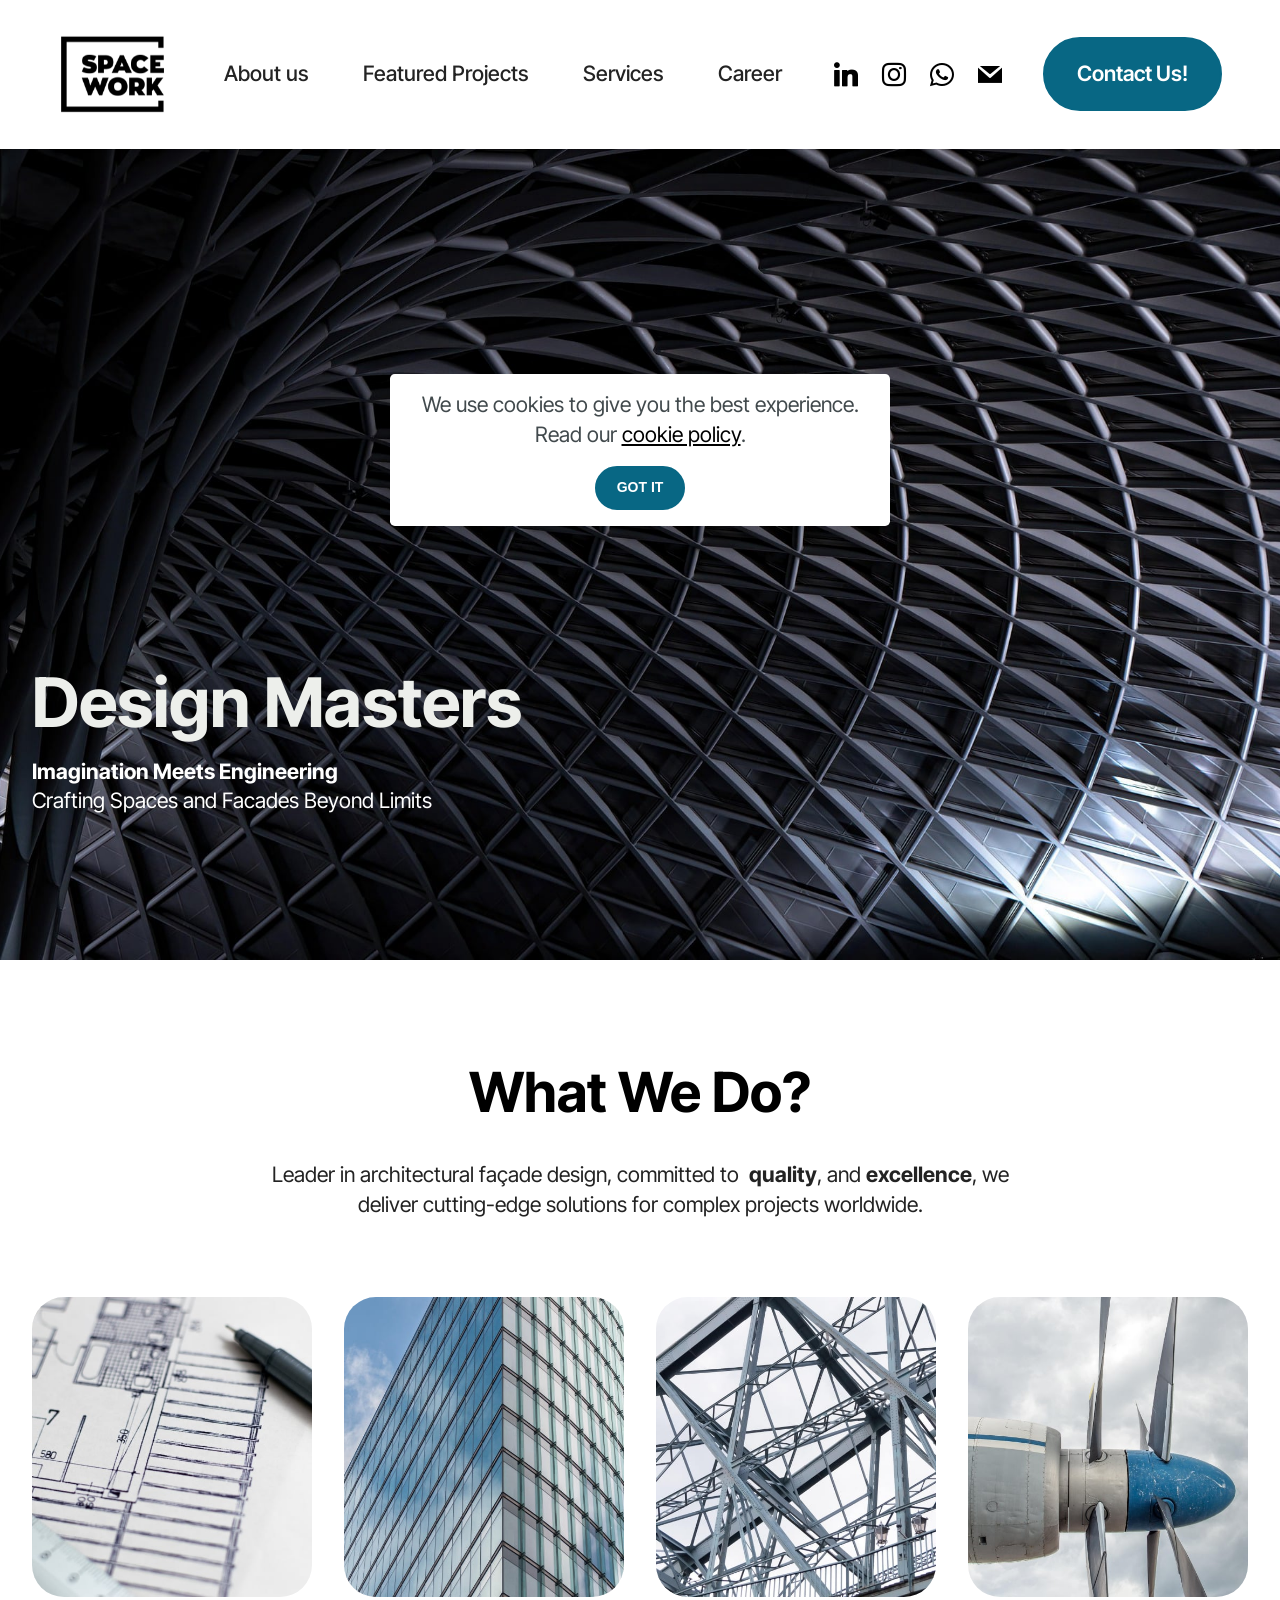
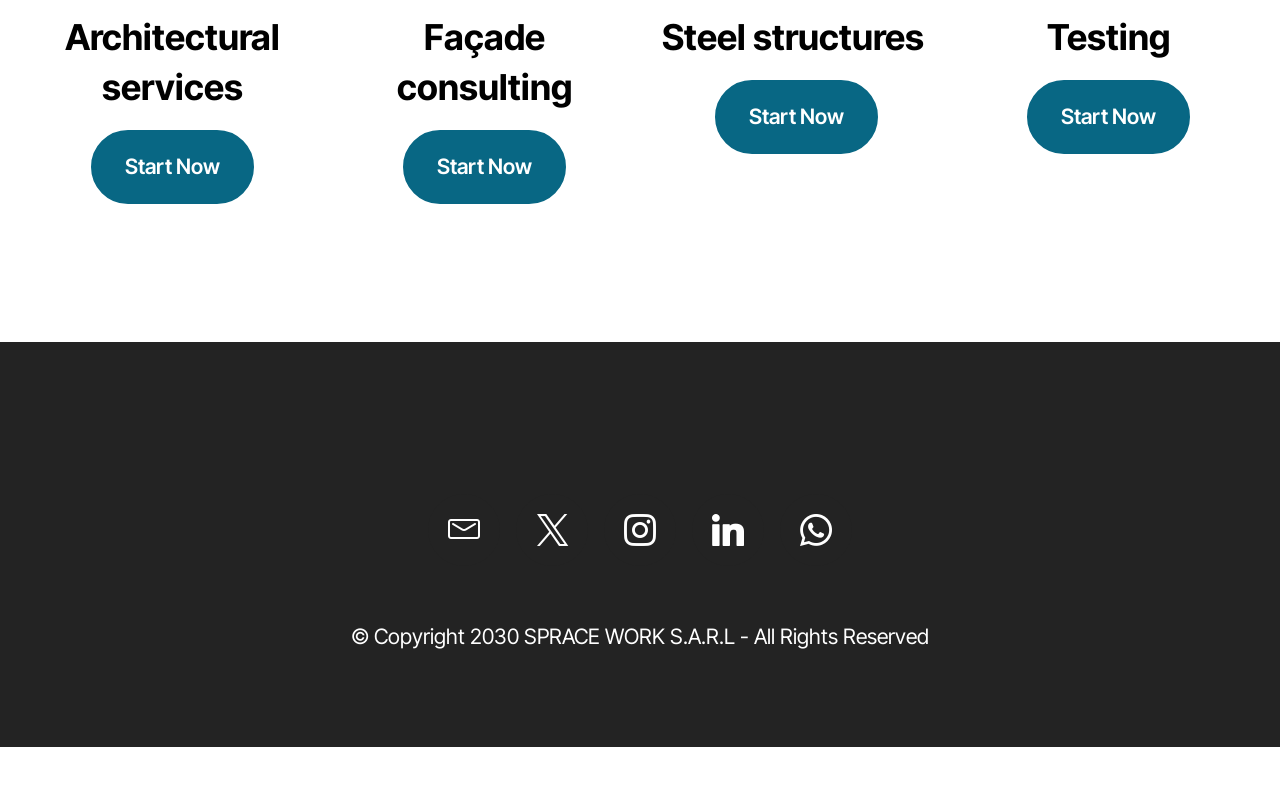
==== commit 7bcf6f2f: "create github pages" ====
--- a/index.html
+++ b/index.html
@@ -22,7 +22,7 @@
   <link rel="stylesheet" href="assets/theme/css/style.css">
   <link rel="preload" href="https://fonts.googleapis.com/css?family=Inter+Tight:100,200,300,400,500,600,700,800,900,100i,200i,300i,400i,500i,600i,700i,800i,900i&display=swap" as="style" onload="this.onload=null;this.rel='stylesheet'">
   <noscript><link rel="stylesheet" href="https://fonts.googleapis.com/css?family=Inter+Tight:100,200,300,400,500,600,700,800,900,100i,200i,300i,400i,500i,600i,700i,800i,900i&display=swap"></noscript>
-  <link rel="preload" as="style" href="assets/mobirise/css/mbr-additional.css?v=Y0Mg8O"><link rel="stylesheet" href="assets/mobirise/css/mbr-additional.css?v=Y0Mg8O" type="text/css">
+  <link rel="preload" as="style" href="assets/mobirise/css/mbr-additional.css?v=rVp2rL"><link rel="stylesheet" href="assets/mobirise/css/mbr-additional.css?v=rVp2rL" type="text/css">
 
   
   
@@ -53,7 +53,7 @@
             <div class="collapse navbar-collapse" id="navbarSupportedContent">
                 <ul class="navbar-nav nav-dropdown" data-app-modern-menu="true"><li class="nav-item"><a class="nav-link link text-black display-4" href="https://mobiri.se">
                             About us</a></li>
-                    <li class="nav-item"><a class="nav-link link text-black display-4" href="https://mobiri.se">Featured Projects</a></li><li class="nav-item"><a class="nav-link link text-black display-4" href="https://mobiri.se">
+                    <li class="nav-item"><a class="nav-link link text-black display-4" href="https://mobiri.se">Featured Projects</a></li><li class="nav-item"><a class="nav-link link text-black text-primary display-4" href="page3.html#top">
                             Services</a></li>
                     <li class="nav-item"><a class="nav-link link text-black text-primary display-4" href="page2.html#form03-24">Career</a>
                     </li></ul>
@@ -104,7 +104,7 @@
 				<div class="mbr-section-head">
 					<h4 class="mbr-section-title mbr-fonts-style align-center mb-0 display-2">
 						<strong>What We Do?</strong></h4>
-					<h5 class="mbr-section-subtitle mbr-fonts-style align-center mt-4 mb-0 display-7">Leader in architectural façade design, commitmed to&nbsp; <strong>quality</strong>, and <strong>excellence</strong>, we deliver cutting-edge solutions for complex projects worldwide.
+					<h5 class="mbr-section-subtitle mbr-fonts-style align-center mt-4 mb-0 display-7">Leader in architectural façade design, committed to&nbsp; <strong>quality</strong>, and <strong>excellence</strong>, we deliver cutting-edge solutions for complex projects worldwide.
 <div>
 </div><div><br></div></h5>
 				</div>
@@ -223,7 +223,7 @@
             </div>
         </div>
     </div>
-</section><section class="display-7" style="padding: 0;align-items: center;justify-content: center;flex-wrap: wrap;    align-content: center;display: flex;position: relative;height: 4rem;"><a href="https://mobiri.se/2898509" style="flex: 1 1;height: 4rem;position: absolute;width: 100%;z-index: 1;"><img alt="" style="height: 4rem;" src="[data-uri]"></a><p style="margin: 0;text-align: center;" class="display-7">&#8204;</p><a style="z-index:1" href="https://mobirise.com/builder/ai-website-maker.html">AI Website Maker</a></section><script src="assets/bootstrap/js/bootstrap.bundle.min.js"></script>  <script src="assets/web/assets/cookies-alert-plugin/cookies-alert-core.js"></script>  <script src="assets/web/assets/cookies-alert-plugin/cookies-alert-script.js"></script>  <script src="assets/smoothscroll/smooth-scroll.js"></script>  <script src="assets/ytplayer/index.js"></script>  <script src="assets/dropdown/js/navbar-dropdown.js"></script>  <script src="assets/theme/js/script.js"></script>  
+</section><section class="display-7" style="padding: 0;align-items: center;justify-content: center;flex-wrap: wrap;    align-content: center;display: flex;position: relative;height: 4rem;"><a href="https://mobiri.se/2898509" style="flex: 1 1;height: 4rem;position: absolute;width: 100%;z-index: 1;"><img alt="" style="height: 4rem;" src="[data-uri]"></a><p style="margin: 0;text-align: center;" class="display-7">&#8204;</p><a style="z-index:1" href="https://mobirise.com/offline-website-builder.html">Offline Website Creator</a></section><script src="assets/bootstrap/js/bootstrap.bundle.min.js"></script>  <script src="assets/web/assets/cookies-alert-plugin/cookies-alert-core.js"></script>  <script src="assets/web/assets/cookies-alert-plugin/cookies-alert-script.js"></script>  <script src="assets/smoothscroll/smooth-scroll.js"></script>  <script src="assets/ytplayer/index.js"></script>  <script src="assets/dropdown/js/navbar-dropdown.js"></script>  <script src="assets/theme/js/script.js"></script>  
   
   
 <div id="cookie-dialog" style="display: none;"><div id="cookiesdirective" style="background-color:rgba(255,255,255,1)"><div style="position: fixed; top: 0; right: 0; bottom: 0; left: 0; background-color: rgb(0, 0, 0); opacity: 0; z-index: 9999;"></div><div style="position: fixed; top: 0; right: 0; bottom: 0; left: 0; display: flex; align-items: center; z-index: 10000"><div class="cookie-wrapper" style="font-family: sans-serif;position: relative; width: 100%; max-width: 500px; margin-right: auto; margin-left: auto; padding: 1rem; text-align: center; border-radius: .3rem; box-shadow: 0 10px 40px 0 rgba(0,0,0,0.2); color:#424a4d; background:rgb(255, 255, 255);"><div class="mbr-text"><p class="display-7 accept-text">We use cookies to give you the best experience. Read our <a style='color: #000000; text-decoration: underline;' href='privacy.html'>cookie policy</a>.</p></div><div class="mbr-section-btn"><a class="btn btn-sm btn-primary" style="margin:0; background-color:#086784!important;color:#FFFFFF!important" id="impliedsubmit">GOT IT</a></div></div></div></div></div>
--- a/assets/mobirise/css/mbr-additional.css
+++ b/assets/mobirise/css/mbr-additional.css
@@ -1679,15 +1679,15 @@
     left: -1rem;
   }
 }
-.cid-uEeHZGOO9I {
-  padding-top: 8rem;
-  padding-bottom: 5rem;
-  background: #ffffff;
-}
-.cid-uEeHZGOO9I .mbr-fallback-image.disabled {
+.cid-uEi7OajEac {
+  padding-top: 7rem;
+  padding-bottom: 0rem;
+  background-color: #ffffff;
+}
+.cid-uEi7OajEac .mbr-fallback-image.disabled {
   display: none;
 }
-.cid-uEeHZGOO9I .mbr-fallback-image {
+.cid-uEi7OajEac .mbr-fallback-image {
   display: block;
   background-size: cover;
   background-position: center center;
@@ -1696,30 +1696,60 @@
   position: absolute;
   top: 0;
 }
-@media (max-width: 992px) {
-  .cid-uEeHZGOO9I .row .map-wrapper {
-    margin-top: 2rem;
-  }
-}
-@media (max-width: 767px) {
-  .cid-uEeHZGOO9I .row .map-wrapper {
-    margin-top: 1rem;
-  }
-}
-.cid-uEeHZGOO9I .google-map {
+.cid-uEi7OajEac .image-wrapper {
+  display: flex;
+  align-items: center;
+}
+.cid-uEi7OajEac .card-wrapper {
+  margin-bottom: 2rem;
+  display: flex;
+  border-radius: 4px;
+  background: #edefeb;
+}
+@media (max-width: 991px) {
+  .cid-uEi7OajEac .card-wrapper {
+    padding: 1rem 2rem;
+  }
+}
+@media (min-width: 992px) {
+  .cid-uEi7OajEac .card-wrapper {
+    padding: 2rem 4rem;
+  }
+}
+.cid-uEi7OajEac .mbr-iconfont {
+  font-size: 3rem;
+  padding-right: 1.5rem;
+  color: #086784;
+}
+.cid-uEi7OajEac .mbr-section-title {
+  color: #232323;
+}
+.cid-uEiaoDLhxZ {
+  padding-top: 5rem;
+  padding-bottom: 5rem;
+  background: #ffffff;
+}
+.cid-uEiaoDLhxZ .mbr-fallback-image.disabled {
+  display: none;
+}
+.cid-uEiaoDLhxZ .mbr-fallback-image {
+  display: block;
+  background-size: cover;
+  background-position: center center;
+  width: 100%;
   height: 100%;
+  position: absolute;
+  top: 0;
+}
+.cid-uEiaoDLhxZ .google-map {
+  height: 30rem;
   position: relative;
 }
-.cid-uEeHZGOO9I .google-map iframe {
+.cid-uEiaoDLhxZ .google-map iframe {
   height: 100%;
   width: 100%;
 }
-@media (max-width: 992px) {
-  .cid-uEeHZGOO9I .google-map iframe {
-    min-height: 350px;
-  }
-}
-.cid-uEeHZGOO9I .google-map [data-state-details] {
+.cid-uEiaoDLhxZ .google-map [data-state-details] {
   color: #6b6763;
   height: 1.5em;
   margin-top: -0.75em;
@@ -1730,33 +1760,11 @@
   top: 50%;
   width: 100%;
 }
-.cid-uEeHZGOO9I .google-map[data-state] {
+.cid-uEiaoDLhxZ .google-map[data-state] {
   background: #e9e5dc;
 }
-.cid-uEeHZGOO9I .google-map[data-state="loading"] [data-state-details] {
+.cid-uEiaoDLhxZ .google-map[data-state="loading"] [data-state-details] {
   display: none;
-}
-.cid-uEeHZGOO9I .card-wrapper {
-  padding: 2.25rem;
-  background: #edefeb;
-}
-@media (min-width: 992px) and (max-width: 1200px) {
-  .cid-uEeHZGOO9I .card-wrapper {
-    padding: 1.5rem;
-  }
-}
-@media (max-width: 767px) {
-  .cid-uEeHZGOO9I .card-wrapper {
-    padding: 2rem 1.5rem;
-  }
-}
-.cid-uEeHZGOO9I ul {
-  list-style-type: none;
-  padding: 0;
-  margin: 0;
-}
-.cid-uEeHZGOO9I .content-head {
-  max-width: 800px;
 }
 .cid-uEdNllm0ke {
   padding-top: 6rem;
--- a/assets/mobirise/css/mbr-additional.css
+++ b/assets/mobirise/css/mbr-additional.css
@@ -1679,15 +1679,15 @@
     left: -1rem;
   }
 }
-.cid-uEeHZGOO9I {
-  padding-top: 8rem;
-  padding-bottom: 5rem;
-  background: #ffffff;
-}
-.cid-uEeHZGOO9I .mbr-fallback-image.disabled {
+.cid-uEi7OajEac {
+  padding-top: 7rem;
+  padding-bottom: 0rem;
+  background-color: #ffffff;
+}
+.cid-uEi7OajEac .mbr-fallback-image.disabled {
   display: none;
 }
-.cid-uEeHZGOO9I .mbr-fallback-image {
+.cid-uEi7OajEac .mbr-fallback-image {
   display: block;
   background-size: cover;
   background-position: center center;
@@ -1696,30 +1696,60 @@
   position: absolute;
   top: 0;
 }
-@media (max-width: 992px) {
-  .cid-uEeHZGOO9I .row .map-wrapper {
-    margin-top: 2rem;
-  }
-}
-@media (max-width: 767px) {
-  .cid-uEeHZGOO9I .row .map-wrapper {
-    margin-top: 1rem;
-  }
-}
-.cid-uEeHZGOO9I .google-map {
+.cid-uEi7OajEac .image-wrapper {
+  display: flex;
+  align-items: center;
+}
+.cid-uEi7OajEac .card-wrapper {
+  margin-bottom: 2rem;
+  display: flex;
+  border-radius: 4px;
+  background: #edefeb;
+}
+@media (max-width: 991px) {
+  .cid-uEi7OajEac .card-wrapper {
+    padding: 1rem 2rem;
+  }
+}
+@media (min-width: 992px) {
+  .cid-uEi7OajEac .card-wrapper {
+    padding: 2rem 4rem;
+  }
+}
+.cid-uEi7OajEac .mbr-iconfont {
+  font-size: 3rem;
+  padding-right: 1.5rem;
+  color: #086784;
+}
+.cid-uEi7OajEac .mbr-section-title {
+  color: #232323;
+}
+.cid-uEiaoDLhxZ {
+  padding-top: 5rem;
+  padding-bottom: 5rem;
+  background: #ffffff;
+}
+.cid-uEiaoDLhxZ .mbr-fallback-image.disabled {
+  display: none;
+}
+.cid-uEiaoDLhxZ .mbr-fallback-image {
+  display: block;
+  background-size: cover;
+  background-position: center center;
+  width: 100%;
   height: 100%;
+  position: absolute;
+  top: 0;
+}
+.cid-uEiaoDLhxZ .google-map {
+  height: 30rem;
   position: relative;
 }
-.cid-uEeHZGOO9I .google-map iframe {
+.cid-uEiaoDLhxZ .google-map iframe {
   height: 100%;
   width: 100%;
 }
-@media (max-width: 992px) {
-  .cid-uEeHZGOO9I .google-map iframe {
-    min-height: 350px;
-  }
-}
-.cid-uEeHZGOO9I .google-map [data-state-details] {
+.cid-uEiaoDLhxZ .google-map [data-state-details] {
   color: #6b6763;
   height: 1.5em;
   margin-top: -0.75em;
@@ -1730,33 +1760,11 @@
   top: 50%;
   width: 100%;
 }
-.cid-uEeHZGOO9I .google-map[data-state] {
+.cid-uEiaoDLhxZ .google-map[data-state] {
   background: #e9e5dc;
 }
-.cid-uEeHZGOO9I .google-map[data-state="loading"] [data-state-details] {
+.cid-uEiaoDLhxZ .google-map[data-state="loading"] [data-state-details] {
   display: none;
-}
-.cid-uEeHZGOO9I .card-wrapper {
-  padding: 2.25rem;
-  background: #edefeb;
-}
-@media (min-width: 992px) and (max-width: 1200px) {
-  .cid-uEeHZGOO9I .card-wrapper {
-    padding: 1.5rem;
-  }
-}
-@media (max-width: 767px) {
-  .cid-uEeHZGOO9I .card-wrapper {
-    padding: 2rem 1.5rem;
-  }
-}
-.cid-uEeHZGOO9I ul {
-  list-style-type: none;
-  padding: 0;
-  margin: 0;
-}
-.cid-uEeHZGOO9I .content-head {
-  max-width: 800px;
 }
 .cid-uEdNllm0ke {
   padding-top: 6rem;
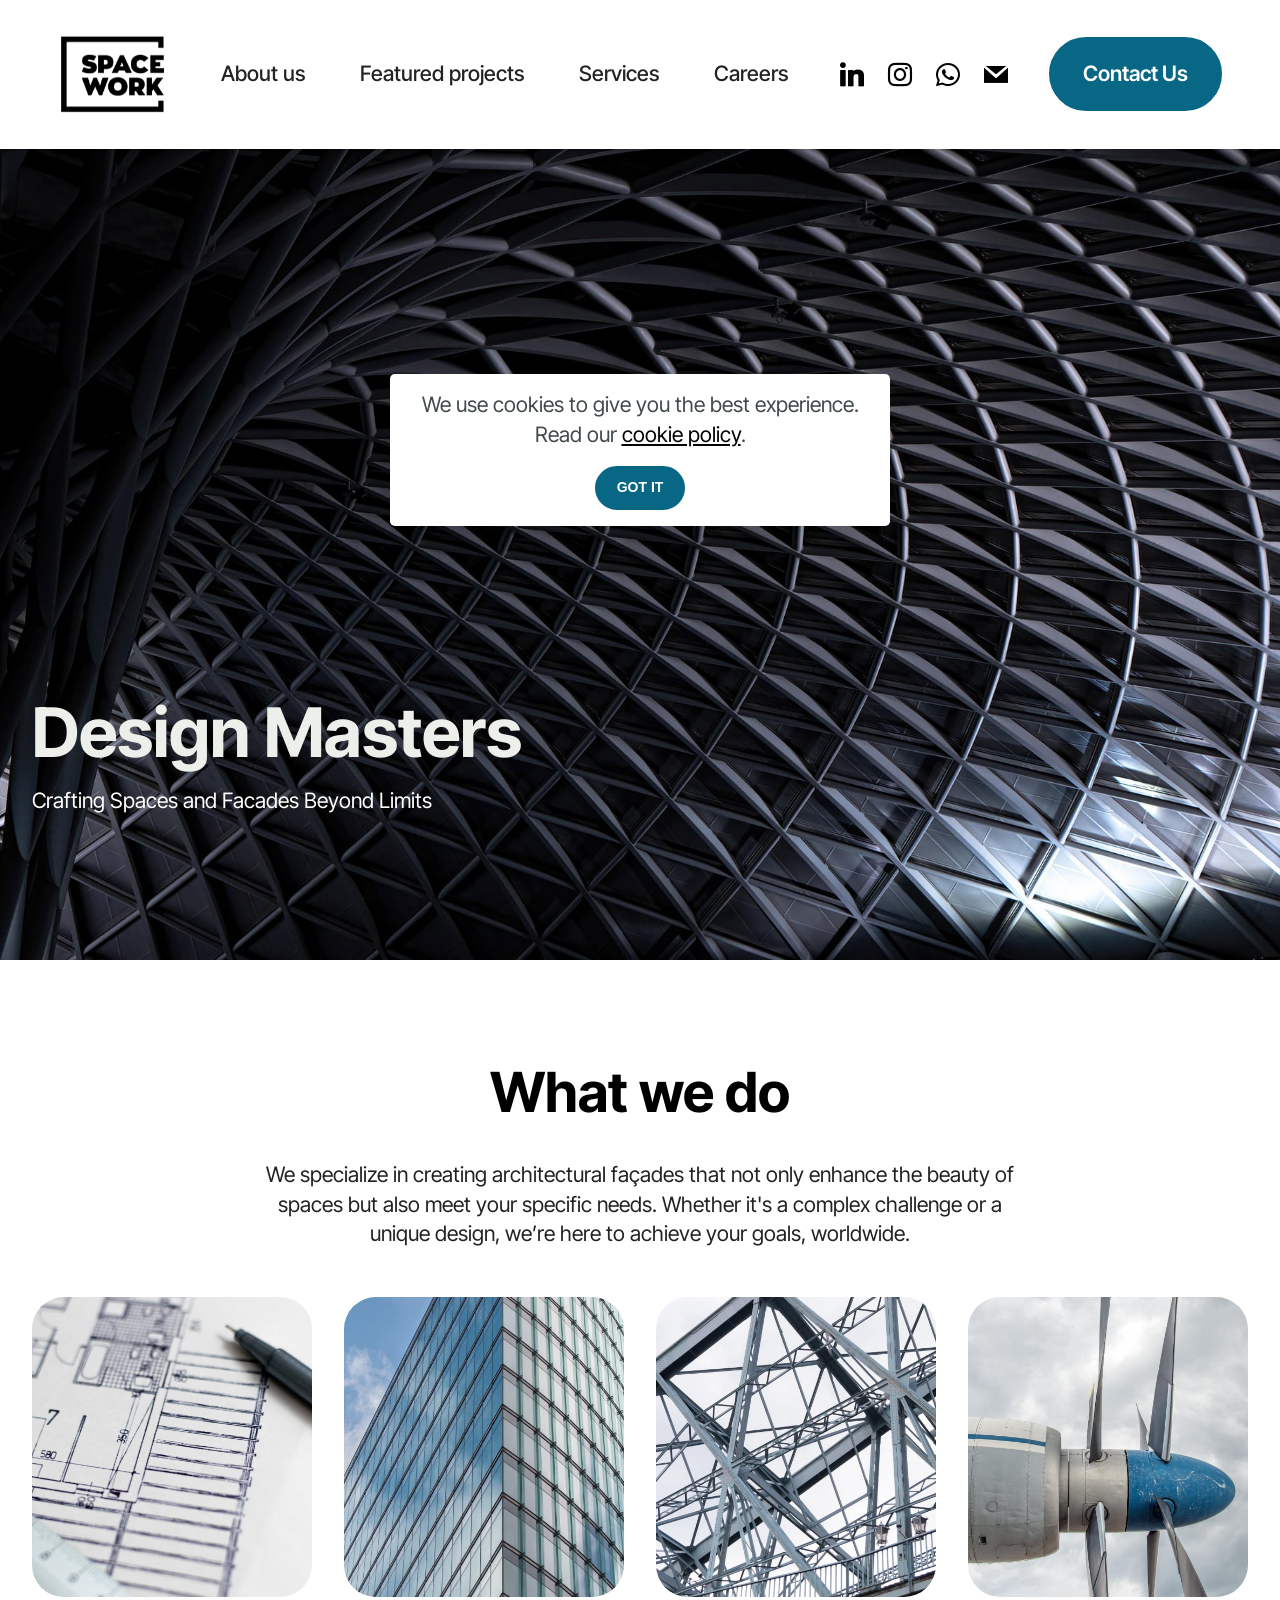
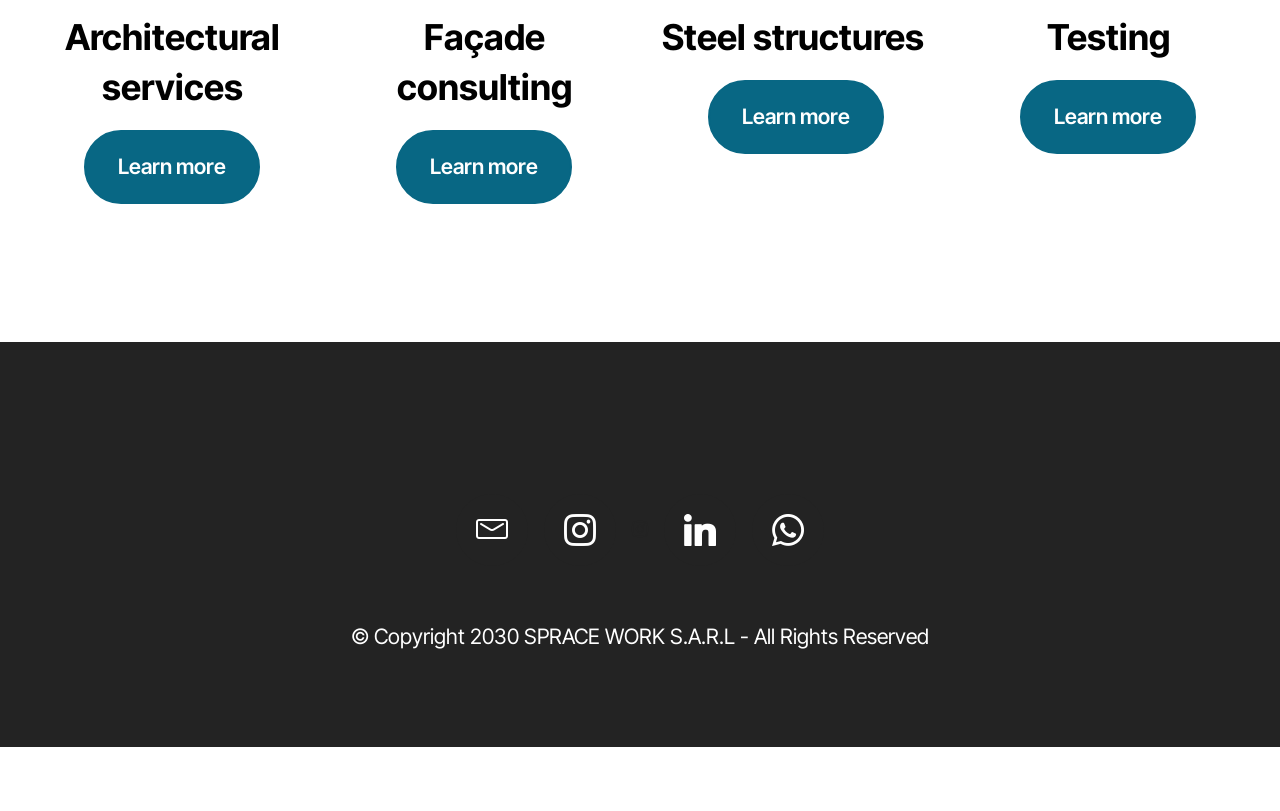
==== commit 05cc6fd0: "create github pages" ====
--- a/index.html
+++ b/index.html
@@ -22,7 +22,7 @@
   <link rel="stylesheet" href="assets/theme/css/style.css">
   <link rel="preload" href="https://fonts.googleapis.com/css?family=Inter+Tight:100,200,300,400,500,600,700,800,900,100i,200i,300i,400i,500i,600i,700i,800i,900i&display=swap" as="style" onload="this.onload=null;this.rel='stylesheet'">
   <noscript><link rel="stylesheet" href="https://fonts.googleapis.com/css?family=Inter+Tight:100,200,300,400,500,600,700,800,900,100i,200i,300i,400i,500i,600i,700i,800i,900i&display=swap"></noscript>
-  <link rel="preload" as="style" href="assets/mobirise/css/mbr-additional.css?v=rVp2rL"><link rel="stylesheet" href="assets/mobirise/css/mbr-additional.css?v=rVp2rL" type="text/css">
+  <link rel="preload" as="style" href="assets/mobirise/css/mbr-additional.css?v=4kZ2yJ"><link rel="stylesheet" href="assets/mobirise/css/mbr-additional.css?v=4kZ2yJ" type="text/css">
 
   
   
@@ -51,14 +51,14 @@
                 </div>
             </button>
             <div class="collapse navbar-collapse" id="navbarSupportedContent">
-                <ul class="navbar-nav nav-dropdown" data-app-modern-menu="true"><li class="nav-item"><a class="nav-link link text-black display-4" href="https://mobiri.se">
+                <ul class="navbar-nav nav-dropdown" data-app-modern-menu="true"><li class="nav-item"><a class="nav-link link text-black text-primary display-4" href="Coming_soon.html#article02-2g">
                             About us</a></li>
-                    <li class="nav-item"><a class="nav-link link text-black display-4" href="https://mobiri.se">Featured Projects</a></li><li class="nav-item"><a class="nav-link link text-black text-primary display-4" href="page3.html#top">
+                    <li class="nav-item"><a class="nav-link link text-black text-primary display-4" href="Coming_soon.html#article02-2g">Featured projects</a></li><li class="nav-item"><a class="nav-link link text-black text-primary display-4" href="Coming_soon.html#article02-2g">
                             Services</a></li>
-                    <li class="nav-item"><a class="nav-link link text-black text-primary display-4" href="page2.html#form03-24">Career</a>
+                    <li class="nav-item"><a class="nav-link link text-black text-primary display-4" href="page2.html#form03-24">Careers</a>
                     </li></ul>
                 <div class="icons-menu">
-                    <a class="iconfont-wrapper" href="https://mobiri.se" target="_blank">
+                    <a class="iconfont-wrapper" href="https://www.linkedin.com/company/spacework-ai" target="_blank">
                         <span class="p-2 mbr-iconfont socicon-linkedin socicon"></span>
                     </a>
                     <a class="iconfont-wrapper" href="https://instagram.com/spacework.ai" target="_blank">
@@ -71,7 +71,7 @@
                         <span class="p-2 mbr-iconfont socicon-mail socicon"></span>
                     </a>
                 </div>
-                <div class="navbar-buttons mbr-section-btn"><a class="btn btn-warning display-4" href="page1.html#contacts02-21">Contact Us!</a></div>
+                <div class="navbar-buttons mbr-section-btn"><a class="btn btn-warning display-4" href="page1.html#contacts02-21">Contact Us</a></div>
             </div>
         </div>
     </nav>
@@ -86,7 +86,7 @@
             <div class="content-wrap">
                 <h1 class="mbr-section-title mbr-fonts-style mbr-white mb-3 display-1"><strong>Design Masters&nbsp;</strong></h1>
                 
-                <p class="mbr-fonts-style mbr-text mbr-white mb-3 display-7"><strong>Imagination Meets Engineering</strong><br>Crafting Spaces and Facades Beyond Limits
+                <p class="mbr-fonts-style mbr-text mbr-white mb-3 display-7">Crafting Spaces and Facades Beyond Limits
                 </p>
 
                 
@@ -102,11 +102,8 @@
 		<div class="row justify-content-center mb-5">
 			<div class="col-12 content-head">
 				<div class="mbr-section-head">
-					<h4 class="mbr-section-title mbr-fonts-style align-center mb-0 display-2">
-						<strong>What We Do?</strong></h4>
-					<h5 class="mbr-section-subtitle mbr-fonts-style align-center mt-4 mb-0 display-7">Leader in architectural façade design, committed to&nbsp; <strong>quality</strong>, and <strong>excellence</strong>, we deliver cutting-edge solutions for complex projects worldwide.
-<div>
-</div><div><br></div></h5>
+					<h4 class="mbr-section-title mbr-fonts-style align-center mb-0 display-2"><strong>What we do</strong></h4>
+					<h5 class="mbr-section-subtitle mbr-fonts-style align-center mt-4 mb-0 display-7"><div>We specialize in creating architectural façades that not only enhance the beauty of spaces but also meet your specific needs. Whether it's a complex challenge or a unique design, we’re here to achieve your goals, worldwide.</div></h5>
 				</div>
 			</div>
 		</div>
@@ -119,9 +116,7 @@
 					<div class="item-content align-left">
 						<h5 class="item-title mbr-fonts-style mt-0 mb-2 display-5"><strong>Architectural services</strong></h5>
 						
-						<div class="mbr-section-btn item-footer">
-						<a href="" class="btn item-btn btn-primary display-7">Start Now</a>
-					</div>
+						<div class="mbr-section-btn item-footer"><a href="Coming_soon.html#article02-2g" class="btn item-btn btn-primary display-7">Learn more</a></div>
 					</div>
 				</div>
 			</div>
@@ -133,9 +128,7 @@
 					<div class="item-content align-left">
 						<h5 class="item-title mbr-fonts-style mb-2 mt-0 display-5"><strong>Façade consulting</strong></h5>
 						
-						<div class="mbr-section-btn item-footer">
-						<a href="" class="btn item-btn btn-primary display-7">Start Now</a>
-					</div>
+						<div class="mbr-section-btn item-footer"><a href="Coming_soon.html#article02-2g" class="btn item-btn btn-primary display-7">Learn more</a></div>
 					</div>
 				</div>
 			</div>
@@ -147,9 +140,7 @@
 					<div class="item-content align-left">
 						<h5 class="item-title mbr-fonts-style mb-2 mt-0 display-5"><strong>Steel structures&nbsp;</strong></h5>
 						
-						<div class="mbr-section-btn item-footer">
-						<a href="" class="btn item-btn btn-primary display-7">Start Now</a>
-					</div>
+						<div class="mbr-section-btn item-footer"><a href="Coming_soon.html#article02-2g" class="btn item-btn btn-primary display-7">Learn more</a></div>
 					</div>
 				</div>
 			</div><div class="item features-image col-12 col-md-6 col-lg-3">
@@ -160,9 +151,7 @@
 					<div class="item-content align-left">
 						<h5 class="item-title mbr-fonts-style mb-2 mt-0 display-5"><strong>Testing</strong></h5>
 						
-						<div class="mbr-section-btn item-footer">
-						<a href="" class="btn item-btn btn-primary display-7">Start Now</a>
-					</div>
+						<div class="mbr-section-btn item-footer"><a href="Coming_soon.html#article02-2g" class="btn item-btn btn-primary display-7">Learn more</a></div>
 					</div>
 				</div>
 			</div>
@@ -190,27 +179,27 @@
             <div class="col-12 mt-4">
                 <div class="social-row">
                     <div class="soc-item">
-                        <a href="https://mobiri.se/" target="_blank">
+                        <a href="mailto:info@spacework.ai">
                             <span class="mbr-iconfont display-7 mbrib-letter"></span>
                         </a>
                     </div>
                     <div class="soc-item">
-                        <a href="https://mobiri.se/" target="_blank">
-                            <span class="mbr-iconfont socicon-twitter socicon"></span>
-                        </a>
-                    </div>
-                    <div class="soc-item">
-                        <a href="https://mobiri.se/" target="_blank">
+                        <a href="Home.html#top" target="_blank">
                             <span class="mbr-iconfont socicon-instagram socicon"></span>
                         </a>
                     </div>
                     <div class="soc-item">
-                        <a href="https://mobiri.se/" target="_blank">
-                            <span class="mbr-iconfont socicon socicon-linkedin"></span>
-                        </a>
-                    </div>
-                    <div class="soc-item">
-                        <a href="https://mobiri.se/" target="_blank">
+                        
+                            <span class="mbr-iconfont socicon-instagram socicon"></span>
+                        
+                    </div>
+                    <div class="soc-item">
+                        <a href="https://www.linkedin.com/company/spacework-ai" target="_blank">
+                            <span class="mbr-iconfont socicon-linkedin socicon"></span>
+                        </a>
+                    </div>
+                    <div class="soc-item">
+                        <a href="tel:96171555711">
                             <span class="mbr-iconfont socicon-whatsapp socicon"></span>
                         </a>
                     </div>
@@ -223,7 +212,7 @@
             </div>
         </div>
     </div>
-</section><section class="display-7" style="padding: 0;align-items: center;justify-content: center;flex-wrap: wrap;    align-content: center;display: flex;position: relative;height: 4rem;"><a href="https://mobiri.se/2898509" style="flex: 1 1;height: 4rem;position: absolute;width: 100%;z-index: 1;"><img alt="" style="height: 4rem;" src="[data-uri]"></a><p style="margin: 0;text-align: center;" class="display-7">&#8204;</p><a style="z-index:1" href="https://mobirise.com/offline-website-builder.html">Offline Website Creator</a></section><script src="assets/bootstrap/js/bootstrap.bundle.min.js"></script>  <script src="assets/web/assets/cookies-alert-plugin/cookies-alert-core.js"></script>  <script src="assets/web/assets/cookies-alert-plugin/cookies-alert-script.js"></script>  <script src="assets/smoothscroll/smooth-scroll.js"></script>  <script src="assets/ytplayer/index.js"></script>  <script src="assets/dropdown/js/navbar-dropdown.js"></script>  <script src="assets/theme/js/script.js"></script>  
+</section><section class="display-7" style="padding: 0;align-items: center;justify-content: center;flex-wrap: wrap;    align-content: center;display: flex;position: relative;height: 4rem;"><a href="https://mobiri.se/2898509" style="flex: 1 1;height: 4rem;position: absolute;width: 100%;z-index: 1;"><img alt="" style="height: 4rem;" src="[data-uri]"></a><p style="margin: 0;text-align: center;" class="display-7">&#8204;</p><a style="z-index:1" href="https://mobirise.com/builder/no-code-website-builder.html">No Code Website Builder</a></section><script src="assets/bootstrap/js/bootstrap.bundle.min.js"></script>  <script src="assets/web/assets/cookies-alert-plugin/cookies-alert-core.js"></script>  <script src="assets/web/assets/cookies-alert-plugin/cookies-alert-script.js"></script>  <script src="assets/smoothscroll/smooth-scroll.js"></script>  <script src="assets/ytplayer/index.js"></script>  <script src="assets/dropdown/js/navbar-dropdown.js"></script>  <script src="assets/theme/js/script.js"></script>  
   
   
 <div id="cookie-dialog" style="display: none;"><div id="cookiesdirective" style="background-color:rgba(255,255,255,1)"><div style="position: fixed; top: 0; right: 0; bottom: 0; left: 0; background-color: rgb(0, 0, 0); opacity: 0; z-index: 9999;"></div><div style="position: fixed; top: 0; right: 0; bottom: 0; left: 0; display: flex; align-items: center; z-index: 10000"><div class="cookie-wrapper" style="font-family: sans-serif;position: relative; width: 100%; max-width: 500px; margin-right: auto; margin-left: auto; padding: 1rem; text-align: center; border-radius: .3rem; box-shadow: 0 10px 40px 0 rgba(0,0,0,0.2); color:#424a4d; background:rgb(255, 255, 255);"><div class="mbr-text"><p class="display-7 accept-text">We use cookies to give you the best experience. Read our <a style='color: #000000; text-decoration: underline;' href='privacy.html'>cookie policy</a>.</p></div><div class="mbr-section-btn"><a class="btn btn-sm btn-primary" style="margin:0; background-color:#086784!important;color:#FFFFFF!important" id="impliedsubmit">GOT IT</a></div></div></div></div></div>
--- a/assets/mobirise/css/mbr-additional.css
+++ b/assets/mobirise/css/mbr-additional.css
@@ -1147,107 +1147,62 @@
     left: -1rem;
   }
 }
-.cid-uEdCLBY7hx {
-  display: flex;
-  background-image: url("../../../assets/images/mbr-1-1920x1280.webp");
-}
-.cid-uEdCLBY7hx .mbr-overlay {
-  background-color: #0c2c68;
-  opacity: 0;
-}
-.cid-uEdCLBY7hx .content-wrap {
-  padding: 5rem 1rem;
-}
-@media (min-width: 768px) {
-  .cid-uEdCLBY7hx {
-    align-items: flex-end;
-  }
-  .cid-uEdCLBY7hx .row {
-    justify-content: flex-start;
-  }
-  .cid-uEdCLBY7hx .content-wrap {
-    width: 51%;
-  }
-}
-@media (max-width: 991px) and (min-width: 768px) {
-  .cid-uEdCLBY7hx .content-wrap {
-    min-width: 50%;
-  }
-}
-@media (max-width: 767px) {
-  .cid-uEdCLBY7hx {
-    -webkit-align-items: center;
-    align-items: center;
-  }
-  .cid-uEdCLBY7hx .mbr-row {
-    -webkit-justify-content: center;
-    justify-content: center;
-  }
-  .cid-uEdCLBY7hx .content-wrap {
-    width: 100%;
-  }
-}
-.cid-uEdCLBY7hx .mbr-section-title {
-  text-align: left;
-  color: #edefeb;
-}
-.cid-uEdCLBY7hx .mbr-text,
-.cid-uEdCLBY7hx .mbr-section-btn {
-  color: #ffffff;
-}
-.cid-uEdOVaZNpA {
-  padding-top: 6rem;
-  padding-bottom: 6rem;
-  background-color: #ffffff;
-}
-.cid-uEdOVaZNpA .item-subtitle {
-  line-height: 1.2;
-  color: #232323;
-  text-align: center;
-}
-.cid-uEdOVaZNpA img,
-.cid-uEdOVaZNpA .item-img {
+.cid-uEeODXBwes {
+  padding-top: 5rem;
+  padding-bottom: 5rem;
+  background-color: #edefeb;
+}
+.cid-uEeODXBwes .mbr-fallback-image.disabled {
+  display: none;
+}
+.cid-uEeODXBwes .mbr-fallback-image {
+  display: block;
+  background-size: cover;
+  background-position: center center;
   width: 100%;
   height: 100%;
-  height: 300px;
-  object-fit: cover;
-}
-.cid-uEdOVaZNpA .item:focus,
-.cid-uEdOVaZNpA span:focus {
-  outline: none;
-}
-.cid-uEdOVaZNpA .item {
-  margin-bottom: 2rem;
+  position: absolute;
+  top: 0;
+}
+.cid-uEeODXBwes .card-wrapper {
+  background: #ffffff;
 }
 @media (max-width: 767px) {
-  .cid-uEdOVaZNpA .item {
-    margin-bottom: 1rem;
-  }
-}
-.cid-uEdOVaZNpA .item-wrapper {
-  position: relative;
-  border-radius: 4px;
-  height: 100%;
-  display: flex;
-  flex-flow: column nowrap;
-}
-.cid-uEdOVaZNpA .mbr-section-title {
+  .cid-uEeODXBwes .card-wrapper {
+    padding: 2rem 1.5rem;
+  }
+}
+@media (min-width: 768px) and (max-width: 991px) {
+  .cid-uEeODXBwes .card-wrapper {
+    padding: 2.25rem;
+  }
+}
+@media (min-width: 992px) {
+  .cid-uEeODXBwes .card-wrapper {
+    padding: 4rem;
+  }
+}
+.cid-uEeODXBwes .mbr-text,
+.cid-uEeODXBwes .mbr-section-btn {
   color: #000000;
-}
-.cid-uEdOVaZNpA .mbr-text,
-.cid-uEdOVaZNpA .mbr-section-btn {
-  color: #232323;
+  text-align: left;
+}
+.cid-uEeODXBwes .card-title,
+.cid-uEeODXBwes .card-box {
   text-align: center;
-}
-.cid-uEdOVaZNpA .item-title {
   color: #000000;
+}
+.cid-uEeODXBwes .mbr-card-title {
+  text-align: left;
+}
+.cid-uEeODXBwes .mbr-card-subtitle {
+  text-align: left;
+}
+.cid-uEeODXBwes .mbr-text {
+  text-align: left;
+}
+.cid-uEeODXBwes .mbr-section-subtitle {
   text-align: center;
-}
-.cid-uEdOVaZNpA .content-head {
-  max-width: 800px;
-}
-.cid-uEdOVaZNpA .mbr-section-subtitle {
-  color: #232323;
 }
 .cid-uEdNllm0ke {
   padding-top: 6rem;
@@ -1679,15 +1634,15 @@
     left: -1rem;
   }
 }
-.cid-uEi7OajEac {
-  padding-top: 7rem;
-  padding-bottom: 0rem;
+.cid-uEk2DI5iao {
+  padding-top: 8rem;
+  padding-bottom: 8rem;
   background-color: #ffffff;
 }
-.cid-uEi7OajEac .mbr-fallback-image.disabled {
+.cid-uEk2DI5iao .mbr-fallback-image.disabled {
   display: none;
 }
-.cid-uEi7OajEac .mbr-fallback-image {
+.cid-uEk2DI5iao .mbr-fallback-image {
   display: block;
   background-size: cover;
   background-position: center center;
@@ -1696,75 +1651,30 @@
   position: absolute;
   top: 0;
 }
-.cid-uEi7OajEac .image-wrapper {
-  display: flex;
+@media (max-width: 991px) {
+  .cid-uEk2DI5iao .image-wrapper {
+    margin-bottom: 1rem;
+  }
+}
+.cid-uEk2DI5iao .row {
   align-items: center;
 }
-.cid-uEi7OajEac .card-wrapper {
-  margin-bottom: 2rem;
-  display: flex;
-  border-radius: 4px;
-  background: #edefeb;
-}
 @media (max-width: 991px) {
-  .cid-uEi7OajEac .card-wrapper {
-    padding: 1rem 2rem;
+  .cid-uEk2DI5iao .image-wrapper {
+    padding: 1rem;
   }
 }
 @media (min-width: 992px) {
-  .cid-uEi7OajEac .card-wrapper {
-    padding: 2rem 4rem;
-  }
-}
-.cid-uEi7OajEac .mbr-iconfont {
-  font-size: 3rem;
-  padding-right: 1.5rem;
-  color: #086784;
-}
-.cid-uEi7OajEac .mbr-section-title {
-  color: #232323;
-}
-.cid-uEiaoDLhxZ {
-  padding-top: 5rem;
-  padding-bottom: 5rem;
-  background: #ffffff;
-}
-.cid-uEiaoDLhxZ .mbr-fallback-image.disabled {
-  display: none;
-}
-.cid-uEiaoDLhxZ .mbr-fallback-image {
-  display: block;
-  background-size: cover;
-  background-position: center center;
-  width: 100%;
-  height: 100%;
-  position: absolute;
-  top: 0;
-}
-.cid-uEiaoDLhxZ .google-map {
-  height: 30rem;
-  position: relative;
-}
-.cid-uEiaoDLhxZ .google-map iframe {
-  height: 100%;
-  width: 100%;
-}
-.cid-uEiaoDLhxZ .google-map [data-state-details] {
-  color: #6b6763;
-  height: 1.5em;
-  margin-top: -0.75em;
-  padding-left: 1.25rem;
-  padding-right: 1.25rem;
-  position: absolute;
-  text-align: center;
-  top: 50%;
-  width: 100%;
-}
-.cid-uEiaoDLhxZ .google-map[data-state] {
-  background: #e9e5dc;
-}
-.cid-uEiaoDLhxZ .google-map[data-state="loading"] [data-state-details] {
-  display: none;
+  .cid-uEk2DI5iao .text-wrapper {
+    padding: 0 2rem;
+  }
+}
+.cid-uEk2DI5iao .mbr-section-title {
+  color: #000000;
+}
+.cid-uEk2DI5iao .mbr-text,
+.cid-uEk2DI5iao .mbr-section-btn {
+  color: #000000;
 }
 .cid-uEdNllm0ke {
   padding-top: 6rem;
@@ -2659,15 +2569,15 @@
     left: -1rem;
   }
 }
-.cid-uEeODXBwes {
-  padding-top: 5rem;
-  padding-bottom: 5rem;
-  background-color: #edefeb;
-}
-.cid-uEeODXBwes .mbr-fallback-image.disabled {
+.cid-uEi7OajEac {
+  padding-top: 7rem;
+  padding-bottom: 0rem;
+  background-color: #ffffff;
+}
+.cid-uEi7OajEac .mbr-fallback-image.disabled {
   display: none;
 }
-.cid-uEeODXBwes .mbr-fallback-image {
+.cid-uEi7OajEac .mbr-fallback-image {
   display: block;
   background-size: cover;
   background-position: center center;
@@ -2676,45 +2586,75 @@
   position: absolute;
   top: 0;
 }
-.cid-uEeODXBwes .card-wrapper {
+.cid-uEi7OajEac .image-wrapper {
+  display: flex;
+  align-items: center;
+}
+.cid-uEi7OajEac .card-wrapper {
+  margin-bottom: 2rem;
+  display: flex;
+  border-radius: 4px;
+  background: #edefeb;
+}
+@media (max-width: 991px) {
+  .cid-uEi7OajEac .card-wrapper {
+    padding: 1rem 2rem;
+  }
+}
+@media (min-width: 992px) {
+  .cid-uEi7OajEac .card-wrapper {
+    padding: 2rem 4rem;
+  }
+}
+.cid-uEi7OajEac .mbr-iconfont {
+  font-size: 3rem;
+  padding-right: 1.5rem;
+  color: #086784;
+}
+.cid-uEi7OajEac .mbr-section-title {
+  color: #232323;
+}
+.cid-uEiaoDLhxZ {
+  padding-top: 5rem;
+  padding-bottom: 5rem;
   background: #ffffff;
 }
-@media (max-width: 767px) {
-  .cid-uEeODXBwes .card-wrapper {
-    padding: 2rem 1.5rem;
-  }
-}
-@media (min-width: 768px) and (max-width: 991px) {
-  .cid-uEeODXBwes .card-wrapper {
-    padding: 2.25rem;
-  }
-}
-@media (min-width: 992px) {
-  .cid-uEeODXBwes .card-wrapper {
-    padding: 4rem;
-  }
-}
-.cid-uEeODXBwes .mbr-text,
-.cid-uEeODXBwes .mbr-section-btn {
-  color: #000000;
-  text-align: left;
-}
-.cid-uEeODXBwes .card-title,
-.cid-uEeODXBwes .card-box {
+.cid-uEiaoDLhxZ .mbr-fallback-image.disabled {
+  display: none;
+}
+.cid-uEiaoDLhxZ .mbr-fallback-image {
+  display: block;
+  background-size: cover;
+  background-position: center center;
+  width: 100%;
+  height: 100%;
+  position: absolute;
+  top: 0;
+}
+.cid-uEiaoDLhxZ .google-map {
+  height: 30rem;
+  position: relative;
+}
+.cid-uEiaoDLhxZ .google-map iframe {
+  height: 100%;
+  width: 100%;
+}
+.cid-uEiaoDLhxZ .google-map [data-state-details] {
+  color: #6b6763;
+  height: 1.5em;
+  margin-top: -0.75em;
+  padding-left: 1.25rem;
+  padding-right: 1.25rem;
+  position: absolute;
   text-align: center;
-  color: #000000;
-}
-.cid-uEeODXBwes .mbr-card-title {
-  text-align: left;
-}
-.cid-uEeODXBwes .mbr-card-subtitle {
-  text-align: left;
-}
-.cid-uEeODXBwes .mbr-text {
-  text-align: left;
-}
-.cid-uEeODXBwes .mbr-section-subtitle {
-  text-align: center;
+  top: 50%;
+  width: 100%;
+}
+.cid-uEiaoDLhxZ .google-map[data-state] {
+  background: #e9e5dc;
+}
+.cid-uEiaoDLhxZ .google-map[data-state="loading"] [data-state-details] {
+  display: none;
 }
 .cid-uEdNllm0ke {
   padding-top: 6rem;
@@ -2772,3 +2712,535 @@
 .cid-uEdNllm0ke .mbr-section-title {
   color: #ffffff;
 }
+.cid-uEdAB3UQRY {
+  z-index: 1000;
+  width: 100%;
+  position: relative;
+  min-height: 60px;
+}
+.cid-uEdAB3UQRY nav.navbar {
+  position: fixed;
+}
+.cid-uEdAB3UQRY .dropdown-item:before {
+  font-family: Moririse2 !important;
+  content: "\e966";
+  display: inline-block;
+  width: 0;
+  position: absolute;
+  left: 1rem;
+  top: 0.5rem;
+  margin-right: 0.5rem;
+  line-height: 1;
+  font-size: inherit;
+  vertical-align: middle;
+  text-align: center;
+  overflow: hidden;
+  transform: scale(0, 1);
+  transition: all 0.25s ease-in-out;
+}
+.cid-uEdAB3UQRY .dropdown-menu {
+  padding: 0;
+  border-radius: 4px;
+  box-shadow: 0 1px 3px 0 rgba(0, 0, 0, 0.1);
+}
+.cid-uEdAB3UQRY .dropdown-item {
+  border-bottom: 1px solid #e6e6e6;
+}
+.cid-uEdAB3UQRY .dropdown-item:hover,
+.cid-uEdAB3UQRY .dropdown-item:focus {
+  background: #086784 !important;
+  color: white !important;
+}
+.cid-uEdAB3UQRY .dropdown-item:hover span {
+  color: white;
+}
+.cid-uEdAB3UQRY .dropdown-item:first-child {
+  border-top-left-radius: 4px;
+  border-top-right-radius: 4px;
+}
+.cid-uEdAB3UQRY .dropdown-item:last-child {
+  border-bottom: none;
+  border-bottom-left-radius: 4px;
+  border-bottom-right-radius: 4px;
+}
+.cid-uEdAB3UQRY .nav-dropdown .link {
+  padding: 0 0.3em !important;
+  margin: 0.667em 1em !important;
+}
+.cid-uEdAB3UQRY .nav-dropdown .link.dropdown-toggle::after {
+  margin-left: 0.5rem;
+  margin-top: 0.2rem;
+}
+.cid-uEdAB3UQRY .nav-link {
+  position: relative;
+}
+.cid-uEdAB3UQRY .container {
+  display: flex;
+  margin: auto;
+  flex-wrap: nowrap;
+}
+@media (max-width: 991px) {
+  .cid-uEdAB3UQRY .container {
+    flex-wrap: wrap;
+  }
+}
+.cid-uEdAB3UQRY .container-fluid {
+  flex-wrap: nowrap;
+}
+@media (max-width: 991px) {
+  .cid-uEdAB3UQRY .container-fluid {
+    flex-wrap: wrap;
+  }
+}
+.cid-uEdAB3UQRY .iconfont-wrapper {
+  color: #000000 !important;
+  font-size: 1.5rem;
+  padding-right: 0.5rem;
+}
+.cid-uEdAB3UQRY .dropdown-menu,
+.cid-uEdAB3UQRY .navbar.opened {
+  background: #ffffff !important;
+}
+.cid-uEdAB3UQRY .nav-item:focus,
+.cid-uEdAB3UQRY .nav-link:focus {
+  outline: none;
+}
+.cid-uEdAB3UQRY .dropdown .dropdown-menu .dropdown-item {
+  width: auto;
+  transition: all 0.25s ease-in-out;
+}
+.cid-uEdAB3UQRY .dropdown .dropdown-menu .dropdown-item::after {
+  right: 0.5rem;
+}
+.cid-uEdAB3UQRY .dropdown .dropdown-menu .dropdown-item .mbr-iconfont {
+  margin-right: 0.5rem;
+  vertical-align: sub;
+}
+.cid-uEdAB3UQRY .dropdown .dropdown-menu .dropdown-item .mbr-iconfont:before {
+  display: inline-block;
+  transform: scale(1, 1);
+  transition: all 0.25s ease-in-out;
+}
+.cid-uEdAB3UQRY .collapsed .dropdown-menu .dropdown-item:before {
+  display: none;
+}
+.cid-uEdAB3UQRY .collapsed .dropdown .dropdown-menu .dropdown-item {
+  padding: 0.235em 1.5em 0.235em 1.5em !important;
+  transition: none;
+  margin: 0 !important;
+}
+.cid-uEdAB3UQRY .navbar {
+  min-height: 70px;
+  transition: all 0.3s;
+  border-bottom: 1px solid transparent;
+  box-shadow: 0 1px 3px 0 rgba(0, 0, 0, 0.1);
+  background: #ffffff;
+}
+.cid-uEdAB3UQRY .navbar.opened {
+  transition: all 0.3s;
+}
+.cid-uEdAB3UQRY .navbar .dropdown-item {
+  padding: 0.5rem 1.8rem;
+}
+.cid-uEdAB3UQRY .navbar .navbar-logo img {
+  width: auto;
+}
+.cid-uEdAB3UQRY .navbar .navbar-collapse {
+  justify-content: flex-end;
+  z-index: 1;
+}
+.cid-uEdAB3UQRY .navbar.collapsed {
+  justify-content: center;
+}
+.cid-uEdAB3UQRY .navbar.collapsed .nav-item .nav-link::before {
+  display: none;
+}
+.cid-uEdAB3UQRY .navbar.collapsed.opened .dropdown-menu {
+  top: 0;
+}
+@media (min-width: 992px) {
+  .cid-uEdAB3UQRY .navbar.collapsed.opened:not(.navbar-short) .navbar-collapse {
+    max-height: calc(98.5vh - 8rem);
+  }
+}
+.cid-uEdAB3UQRY .navbar.collapsed .dropdown-menu .dropdown-submenu {
+  left: 0 !important;
+}
+.cid-uEdAB3UQRY .navbar.collapsed .dropdown-menu .dropdown-item:after {
+  right: auto;
+}
+.cid-uEdAB3UQRY .navbar.collapsed .dropdown-menu .dropdown-toggle[data-toggle="dropdown-submenu"]:after {
+  margin-left: 0.5rem;
+  margin-top: 0.2rem;
+  border-top: 0.35em solid;
+  border-right: 0.35em solid transparent;
+  border-left: 0.35em solid transparent;
+  border-bottom: 0;
+  top: 41%;
+}
+.cid-uEdAB3UQRY .navbar.collapsed ul.navbar-nav li {
+  margin: auto;
+}
+.cid-uEdAB3UQRY .navbar.collapsed .dropdown-menu .dropdown-item {
+  padding: 0.25rem 1.5rem;
+  text-align: center;
+}
+.cid-uEdAB3UQRY .navbar.collapsed .icons-menu {
+  padding-left: 0;
+  padding-right: 0;
+  padding-top: 0.5rem;
+  padding-bottom: 0.5rem;
+}
+@media (max-width: 991px) {
+  .cid-uEdAB3UQRY .navbar .nav-item .nav-link::before {
+    display: none;
+  }
+  .cid-uEdAB3UQRY .navbar.opened .dropdown-menu {
+    top: 0;
+  }
+  .cid-uEdAB3UQRY .navbar .dropdown-menu .dropdown-submenu {
+    left: 0 !important;
+  }
+  .cid-uEdAB3UQRY .navbar .dropdown-menu .dropdown-item:after {
+    right: auto;
+  }
+  .cid-uEdAB3UQRY .navbar .dropdown-menu .dropdown-toggle[data-toggle="dropdown-submenu"]:after {
+    margin-left: 0.5rem;
+    margin-top: 0.2rem;
+    border-top: 0.35em solid;
+    border-right: 0.35em solid transparent;
+    border-left: 0.35em solid transparent;
+    border-bottom: 0;
+    top: 40%;
+  }
+  .cid-uEdAB3UQRY .navbar .navbar-logo img {
+    height: 3rem !important;
+  }
+  .cid-uEdAB3UQRY .navbar ul.navbar-nav li {
+    margin: auto;
+  }
+  .cid-uEdAB3UQRY .navbar .dropdown-menu .dropdown-item {
+    padding: 0.25rem 1.5rem !important;
+    text-align: center;
+  }
+  .cid-uEdAB3UQRY .navbar .navbar-brand {
+    flex-shrink: initial;
+    flex-basis: auto;
+    word-break: break-word;
+    padding-right: 2rem;
+  }
+  .cid-uEdAB3UQRY .navbar .navbar-toggler {
+    flex-basis: auto;
+  }
+  .cid-uEdAB3UQRY .navbar .icons-menu {
+    padding-left: 0;
+    padding-top: 0.5rem;
+    padding-bottom: 0.5rem;
+  }
+}
+@media (max-width: 991px) and (max-width: 767px) {
+  .cid-uEdAB3UQRY .navbar .navbar-brand {
+    width: calc(100% - 31px);
+  }
+}
+.cid-uEdAB3UQRY .navbar.navbar-short {
+  min-height: 60px;
+}
+.cid-uEdAB3UQRY .navbar.navbar-short .navbar-logo img {
+  height: 2.5rem !important;
+}
+.cid-uEdAB3UQRY .navbar.navbar-short .navbar-brand {
+  min-height: 60px;
+  padding: 0;
+}
+.cid-uEdAB3UQRY .navbar-brand {
+  min-height: 70px;
+  flex-shrink: 0;
+  align-items: center;
+  margin-right: 0;
+  padding: 10px 0;
+  transition: all 0.3s;
+  word-break: break-word;
+  z-index: 1;
+}
+.cid-uEdAB3UQRY .navbar-brand .navbar-caption {
+  line-height: inherit !important;
+}
+.cid-uEdAB3UQRY .navbar-brand .navbar-logo a {
+  outline: none;
+}
+.cid-uEdAB3UQRY .dropdown-item.active,
+.cid-uEdAB3UQRY .dropdown-item:active {
+  background-color: transparent;
+}
+.cid-uEdAB3UQRY .navbar-expand-lg .navbar-nav .nav-link {
+  padding: 0;
+}
+.cid-uEdAB3UQRY .nav-dropdown .link.dropdown-toggle {
+  margin-right: 1.667em;
+}
+.cid-uEdAB3UQRY .nav-dropdown .link.dropdown-toggle[aria-expanded="true"] {
+  margin-right: 0;
+  padding: 0.667em 1.667em;
+}
+.cid-uEdAB3UQRY .navbar.navbar-expand-lg .dropdown .dropdown-menu {
+  background: #ffffff;
+}
+.cid-uEdAB3UQRY .navbar.navbar-expand-lg .dropdown .dropdown-menu .dropdown-submenu {
+  margin: 0;
+  left: 100%;
+}
+.cid-uEdAB3UQRY .navbar .dropdown.open > .dropdown-menu {
+  display: block;
+}
+.cid-uEdAB3UQRY ul.navbar-nav {
+  flex-wrap: wrap;
+}
+.cid-uEdAB3UQRY .navbar-buttons {
+  text-align: center;
+  min-width: 170px;
+}
+.cid-uEdAB3UQRY button.navbar-toggler {
+  outline: none;
+  width: 31px;
+  height: 20px;
+  cursor: pointer;
+  transition: all 0.2s;
+  position: relative;
+  align-self: center;
+}
+.cid-uEdAB3UQRY button.navbar-toggler .hamburger span {
+  position: absolute;
+  right: 0;
+  width: 30px;
+  height: 2px;
+  border-right: 5px;
+  background-color: #000000;
+}
+.cid-uEdAB3UQRY button.navbar-toggler .hamburger span:nth-child(1) {
+  top: 0;
+  transition: all 0.2s;
+}
+.cid-uEdAB3UQRY button.navbar-toggler .hamburger span:nth-child(2) {
+  top: 8px;
+  transition: all 0.15s;
+}
+.cid-uEdAB3UQRY button.navbar-toggler .hamburger span:nth-child(3) {
+  top: 8px;
+  transition: all 0.15s;
+}
+.cid-uEdAB3UQRY button.navbar-toggler .hamburger span:nth-child(4) {
+  top: 16px;
+  transition: all 0.2s;
+}
+.cid-uEdAB3UQRY nav.opened .hamburger span:nth-child(1) {
+  top: 8px;
+  width: 0;
+  opacity: 0;
+  right: 50%;
+  transition: all 0.2s;
+}
+.cid-uEdAB3UQRY nav.opened .hamburger span:nth-child(2) {
+  transform: rotate(45deg);
+  transition: all 0.25s;
+}
+.cid-uEdAB3UQRY nav.opened .hamburger span:nth-child(3) {
+  transform: rotate(-45deg);
+  transition: all 0.25s;
+}
+.cid-uEdAB3UQRY nav.opened .hamburger span:nth-child(4) {
+  top: 8px;
+  width: 0;
+  opacity: 0;
+  right: 50%;
+  transition: all 0.2s;
+}
+.cid-uEdAB3UQRY .navbar-dropdown {
+  padding: 0 1rem;
+  position: fixed;
+}
+.cid-uEdAB3UQRY a.nav-link {
+  display: flex;
+  align-items: center;
+  justify-content: center;
+}
+.cid-uEdAB3UQRY .icons-menu {
+  flex-wrap: nowrap;
+  display: flex;
+  justify-content: center;
+  padding-left: 1rem;
+  padding-right: 1rem;
+  padding-top: 0.3rem;
+  text-align: center;
+}
+@media screen and (-ms-high-contrast: active), (-ms-high-contrast: none) {
+  .cid-uEdAB3UQRY .navbar {
+    height: 70px;
+  }
+  .cid-uEdAB3UQRY .navbar.opened {
+    height: auto;
+  }
+  .cid-uEdAB3UQRY .nav-item .nav-link:hover::before {
+    width: 175%;
+    max-width: calc(100% + 2rem);
+    left: -1rem;
+  }
+}
+.cid-uEdCLBY7hx {
+  display: flex;
+  background-image: url("../../../assets/images/mbr-1-1920x1280.webp");
+}
+.cid-uEdCLBY7hx .mbr-overlay {
+  background-color: #0c2c68;
+  opacity: 0;
+}
+.cid-uEdCLBY7hx .content-wrap {
+  padding: 5rem 1rem;
+}
+@media (min-width: 768px) {
+  .cid-uEdCLBY7hx {
+    align-items: flex-end;
+  }
+  .cid-uEdCLBY7hx .row {
+    justify-content: flex-start;
+  }
+  .cid-uEdCLBY7hx .content-wrap {
+    width: 51%;
+  }
+}
+@media (max-width: 991px) and (min-width: 768px) {
+  .cid-uEdCLBY7hx .content-wrap {
+    min-width: 50%;
+  }
+}
+@media (max-width: 767px) {
+  .cid-uEdCLBY7hx {
+    -webkit-align-items: center;
+    align-items: center;
+  }
+  .cid-uEdCLBY7hx .mbr-row {
+    -webkit-justify-content: center;
+    justify-content: center;
+  }
+  .cid-uEdCLBY7hx .content-wrap {
+    width: 100%;
+  }
+}
+.cid-uEdCLBY7hx .mbr-section-title {
+  text-align: left;
+  color: #edefeb;
+}
+.cid-uEdCLBY7hx .mbr-text,
+.cid-uEdCLBY7hx .mbr-section-btn {
+  color: #ffffff;
+}
+.cid-uEdOVaZNpA {
+  padding-top: 6rem;
+  padding-bottom: 6rem;
+  background-color: #ffffff;
+}
+.cid-uEdOVaZNpA .item-subtitle {
+  line-height: 1.2;
+  color: #232323;
+  text-align: center;
+}
+.cid-uEdOVaZNpA img,
+.cid-uEdOVaZNpA .item-img {
+  width: 100%;
+  height: 100%;
+  height: 300px;
+  object-fit: cover;
+}
+.cid-uEdOVaZNpA .item:focus,
+.cid-uEdOVaZNpA span:focus {
+  outline: none;
+}
+.cid-uEdOVaZNpA .item {
+  margin-bottom: 2rem;
+}
+@media (max-width: 767px) {
+  .cid-uEdOVaZNpA .item {
+    margin-bottom: 1rem;
+  }
+}
+.cid-uEdOVaZNpA .item-wrapper {
+  position: relative;
+  border-radius: 4px;
+  height: 100%;
+  display: flex;
+  flex-flow: column nowrap;
+}
+.cid-uEdOVaZNpA .mbr-section-title {
+  color: #000000;
+}
+.cid-uEdOVaZNpA .mbr-text,
+.cid-uEdOVaZNpA .mbr-section-btn {
+  color: #232323;
+  text-align: center;
+}
+.cid-uEdOVaZNpA .item-title {
+  color: #000000;
+  text-align: center;
+}
+.cid-uEdOVaZNpA .content-head {
+  max-width: 800px;
+}
+.cid-uEdOVaZNpA .mbr-section-subtitle {
+  color: #232323;
+}
+.cid-uEdNllm0ke {
+  padding-top: 6rem;
+  padding-bottom: 6rem;
+  background-color: #232323;
+}
+.cid-uEdNllm0ke .social-row {
+  display: flex;
+  justify-content: center;
+  align-items: center;
+  flex-wrap: wrap;
+}
+.cid-uEdNllm0ke .social-row .soc-item {
+  margin: 8px;
+}
+.cid-uEdNllm0ke .social-row .soc-item a:hover .mbr-iconfont,
+.cid-uEdNllm0ke .social-row .soc-item a:focus .mbr-iconfont {
+  background-color: #232323;
+}
+.cid-uEdNllm0ke .social-row .soc-item a .mbr-iconfont {
+  width: 72px;
+  height: 72px;
+  display: flex;
+  align-items: center;
+  justify-content: center;
+  border-radius: 100%;
+  font-size: 32px;
+  background-color: #232323;
+  color: #ffffff;
+  transition: all 0.3s ease-in-out;
+}
+.cid-uEdNllm0ke .row-links {
+  width: 100%;
+  justify-content: center;
+}
+.cid-uEdNllm0ke .header-menu {
+  list-style: none;
+  display: flex;
+  justify-content: center;
+  flex-wrap: wrap;
+  padding: 0;
+  margin-bottom: 0;
+}
+.cid-uEdNllm0ke .header-menu li {
+  padding: 0 1rem 1rem 1rem;
+}
+.cid-uEdNllm0ke .header-menu li p {
+  margin: 0;
+}
+.cid-uEdNllm0ke .copyright {
+  margin-bottom: 0;
+  color: #ffffff;
+  text-align: center;
+}
+.cid-uEdNllm0ke .mbr-section-title {
+  color: #ffffff;
+}
--- a/assets/mobirise/css/mbr-additional.css
+++ b/assets/mobirise/css/mbr-additional.css
@@ -1147,107 +1147,62 @@
     left: -1rem;
   }
 }
-.cid-uEdCLBY7hx {
-  display: flex;
-  background-image: url("../../../assets/images/mbr-1-1920x1280.webp");
-}
-.cid-uEdCLBY7hx .mbr-overlay {
-  background-color: #0c2c68;
-  opacity: 0;
-}
-.cid-uEdCLBY7hx .content-wrap {
-  padding: 5rem 1rem;
-}
-@media (min-width: 768px) {
-  .cid-uEdCLBY7hx {
-    align-items: flex-end;
-  }
-  .cid-uEdCLBY7hx .row {
-    justify-content: flex-start;
-  }
-  .cid-uEdCLBY7hx .content-wrap {
-    width: 51%;
-  }
-}
-@media (max-width: 991px) and (min-width: 768px) {
-  .cid-uEdCLBY7hx .content-wrap {
-    min-width: 50%;
-  }
-}
-@media (max-width: 767px) {
-  .cid-uEdCLBY7hx {
-    -webkit-align-items: center;
-    align-items: center;
-  }
-  .cid-uEdCLBY7hx .mbr-row {
-    -webkit-justify-content: center;
-    justify-content: center;
-  }
-  .cid-uEdCLBY7hx .content-wrap {
-    width: 100%;
-  }
-}
-.cid-uEdCLBY7hx .mbr-section-title {
-  text-align: left;
-  color: #edefeb;
-}
-.cid-uEdCLBY7hx .mbr-text,
-.cid-uEdCLBY7hx .mbr-section-btn {
-  color: #ffffff;
-}
-.cid-uEdOVaZNpA {
-  padding-top: 6rem;
-  padding-bottom: 6rem;
-  background-color: #ffffff;
-}
-.cid-uEdOVaZNpA .item-subtitle {
-  line-height: 1.2;
-  color: #232323;
-  text-align: center;
-}
-.cid-uEdOVaZNpA img,
-.cid-uEdOVaZNpA .item-img {
+.cid-uEeODXBwes {
+  padding-top: 5rem;
+  padding-bottom: 5rem;
+  background-color: #edefeb;
+}
+.cid-uEeODXBwes .mbr-fallback-image.disabled {
+  display: none;
+}
+.cid-uEeODXBwes .mbr-fallback-image {
+  display: block;
+  background-size: cover;
+  background-position: center center;
   width: 100%;
   height: 100%;
-  height: 300px;
-  object-fit: cover;
-}
-.cid-uEdOVaZNpA .item:focus,
-.cid-uEdOVaZNpA span:focus {
-  outline: none;
-}
-.cid-uEdOVaZNpA .item {
-  margin-bottom: 2rem;
+  position: absolute;
+  top: 0;
+}
+.cid-uEeODXBwes .card-wrapper {
+  background: #ffffff;
 }
 @media (max-width: 767px) {
-  .cid-uEdOVaZNpA .item {
-    margin-bottom: 1rem;
-  }
-}
-.cid-uEdOVaZNpA .item-wrapper {
-  position: relative;
-  border-radius: 4px;
-  height: 100%;
-  display: flex;
-  flex-flow: column nowrap;
-}
-.cid-uEdOVaZNpA .mbr-section-title {
+  .cid-uEeODXBwes .card-wrapper {
+    padding: 2rem 1.5rem;
+  }
+}
+@media (min-width: 768px) and (max-width: 991px) {
+  .cid-uEeODXBwes .card-wrapper {
+    padding: 2.25rem;
+  }
+}
+@media (min-width: 992px) {
+  .cid-uEeODXBwes .card-wrapper {
+    padding: 4rem;
+  }
+}
+.cid-uEeODXBwes .mbr-text,
+.cid-uEeODXBwes .mbr-section-btn {
   color: #000000;
-}
-.cid-uEdOVaZNpA .mbr-text,
-.cid-uEdOVaZNpA .mbr-section-btn {
-  color: #232323;
+  text-align: left;
+}
+.cid-uEeODXBwes .card-title,
+.cid-uEeODXBwes .card-box {
   text-align: center;
-}
-.cid-uEdOVaZNpA .item-title {
   color: #000000;
+}
+.cid-uEeODXBwes .mbr-card-title {
+  text-align: left;
+}
+.cid-uEeODXBwes .mbr-card-subtitle {
+  text-align: left;
+}
+.cid-uEeODXBwes .mbr-text {
+  text-align: left;
+}
+.cid-uEeODXBwes .mbr-section-subtitle {
   text-align: center;
-}
-.cid-uEdOVaZNpA .content-head {
-  max-width: 800px;
-}
-.cid-uEdOVaZNpA .mbr-section-subtitle {
-  color: #232323;
 }
 .cid-uEdNllm0ke {
   padding-top: 6rem;
@@ -1679,15 +1634,15 @@
     left: -1rem;
   }
 }
-.cid-uEi7OajEac {
-  padding-top: 7rem;
-  padding-bottom: 0rem;
+.cid-uEk2DI5iao {
+  padding-top: 8rem;
+  padding-bottom: 8rem;
   background-color: #ffffff;
 }
-.cid-uEi7OajEac .mbr-fallback-image.disabled {
+.cid-uEk2DI5iao .mbr-fallback-image.disabled {
   display: none;
 }
-.cid-uEi7OajEac .mbr-fallback-image {
+.cid-uEk2DI5iao .mbr-fallback-image {
   display: block;
   background-size: cover;
   background-position: center center;
@@ -1696,75 +1651,30 @@
   position: absolute;
   top: 0;
 }
-.cid-uEi7OajEac .image-wrapper {
-  display: flex;
+@media (max-width: 991px) {
+  .cid-uEk2DI5iao .image-wrapper {
+    margin-bottom: 1rem;
+  }
+}
+.cid-uEk2DI5iao .row {
   align-items: center;
 }
-.cid-uEi7OajEac .card-wrapper {
-  margin-bottom: 2rem;
-  display: flex;
-  border-radius: 4px;
-  background: #edefeb;
-}
 @media (max-width: 991px) {
-  .cid-uEi7OajEac .card-wrapper {
-    padding: 1rem 2rem;
+  .cid-uEk2DI5iao .image-wrapper {
+    padding: 1rem;
   }
 }
 @media (min-width: 992px) {
-  .cid-uEi7OajEac .card-wrapper {
-    padding: 2rem 4rem;
-  }
-}
-.cid-uEi7OajEac .mbr-iconfont {
-  font-size: 3rem;
-  padding-right: 1.5rem;
-  color: #086784;
-}
-.cid-uEi7OajEac .mbr-section-title {
-  color: #232323;
-}
-.cid-uEiaoDLhxZ {
-  padding-top: 5rem;
-  padding-bottom: 5rem;
-  background: #ffffff;
-}
-.cid-uEiaoDLhxZ .mbr-fallback-image.disabled {
-  display: none;
-}
-.cid-uEiaoDLhxZ .mbr-fallback-image {
-  display: block;
-  background-size: cover;
-  background-position: center center;
-  width: 100%;
-  height: 100%;
-  position: absolute;
-  top: 0;
-}
-.cid-uEiaoDLhxZ .google-map {
-  height: 30rem;
-  position: relative;
-}
-.cid-uEiaoDLhxZ .google-map iframe {
-  height: 100%;
-  width: 100%;
-}
-.cid-uEiaoDLhxZ .google-map [data-state-details] {
-  color: #6b6763;
-  height: 1.5em;
-  margin-top: -0.75em;
-  padding-left: 1.25rem;
-  padding-right: 1.25rem;
-  position: absolute;
-  text-align: center;
-  top: 50%;
-  width: 100%;
-}
-.cid-uEiaoDLhxZ .google-map[data-state] {
-  background: #e9e5dc;
-}
-.cid-uEiaoDLhxZ .google-map[data-state="loading"] [data-state-details] {
-  display: none;
+  .cid-uEk2DI5iao .text-wrapper {
+    padding: 0 2rem;
+  }
+}
+.cid-uEk2DI5iao .mbr-section-title {
+  color: #000000;
+}
+.cid-uEk2DI5iao .mbr-text,
+.cid-uEk2DI5iao .mbr-section-btn {
+  color: #000000;
 }
 .cid-uEdNllm0ke {
   padding-top: 6rem;
@@ -2659,15 +2569,15 @@
     left: -1rem;
   }
 }
-.cid-uEeODXBwes {
-  padding-top: 5rem;
-  padding-bottom: 5rem;
-  background-color: #edefeb;
-}
-.cid-uEeODXBwes .mbr-fallback-image.disabled {
+.cid-uEi7OajEac {
+  padding-top: 7rem;
+  padding-bottom: 0rem;
+  background-color: #ffffff;
+}
+.cid-uEi7OajEac .mbr-fallback-image.disabled {
   display: none;
 }
-.cid-uEeODXBwes .mbr-fallback-image {
+.cid-uEi7OajEac .mbr-fallback-image {
   display: block;
   background-size: cover;
   background-position: center center;
@@ -2676,45 +2586,75 @@
   position: absolute;
   top: 0;
 }
-.cid-uEeODXBwes .card-wrapper {
+.cid-uEi7OajEac .image-wrapper {
+  display: flex;
+  align-items: center;
+}
+.cid-uEi7OajEac .card-wrapper {
+  margin-bottom: 2rem;
+  display: flex;
+  border-radius: 4px;
+  background: #edefeb;
+}
+@media (max-width: 991px) {
+  .cid-uEi7OajEac .card-wrapper {
+    padding: 1rem 2rem;
+  }
+}
+@media (min-width: 992px) {
+  .cid-uEi7OajEac .card-wrapper {
+    padding: 2rem 4rem;
+  }
+}
+.cid-uEi7OajEac .mbr-iconfont {
+  font-size: 3rem;
+  padding-right: 1.5rem;
+  color: #086784;
+}
+.cid-uEi7OajEac .mbr-section-title {
+  color: #232323;
+}
+.cid-uEiaoDLhxZ {
+  padding-top: 5rem;
+  padding-bottom: 5rem;
   background: #ffffff;
 }
-@media (max-width: 767px) {
-  .cid-uEeODXBwes .card-wrapper {
-    padding: 2rem 1.5rem;
-  }
-}
-@media (min-width: 768px) and (max-width: 991px) {
-  .cid-uEeODXBwes .card-wrapper {
-    padding: 2.25rem;
-  }
-}
-@media (min-width: 992px) {
-  .cid-uEeODXBwes .card-wrapper {
-    padding: 4rem;
-  }
-}
-.cid-uEeODXBwes .mbr-text,
-.cid-uEeODXBwes .mbr-section-btn {
-  color: #000000;
-  text-align: left;
-}
-.cid-uEeODXBwes .card-title,
-.cid-uEeODXBwes .card-box {
+.cid-uEiaoDLhxZ .mbr-fallback-image.disabled {
+  display: none;
+}
+.cid-uEiaoDLhxZ .mbr-fallback-image {
+  display: block;
+  background-size: cover;
+  background-position: center center;
+  width: 100%;
+  height: 100%;
+  position: absolute;
+  top: 0;
+}
+.cid-uEiaoDLhxZ .google-map {
+  height: 30rem;
+  position: relative;
+}
+.cid-uEiaoDLhxZ .google-map iframe {
+  height: 100%;
+  width: 100%;
+}
+.cid-uEiaoDLhxZ .google-map [data-state-details] {
+  color: #6b6763;
+  height: 1.5em;
+  margin-top: -0.75em;
+  padding-left: 1.25rem;
+  padding-right: 1.25rem;
+  position: absolute;
   text-align: center;
-  color: #000000;
-}
-.cid-uEeODXBwes .mbr-card-title {
-  text-align: left;
-}
-.cid-uEeODXBwes .mbr-card-subtitle {
-  text-align: left;
-}
-.cid-uEeODXBwes .mbr-text {
-  text-align: left;
-}
-.cid-uEeODXBwes .mbr-section-subtitle {
-  text-align: center;
+  top: 50%;
+  width: 100%;
+}
+.cid-uEiaoDLhxZ .google-map[data-state] {
+  background: #e9e5dc;
+}
+.cid-uEiaoDLhxZ .google-map[data-state="loading"] [data-state-details] {
+  display: none;
 }
 .cid-uEdNllm0ke {
   padding-top: 6rem;
@@ -2772,3 +2712,535 @@
 .cid-uEdNllm0ke .mbr-section-title {
   color: #ffffff;
 }
+.cid-uEdAB3UQRY {
+  z-index: 1000;
+  width: 100%;
+  position: relative;
+  min-height: 60px;
+}
+.cid-uEdAB3UQRY nav.navbar {
+  position: fixed;
+}
+.cid-uEdAB3UQRY .dropdown-item:before {
+  font-family: Moririse2 !important;
+  content: "\e966";
+  display: inline-block;
+  width: 0;
+  position: absolute;
+  left: 1rem;
+  top: 0.5rem;
+  margin-right: 0.5rem;
+  line-height: 1;
+  font-size: inherit;
+  vertical-align: middle;
+  text-align: center;
+  overflow: hidden;
+  transform: scale(0, 1);
+  transition: all 0.25s ease-in-out;
+}
+.cid-uEdAB3UQRY .dropdown-menu {
+  padding: 0;
+  border-radius: 4px;
+  box-shadow: 0 1px 3px 0 rgba(0, 0, 0, 0.1);
+}
+.cid-uEdAB3UQRY .dropdown-item {
+  border-bottom: 1px solid #e6e6e6;
+}
+.cid-uEdAB3UQRY .dropdown-item:hover,
+.cid-uEdAB3UQRY .dropdown-item:focus {
+  background: #086784 !important;
+  color: white !important;
+}
+.cid-uEdAB3UQRY .dropdown-item:hover span {
+  color: white;
+}
+.cid-uEdAB3UQRY .dropdown-item:first-child {
+  border-top-left-radius: 4px;
+  border-top-right-radius: 4px;
+}
+.cid-uEdAB3UQRY .dropdown-item:last-child {
+  border-bottom: none;
+  border-bottom-left-radius: 4px;
+  border-bottom-right-radius: 4px;
+}
+.cid-uEdAB3UQRY .nav-dropdown .link {
+  padding: 0 0.3em !important;
+  margin: 0.667em 1em !important;
+}
+.cid-uEdAB3UQRY .nav-dropdown .link.dropdown-toggle::after {
+  margin-left: 0.5rem;
+  margin-top: 0.2rem;
+}
+.cid-uEdAB3UQRY .nav-link {
+  position: relative;
+}
+.cid-uEdAB3UQRY .container {
+  display: flex;
+  margin: auto;
+  flex-wrap: nowrap;
+}
+@media (max-width: 991px) {
+  .cid-uEdAB3UQRY .container {
+    flex-wrap: wrap;
+  }
+}
+.cid-uEdAB3UQRY .container-fluid {
+  flex-wrap: nowrap;
+}
+@media (max-width: 991px) {
+  .cid-uEdAB3UQRY .container-fluid {
+    flex-wrap: wrap;
+  }
+}
+.cid-uEdAB3UQRY .iconfont-wrapper {
+  color: #000000 !important;
+  font-size: 1.5rem;
+  padding-right: 0.5rem;
+}
+.cid-uEdAB3UQRY .dropdown-menu,
+.cid-uEdAB3UQRY .navbar.opened {
+  background: #ffffff !important;
+}
+.cid-uEdAB3UQRY .nav-item:focus,
+.cid-uEdAB3UQRY .nav-link:focus {
+  outline: none;
+}
+.cid-uEdAB3UQRY .dropdown .dropdown-menu .dropdown-item {
+  width: auto;
+  transition: all 0.25s ease-in-out;
+}
+.cid-uEdAB3UQRY .dropdown .dropdown-menu .dropdown-item::after {
+  right: 0.5rem;
+}
+.cid-uEdAB3UQRY .dropdown .dropdown-menu .dropdown-item .mbr-iconfont {
+  margin-right: 0.5rem;
+  vertical-align: sub;
+}
+.cid-uEdAB3UQRY .dropdown .dropdown-menu .dropdown-item .mbr-iconfont:before {
+  display: inline-block;
+  transform: scale(1, 1);
+  transition: all 0.25s ease-in-out;
+}
+.cid-uEdAB3UQRY .collapsed .dropdown-menu .dropdown-item:before {
+  display: none;
+}
+.cid-uEdAB3UQRY .collapsed .dropdown .dropdown-menu .dropdown-item {
+  padding: 0.235em 1.5em 0.235em 1.5em !important;
+  transition: none;
+  margin: 0 !important;
+}
+.cid-uEdAB3UQRY .navbar {
+  min-height: 70px;
+  transition: all 0.3s;
+  border-bottom: 1px solid transparent;
+  box-shadow: 0 1px 3px 0 rgba(0, 0, 0, 0.1);
+  background: #ffffff;
+}
+.cid-uEdAB3UQRY .navbar.opened {
+  transition: all 0.3s;
+}
+.cid-uEdAB3UQRY .navbar .dropdown-item {
+  padding: 0.5rem 1.8rem;
+}
+.cid-uEdAB3UQRY .navbar .navbar-logo img {
+  width: auto;
+}
+.cid-uEdAB3UQRY .navbar .navbar-collapse {
+  justify-content: flex-end;
+  z-index: 1;
+}
+.cid-uEdAB3UQRY .navbar.collapsed {
+  justify-content: center;
+}
+.cid-uEdAB3UQRY .navbar.collapsed .nav-item .nav-link::before {
+  display: none;
+}
+.cid-uEdAB3UQRY .navbar.collapsed.opened .dropdown-menu {
+  top: 0;
+}
+@media (min-width: 992px) {
+  .cid-uEdAB3UQRY .navbar.collapsed.opened:not(.navbar-short) .navbar-collapse {
+    max-height: calc(98.5vh - 8rem);
+  }
+}
+.cid-uEdAB3UQRY .navbar.collapsed .dropdown-menu .dropdown-submenu {
+  left: 0 !important;
+}
+.cid-uEdAB3UQRY .navbar.collapsed .dropdown-menu .dropdown-item:after {
+  right: auto;
+}
+.cid-uEdAB3UQRY .navbar.collapsed .dropdown-menu .dropdown-toggle[data-toggle="dropdown-submenu"]:after {
+  margin-left: 0.5rem;
+  margin-top: 0.2rem;
+  border-top: 0.35em solid;
+  border-right: 0.35em solid transparent;
+  border-left: 0.35em solid transparent;
+  border-bottom: 0;
+  top: 41%;
+}
+.cid-uEdAB3UQRY .navbar.collapsed ul.navbar-nav li {
+  margin: auto;
+}
+.cid-uEdAB3UQRY .navbar.collapsed .dropdown-menu .dropdown-item {
+  padding: 0.25rem 1.5rem;
+  text-align: center;
+}
+.cid-uEdAB3UQRY .navbar.collapsed .icons-menu {
+  padding-left: 0;
+  padding-right: 0;
+  padding-top: 0.5rem;
+  padding-bottom: 0.5rem;
+}
+@media (max-width: 991px) {
+  .cid-uEdAB3UQRY .navbar .nav-item .nav-link::before {
+    display: none;
+  }
+  .cid-uEdAB3UQRY .navbar.opened .dropdown-menu {
+    top: 0;
+  }
+  .cid-uEdAB3UQRY .navbar .dropdown-menu .dropdown-submenu {
+    left: 0 !important;
+  }
+  .cid-uEdAB3UQRY .navbar .dropdown-menu .dropdown-item:after {
+    right: auto;
+  }
+  .cid-uEdAB3UQRY .navbar .dropdown-menu .dropdown-toggle[data-toggle="dropdown-submenu"]:after {
+    margin-left: 0.5rem;
+    margin-top: 0.2rem;
+    border-top: 0.35em solid;
+    border-right: 0.35em solid transparent;
+    border-left: 0.35em solid transparent;
+    border-bottom: 0;
+    top: 40%;
+  }
+  .cid-uEdAB3UQRY .navbar .navbar-logo img {
+    height: 3rem !important;
+  }
+  .cid-uEdAB3UQRY .navbar ul.navbar-nav li {
+    margin: auto;
+  }
+  .cid-uEdAB3UQRY .navbar .dropdown-menu .dropdown-item {
+    padding: 0.25rem 1.5rem !important;
+    text-align: center;
+  }
+  .cid-uEdAB3UQRY .navbar .navbar-brand {
+    flex-shrink: initial;
+    flex-basis: auto;
+    word-break: break-word;
+    padding-right: 2rem;
+  }
+  .cid-uEdAB3UQRY .navbar .navbar-toggler {
+    flex-basis: auto;
+  }
+  .cid-uEdAB3UQRY .navbar .icons-menu {
+    padding-left: 0;
+    padding-top: 0.5rem;
+    padding-bottom: 0.5rem;
+  }
+}
+@media (max-width: 991px) and (max-width: 767px) {
+  .cid-uEdAB3UQRY .navbar .navbar-brand {
+    width: calc(100% - 31px);
+  }
+}
+.cid-uEdAB3UQRY .navbar.navbar-short {
+  min-height: 60px;
+}
+.cid-uEdAB3UQRY .navbar.navbar-short .navbar-logo img {
+  height: 2.5rem !important;
+}
+.cid-uEdAB3UQRY .navbar.navbar-short .navbar-brand {
+  min-height: 60px;
+  padding: 0;
+}
+.cid-uEdAB3UQRY .navbar-brand {
+  min-height: 70px;
+  flex-shrink: 0;
+  align-items: center;
+  margin-right: 0;
+  padding: 10px 0;
+  transition: all 0.3s;
+  word-break: break-word;
+  z-index: 1;
+}
+.cid-uEdAB3UQRY .navbar-brand .navbar-caption {
+  line-height: inherit !important;
+}
+.cid-uEdAB3UQRY .navbar-brand .navbar-logo a {
+  outline: none;
+}
+.cid-uEdAB3UQRY .dropdown-item.active,
+.cid-uEdAB3UQRY .dropdown-item:active {
+  background-color: transparent;
+}
+.cid-uEdAB3UQRY .navbar-expand-lg .navbar-nav .nav-link {
+  padding: 0;
+}
+.cid-uEdAB3UQRY .nav-dropdown .link.dropdown-toggle {
+  margin-right: 1.667em;
+}
+.cid-uEdAB3UQRY .nav-dropdown .link.dropdown-toggle[aria-expanded="true"] {
+  margin-right: 0;
+  padding: 0.667em 1.667em;
+}
+.cid-uEdAB3UQRY .navbar.navbar-expand-lg .dropdown .dropdown-menu {
+  background: #ffffff;
+}
+.cid-uEdAB3UQRY .navbar.navbar-expand-lg .dropdown .dropdown-menu .dropdown-submenu {
+  margin: 0;
+  left: 100%;
+}
+.cid-uEdAB3UQRY .navbar .dropdown.open > .dropdown-menu {
+  display: block;
+}
+.cid-uEdAB3UQRY ul.navbar-nav {
+  flex-wrap: wrap;
+}
+.cid-uEdAB3UQRY .navbar-buttons {
+  text-align: center;
+  min-width: 170px;
+}
+.cid-uEdAB3UQRY button.navbar-toggler {
+  outline: none;
+  width: 31px;
+  height: 20px;
+  cursor: pointer;
+  transition: all 0.2s;
+  position: relative;
+  align-self: center;
+}
+.cid-uEdAB3UQRY button.navbar-toggler .hamburger span {
+  position: absolute;
+  right: 0;
+  width: 30px;
+  height: 2px;
+  border-right: 5px;
+  background-color: #000000;
+}
+.cid-uEdAB3UQRY button.navbar-toggler .hamburger span:nth-child(1) {
+  top: 0;
+  transition: all 0.2s;
+}
+.cid-uEdAB3UQRY button.navbar-toggler .hamburger span:nth-child(2) {
+  top: 8px;
+  transition: all 0.15s;
+}
+.cid-uEdAB3UQRY button.navbar-toggler .hamburger span:nth-child(3) {
+  top: 8px;
+  transition: all 0.15s;
+}
+.cid-uEdAB3UQRY button.navbar-toggler .hamburger span:nth-child(4) {
+  top: 16px;
+  transition: all 0.2s;
+}
+.cid-uEdAB3UQRY nav.opened .hamburger span:nth-child(1) {
+  top: 8px;
+  width: 0;
+  opacity: 0;
+  right: 50%;
+  transition: all 0.2s;
+}
+.cid-uEdAB3UQRY nav.opened .hamburger span:nth-child(2) {
+  transform: rotate(45deg);
+  transition: all 0.25s;
+}
+.cid-uEdAB3UQRY nav.opened .hamburger span:nth-child(3) {
+  transform: rotate(-45deg);
+  transition: all 0.25s;
+}
+.cid-uEdAB3UQRY nav.opened .hamburger span:nth-child(4) {
+  top: 8px;
+  width: 0;
+  opacity: 0;
+  right: 50%;
+  transition: all 0.2s;
+}
+.cid-uEdAB3UQRY .navbar-dropdown {
+  padding: 0 1rem;
+  position: fixed;
+}
+.cid-uEdAB3UQRY a.nav-link {
+  display: flex;
+  align-items: center;
+  justify-content: center;
+}
+.cid-uEdAB3UQRY .icons-menu {
+  flex-wrap: nowrap;
+  display: flex;
+  justify-content: center;
+  padding-left: 1rem;
+  padding-right: 1rem;
+  padding-top: 0.3rem;
+  text-align: center;
+}
+@media screen and (-ms-high-contrast: active), (-ms-high-contrast: none) {
+  .cid-uEdAB3UQRY .navbar {
+    height: 70px;
+  }
+  .cid-uEdAB3UQRY .navbar.opened {
+    height: auto;
+  }
+  .cid-uEdAB3UQRY .nav-item .nav-link:hover::before {
+    width: 175%;
+    max-width: calc(100% + 2rem);
+    left: -1rem;
+  }
+}
+.cid-uEdCLBY7hx {
+  display: flex;
+  background-image: url("../../../assets/images/mbr-1-1920x1280.webp");
+}
+.cid-uEdCLBY7hx .mbr-overlay {
+  background-color: #0c2c68;
+  opacity: 0;
+}
+.cid-uEdCLBY7hx .content-wrap {
+  padding: 5rem 1rem;
+}
+@media (min-width: 768px) {
+  .cid-uEdCLBY7hx {
+    align-items: flex-end;
+  }
+  .cid-uEdCLBY7hx .row {
+    justify-content: flex-start;
+  }
+  .cid-uEdCLBY7hx .content-wrap {
+    width: 51%;
+  }
+}
+@media (max-width: 991px) and (min-width: 768px) {
+  .cid-uEdCLBY7hx .content-wrap {
+    min-width: 50%;
+  }
+}
+@media (max-width: 767px) {
+  .cid-uEdCLBY7hx {
+    -webkit-align-items: center;
+    align-items: center;
+  }
+  .cid-uEdCLBY7hx .mbr-row {
+    -webkit-justify-content: center;
+    justify-content: center;
+  }
+  .cid-uEdCLBY7hx .content-wrap {
+    width: 100%;
+  }
+}
+.cid-uEdCLBY7hx .mbr-section-title {
+  text-align: left;
+  color: #edefeb;
+}
+.cid-uEdCLBY7hx .mbr-text,
+.cid-uEdCLBY7hx .mbr-section-btn {
+  color: #ffffff;
+}
+.cid-uEdOVaZNpA {
+  padding-top: 6rem;
+  padding-bottom: 6rem;
+  background-color: #ffffff;
+}
+.cid-uEdOVaZNpA .item-subtitle {
+  line-height: 1.2;
+  color: #232323;
+  text-align: center;
+}
+.cid-uEdOVaZNpA img,
+.cid-uEdOVaZNpA .item-img {
+  width: 100%;
+  height: 100%;
+  height: 300px;
+  object-fit: cover;
+}
+.cid-uEdOVaZNpA .item:focus,
+.cid-uEdOVaZNpA span:focus {
+  outline: none;
+}
+.cid-uEdOVaZNpA .item {
+  margin-bottom: 2rem;
+}
+@media (max-width: 767px) {
+  .cid-uEdOVaZNpA .item {
+    margin-bottom: 1rem;
+  }
+}
+.cid-uEdOVaZNpA .item-wrapper {
+  position: relative;
+  border-radius: 4px;
+  height: 100%;
+  display: flex;
+  flex-flow: column nowrap;
+}
+.cid-uEdOVaZNpA .mbr-section-title {
+  color: #000000;
+}
+.cid-uEdOVaZNpA .mbr-text,
+.cid-uEdOVaZNpA .mbr-section-btn {
+  color: #232323;
+  text-align: center;
+}
+.cid-uEdOVaZNpA .item-title {
+  color: #000000;
+  text-align: center;
+}
+.cid-uEdOVaZNpA .content-head {
+  max-width: 800px;
+}
+.cid-uEdOVaZNpA .mbr-section-subtitle {
+  color: #232323;
+}
+.cid-uEdNllm0ke {
+  padding-top: 6rem;
+  padding-bottom: 6rem;
+  background-color: #232323;
+}
+.cid-uEdNllm0ke .social-row {
+  display: flex;
+  justify-content: center;
+  align-items: center;
+  flex-wrap: wrap;
+}
+.cid-uEdNllm0ke .social-row .soc-item {
+  margin: 8px;
+}
+.cid-uEdNllm0ke .social-row .soc-item a:hover .mbr-iconfont,
+.cid-uEdNllm0ke .social-row .soc-item a:focus .mbr-iconfont {
+  background-color: #232323;
+}
+.cid-uEdNllm0ke .social-row .soc-item a .mbr-iconfont {
+  width: 72px;
+  height: 72px;
+  display: flex;
+  align-items: center;
+  justify-content: center;
+  border-radius: 100%;
+  font-size: 32px;
+  background-color: #232323;
+  color: #ffffff;
+  transition: all 0.3s ease-in-out;
+}
+.cid-uEdNllm0ke .row-links {
+  width: 100%;
+  justify-content: center;
+}
+.cid-uEdNllm0ke .header-menu {
+  list-style: none;
+  display: flex;
+  justify-content: center;
+  flex-wrap: wrap;
+  padding: 0;
+  margin-bottom: 0;
+}
+.cid-uEdNllm0ke .header-menu li {
+  padding: 0 1rem 1rem 1rem;
+}
+.cid-uEdNllm0ke .header-menu li p {
+  margin: 0;
+}
+.cid-uEdNllm0ke .copyright {
+  margin-bottom: 0;
+  color: #ffffff;
+  text-align: center;
+}
+.cid-uEdNllm0ke .mbr-section-title {
+  color: #ffffff;
+}
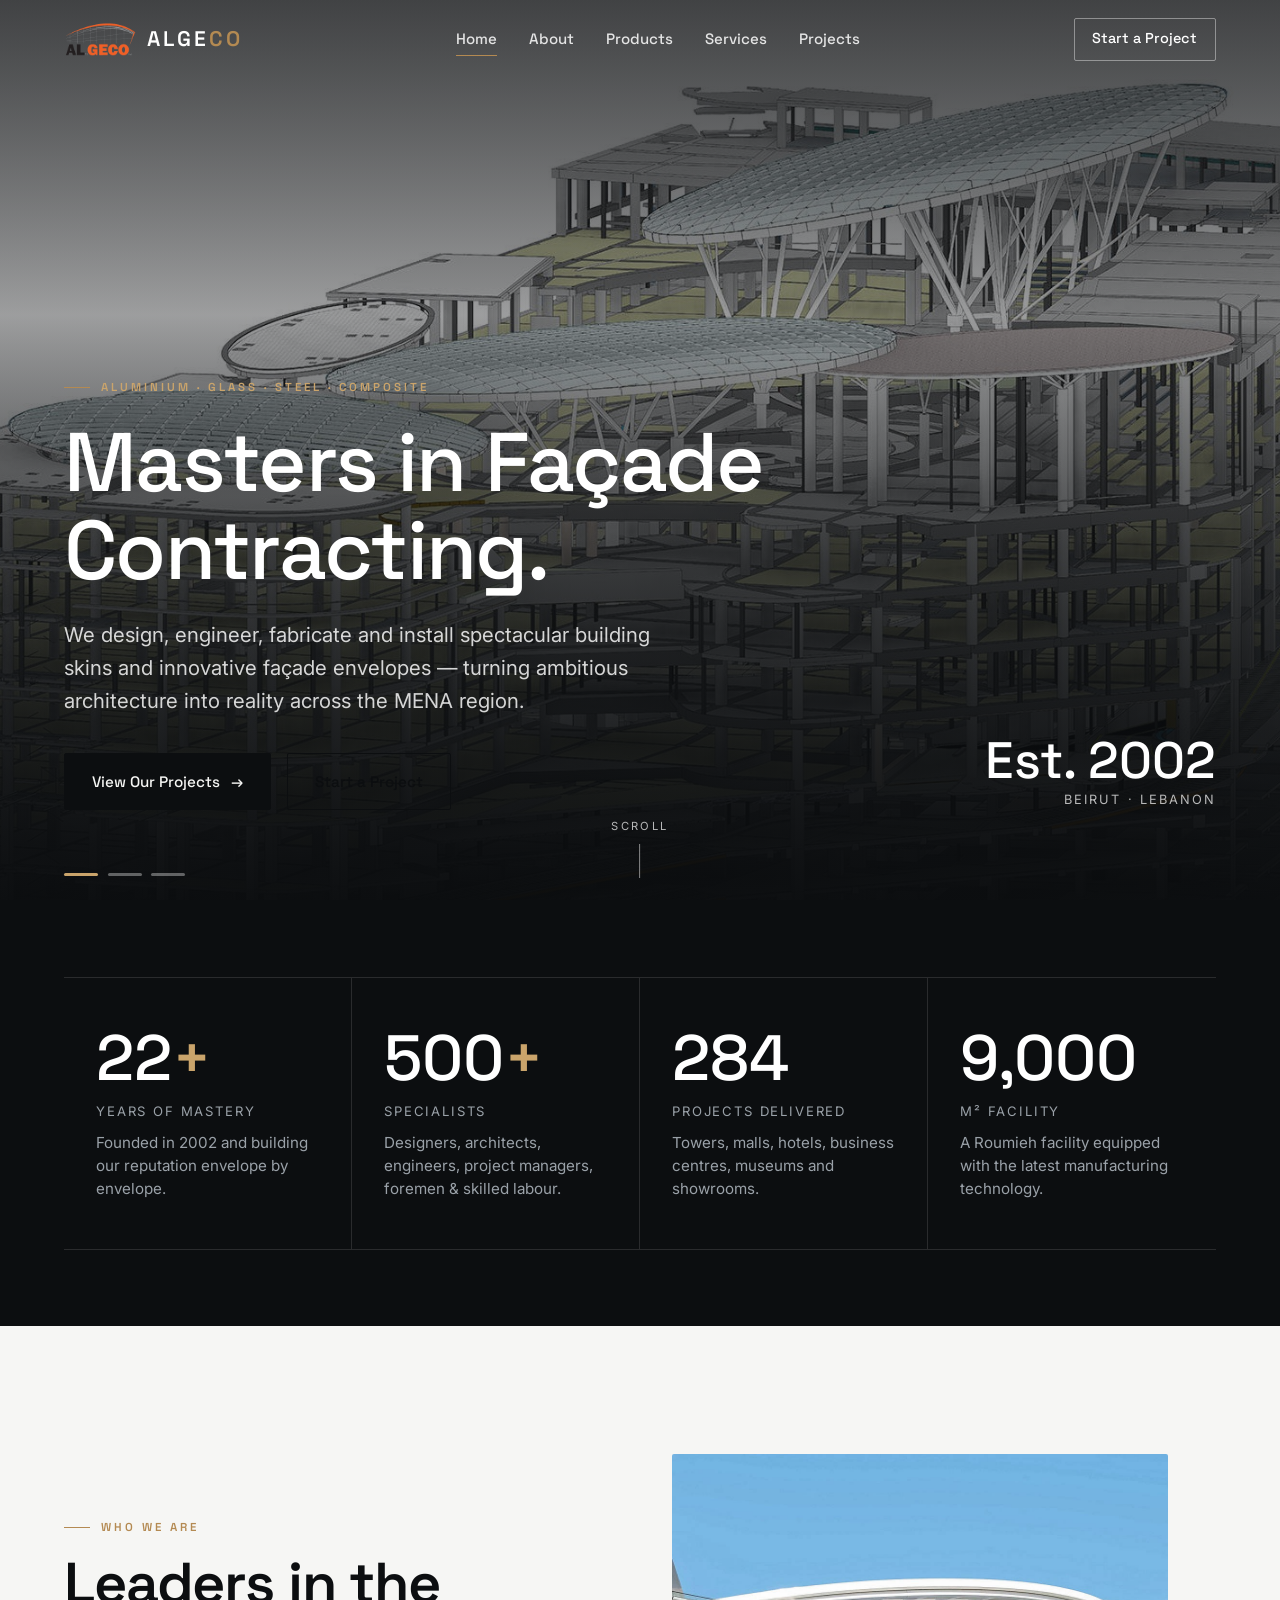
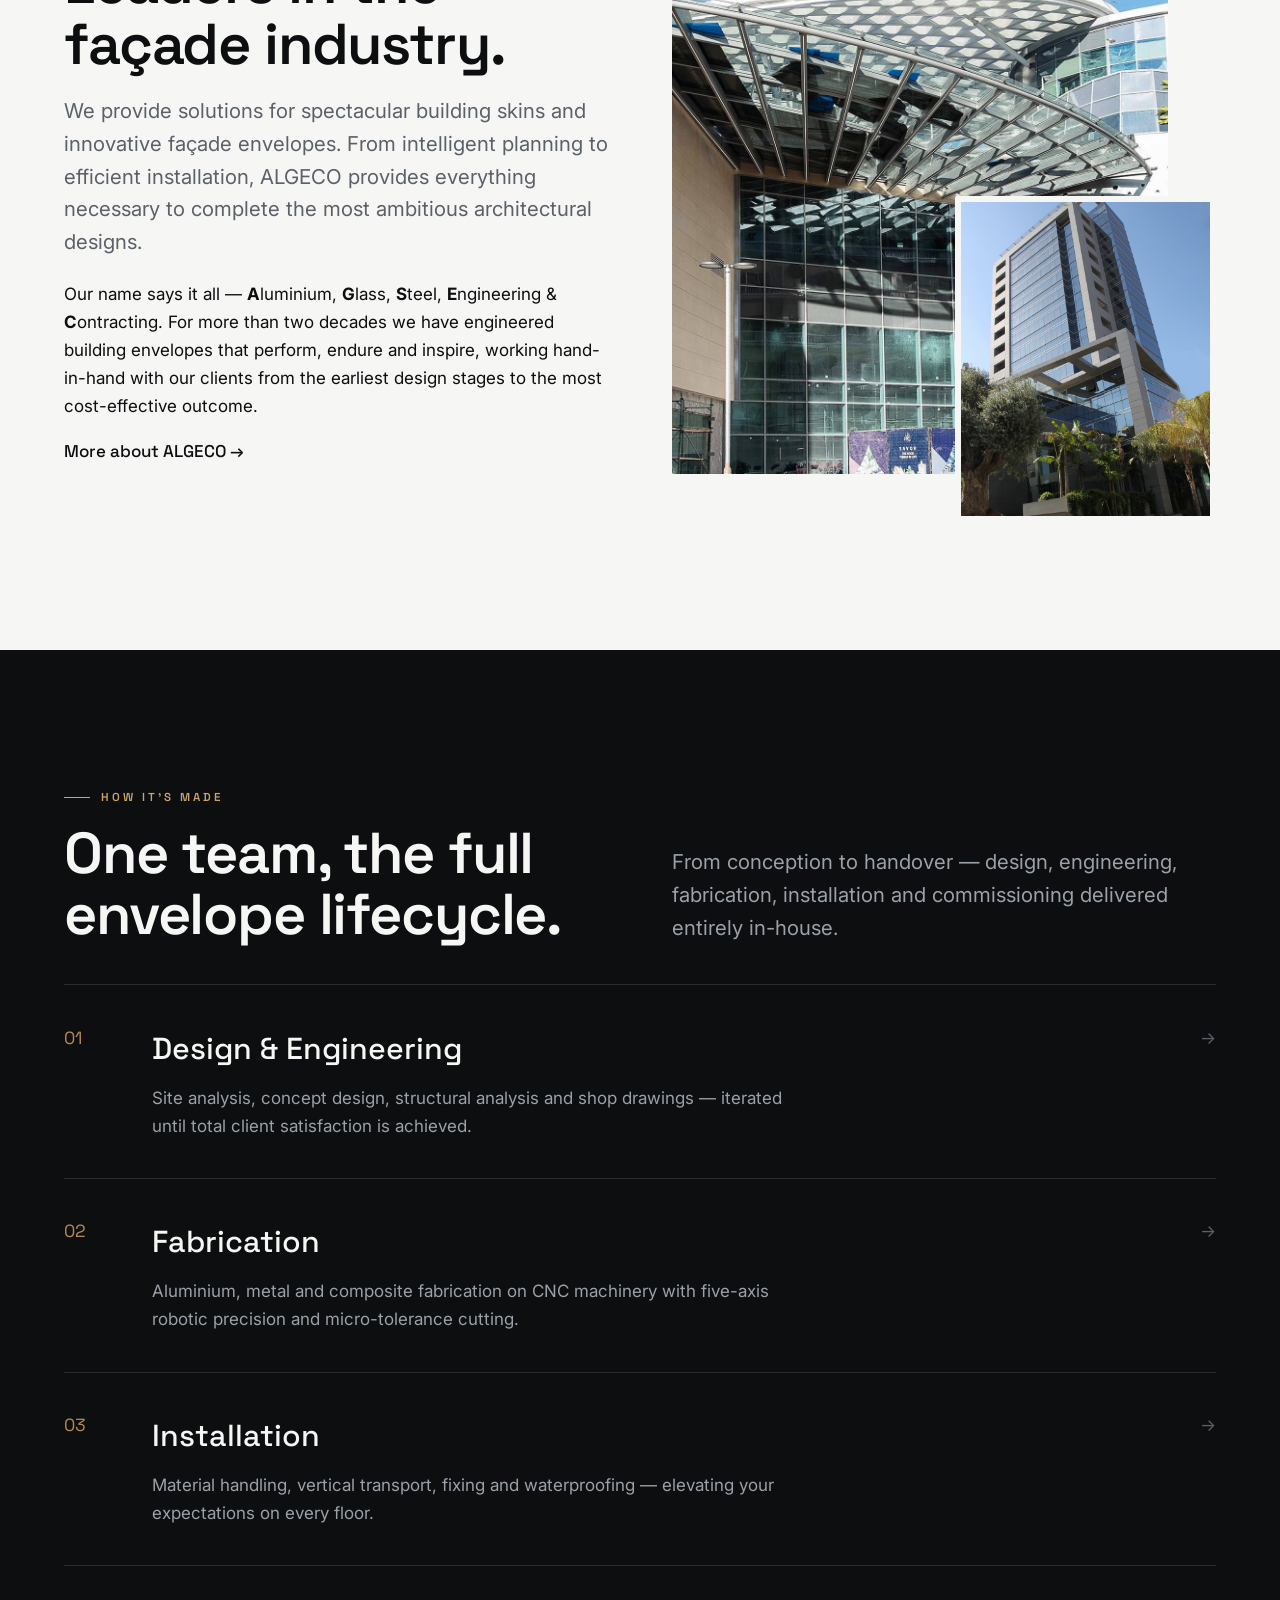
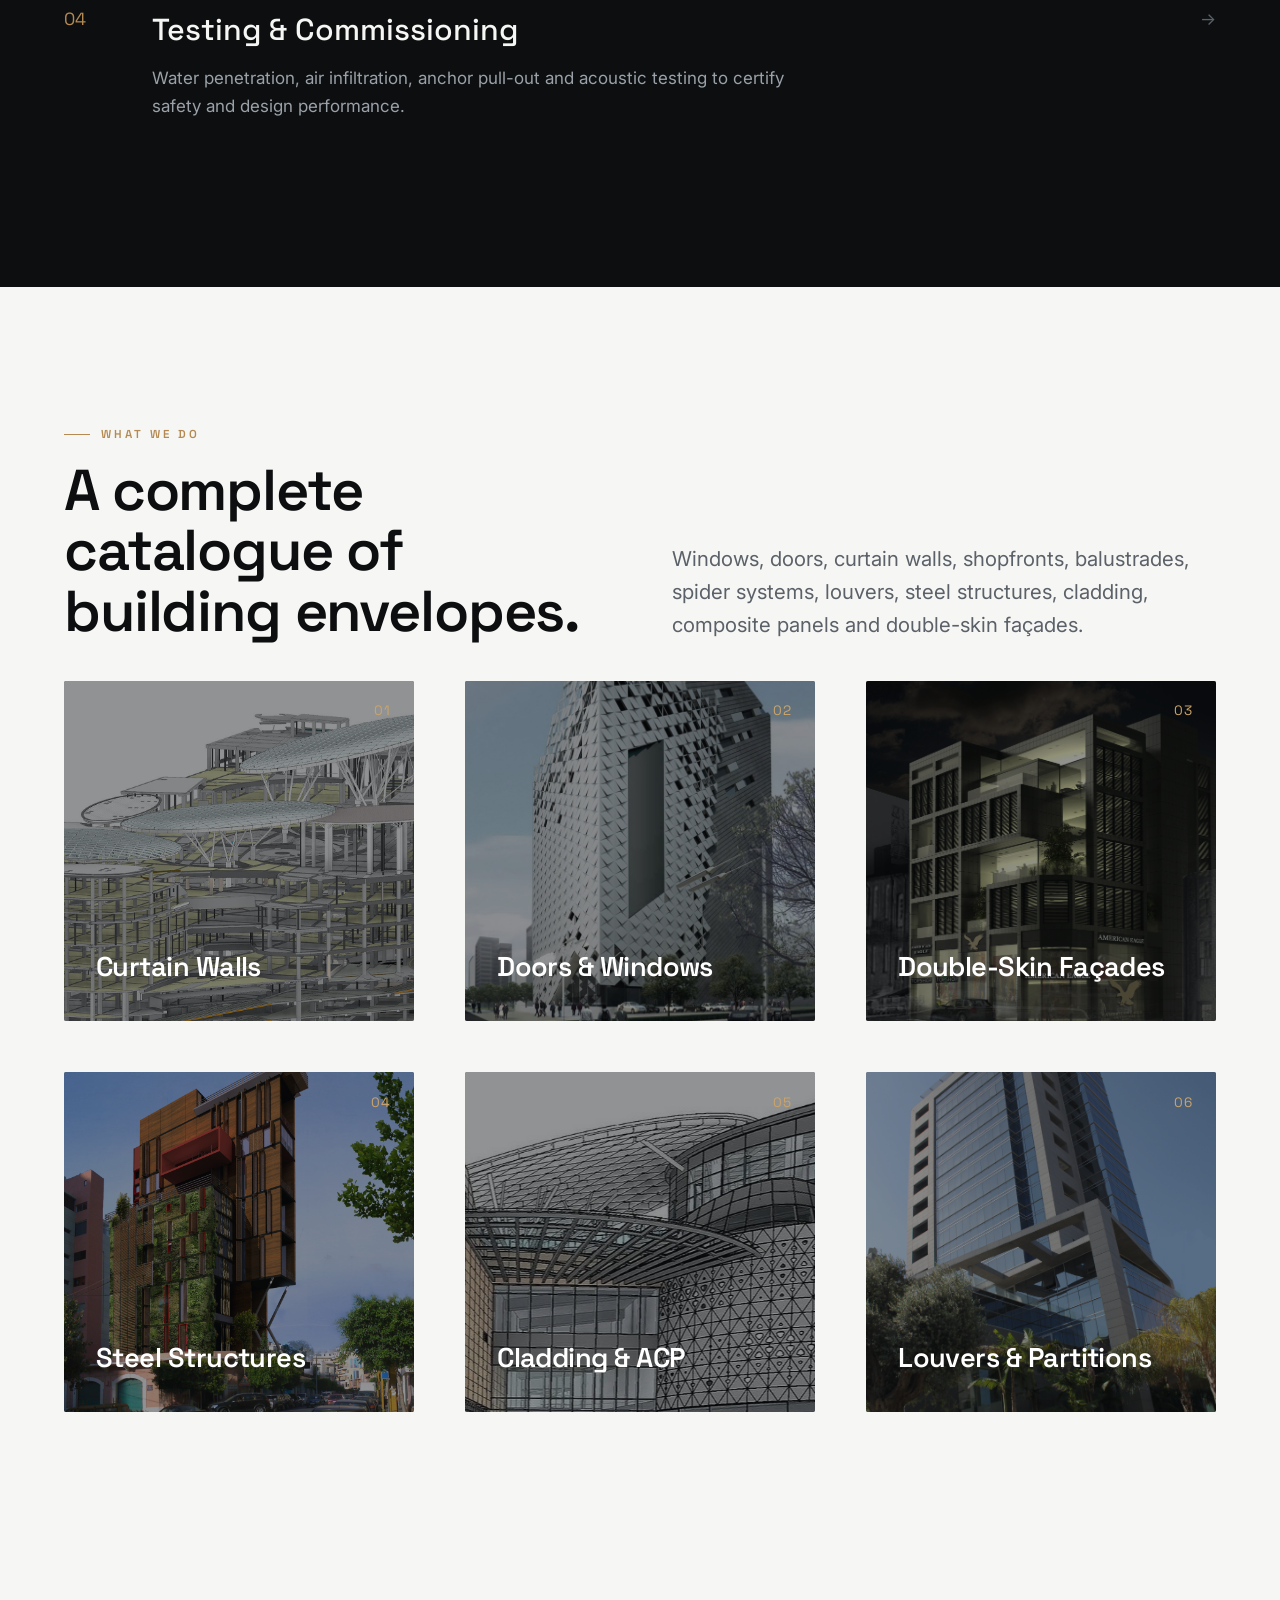
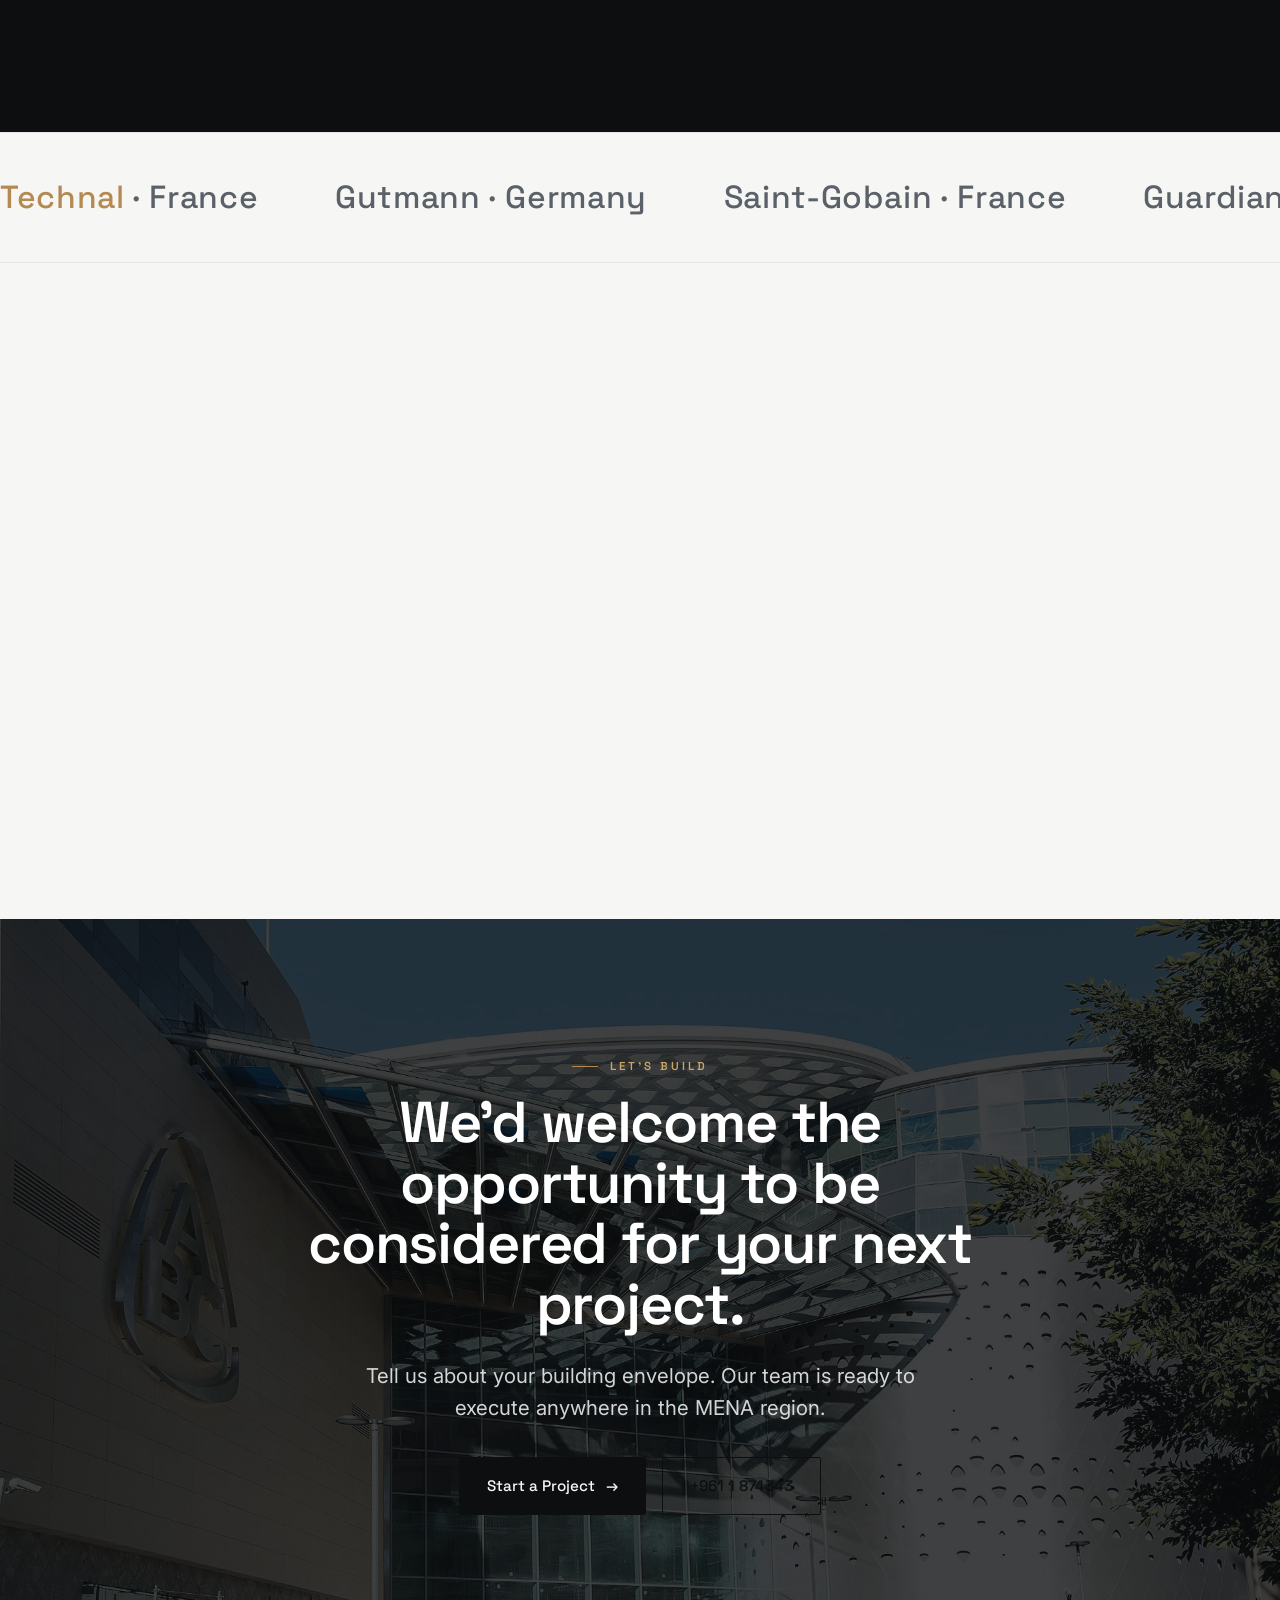
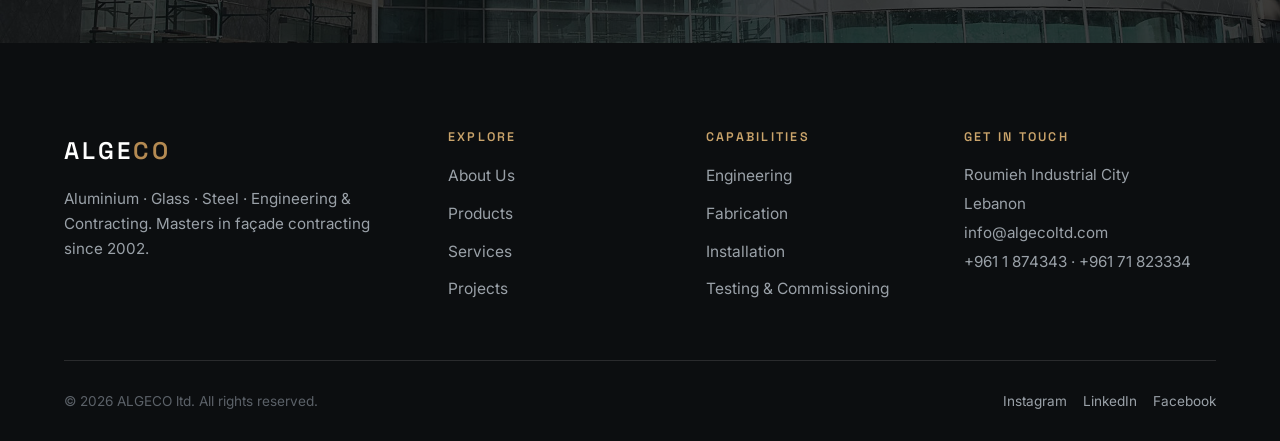
==== commit 88b395eb: "Rebuild ALGECO website from scratch Complete from-scratch rebuild of algecoltd.com for ALGECO ltd. (" ====
--- a/index.html
+++ b/index.html
@@ -1,222 +1,337 @@
 <!DOCTYPE html>
-<html  >
+<html lang="en">
 <head>
-  <!-- Site made with Mobirise Website Builder v6.0.1, https://mobirise.com -->
-  <meta charset="UTF-8">
-  <meta http-equiv="X-UA-Compatible" content="IE=edge">
-  <meta name="generator" content="Mobirise v6.0.1, mobirise.com">
-  <meta name="viewport" content="width=device-width, initial-scale=1, minimum-scale=1">
-  <link rel="shortcut icon" href="assets/images/space-work-logo-r1-model.png-256x455.png" type="image/x-icon">
-  <meta name="description" content="">
-  
-  
-  <title>Home</title>
-  <link rel="stylesheet" href="assets/web/assets/mobirise-icons-bold/mobirise-icons-bold.css">
-  <link rel="stylesheet" href="assets/bootstrap/css/bootstrap.min.css">
-  <link rel="stylesheet" href="assets/bootstrap/css/bootstrap-grid.min.css">
-  <link rel="stylesheet" href="assets/bootstrap/css/bootstrap-reboot.min.css">
-  <link rel="stylesheet" href="assets/web/assets/gdpr-plugin/gdpr-styles.css">
-  <link rel="stylesheet" href="assets/animatecss/animate.css">
-  <link rel="stylesheet" href="assets/dropdown/css/style.css">
-  <link rel="stylesheet" href="assets/socicon/css/styles.css">
-  <link rel="stylesheet" href="assets/theme/css/style.css">
-  <link rel="preload" href="https://fonts.googleapis.com/css?family=Inter+Tight:100,200,300,400,500,600,700,800,900,100i,200i,300i,400i,500i,600i,700i,800i,900i&display=swap" as="style" onload="this.onload=null;this.rel='stylesheet'">
-  <noscript><link rel="stylesheet" href="https://fonts.googleapis.com/css?family=Inter+Tight:100,200,300,400,500,600,700,800,900,100i,200i,300i,400i,500i,600i,700i,800i,900i&display=swap"></noscript>
-  <link rel="preload" as="style" href="assets/mobirise/css/mbr-additional.css?v=4kZ2yJ"><link rel="stylesheet" href="assets/mobirise/css/mbr-additional.css?v=4kZ2yJ" type="text/css">
-
-  
-  
-  
+  <meta charset="UTF-8" />
+  <meta name="viewport" content="width=device-width, initial-scale=1" />
+  <title>ALGECO ltd. — Masters in Façade Contracting</title>
+  <meta name="description" content="ALGECO ltd. — leaders in the façade industry. We engineer, fabricate and install building envelopes in aluminium, glass, steel and composite materials across the MENA region." />
+  <link rel="icon" href="assets/img/logo.png" />
+  <link rel="preconnect" href="https://fonts.googleapis.com" />
+  <link rel="preconnect" href="https://fonts.gstatic.com" crossorigin />
+  <link href="https://fonts.googleapis.com/css2?family=Space+Grotesk:wght@400;500;600;700&family=Inter:wght@400;500;600&display=swap" rel="stylesheet" />
+  <link rel="stylesheet" href="assets/css/styles.css" />
 </head>
 <body>
-  
-  <section data-bs-version="5.1" class="menu menu3 cid-uEdAB3UQRY" once="menu" id="menu3-1i">
-    
-    <nav class="navbar navbar-dropdown navbar-fixed-top navbar-expand-lg">
-        <div class="container-fluid">
-            <div class="navbar-brand">
-                <span class="navbar-logo">
-                    <a href="index.html#header4-1j">
-                        <img src="assets/images/space-work-logo-r1-model.png-256x455.png" alt="Mobirise Website Builder" style="height: 8rem;">
-                    </a>
-                </span>
-                
-            </div>
-            <button class="navbar-toggler" type="button" data-toggle="collapse" data-bs-toggle="collapse" data-target="#navbarSupportedContent" data-bs-target="#navbarSupportedContent" aria-controls="navbarNavAltMarkup" aria-expanded="false" aria-label="Toggle navigation">
-                <div class="hamburger">
-                    <span></span>
-                    <span></span>
-                    <span></span>
-                    <span></span>
-                </div>
-            </button>
-            <div class="collapse navbar-collapse" id="navbarSupportedContent">
-                <ul class="navbar-nav nav-dropdown" data-app-modern-menu="true"><li class="nav-item"><a class="nav-link link text-black text-primary display-4" href="Coming_soon.html#article02-2g">
-                            About us</a></li>
-                    <li class="nav-item"><a class="nav-link link text-black text-primary display-4" href="Coming_soon.html#article02-2g">Featured projects</a></li><li class="nav-item"><a class="nav-link link text-black text-primary display-4" href="Coming_soon.html#article02-2g">
-                            Services</a></li>
-                    <li class="nav-item"><a class="nav-link link text-black text-primary display-4" href="page2.html#form03-24">Careers</a>
-                    </li></ul>
-                <div class="icons-menu">
-                    <a class="iconfont-wrapper" href="https://www.linkedin.com/company/spacework-ai" target="_blank">
-                        <span class="p-2 mbr-iconfont socicon-linkedin socicon"></span>
-                    </a>
-                    <a class="iconfont-wrapper" href="https://instagram.com/spacework.ai" target="_blank">
-                        <span class="p-2 mbr-iconfont socicon-instagram socicon"></span>
-                    </a>
-                    <a class="iconfont-wrapper" href="https://wa.me/96171555711">
-                        <span class="p-2 mbr-iconfont socicon-whatsapp socicon"></span>
-                    </a>
-                    <a class="iconfont-wrapper" href="mailto:info@spacework.ai">
-                        <span class="p-2 mbr-iconfont socicon-mail socicon"></span>
-                    </a>
-                </div>
-                <div class="navbar-buttons mbr-section-btn"><a class="btn btn-warning display-4" href="page1.html#contacts02-21">Contact Us</a></div>
-            </div>
-        </div>
+
+  <!-- ============ NAV ============ -->
+  <header class="nav over-dark" id="nav">
+    <a class="nav__brand" href="index.html" aria-label="ALGECO home">
+      <img src="assets/img/logo.png" alt="ALGECO" />
+      <span class="nav__word">ALGE<b>CO</b></span>
+    </a>
+    <nav class="nav__links" aria-label="Primary">
+      <a href="index.html" class="active">Home</a>
+      <a href="about.html">About</a>
+      <a href="products.html">Products</a>
+      <a href="services.html">Services</a>
+      <a href="projects.html">Projects</a>
     </nav>
-</section>
-
-<section data-bs-version="5.1" class="header4 cid-uEdCLBY7hx mbr-fullscreen" id="header4-1j">
-
-    
-    <div class="mbr-overlay"></div>
-    <div class="container">
-        <div class="row">
-            <div class="content-wrap">
-                <h1 class="mbr-section-title mbr-fonts-style mbr-white mb-3 display-1"><strong>Design Masters&nbsp;</strong></h1>
-                
-                <p class="mbr-fonts-style mbr-text mbr-white mb-3 display-7">Crafting Spaces and Facades Beyond Limits
-                </p>
-
-                
-            </div>
-        </div>
-    </div>
-</section>
-
-<section data-bs-version="5.1" class="features03 cid-uEdOVaZNpA" id="features03-1y">
-	
-	
-	<div class="container-fluid">
-		<div class="row justify-content-center mb-5">
-			<div class="col-12 content-head">
-				<div class="mbr-section-head">
-					<h4 class="mbr-section-title mbr-fonts-style align-center mb-0 display-2"><strong>What we do</strong></h4>
-					<h5 class="mbr-section-subtitle mbr-fonts-style align-center mt-4 mb-0 display-7"><div>We specialize in creating architectural façades that not only enhance the beauty of spaces but also meet your specific needs. Whether it's a complex challenge or a unique design, we’re here to achieve your goals, worldwide.</div></h5>
-				</div>
-			</div>
-		</div>
-		<div class="row">
-			<div class="item features-image col-12 col-md-6 col-lg-3 active">
-				<div class="item-wrapper">
-					<div class="item-img mb-3">
-						<img src="assets/images/mbr-1-838x559.webp" alt="Mobirise Website Builder" title="">
-					</div>
-					<div class="item-content align-left">
-						<h5 class="item-title mbr-fonts-style mt-0 mb-2 display-5"><strong>Architectural services</strong></h5>
-						
-						<div class="mbr-section-btn item-footer"><a href="Coming_soon.html#article02-2g" class="btn item-btn btn-primary display-7">Learn more</a></div>
-					</div>
-				</div>
-			</div>
-			<div class="item features-image col-12 col-md-6 col-lg-3">
-				<div class="item-wrapper">
-					<div class="item-img mb-3">
-						<img src="assets/images/mbr-838x556.webp" alt="Mobirise Website Builder" title="" data-slide-to="1" data-bs-slide-to="1">
-					</div>
-					<div class="item-content align-left">
-						<h5 class="item-title mbr-fonts-style mb-2 mt-0 display-5"><strong>Façade consulting</strong></h5>
-						
-						<div class="mbr-section-btn item-footer"><a href="Coming_soon.html#article02-2g" class="btn item-btn btn-primary display-7">Learn more</a></div>
-					</div>
-				</div>
-			</div>
-			<div class="item features-image col-12 col-md-6 col-lg-3">
-				<div class="item-wrapper">
-					<div class="item-img mb-3">
-						<img src="assets/images/mbr-1-838x556.webp" alt="Mobirise Website Builder" title="" data-slide-to="2" data-bs-slide-to="2">
-					</div>
-					<div class="item-content align-left">
-						<h5 class="item-title mbr-fonts-style mb-2 mt-0 display-5"><strong>Steel structures&nbsp;</strong></h5>
-						
-						<div class="mbr-section-btn item-footer"><a href="Coming_soon.html#article02-2g" class="btn item-btn btn-primary display-7">Learn more</a></div>
-					</div>
-				</div>
-			</div><div class="item features-image col-12 col-md-6 col-lg-3">
-				<div class="item-wrapper">
-					<div class="item-img mb-3">
-						<img src="assets/images/mbr-838x560.webp" alt="Mobirise Website Builder" title="" data-slide-to="3" data-bs-slide-to="4">
-					</div>
-					<div class="item-content align-left">
-						<h5 class="item-title mbr-fonts-style mb-2 mt-0 display-5"><strong>Testing</strong></h5>
-						
-						<div class="mbr-section-btn item-footer"><a href="Coming_soon.html#article02-2g" class="btn item-btn btn-primary display-7">Learn more</a></div>
-					</div>
-				</div>
-			</div>
-		</div>
-	</div>
-</section>
-
-<section data-bs-version="5.1" class="footer3 cid-uEdNllm0ke" once="footers" id="footer03-1w">
-
-        
-
-    
-
-    <div class="container">
-        <div class="row">
-            <div class="row-links">
-                <ul class="header-menu">
-                  
-                  
-                  
-                  
-                <li class="header-menu-item mbr-fonts-style display-5"></li><li class="header-menu-item mbr-fonts-style display-5"></li><li class="header-menu-item mbr-fonts-style display-5"></li><li class="header-menu-item mbr-fonts-style display-5"></li></ul>
-              </div>
-
-            <div class="col-12 mt-4">
-                <div class="social-row">
-                    <div class="soc-item">
-                        <a href="mailto:info@spacework.ai">
-                            <span class="mbr-iconfont display-7 mbrib-letter"></span>
-                        </a>
-                    </div>
-                    <div class="soc-item">
-                        <a href="Home.html#top" target="_blank">
-                            <span class="mbr-iconfont socicon-instagram socicon"></span>
-                        </a>
-                    </div>
-                    <div class="soc-item">
-                        
-                            <span class="mbr-iconfont socicon-instagram socicon"></span>
-                        
-                    </div>
-                    <div class="soc-item">
-                        <a href="https://www.linkedin.com/company/spacework-ai" target="_blank">
-                            <span class="mbr-iconfont socicon-linkedin socicon"></span>
-                        </a>
-                    </div>
-                    <div class="soc-item">
-                        <a href="tel:96171555711">
-                            <span class="mbr-iconfont socicon-whatsapp socicon"></span>
-                        </a>
-                    </div>
-                </div>
-            </div>
-            <div class="col-12 mt-5">
-                <p class="mbr-fonts-style copyright display-7">
-                    © Copyright 2030 SPRACE WORK S.A.R.L - All Rights Reserved
-                </p>
-            </div>
-        </div>
-    </div>
-</section><section class="display-7" style="padding: 0;align-items: center;justify-content: center;flex-wrap: wrap;    align-content: center;display: flex;position: relative;height: 4rem;"><a href="https://mobiri.se/2898509" style="flex: 1 1;height: 4rem;position: absolute;width: 100%;z-index: 1;"><img alt="" style="height: 4rem;" src="[data-uri]"></a><p style="margin: 0;text-align: center;" class="display-7">&#8204;</p><a style="z-index:1" href="https://mobirise.com/builder/no-code-website-builder.html">No Code Website Builder</a></section><script src="assets/bootstrap/js/bootstrap.bundle.min.js"></script>  <script src="assets/web/assets/cookies-alert-plugin/cookies-alert-core.js"></script>  <script src="assets/web/assets/cookies-alert-plugin/cookies-alert-script.js"></script>  <script src="assets/smoothscroll/smooth-scroll.js"></script>  <script src="assets/ytplayer/index.js"></script>  <script src="assets/dropdown/js/navbar-dropdown.js"></script>  <script src="assets/theme/js/script.js"></script>  
-  
-  
-<div id="cookie-dialog" style="display: none;"><div id="cookiesdirective" style="background-color:rgba(255,255,255,1)"><div style="position: fixed; top: 0; right: 0; bottom: 0; left: 0; background-color: rgb(0, 0, 0); opacity: 0; z-index: 9999;"></div><div style="position: fixed; top: 0; right: 0; bottom: 0; left: 0; display: flex; align-items: center; z-index: 10000"><div class="cookie-wrapper" style="font-family: sans-serif;position: relative; width: 100%; max-width: 500px; margin-right: auto; margin-left: auto; padding: 1rem; text-align: center; border-radius: .3rem; box-shadow: 0 10px 40px 0 rgba(0,0,0,0.2); color:#424a4d; background:rgb(255, 255, 255);"><div class="mbr-text"><p class="display-7 accept-text">We use cookies to give you the best experience. Read our <a style='color: #000000; text-decoration: underline;' href='privacy.html'>cookie policy</a>.</p></div><div class="mbr-section-btn"><a class="btn btn-sm btn-primary" style="margin:0; background-color:#086784!important;color:#FFFFFF!important" id="impliedsubmit">GOT IT</a></div></div></div></div></div>
-  <input name="cookieData" type="hidden" data-cookie-cookiesAlertType='false' data-cookie-customDialogSelector='#cookie-dialog' data-cookie-colorText='#424a4d' data-cookie-colorBg='rgb(255, 255, 255)' data-cookie-opacityOverlay='0' data-cookie-bgOpacity='100' data-cookie-textButton='GOT IT' data-cookie-rejectText='REJECT' data-cookie-colorButton='#086784' data-cookie-rejectColor='#ffffff' data-cookie-colorLink='#000000' data-cookie-underlineLink='true' data-cookie-text="We use cookies to give you the best experience. Read our <a href='privacy.html'>cookie policy</a>.">
-    <input name="animation" type="hidden">
-  </body>
-</html>+    <a class="nav__cta" href="contact.html">Start a Project</a>
+    <button class="nav__burger" aria-label="Open menu"><span></span><span></span><span></span></button>
+  </header>
+
+  <!-- ============ MOBILE MENU ============ -->
+  <div class="mobile-menu" id="mobileMenu">
+    <a href="index.html">Home <span>01</span></a>
+    <a href="about.html">About <span>02</span></a>
+    <a href="products.html">Products <span>03</span></a>
+    <a href="services.html">Services <span>04</span></a>
+    <a href="projects.html">Projects <span>05</span></a>
+    <a href="contact.html">Contact <span>06</span></a>
+    <div class="mobile-menu__foot">
+      Roumieh Industrial City, Lebanon<br />
+      <a href="mailto:info@algecoltd.com">info@algecoltd.com</a> · <a href="tel:+9611874343">+961 1 874343</a>
+    </div>
+  </div>
+
+  <!-- ============ HERO ============ -->
+  <section class="hero">
+    <div class="hero__media">
+      <div class="hero__slide active"><img src="assets/img/hero-tower.jpg" alt="Aluminium and glass façade by ALGECO" /></div>
+      <div class="hero__slide"><img src="assets/img/hero-facade.jpg" alt="Curtain wall installation" /></div>
+      <div class="hero__slide"><img src="assets/img/hero-wide.jpg" alt="Completed building envelope" /></div>
+    </div>
+
+    <div class="hero__inner">
+      <span class="eyebrow" style="color:#caa46b">Aluminium · Glass · Steel · Composite</span>
+      <h1 class="display">Masters in&nbsp;Façade Contracting.</h1>
+      <p class="lead">We design, engineer, fabricate and install spectacular building skins and innovative façade envelopes — turning ambitious architecture into reality across the MENA region.</p>
+      <div class="hero__actions">
+        <a class="btn" href="projects.html">View Our Projects <span class="arr">→</span></a>
+        <a class="btn ghost" href="contact.html">Start a Project</a>
+      </div>
+    </div>
+
+    <div class="hero__meta">
+      <span class="n">Est. 2002</span>
+      <span class="l">Beirut · Lebanon</span>
+    </div>
+
+    <div class="hero__dots" role="tablist" aria-label="Hero slides">
+      <button class="active" aria-label="Slide 1"></button>
+      <button aria-label="Slide 2"></button>
+      <button aria-label="Slide 3"></button>
+    </div>
+    <div class="scroll-cue">Scroll</div>
+  </section>
+
+  <!-- ============ STATS ============ -->
+  <section class="section tight dark">
+    <div class="container">
+      <div class="stats">
+        <div class="stat reveal">
+          <div class="n"><span data-count="22">0</span><span class="suffix">+</span></div>
+          <div class="l">Years of Mastery</div>
+          <p>Founded in 2002 and building our reputation envelope by envelope.</p>
+        </div>
+        <div class="stat reveal d1">
+          <div class="n"><span data-count="500">0</span><span class="suffix">+</span></div>
+          <div class="l">Specialists</div>
+          <p>Designers, architects, engineers, project managers, foremen & skilled labour.</p>
+        </div>
+        <div class="stat reveal d2">
+          <div class="n"><span data-count="284">0</span></div>
+          <div class="l">Projects Delivered</div>
+          <p>Towers, malls, hotels, business centres, museums and showrooms.</p>
+        </div>
+        <div class="stat reveal d3">
+          <div class="n"><span data-count="9000">0</span></div>
+          <div class="l">m² Facility</div>
+          <p>A Roumieh facility equipped with the latest manufacturing technology.</p>
+        </div>
+      </div>
+    </div>
+  </section>
+
+  <!-- ============ WHO WE ARE ============ -->
+  <section class="section">
+    <div class="container split">
+      <div class="split__body reveal">
+        <span class="eyebrow">Who We Are</span>
+        <h2 class="h-xl mt-1">Leaders in the façade industry.</h2>
+        <p class="lead">We provide solutions for spectacular building skins and innovative façade envelopes. From intelligent planning to efficient installation, ALGECO provides everything necessary to complete the most ambitious architectural designs.</p>
+        <p>Our name says it all — <b>A</b>luminium, <b>G</b>lass, <b>S</b>teel, <b>E</b>ngineering &amp; <b>C</b>ontracting. For more than two decades we have engineered building envelopes that perform, endure and inspire, working hand-in-hand with our clients from the earliest design stages to the most cost-effective outcome.</p>
+        <p class="mt-2"><a class="link-arrow" href="about.html">More about ALGECO →</a></p>
+      </div>
+      <div class="split__media reveal d2">
+        <div class="imgstack">
+          <img src="assets/img/hero-facade.jpg" alt="ALGECO curtain wall" />
+          <img src="assets/img/install-detail.jpg" alt="Façade installation detail" />
+        </div>
+      </div>
+    </div>
+  </section>
+
+  <!-- ============ CAPABILITIES ============ -->
+  <section class="section dark">
+    <div class="container">
+      <div class="split" style="align-items:end; margin-bottom:2.5rem">
+        <div class="reveal">
+          <span class="eyebrow">How It's Made</span>
+          <h2 class="h-xl mt-1">One team, the full envelope lifecycle.</h2>
+        </div>
+        <p class="lead reveal d1">From conception to handover — design, engineering, fabrication, installation and commissioning delivered entirely in-house.</p>
+      </div>
+
+      <a class="cap reveal" href="services.html">
+        <span class="cap__num">01</span>
+        <span><span class="cap__t">Design &amp; Engineering</span><span class="cap__d" style="display:block">Site analysis, concept design, structural analysis and shop drawings — iterated until total client satisfaction is achieved.</span></span>
+        <span class="cap__arr">→</span>
+      </a>
+      <a class="cap reveal" href="services.html">
+        <span class="cap__num">02</span>
+        <span><span class="cap__t">Fabrication</span><span class="cap__d" style="display:block">Aluminium, metal and composite fabrication on CNC machinery with five-axis robotic precision and micro-tolerance cutting.</span></span>
+        <span class="cap__arr">→</span>
+      </a>
+      <a class="cap reveal" href="services.html">
+        <span class="cap__num">03</span>
+        <span><span class="cap__t">Installation</span><span class="cap__d" style="display:block">Material handling, vertical transport, fixing and waterproofing — elevating your expectations on every floor.</span></span>
+        <span class="cap__arr">→</span>
+      </a>
+      <a class="cap reveal" href="services.html">
+        <span class="cap__num">04</span>
+        <span><span class="cap__t">Testing &amp; Commissioning</span><span class="cap__d" style="display:block">Water penetration, air infiltration, anchor pull-out and acoustic testing to certify safety and design performance.</span></span>
+        <span class="cap__arr">→</span>
+      </a>
+    </div>
+  </section>
+
+  <!-- ============ PRODUCTS ============ -->
+  <section class="section">
+    <div class="container">
+      <div class="split" style="align-items:end; margin-bottom:2.5rem">
+        <div class="reveal">
+          <span class="eyebrow">What We Do</span>
+          <h2 class="h-xl mt-1">A complete catalogue of building envelopes.</h2>
+        </div>
+        <p class="lead reveal d1">Windows, doors, curtain walls, shopfronts, balustrades, spider systems, louvers, steel structures, cladding, composite panels and double-skin façades.</p>
+      </div>
+
+      <div class="grid cols-3">
+        <a class="pcard reveal" href="products.html">
+          <span class="pn">01</span>
+          <img src="assets/img/hero-tower.jpg" alt="Curtain walls" />
+          <div class="pcard__body"><h3>Curtain Walls</h3><p>Stick-built and unitised systems — glass, spandrel, metal panels and brise-soleils.</p></div>
+        </a>
+        <a class="pcard reveal d1" href="products.html">
+          <span class="pn">02</span>
+          <img src="assets/img/proj-tower.jpg" alt="Casement doors and windows" />
+          <div class="pcard__body"><h3>Doors &amp; Windows</h3><p>Casement, awning and hopper systems by Technal and Gutmann.</p></div>
+        </a>
+        <a class="pcard reveal d2" href="products.html">
+          <span class="pn">03</span>
+          <img src="assets/img/proj-hamra.jpg" alt="Double skin façades" />
+          <div class="pcard__body"><h3>Double-Skin Façades</h3><p>Twin-skin envelopes with a ventilated cavity for shade and performance.</p></div>
+        </a>
+        <a class="pcard reveal" href="products.html">
+          <span class="pn">04</span>
+          <img src="assets/img/proj-aa.jpg" alt="Steel structures" />
+          <div class="pcard__body"><h3>Steel Structures</h3><p>Structural steel engineered for strength, durability and speed of construction.</p></div>
+        </a>
+        <a class="pcard reveal d1" href="products.html">
+          <span class="pn">05</span>
+          <img src="assets/img/proj-abc.jpg" alt="Exterior metal cladding" />
+          <div class="pcard__body"><h3>Cladding &amp; ACP</h3><p>Aluminium, zinc, copper, corten and composite panels for flawless façades.</p></div>
+        </a>
+        <a class="pcard reveal d2" href="products.html">
+          <span class="pn">06</span>
+          <img src="assets/img/install-detail.jpg" alt="Louvers and partitions" />
+          <div class="pcard__body"><h3>Louvers &amp; Partitions</h3><p>Climate-controlling louvers and glazed internal partitions for modern interiors.</p></div>
+        </a>
+      </div>
+      <p class="mt-3 reveal"><a class="btn ghost" href="products.html">Explore All Products <span class="arr">→</span></a></p>
+    </div>
+  </section>
+
+  <!-- ============ FEATURED PROJECTS ============ -->
+  <section class="section dark">
+    <div class="container">
+      <div class="split" style="align-items:end; margin-bottom:2.5rem">
+        <div class="reveal">
+          <span class="eyebrow">What's Cooking</span>
+          <h2 class="h-xl mt-1">Selected work.</h2>
+        </div>
+        <p class="lead reveal d1">Sub-contracting most of the major projects in Lebanon — and executing across the Middle East and Africa.</p>
+      </div>
+
+      <div class="pgrid">
+        <article class="proj c-7 reveal min-tall">
+          <img src="assets/img/hero-wide.jpg" alt="ABC Verdun Mall" />
+          <div class="proj__cap">
+            <span class="cat">Retail · Beirut</span>
+            <h3>ABC Verdun Mall</h3>
+            <p class="desc">Custom aluminium &amp; ACP cladding with inclined curtain walls.</p>
+          </div>
+        </article>
+        <article class="proj c-5 reveal d1 min-tall">
+          <img src="assets/img/proj-district.png" alt="District //S" />
+          <div class="proj__cap">
+            <span class="cat">Mixed-use · Beirut</span>
+            <h3>District //S</h3>
+            <p class="desc">Technal casement windows and louver systems.</p>
+          </div>
+        </article>
+        <article class="proj c-5 reveal min-tall">
+          <img src="assets/img/proj-tower.jpg" alt="WaterFront City" />
+          <div class="proj__cap">
+            <span class="cat">Residential · Dbayeh</span>
+            <h3>WaterFront City</h3>
+            <p class="desc">Gutmann curtain wall with irregularly shaped casement windows.</p>
+          </div>
+        </article>
+        <article class="proj c-7 reveal d1 min-tall">
+          <img src="assets/img/proj-cnam.png" alt="CNAM University" />
+          <div class="proj__cap">
+            <span class="cat">Education · Beirut</span>
+            <h3>CNAM University</h3>
+            <p class="desc">A landmark institutional envelope delivered end-to-end.</p>
+          </div>
+        </article>
+      </div>
+      <p class="mt-3 reveal"><a class="btn" href="projects.html">All Projects <span class="arr">→</span></a></p>
+    </div>
+  </section>
+
+  <!-- ============ PARTNERS MARQUEE ============ -->
+  <div class="marquee">
+    <div class="marquee__track">
+      <span><b>Technal</b> · France</span><span>Gutmann · Germany</span><span>Saint-Gobain · France</span><span>Guardian Glass · N. America</span><span>SAPA</span>
+      <span><b>Technal</b> · France</span><span>Gutmann · Germany</span><span>Saint-Gobain · France</span><span>Guardian Glass · N. America</span><span>SAPA</span>
+    </div>
+  </div>
+
+  <!-- ============ DIRECTOR QUOTE ============ -->
+  <section class="section">
+    <div class="container quote">
+      <div class="quote__img reveal"><img src="assets/img/about-facility.jpg" alt="ALGECO leadership" /></div>
+      <div class="reveal d1">
+        <span class="eyebrow">From Our Director</span>
+        <blockquote class="mt-2"><span class="mark">“</span>Our goal is simple. We strive to exceed our clients' expectations — collaborating from the earliest design stages to translate project ideas into reality at the most cost-effective outcome.<span class="mark">”</span></blockquote>
+        <cite><b>Jean A. Gemayel</b><span>Managing Director — ALGECO ltd.</span></cite>
+      </div>
+    </div>
+  </section>
+
+  <!-- ============ CTA ============ -->
+  <section class="section cta">
+    <div class="cta__media"><img src="assets/img/hero-facade.jpg" alt="" /></div>
+    <div class="container">
+      <span class="eyebrow center" style="color:#caa46b">Let's Build</span>
+      <h2 class="h-xl">We'd welcome the opportunity to be considered for your next project.</h2>
+      <p class="lead">Tell us about your building envelope. Our team is ready to execute anywhere in the MENA region.</p>
+      <div class="cta__actions">
+        <a class="btn" href="contact.html">Start a Project <span class="arr">→</span></a>
+        <a class="btn ghost" href="tel:+9611874343">+961 1 874343</a>
+      </div>
+    </div>
+  </section>
+
+  <!-- ============ FOOTER ============ -->
+  <footer class="footer">
+    <div class="container">
+      <div class="footer__top">
+        <div class="footer__brand">
+          <span class="nav__word">ALGE<b>CO</b></span>
+          <p>Aluminium · Glass · Steel · Engineering &amp; Contracting. Masters in façade contracting since 2002.</p>
+        </div>
+        <div>
+          <h4>Explore</h4>
+          <ul class="footer__links">
+            <li><a href="about.html">About Us</a></li>
+            <li><a href="products.html">Products</a></li>
+            <li><a href="services.html">Services</a></li>
+            <li><a href="projects.html">Projects</a></li>
+          </ul>
+        </div>
+        <div>
+          <h4>Capabilities</h4>
+          <ul class="footer__links">
+            <li><a href="services.html">Engineering</a></li>
+            <li><a href="services.html">Fabrication</a></li>
+            <li><a href="services.html">Installation</a></li>
+            <li><a href="services.html">Testing &amp; Commissioning</a></li>
+          </ul>
+        </div>
+        <div>
+          <h4>Get in Touch</h4>
+          <div class="footer__contact">
+            Roumieh Industrial City<br />Lebanon<br />
+            <a href="mailto:info@algecoltd.com">info@algecoltd.com</a><br />
+            <a href="tel:+9611874343">+961 1 874343</a> · <a href="tel:+96171823334">+961 71 823334</a>
+          </div>
+        </div>
+      </div>
+      <div class="footer__bottom">
+        <span>© <span data-year>2026</span> ALGECO ltd. All rights reserved.</span>
+        <div class="footer__social">
+          <a href="https://www.instagram.com/algecoltd/" aria-label="Instagram">Instagram</a>
+          <a href="https://www.linkedin.com/company/algecoltd" aria-label="LinkedIn">LinkedIn</a>
+          <a href="https://www.facebook.com/algecoltd/" aria-label="Facebook">Facebook</a>
+        </div>
+      </div>
+    </div>
+  </footer>
+
+  <script src="assets/js/main.js"></script>
+</body>
+</html>
--- a/assets/css/styles.css
+++ b/assets/css/styles.css
@@ -0,0 +1,438 @@
+/* ============================================================
+   ALGECO ltd. — Façade Contracting
+   Design system & global styles
+   ============================================================ */
+
+:root {
+  --ink:        #0c0e10;   /* near-black charcoal      */
+  --ink-2:      #15181b;   /* raised charcoal          */
+  --steel:      #5b6168;   /* muted steel grey         */
+  --steel-light:#9aa1a8;
+  --line:       #e3e5e8;   /* hairline on light        */
+  --line-dark:  rgba(255,255,255,.12);
+  --paper:      #f6f6f4;   /* warm off-white           */
+  --paper-2:    #eceae6;
+  --white:      #ffffff;
+  --bronze:     #b48a52;   /* anodized aluminium accent*/
+  --bronze-2:   #caa46b;
+  --bronze-soft:#f0e7da;
+
+  --font-head: "Space Grotesk", "Segoe UI", system-ui, sans-serif;
+  --font-body: "Inter", "Segoe UI", system-ui, sans-serif;
+
+  --container: 1280px;
+  --pad: clamp(1.25rem, 5vw, 5rem);
+  --r: 2px;
+
+  --ease: cubic-bezier(.22,.61,.36,1);
+}
+
+/* ---------- reset ---------- */
+*,*::before,*::after { box-sizing: border-box; }
+* { margin: 0; }
+html { scroll-behavior: smooth; -webkit-text-size-adjust: 100%; }
+body {
+  font-family: var(--font-body);
+  color: var(--ink);
+  background: var(--paper);
+  line-height: 1.65;
+  font-size: 17px;
+  -webkit-font-smoothing: antialiased;
+  overflow-x: hidden;
+}
+img { display: block; max-width: 100%; height: auto; }
+a { color: inherit; text-decoration: none; }
+ul { list-style: none; padding: 0; }
+button { font: inherit; cursor: pointer; }
+
+/* ---------- type ---------- */
+h1,h2,h3,h4 { font-family: var(--font-head); font-weight: 600; line-height: 1.05; letter-spacing: -.02em; }
+.display { font-size: clamp(2.6rem, 6.5vw, 5.7rem); font-weight: 500; }
+.h-xl    { font-size: clamp(2.1rem, 4.6vw, 3.6rem); }
+.h-lg    { font-size: clamp(1.7rem, 3.2vw, 2.5rem); }
+.h-md    { font-size: clamp(1.25rem, 2vw, 1.6rem); }
+.lead    { font-size: clamp(1.05rem, 1.6vw, 1.3rem); color: var(--steel); line-height: 1.6; }
+
+.eyebrow {
+  font-family: var(--font-head);
+  font-size: .72rem; font-weight: 600;
+  letter-spacing: .26em; text-transform: uppercase;
+  color: var(--bronze);
+  display: inline-flex; align-items: center; gap: .7rem;
+}
+.eyebrow::before {
+  content: ""; width: 26px; height: 1px; background: var(--bronze); display: inline-block;
+}
+.eyebrow.center { justify-content: center; }
+
+/* ---------- layout ---------- */
+.container { max-width: var(--container); margin-inline: auto; padding-inline: var(--pad); }
+.section { padding-block: clamp(4.5rem, 10vw, 9rem); }
+.section.tight { padding-block: clamp(3rem, 6vw, 5rem); }
+.dark { background: var(--ink); color: var(--paper); }
+.dark .lead { color: var(--steel-light); }
+.dark .eyebrow { color: var(--bronze-2); }
+.dark .eyebrow::before { background: var(--bronze-2); }
+
+.grid { display: grid; gap: clamp(1.5rem, 4vw, 3.5rem); }
+.cols-2 { grid-template-columns: repeat(2,1fr); }
+.cols-3 { grid-template-columns: repeat(3,1fr); }
+.cols-4 { grid-template-columns: repeat(4,1fr); }
+@media (max-width: 940px){ .cols-3,.cols-4 { grid-template-columns: repeat(2,1fr); } }
+@media (max-width: 620px){ .cols-2,.cols-3,.cols-4 { grid-template-columns: 1fr; } }
+
+/* ---------- buttons ---------- */
+.btn {
+  display: inline-flex; align-items: center; gap: .65rem;
+  font-family: var(--font-head); font-weight: 500; font-size: .95rem;
+  padding: .95rem 1.7rem; border: 1px solid var(--ink); border-radius: var(--r);
+  background: var(--ink); color: var(--paper);
+  transition: all .35s var(--ease);
+}
+.btn .arr { transition: transform .35s var(--ease); }
+.btn:hover { background: var(--bronze); border-color: var(--bronze); color: #fff; }
+.btn:hover .arr { transform: translateX(5px); }
+.btn.ghost { background: transparent; color: var(--ink); }
+.btn.ghost:hover { background: var(--ink); color: var(--paper); border-color: var(--ink); }
+.dark .btn { background: var(--paper); color: var(--ink); border-color: var(--paper); }
+.dark .btn:hover { background: var(--bronze); border-color: var(--bronze); color: #fff; }
+.dark .btn.ghost { background: transparent; color: var(--paper); border-color: var(--line-dark); }
+.dark .btn.ghost:hover { background: var(--paper); color: var(--ink); border-color: var(--paper); }
+
+.link-arrow {
+  font-family: var(--font-head); font-weight: 500; color: var(--ink);
+  display: inline-flex; align-items: center; gap: .55rem;
+  border-bottom: 1px solid transparent; padding-bottom: 2px;
+  transition: gap .3s var(--ease), border-color .3s var(--ease), color .3s;
+}
+.link-arrow:hover { gap: 1rem; border-color: var(--bronze); color: var(--bronze); }
+.dark .link-arrow { color: var(--paper); }
+
+/* ============================================================
+   NAV
+   ============================================================ */
+.nav {
+  position: fixed; inset: 0 0 auto 0; z-index: 100;
+  display: flex; align-items: center; justify-content: space-between;
+  padding: 1.1rem var(--pad);
+  transition: background .4s var(--ease), padding .4s var(--ease), box-shadow .4s;
+}
+.nav.scrolled {
+  background: rgba(246,246,244,.88);
+  backdrop-filter: saturate(160%) blur(14px);
+  box-shadow: 0 1px 0 var(--line);
+  padding-block: .75rem;
+}
+.nav__brand { display: flex; align-items: center; gap: .7rem; z-index: 110; }
+.nav__brand img { height: 34px; width: auto; }
+.nav__word {
+  font-family: var(--font-head); font-weight: 600; font-size: 1.32rem;
+  letter-spacing: .14em; color: var(--ink);
+}
+.nav__word b { color: var(--bronze); font-weight: 600; }
+
+/* light-on-dark hero state (default before scroll) */
+.nav:not(.scrolled).over-dark .nav__word { color: #fff; }
+.nav:not(.scrolled).over-dark .nav__links a { color: rgba(255,255,255,.85); }
+.nav:not(.scrolled).over-dark .nav__cta { border-color: rgba(255,255,255,.4); color:#fff; }
+.nav:not(.scrolled).over-dark .nav__burger span { background:#fff; }
+
+.nav__links { display: flex; align-items: center; gap: 2rem; }
+.nav__links a {
+  font-family: var(--font-head); font-size: .94rem; font-weight: 500; color: var(--ink);
+  position: relative; padding: 4px 0;
+}
+.nav__links a::after {
+  content:""; position:absolute; left:0; bottom:0; height:1px; width:0; background: var(--bronze);
+  transition: width .3s var(--ease);
+}
+.nav__links a:hover::after, .nav__links a.active::after { width:100%; }
+.nav__cta {
+  font-family: var(--font-head); font-weight:500; font-size:.9rem;
+  border:1px solid var(--ink); padding:.55rem 1.1rem; border-radius:var(--r); color:var(--ink);
+  transition: all .3s var(--ease);
+}
+.nav__cta:hover { background: var(--bronze); border-color: var(--bronze); color:#fff; }
+
+.nav__burger { display:none; flex-direction:column; gap:5px; background:none; border:none; padding:6px; z-index:110; }
+.nav__burger span { width:26px; height:2px; background:var(--ink); transition: transform .35s var(--ease), opacity .25s; }
+
+@media (max-width: 900px){
+  .nav__links, .nav__cta { display:none; }
+  .nav__burger { display:flex; }
+  .nav.menu-open .nav__burger span:nth-child(1){ transform: translateY(7px) rotate(45deg); }
+  .nav.menu-open .nav__burger span:nth-child(2){ opacity:0; }
+  .nav.menu-open .nav__burger span:nth-child(3){ transform: translateY(-7px) rotate(-45deg); }
+}
+
+/* mobile drawer */
+.mobile-menu {
+  position: fixed; inset: 0; z-index: 105; background: var(--ink); color: var(--paper);
+  display: flex; flex-direction: column; justify-content: center; gap: .4rem;
+  padding: var(--pad);
+  transform: translateY(-100%); transition: transform .5s var(--ease);
+}
+.mobile-menu.open { transform: translateY(0); }
+.mobile-menu a {
+  font-family: var(--font-head); font-size: clamp(1.8rem,7vw,2.8rem); font-weight:500;
+  color: var(--paper); padding: .4rem 0; border-bottom:1px solid var(--line-dark);
+  display:flex; justify-content:space-between; align-items:center;
+}
+.mobile-menu a span { color: var(--bronze-2); font-size: .9rem; font-family: var(--font-body); }
+.mobile-menu__foot { margin-top: 2rem; color: var(--steel-light); font-size:.95rem; line-height:1.9; }
+.mobile-menu__foot a { font-family: var(--font-body); font-size:1rem; border:none; color: var(--bronze-2); display:inline; }
+
+/* ============================================================
+   HERO
+   ============================================================ */
+.hero { position: relative; min-height: 100svh; display: flex; align-items: flex-end; color:#fff; overflow:hidden; }
+.hero__media { position:absolute; inset:0; z-index:-2; }
+.hero__media img { width:100%; height:100%; object-fit:cover; }
+.hero__media::after {
+  content:""; position:absolute; inset:0;
+  background: linear-gradient(180deg, rgba(10,12,14,.55) 0%, rgba(10,12,14,.25) 35%, rgba(10,12,14,.85) 100%);
+}
+.hero__slide { position:absolute; inset:0; opacity:0; transition: opacity 1.4s var(--ease); }
+.hero__slide img { width:100%; height:100%; object-fit:cover; }
+.hero__slide.active { opacity:1; }
+.hero__slide::after { content:""; position:absolute; inset:0;
+  background: linear-gradient(180deg, rgba(10,12,14,.5) 0%, rgba(10,12,14,.2) 35%, rgba(10,12,14,.88) 100%); }
+
+.hero__inner { width:100%; max-width:var(--container); margin-inline:auto; padding: 0 var(--pad) clamp(3rem,7vw,6rem); position:relative; z-index:2; }
+.hero h1 { color:#fff; max-width: 16ch; margin: 1.4rem 0 1.6rem; }
+.hero .lead { color: rgba(255,255,255,.82); max-width: 46ch; }
+.hero__actions { display:flex; flex-wrap:wrap; gap:1rem; margin-top:2.2rem; }
+.hero__meta {
+  position:absolute; right:var(--pad); bottom: clamp(3rem,7vw,6rem); z-index:2;
+  text-align:right; display:flex; flex-direction:column; gap:.2rem;
+}
+.hero__meta .n { font-family:var(--font-head); font-size:clamp(2.2rem,4vw,3.4rem); font-weight:500; color:#fff; line-height:1; }
+.hero__meta .l { font-size:.8rem; letter-spacing:.16em; text-transform:uppercase; color: rgba(255,255,255,.7); }
+@media (max-width: 820px){ .hero__meta { display:none; } }
+
+.hero__dots { position:absolute; left:var(--pad); bottom:1.5rem; z-index:3; display:flex; gap:.6rem; }
+.hero__dots button { width:34px; height:3px; border:none; background:rgba(255,255,255,.35); padding:0; border-radius:2px; transition:background .3s; }
+.hero__dots button.active { background: var(--bronze-2); }
+
+.scroll-cue { position:absolute; left:50%; bottom:1.4rem; transform:translateX(-50%); z-index:3;
+  font-size:.7rem; letter-spacing:.22em; text-transform:uppercase; color:rgba(255,255,255,.7);
+  display:flex; flex-direction:column; align-items:center; gap:.5rem; }
+.scroll-cue::after { content:""; width:1px; height:34px; background:rgba(255,255,255,.5); animation: cue 2s var(--ease) infinite; }
+@keyframes cue { 0%{transform:scaleY(0);transform-origin:top} 45%{transform:scaleY(1);transform-origin:top} 55%{transform:scaleY(1);transform-origin:bottom} 100%{transform:scaleY(0);transform-origin:bottom} }
+@media (max-width: 820px){ .scroll-cue{ display:none; } }
+
+/* page hero (subpages) */
+.pagehero { position:relative; padding: clamp(8rem,16vw,12rem) 0 clamp(3rem,7vw,5rem); color:#fff; overflow:hidden; }
+.pagehero__media { position:absolute; inset:0; z-index:-1; }
+.pagehero__media img { width:100%; height:100%; object-fit:cover; }
+.pagehero__media::after { content:""; position:absolute; inset:0; background:linear-gradient(180deg,rgba(10,12,14,.6),rgba(10,12,14,.82)); }
+.pagehero h1 { color:#fff; margin-top:1rem; max-width: 18ch; }
+.pagehero .lead { color:rgba(255,255,255,.8); max-width:54ch; margin-top:1.2rem; }
+.crumbs { font-size:.85rem; color:rgba(255,255,255,.6); letter-spacing:.04em; }
+.crumbs a:hover { color:var(--bronze-2); }
+
+/* ============================================================
+   STATS
+   ============================================================ */
+.stats { display:grid; grid-template-columns:repeat(4,1fr); gap:0; border-top:1px solid var(--line-dark); border-bottom:1px solid var(--line-dark); }
+.stat { padding: clamp(1.8rem,4vw,3rem) clamp(1rem,2.5vw,2rem); border-right:1px solid var(--line-dark); }
+.stat:last-child { border-right:none; }
+.stat .n { font-family:var(--font-head); font-weight:500; font-size:clamp(2.6rem,5vw,4rem); line-height:1; color:#fff; }
+.stat .n .suffix { color: var(--bronze-2); }
+.stat .l { margin-top:.7rem; font-size:.82rem; letter-spacing:.14em; text-transform:uppercase; color:var(--steel-light); }
+.stat p { margin-top:.6rem; color:var(--steel-light); font-size:.95rem; line-height:1.5; }
+@media (max-width: 820px){ .stats{ grid-template-columns:repeat(2,1fr);} .stat:nth-child(2){border-right:none;} .stat:nth-child(1),.stat:nth-child(2){border-bottom:1px solid var(--line-dark);} }
+@media (max-width: 480px){ .stats{ grid-template-columns:1fr;} .stat{border-right:none;border-bottom:1px solid var(--line-dark);} }
+
+/* ============================================================
+   FEATURE / SPLIT
+   ============================================================ */
+.split { display:grid; grid-template-columns: 1fr 1fr; gap: clamp(2rem,5vw,5rem); align-items:center; }
+.split.reverse .split__media { order:2; }
+@media (max-width: 860px){ .split{ grid-template-columns:1fr; } .split.reverse .split__media{ order:0; } }
+.split__media { position:relative; }
+.split__media img { width:100%; aspect-ratio: 4/5; object-fit:cover; border-radius:var(--r); }
+.split__media .tag {
+  position:absolute; left:1.2rem; bottom:1.2rem; background:var(--ink); color:#fff;
+  font-family:var(--font-head); font-size:.8rem; letter-spacing:.12em; text-transform:uppercase; padding:.6rem 1rem;
+}
+.split__body p + p { margin-top:1.1rem; }
+.split__body .lead { margin: 1.3rem 0; }
+
+/* offset image stack */
+.imgstack { position:relative; padding-bottom: 3rem; padding-right:3rem; }
+.imgstack img:first-child { width:100%; aspect-ratio:4/5; object-fit:cover; }
+.imgstack img:last-child { position:absolute; right:0; bottom:0; width:48%; aspect-ratio:4/5; object-fit:cover; border:6px solid var(--paper); }
+.dark .imgstack img:last-child { border-color: var(--ink); }
+
+/* ============================================================
+   CAPABILITIES (numbered list)
+   ============================================================ */
+.cap { border-top:1px solid var(--line); padding: clamp(1.6rem,3vw,2.4rem) 0; display:grid; grid-template-columns: 4rem 1fr auto; gap:1.5rem; align-items:start; transition: padding-left .4s var(--ease); }
+.dark .cap { border-color: var(--line-dark); }
+.cap:hover { padding-left: 1rem; }
+.cap__num { font-family:var(--font-head); color:var(--bronze); font-size:1.1rem; }
+.cap__t { font-family:var(--font-head); font-size:clamp(1.3rem,2.4vw,1.9rem); font-weight:500; }
+.cap__d { color:var(--steel); max-width:60ch; margin-top:.6rem; }
+.dark .cap__d { color: var(--steel-light); }
+.cap__arr { color:var(--steel); transition: transform .4s var(--ease), color .3s; }
+.cap:hover .cap__arr { transform: translateX(6px); color:var(--bronze); }
+@media (max-width: 680px){ .cap{ grid-template-columns: 2.5rem 1fr; } .cap__arr{ display:none; } }
+
+/* ============================================================
+   PRODUCT GRID
+   ============================================================ */
+.pcard { position:relative; overflow:hidden; background:var(--ink); color:#fff; border-radius:var(--r); min-height: 340px; display:flex; }
+.pcard img { position:absolute; inset:0; width:100%; height:100%; object-fit:cover; opacity:.55; transition: transform .8s var(--ease), opacity .5s; }
+.pcard:hover img { transform: scale(1.07); opacity:.42; }
+.pcard__body { position:relative; z-index:2; margin-top:auto; padding: clamp(1.3rem,2.5vw,2rem); }
+.pcard h3 { font-size:clamp(1.3rem,2.2vw,1.7rem); }
+.pcard p { color:rgba(255,255,255,.78); margin-top:.5rem; font-size:.95rem; max-height:0; opacity:0; overflow:hidden; transition: max-height .5s var(--ease), opacity .4s, margin .4s; }
+.pcard:hover p { max-height:200px; opacity:1; }
+.pcard .pn { position:absolute; top:1.2rem; right:1.4rem; z-index:2; font-family:var(--font-head); color:var(--bronze-2); font-size:.85rem; letter-spacing:.1em; }
+
+/* simple list-card (products page detail) */
+.detail { display:grid; grid-template-columns: 1fr 1fr; gap: clamp(1.5rem,4vw,4rem); align-items:center; padding-block: clamp(2.5rem,6vw,5rem); border-top:1px solid var(--line); }
+.detail:first-of-type { border-top:none; }
+.detail.rev .detail__media { order:2; }
+@media (max-width: 860px){ .detail{ grid-template-columns:1fr; } .detail.rev .detail__media{ order:0; } }
+.detail__media img { width:100%; aspect-ratio:16/11; object-fit:cover; border-radius:var(--r); }
+.detail__t { display:flex; align-items:baseline; gap:1rem; }
+.detail__t .n { font-family:var(--font-head); color:var(--bronze); font-size:1rem; }
+.detail h3 { font-size:clamp(1.5rem,3vw,2.2rem); margin-bottom:1rem; }
+.detail p { color:var(--steel); }
+.detail ul.bullets { margin-top:1rem; display:flex; flex-wrap:wrap; gap:.6rem; }
+.detail ul.bullets li { font-family:var(--font-head); font-size:.82rem; border:1px solid var(--line); padding:.4rem .8rem; border-radius:100px; color:var(--ink); }
+
+/* ============================================================
+   PROJECTS
+   ============================================================ */
+.pgrid { display:grid; grid-template-columns: repeat(12,1fr); gap: clamp(1rem,2vw,1.5rem); }
+.proj { position:relative; overflow:hidden; border-radius:var(--r); background:var(--ink-2); }
+.proj img { width:100%; height:100%; object-fit:cover; transition: transform .9s var(--ease); }
+.proj::after { content:""; position:absolute; inset:0; background:linear-gradient(180deg,transparent 40%,rgba(10,12,14,.86)); opacity:.85; transition:opacity .4s; }
+.proj:hover img { transform: scale(1.06); }
+.proj__cap { position:absolute; left:0; right:0; bottom:0; z-index:2; padding: clamp(1.1rem,2vw,1.8rem); color:#fff; }
+.proj__cap .cat { font-size:.74rem; letter-spacing:.16em; text-transform:uppercase; color:var(--bronze-2); }
+.proj__cap h3 { font-size:clamp(1.15rem,1.9vw,1.55rem); margin-top:.35rem; }
+.proj__cap .desc { color:rgba(255,255,255,.78); font-size:.9rem; margin-top:.4rem; transform:translateY(8px); opacity:0; transition:.4s var(--ease); }
+.proj:hover .desc { transform:translateY(0); opacity:1; }
+.proj.tall { grid-row: span 2; }
+/* spans */
+.c-7{ grid-column: span 7; } .c-5{ grid-column: span 5; }
+.c-6{ grid-column: span 6; } .c-4{ grid-column: span 4; } .c-8{ grid-column: span 8; }
+.c-12{ grid-column: span 12; }
+@media (max-width: 860px){
+  .pgrid{ grid-template-columns: repeat(2,1fr); }
+  .c-7,.c-5,.c-6,.c-4,.c-8,.c-12{ grid-column: span 1; }
+  .proj.tall{ grid-row: auto; }
+}
+@media (max-width: 560px){ .pgrid{ grid-template-columns:1fr; } }
+.proj.min-tall img { min-height: 280px; }
+
+/* simple project list (names only) */
+.plist { columns: 2; column-gap: clamp(2rem,6vw,6rem); }
+@media (max-width:680px){ .plist{ columns:1; } }
+.plist li { break-inside: avoid; display:flex; justify-content:space-between; gap:1rem;
+  padding:.9rem 0; border-bottom:1px solid var(--line-dark); font-family:var(--font-head); }
+.plist li span { color:var(--steel-light); font-size:.85rem; font-family:var(--font-body); text-align:right; }
+
+/* ============================================================
+   PARTNERS marquee
+   ============================================================ */
+.marquee { overflow:hidden; border-block:1px solid var(--line); padding-block:2.4rem; }
+.dark .marquee { border-color: var(--line-dark); }
+.marquee__track { display:flex; gap:clamp(2.5rem,6vw,5rem); width:max-content; animation: slide 32s linear infinite; align-items:center; }
+.marquee:hover .marquee__track { animation-play-state: paused; }
+.marquee__track span { font-family:var(--font-head); font-weight:500; font-size:clamp(1.3rem,2.6vw,2rem); color:var(--steel); letter-spacing:.02em; white-space:nowrap; }
+.dark .marquee__track span { color: var(--steel-light); }
+.marquee__track span b { color:var(--bronze); font-weight:500; }
+@keyframes slide { to { transform: translateX(-50%); } }
+
+/* ============================================================
+   QUOTE / director
+   ============================================================ */
+.quote { display:grid; grid-template-columns: 320px 1fr; gap: clamp(2rem,5vw,4.5rem); align-items:center; }
+@media (max-width:760px){ .quote{ grid-template-columns:1fr; } }
+.quote__img img { width:100%; aspect-ratio:4/5; object-fit:cover; border-radius:var(--r); }
+.quote blockquote { font-family:var(--font-head); font-weight:400; font-size:clamp(1.4rem,2.8vw,2.1rem); line-height:1.35; letter-spacing:-.01em; }
+.quote blockquote .mark { color:var(--bronze); }
+.quote cite { display:block; margin-top:1.6rem; font-style:normal; }
+.quote cite b { font-family:var(--font-head); display:block; }
+.quote cite span { color:var(--steel); font-size:.95rem; }
+.dark .quote cite span { color: var(--steel-light); }
+
+/* ============================================================
+   CTA band
+   ============================================================ */
+.cta { position:relative; overflow:hidden; text-align:center; color:#fff; }
+.cta__media { position:absolute; inset:0; z-index:-1; }
+.cta__media img { width:100%; height:100%; object-fit:cover; }
+.cta__media::after { content:""; position:absolute; inset:0; background:rgba(10,12,14,.78); }
+.cta h2 { color:#fff; max-width:20ch; margin:1rem auto 1.6rem; }
+.cta .lead { color:rgba(255,255,255,.82); max-width:48ch; margin-inline:auto; }
+.cta__actions { display:flex; gap:1rem; justify-content:center; flex-wrap:wrap; margin-top:2rem; }
+
+/* ============================================================
+   CONTACT
+   ============================================================ */
+.contact-grid { display:grid; grid-template-columns: 1fr 1.1fr; gap: clamp(2rem,5vw,5rem); }
+@media (max-width:880px){ .contact-grid{ grid-template-columns:1fr; } }
+.info-row { display:flex; gap:1.1rem; padding:1.3rem 0; border-bottom:1px solid var(--line); }
+.info-row .ic { color:var(--bronze); flex:0 0 auto; margin-top:3px; }
+.info-row h4 { font-size:.78rem; letter-spacing:.16em; text-transform:uppercase; color:var(--steel); font-family:var(--font-head); margin-bottom:.3rem; }
+.info-row a, .info-row p { color:var(--ink); font-size:1.02rem; line-height:1.6; }
+.info-row a:hover { color:var(--bronze); }
+
+.form { display:grid; gap:1.1rem; }
+.form .row { display:grid; grid-template-columns:1fr 1fr; gap:1.1rem; }
+@media (max-width:560px){ .form .row{ grid-template-columns:1fr; } }
+.field label { display:block; font-family:var(--font-head); font-size:.82rem; letter-spacing:.05em; margin-bottom:.5rem; color:var(--steel); }
+.field input, .field textarea, .field select {
+  width:100%; padding:.95rem 1rem; border:1px solid var(--line); border-radius:var(--r);
+  background:#fff; font:inherit; color:var(--ink); transition:border-color .3s;
+}
+.field textarea { min-height:140px; resize:vertical; }
+.field input:focus, .field textarea:focus, .field select:focus { outline:none; border-color:var(--bronze); }
+.form__note { font-size:.85rem; color:var(--steel); }
+.form__ok { display:none; padding:1rem 1.2rem; background:var(--bronze-soft); border-left:3px solid var(--bronze); border-radius:var(--r); font-size:.95rem; }
+.form__ok.show { display:block; }
+.map { width:100%; aspect-ratio:16/7; border:0; border-radius:var(--r); margin-top:2.5rem; filter:grayscale(.3) contrast(1.02); }
+
+/* ============================================================
+   FOOTER
+   ============================================================ */
+.footer { background: var(--ink); color: var(--paper); padding-top: clamp(3.5rem,7vw,5.5rem); }
+.footer__top { display:grid; grid-template-columns: 1.6fr 1fr 1fr 1.2fr; gap:clamp(1.5rem,4vw,3rem); padding-bottom: 3rem; border-bottom:1px solid var(--line-dark); }
+@media (max-width:880px){ .footer__top{ grid-template-columns:1fr 1fr; } }
+@media (max-width:520px){ .footer__top{ grid-template-columns:1fr; } }
+.footer__brand .nav__word { color:#fff; font-size:1.5rem; }
+.footer__brand p { color:var(--steel-light); margin-top:1rem; max-width:34ch; font-size:.95rem; }
+.footer h4 { font-family:var(--font-head); font-size:.78rem; letter-spacing:.18em; text-transform:uppercase; color:var(--bronze-2); margin-bottom:1.1rem; }
+.footer__links li { margin-bottom:.6rem; }
+.footer__links a { color:var(--steel-light); font-size:.97rem; transition:color .3s; }
+.footer__links a:hover { color:#fff; }
+.footer__contact { color:var(--steel-light); font-size:.95rem; line-height:1.9; }
+.footer__contact a:hover { color:var(--bronze-2); }
+.footer__bottom { display:flex; justify-content:space-between; align-items:center; gap:1rem; flex-wrap:wrap; padding-block:1.8rem; color:var(--steel); font-size:.85rem; }
+.footer__social { display:flex; gap:1rem; }
+.footer__social a { color:var(--steel-light); transition:color .3s, transform .3s; }
+.footer__social a:hover { color:var(--bronze-2); transform:translateY(-2px); }
+
+/* ============================================================
+   reveal animation
+   ============================================================ */
+.reveal { opacity:0; transform: translateY(26px); transition: opacity .9s var(--ease), transform .9s var(--ease); }
+.reveal.in { opacity:1; transform:none; }
+.reveal.d1{ transition-delay:.08s; } .reveal.d2{ transition-delay:.16s; } .reveal.d3{ transition-delay:.24s; } .reveal.d4{ transition-delay:.32s; }
+@media (prefers-reduced-motion: reduce){ .reveal{ opacity:1; transform:none; transition:none; } * { scroll-behavior:auto; } }
+
+/* utilities */
+.measure { max-width: 60ch; }
+.mt-1{ margin-top:1rem; } .mt-2{ margin-top:2rem; } .mt-3{ margin-top:3rem; }
+.center{ text-align:center; }
+.divider-label { display:flex; align-items:center; gap:1.2rem; margin-bottom:2.5rem; }
+.divider-label span { font-family:var(--font-head); font-size:.78rem; letter-spacing:.18em; text-transform:uppercase; color:var(--steel); white-space:nowrap; }
+.divider-label::after { content:""; flex:1; height:1px; background:var(--line); }
+.dark .divider-label::after { background:var(--line-dark); }
+.dark .divider-label span { color: var(--steel-light); }
